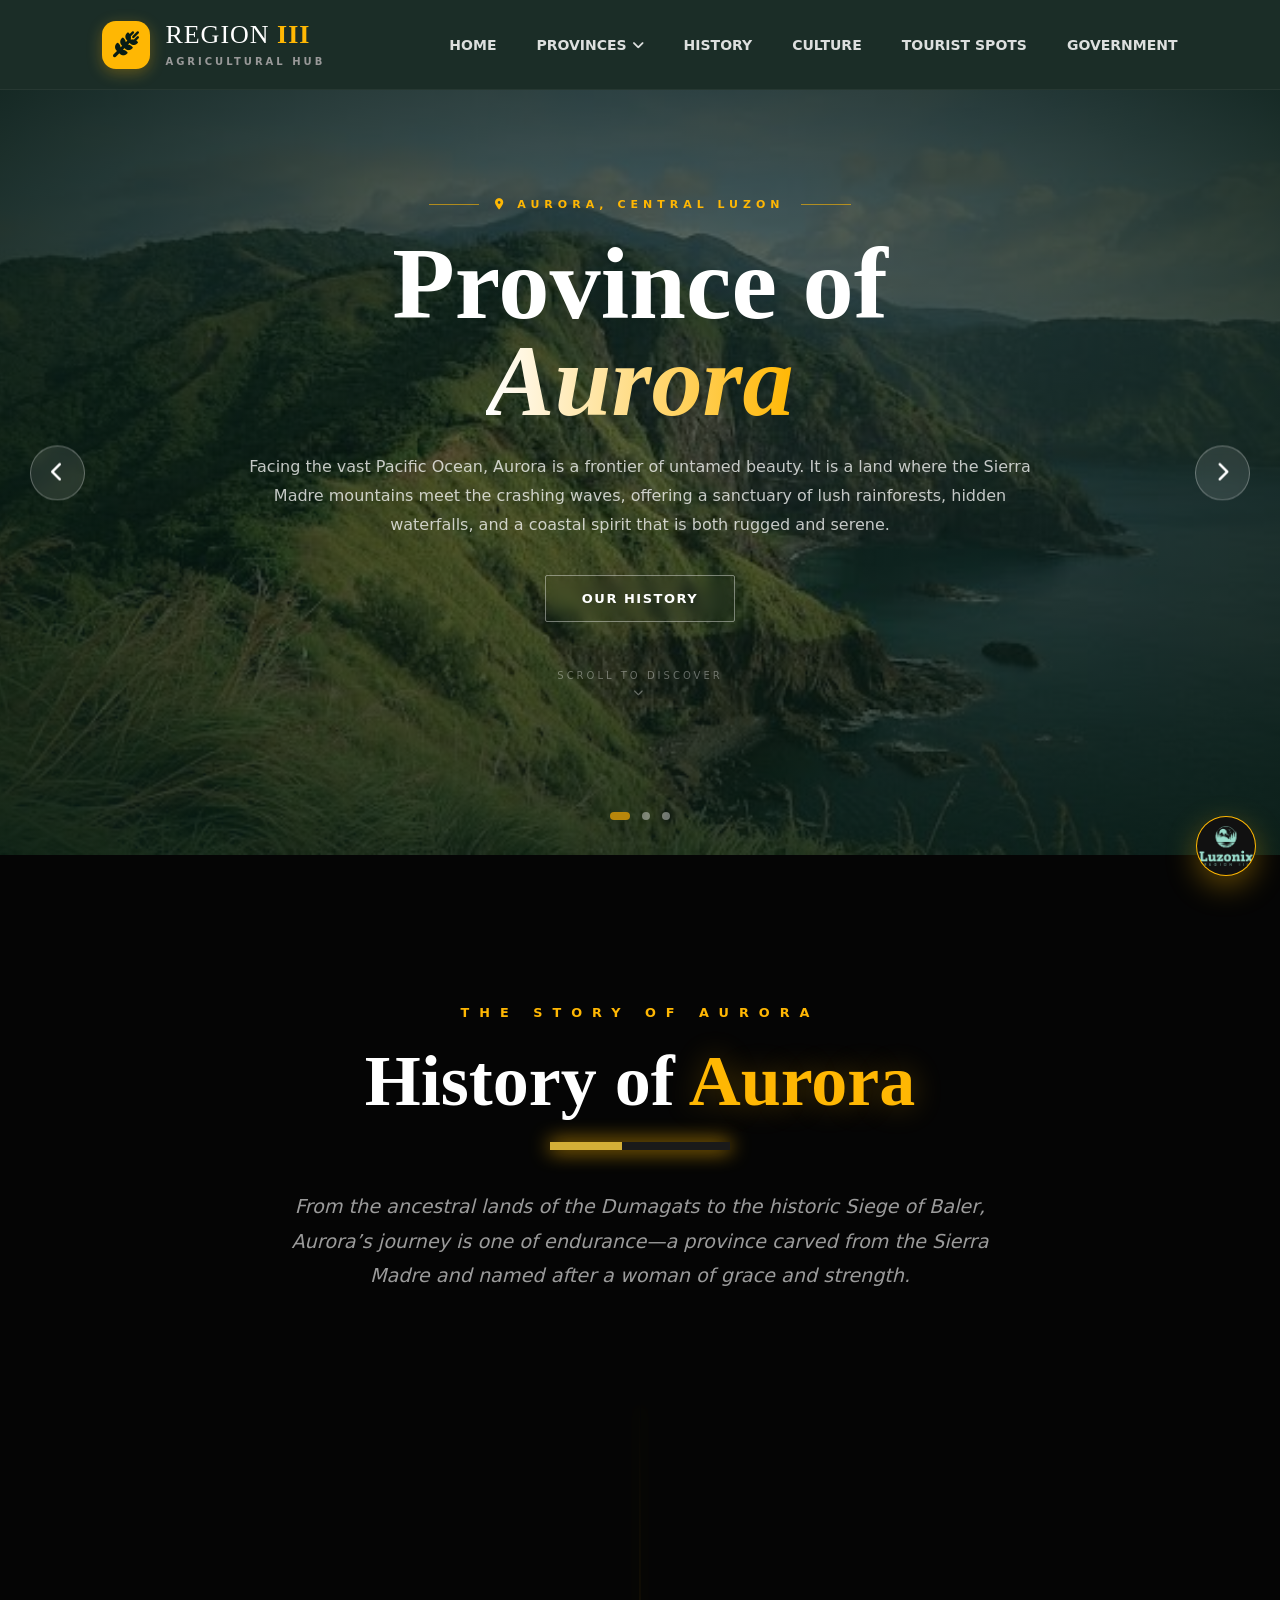
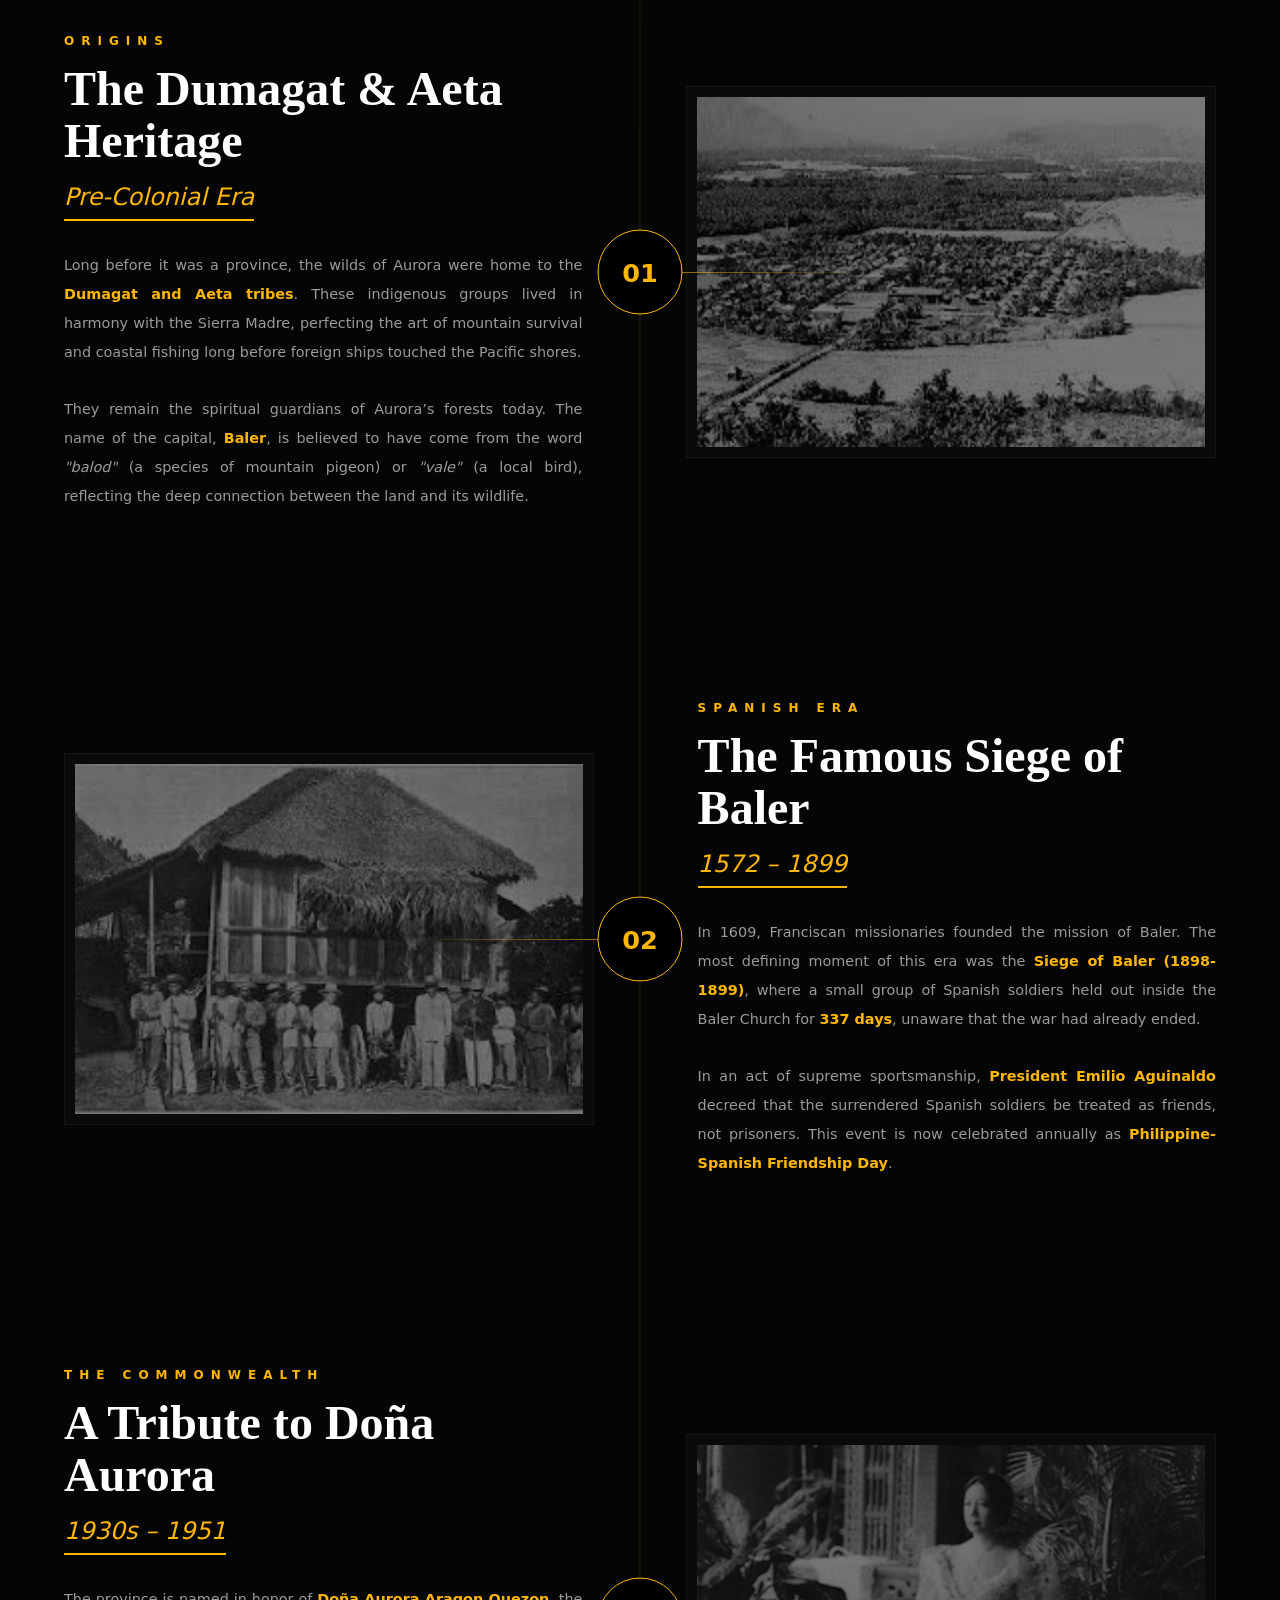
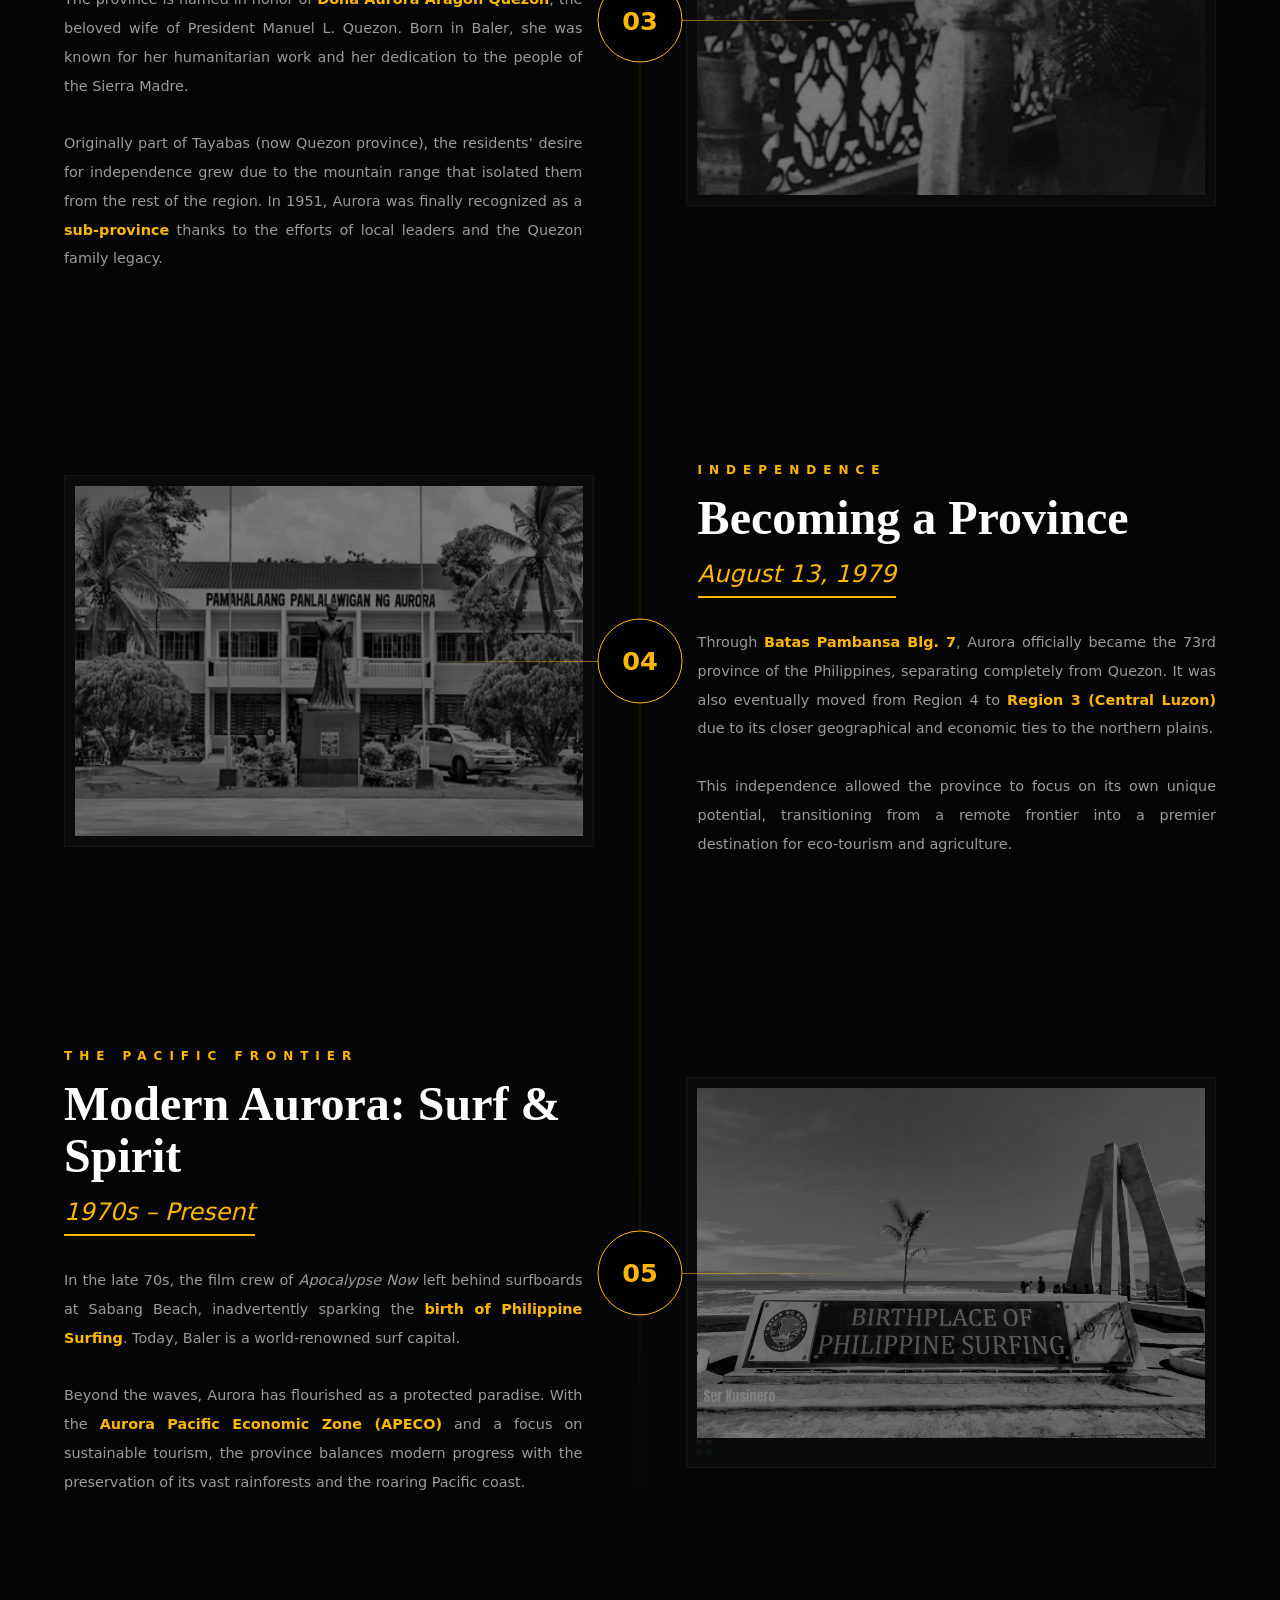
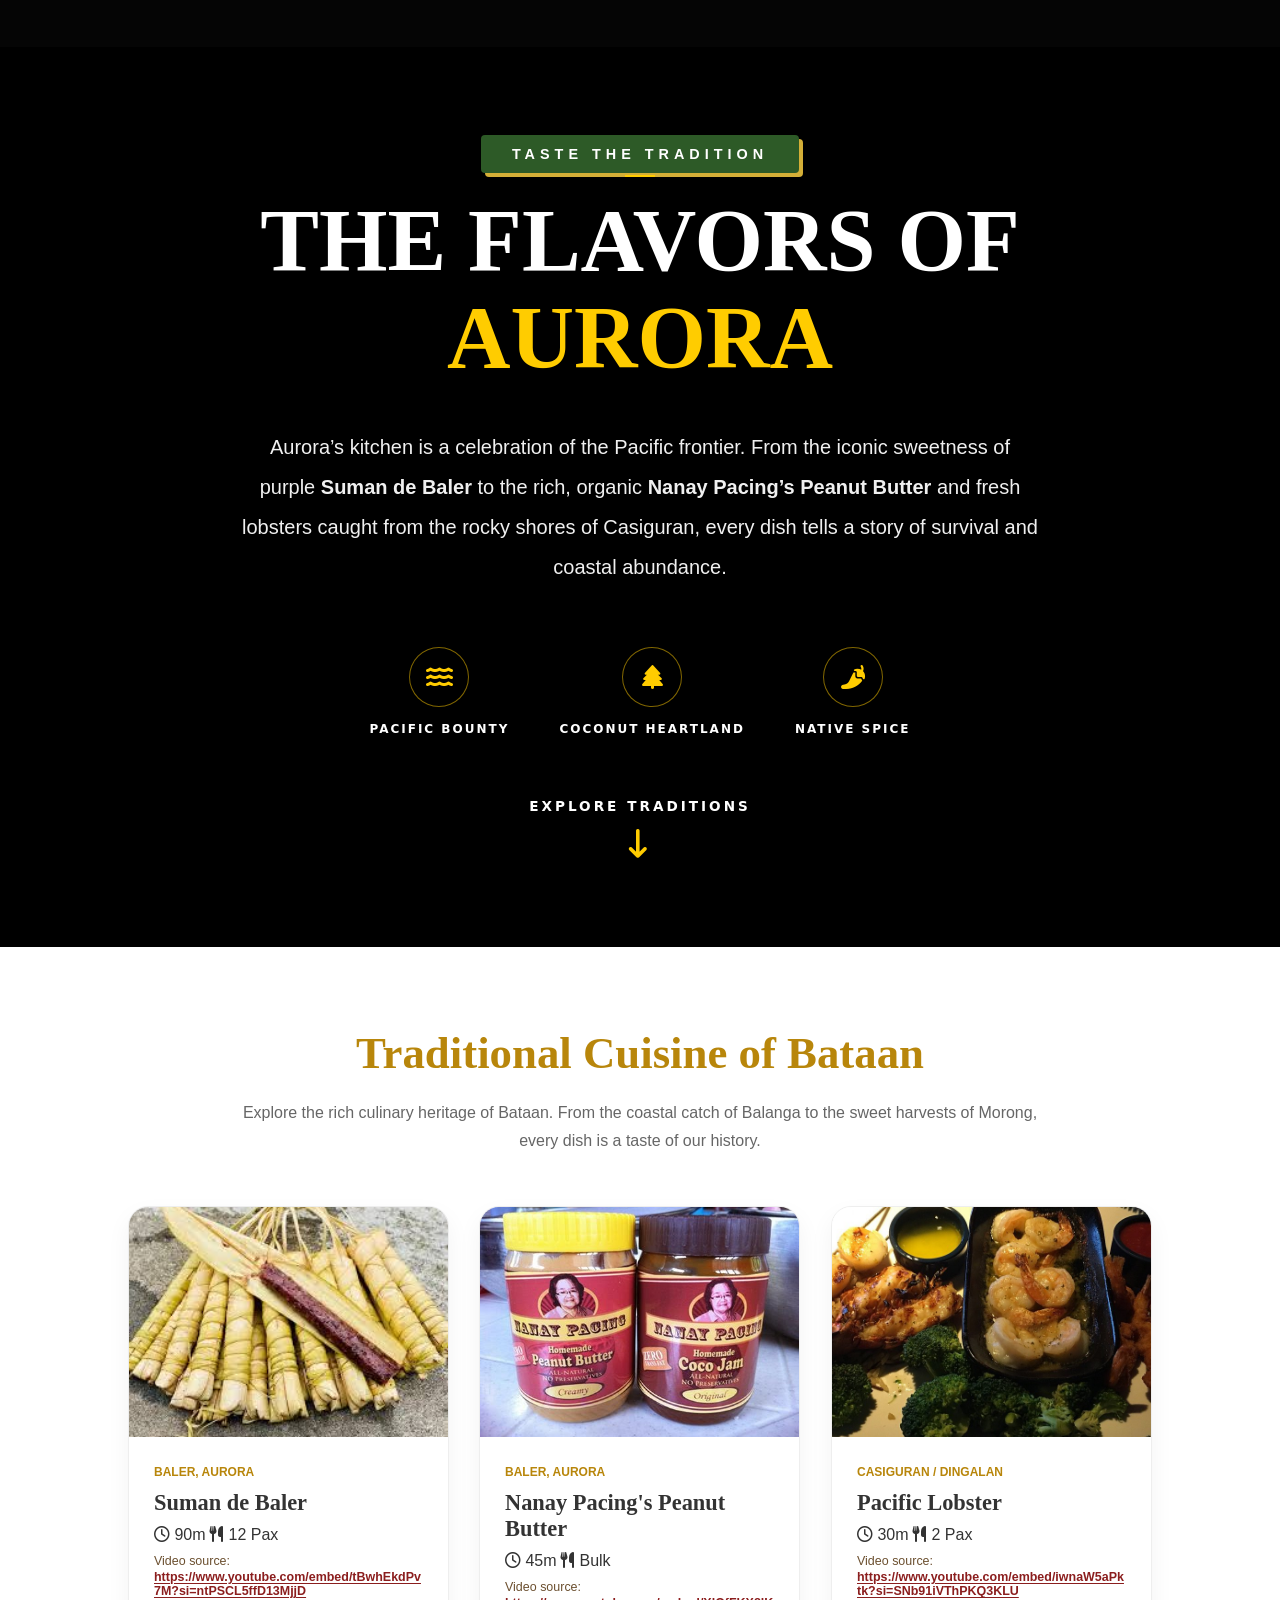
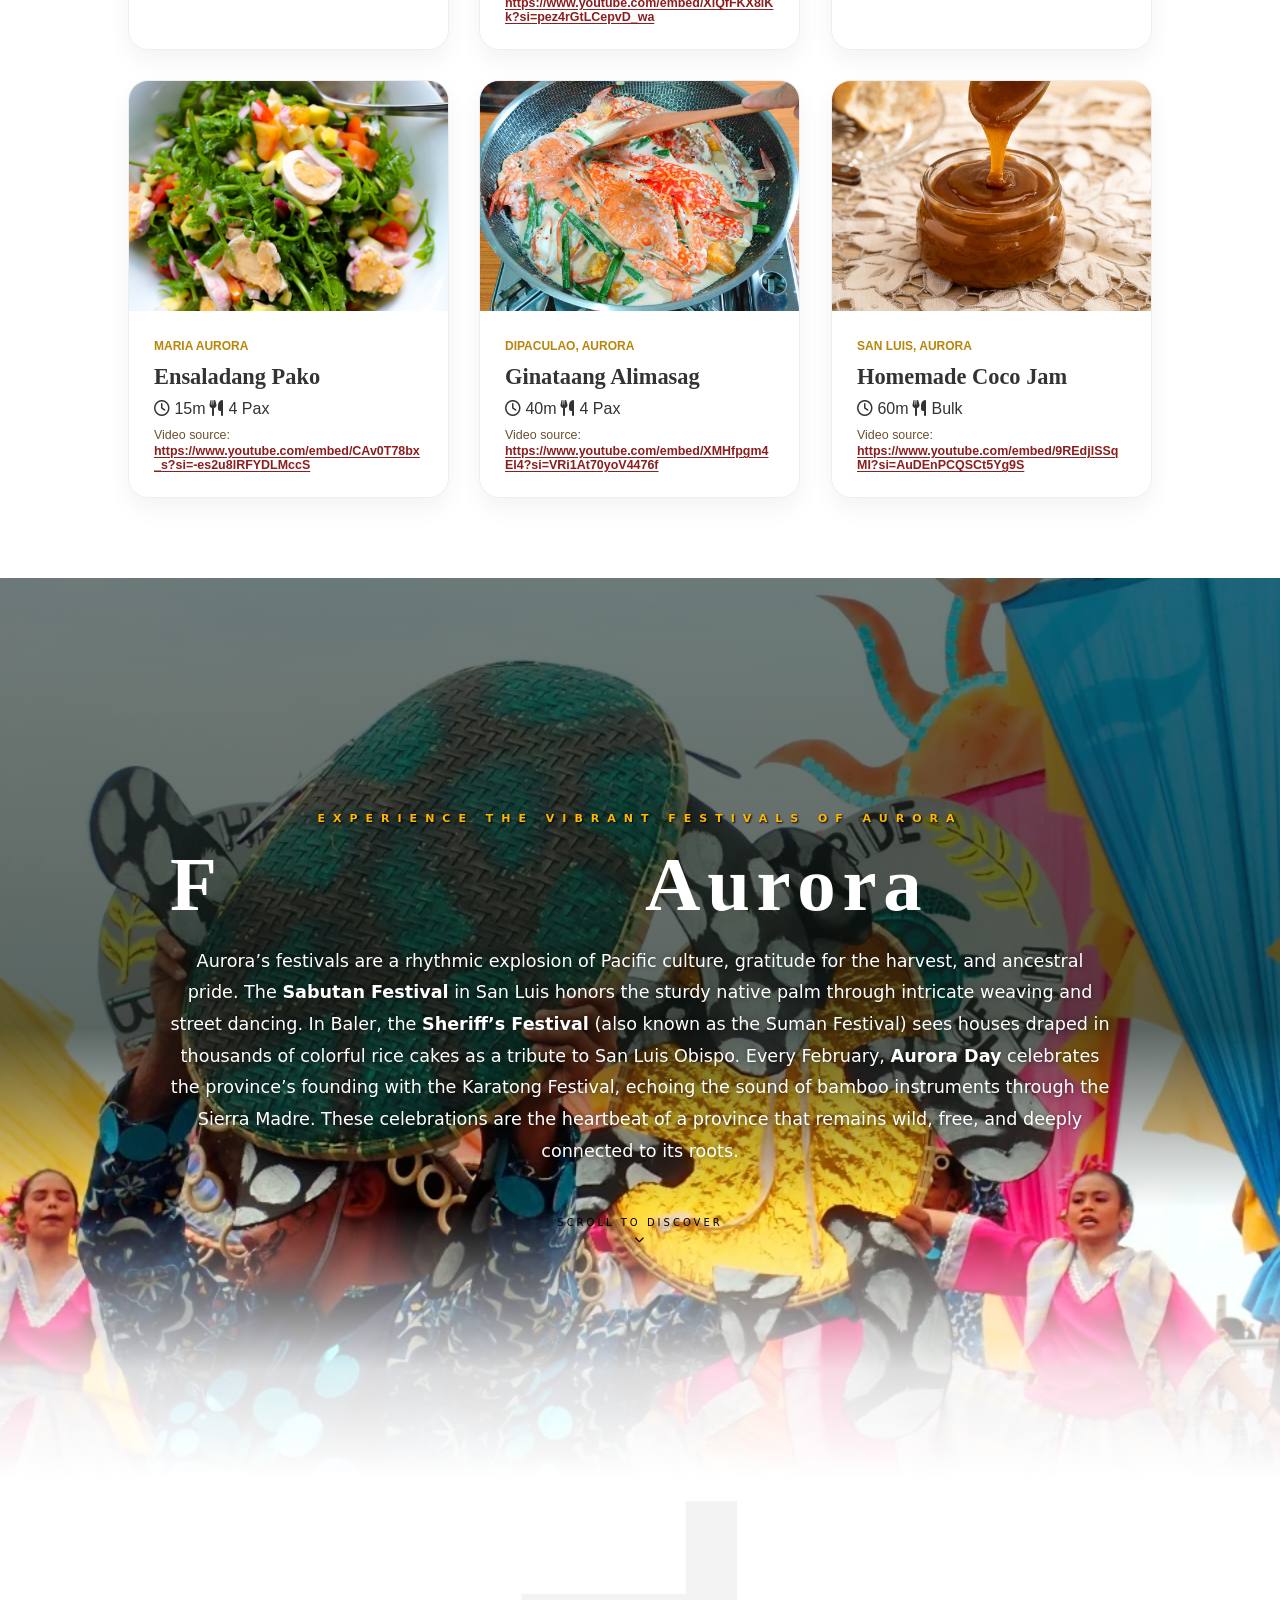
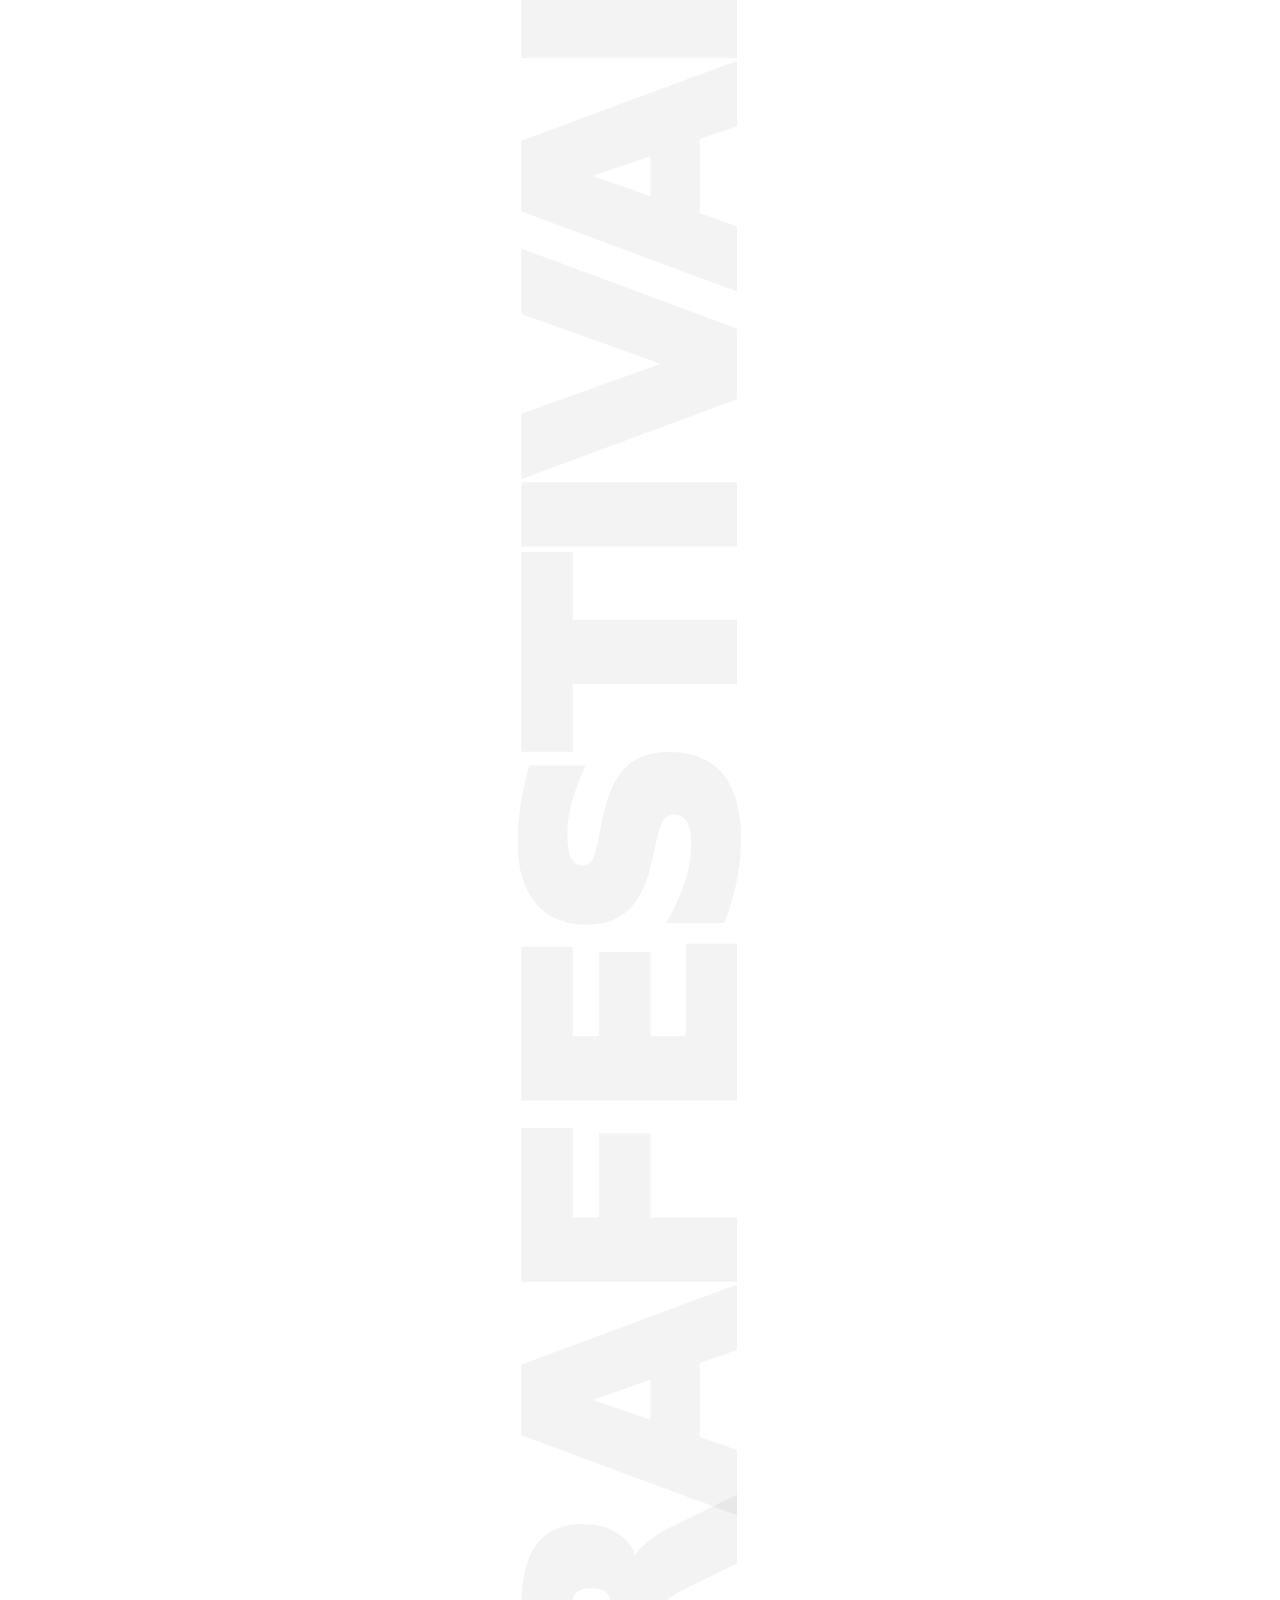
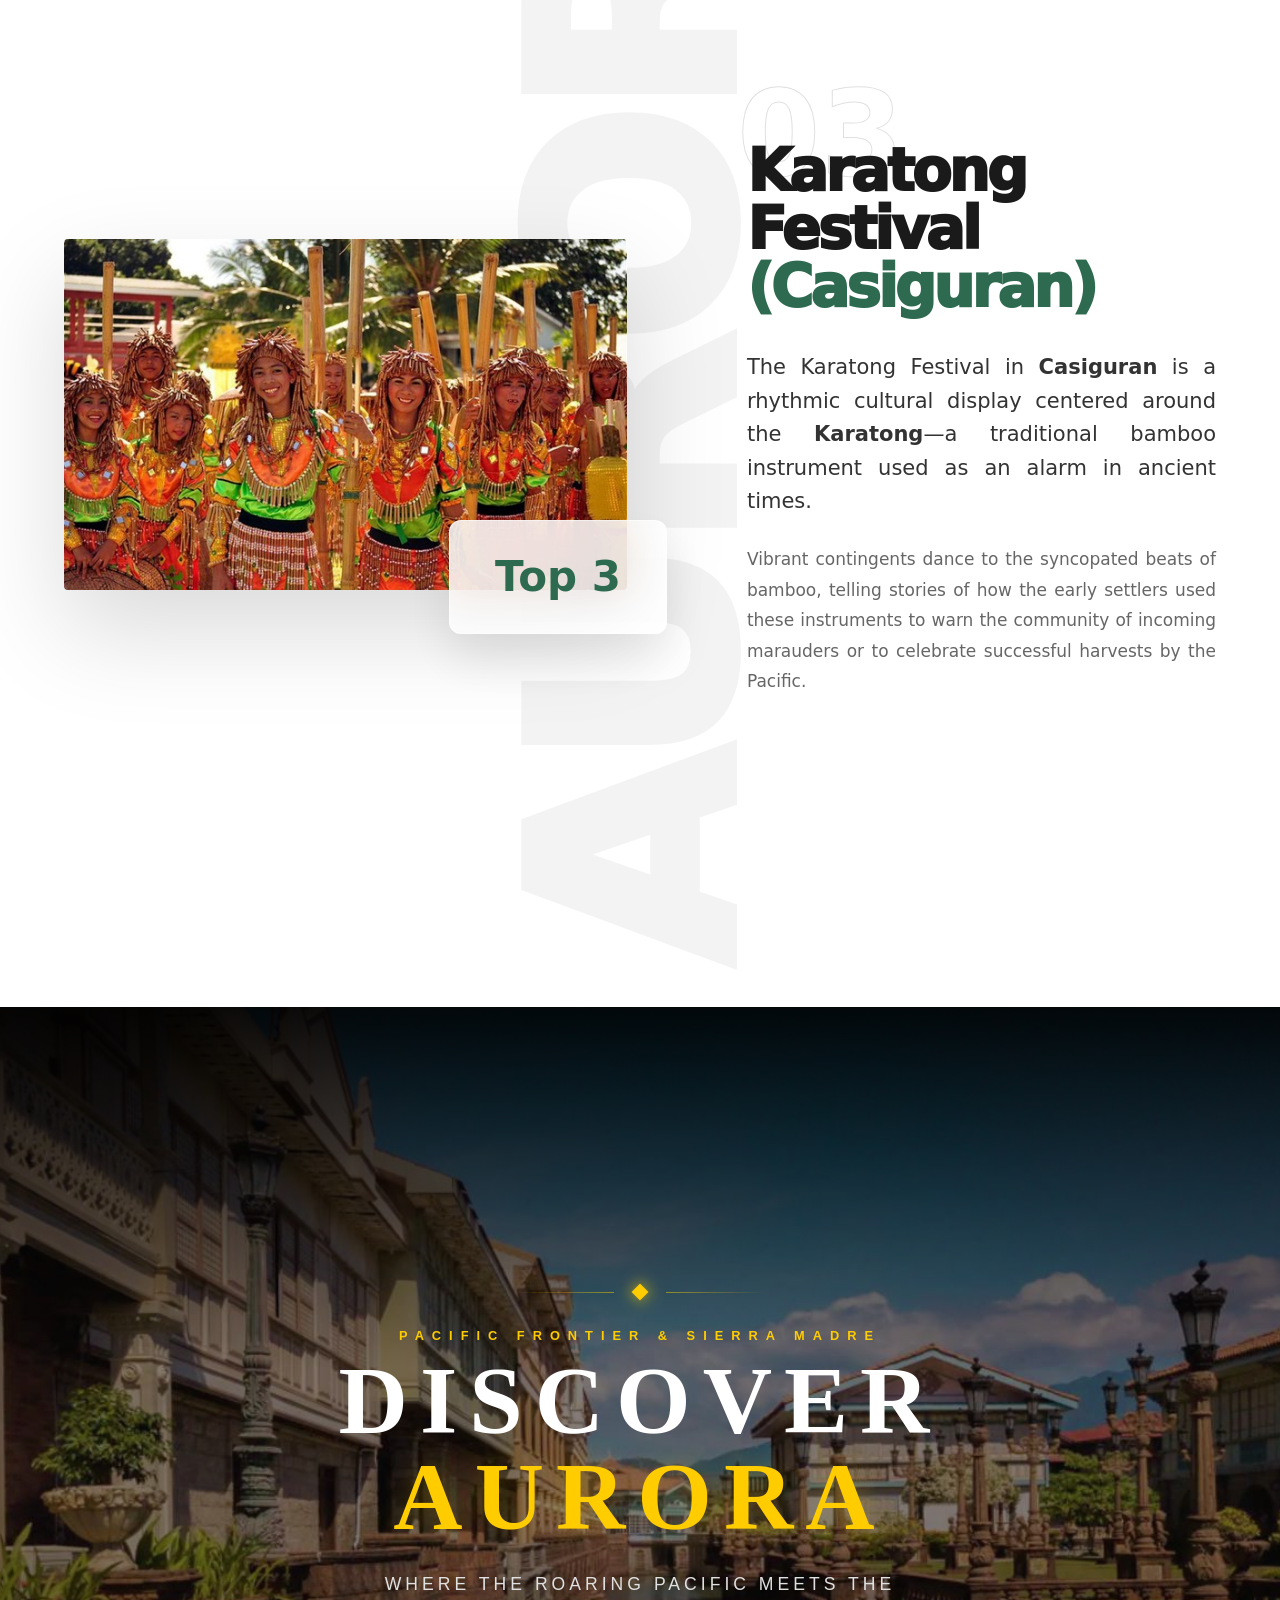
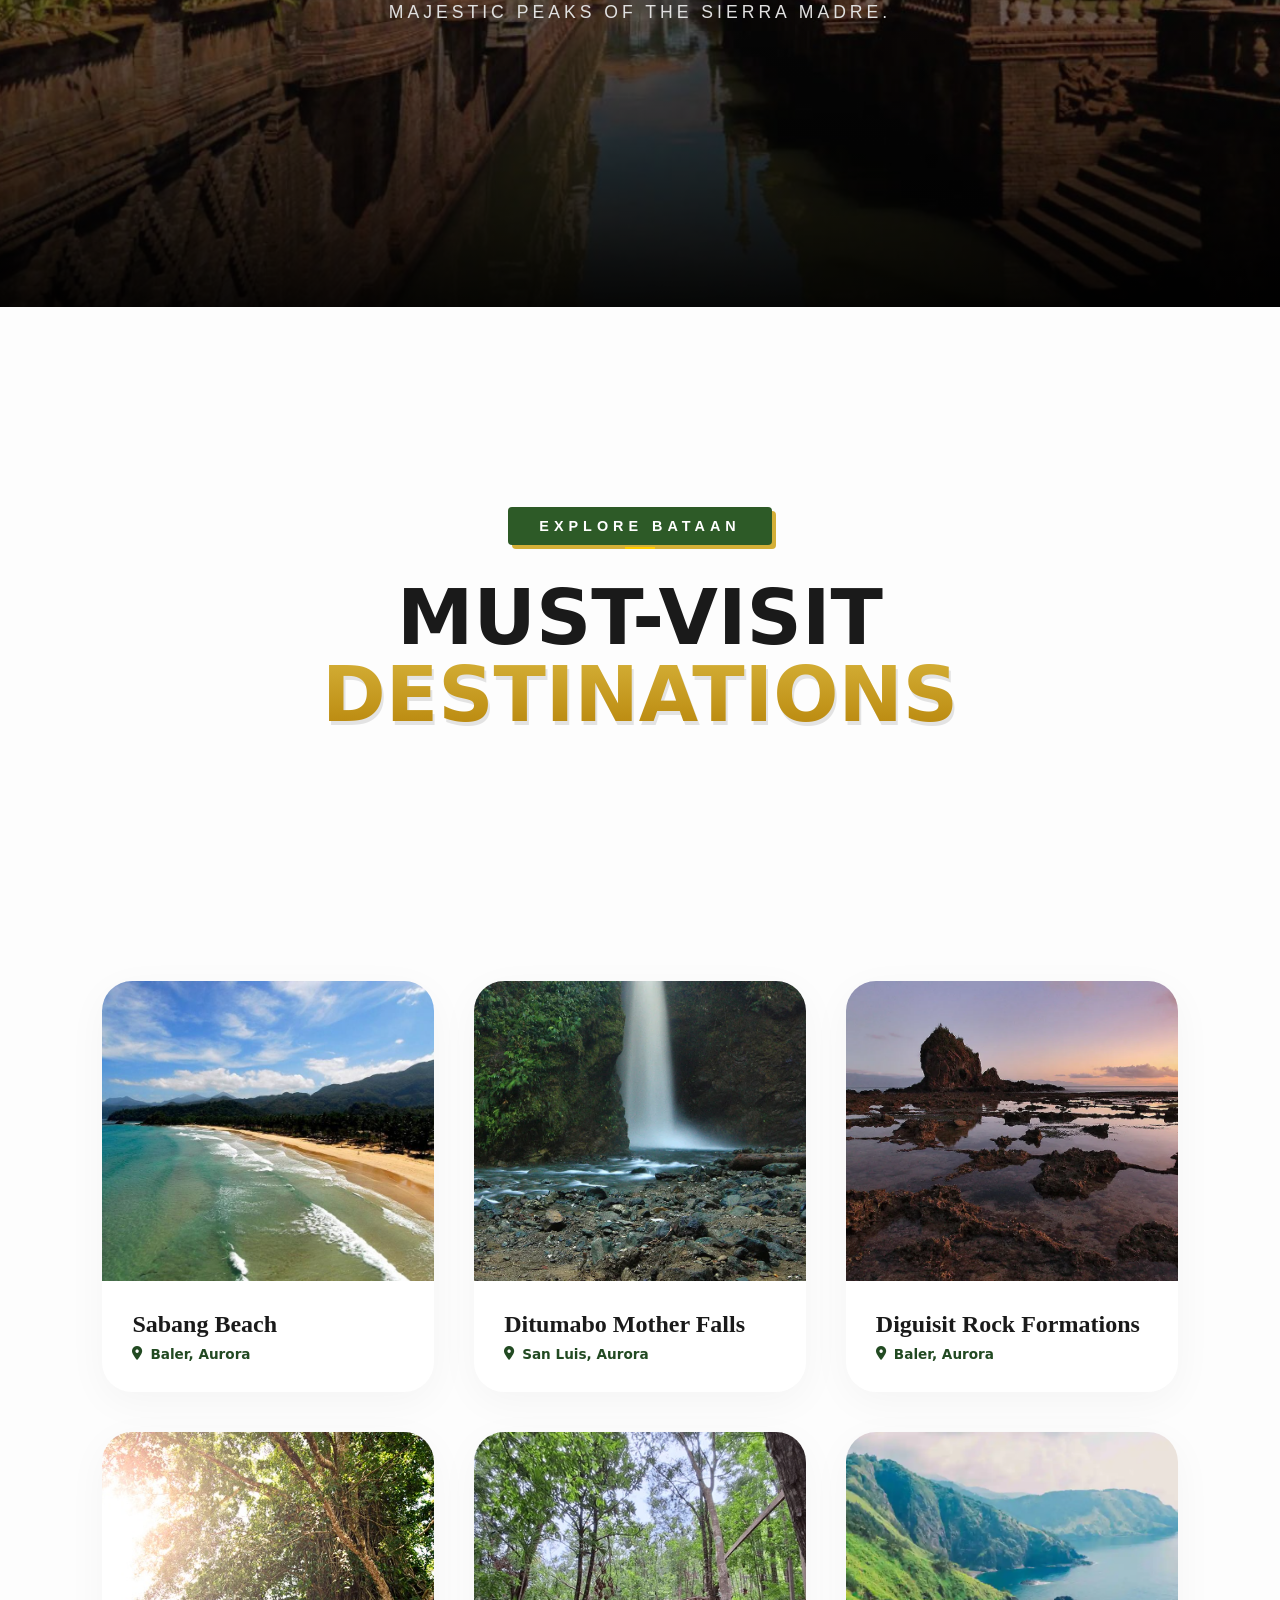
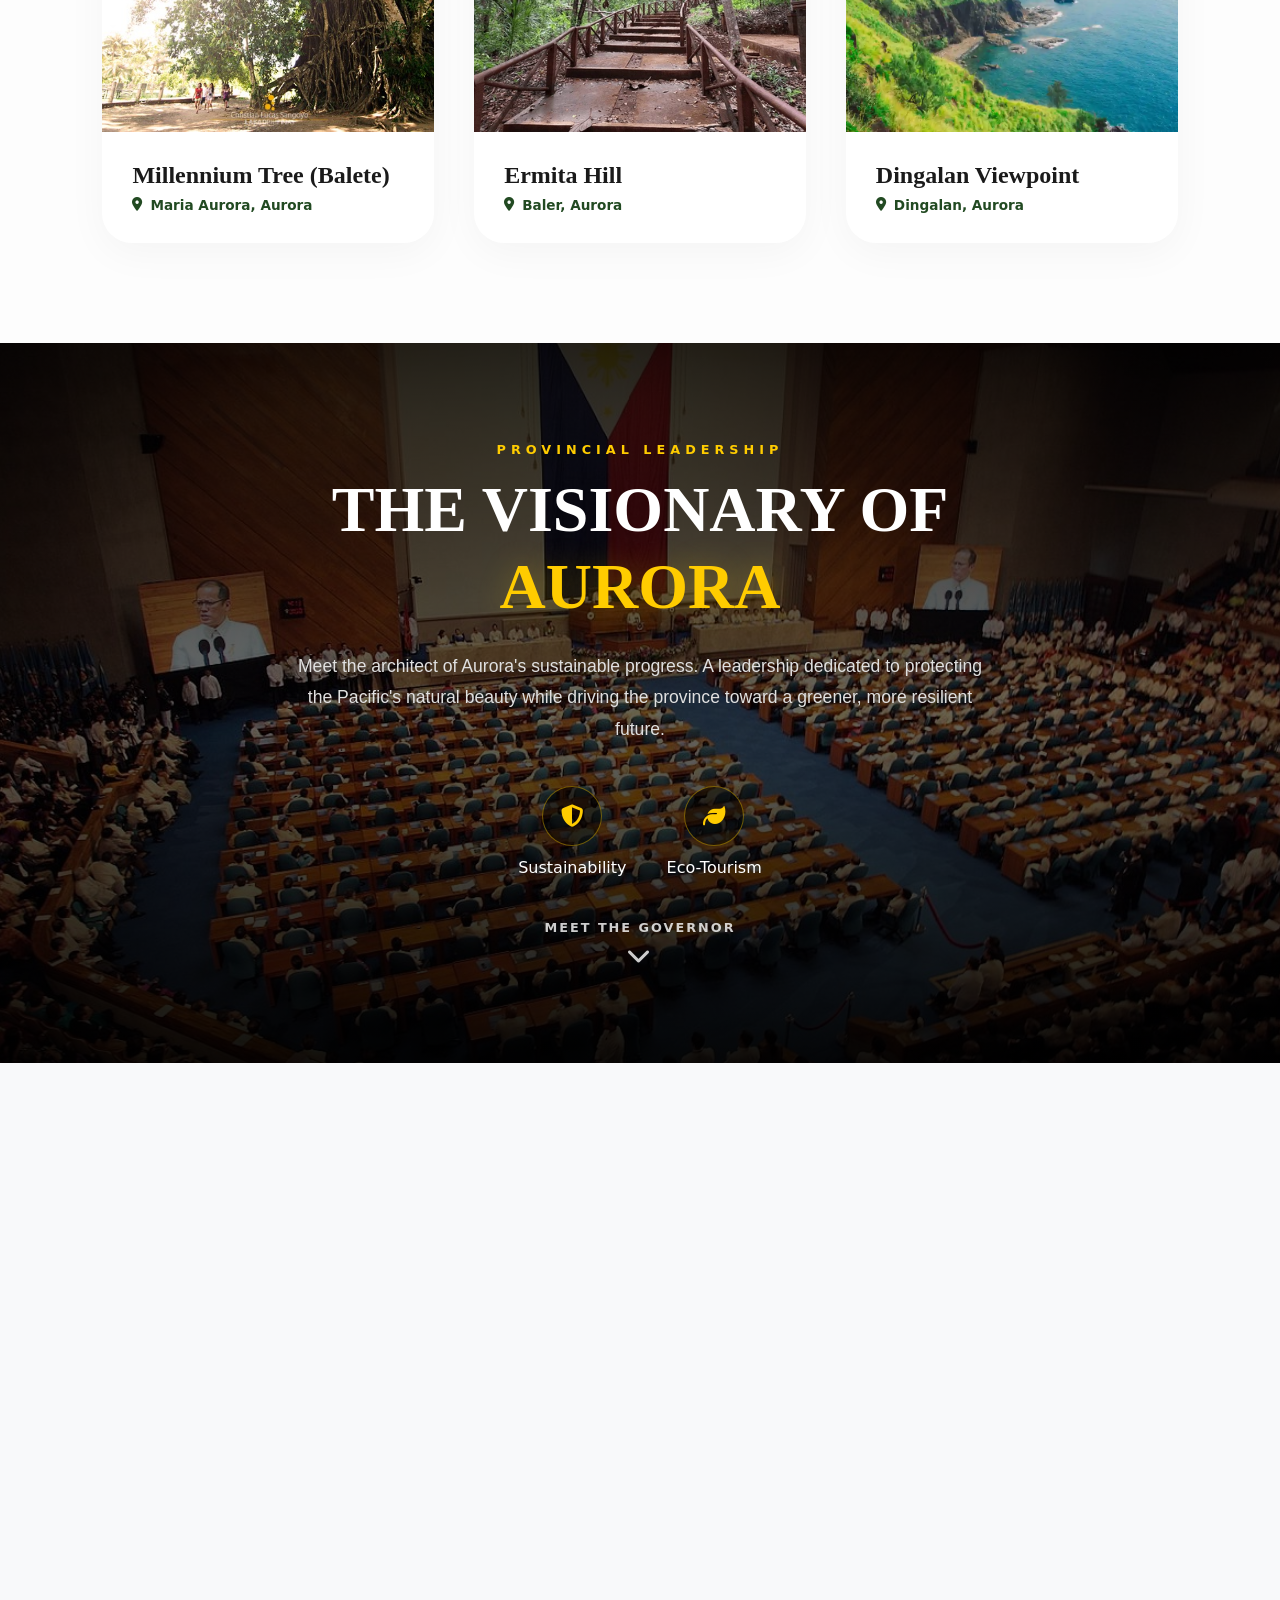
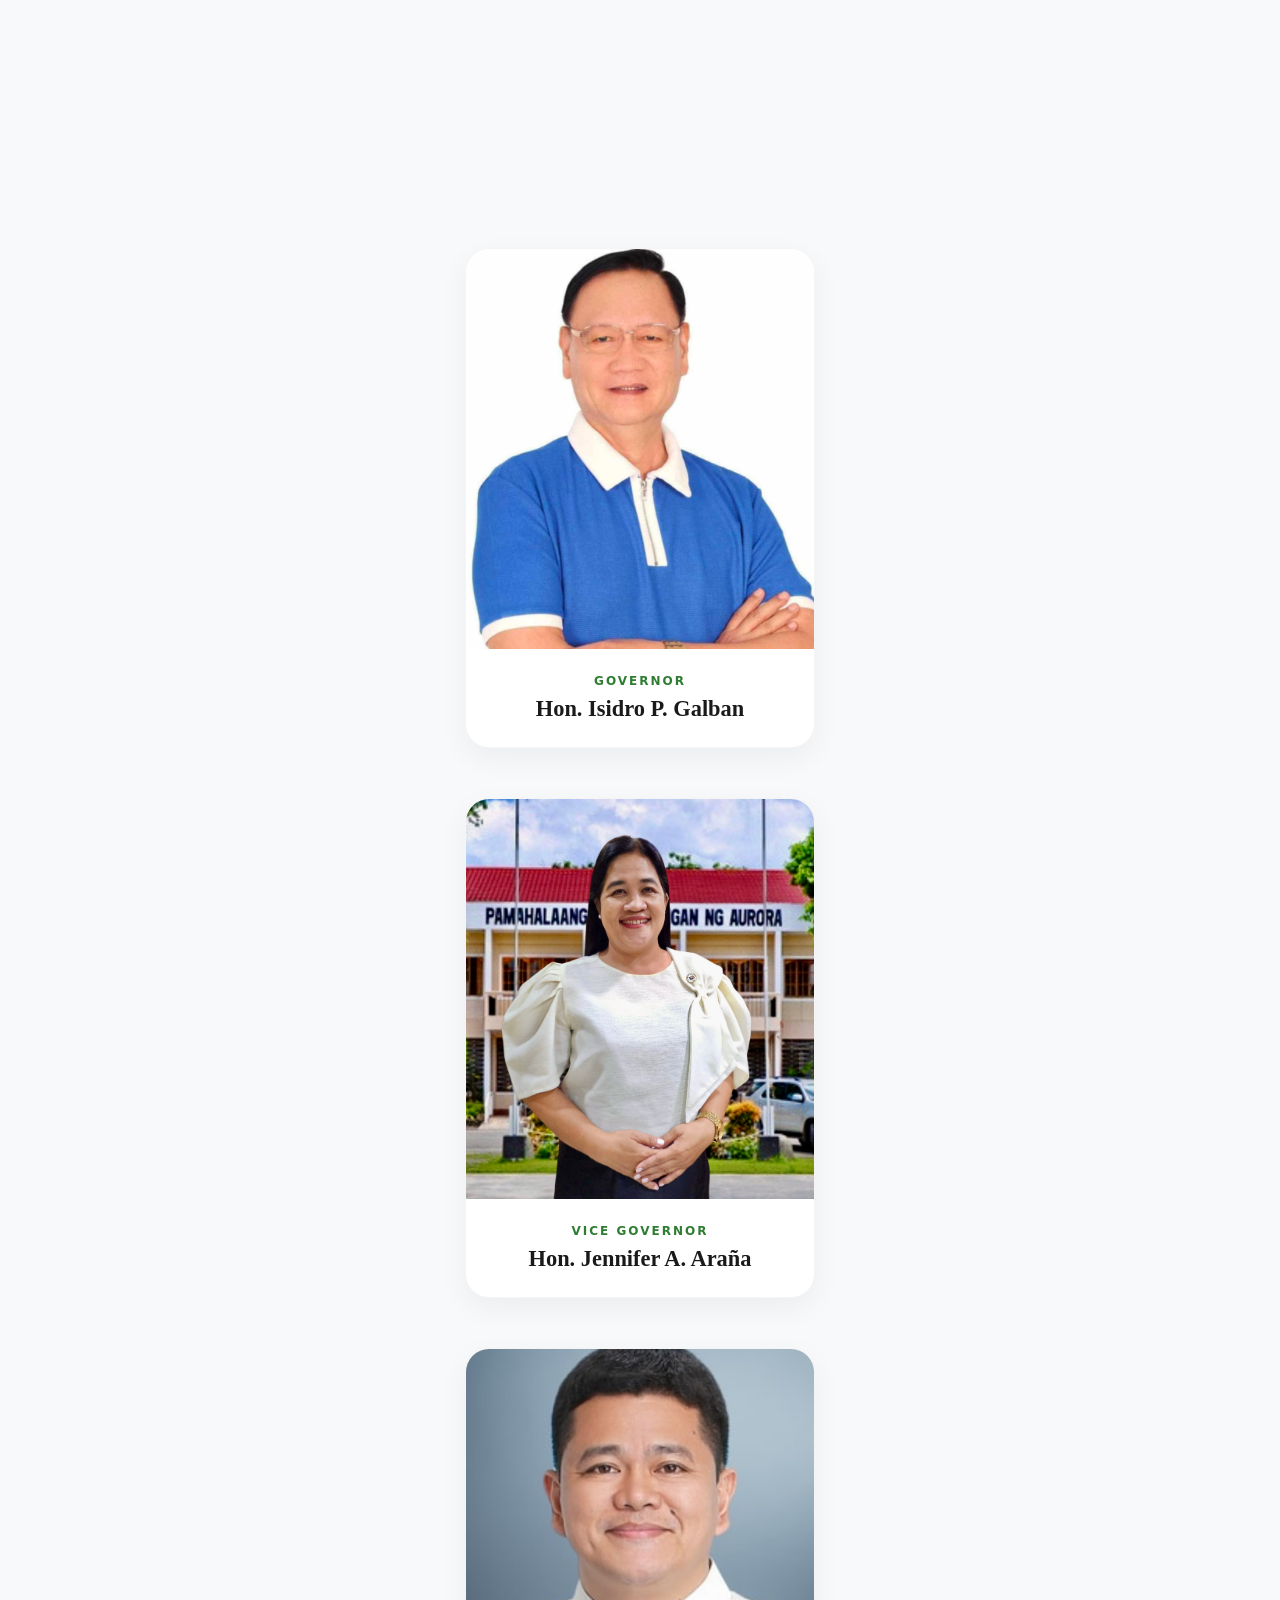
==== HTML/Aurora.html @ 728066f6 "toast" ====
<!doctype html>
<html lang="en">

<head>
  <meta charset="UTF-8" />
  <meta name="viewport" content="width=device-width, initial-scale=1.0" />
  <title>Region 3 Agriculture Portal | Central Luzon</title>

  <link rel="stylesheet" href="https://cdnjs.cloudflare.com/ajax/libs/font-awesome/6.4.0/css/all.min.css" />
  <link rel="stylesheet" href="https://cdnjs.cloudflare.com/ajax/libs/font-awesome/6.5.1/css/all.min.css">
  <link rel="stylesheet" href="../STYLE/Province.css">  
  <link rel="stylesheet" href="../STYLE/PageIntro.css">
  <link rel="stylesheet" href="../STYLE/kikyam.css">
</head>

<body data-groq-key="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">

<div class="page-intro-overlay" role="status" aria-live="polite">
  <div class="page-intro-visual" aria-hidden="true">
    <img src="../Aurura-Image/Place-2.webp" alt="Aurora Gateway">
  </div>
  <div class="page-intro-content">
    <p class="page-intro-eyebrow">Gateway to the Pacific</p>
    <h1 class="page-intro-title">
      <span class="page-intro-word" style="--word-delay: 0.4s">Aurora</span>
      <span class="page-intro-word" style="--word-delay: 0.6s">Province</span>
    </h1>
    <div class="page-intro-loader"></div>
    <p class="page-intro-desc">
      Where the sierra mountains meet the roaring waves of the Pacific, 
      offering a sanctuary of surfing and untouched nature.
    </p>
    <div class="page-intro-actions">
      <span class="page-intro-action" style="--action-delay: 3.2s">Surfing</span>
      <span class="page-intro-action" style="--action-delay: 3.4s">Nature</span>
      <span class="page-intro-action" style="--action-delay: 3.6s">History</span>
    </div>
  </div>
</div>

  <body>

    <header class="main-navigation">
      <nav class="nav-wrapper">
        <div class="site-logo">
          <div class="icon-box">
            <i class="fa-solid fa-wheat-awn"></i>
          </div>
          <div class="text-box">
            <span class="main-title">REGION <strong>III</strong></span>
            <span class="sub-title">Agricultural Hub</span>
          </div>
        </div>

        <button
          class="nav-toggle"
          type="button"
          aria-expanded="false"
          aria-controls="primary-navigation"
          aria-label="Toggle navigation">
          <span class="bar"></span>
          <span class="bar"></span>
          <span class="bar"></span>
        </button>

        <ul class="nav-menu" id="primary-navigation">
          <li class="menu-item">
            <a href="Homepage.html" class="link">Home</a>
          </li>

          <li class="menu-item has-dropdown">
            <a href="#" class="link"
              >Provinces <i class="fa-solid fa-angle-down"></i
            ></a>
            <ul class="dropdown-list">
              <li>
                <a href="Aurora.html"
                  >Aurora <small>Gateway to the Pacific</small></a
                >
              </li>
              <li>
                <a href="Bataan.html"
                  >Bataan <small>History & Harvest</small></a
                >
              </li>
              <li>
                <a href="Bulacan.html"
                  >Bulacan <small>The Cooperative Hub</small></a
                >
              </li>
              <li>
                <a href="NuevaEcija.html"
                  >Nueva Ecija <small>Rice Granary of the PH</small></a
                >
              </li>
              <li>
                <a href="Pampanga.html"
                  >Pampanga <small>Culinary Agriculture</small></a
                >
              </li>
              <li>
                <a href="Tarlac.html">Tarlac <small>Sugar Capital</small></a>
              </li>
              <li>
                <a href="Zambales.html" class="active"
                  >Zambales <small>Mango Paradise</small></a
                >
              </li>
            </ul>
          </li>

          <li class="menu-item">
            <a href="#History" class="link">History</a>
          </li>
          <li class="menu-item">
            <a href="#culture" class="link">Culture</a>
          </li>

          <li class="menu-item">
            <a href="#tourist-spots" class="link">Tourist Spots</a>
          </li>
          <li class="menu-item">
            <a href="#governor-profile" class="link">Government</a>
          </li>
        </ul>
        <div class="nav-backdrop" aria-hidden="true"></div>
      </nav>
    </header>

    <section class="hero-slider">
  <div class="slider-wrapper">
    <div class="slide slide-1 active">
      <div class="slide-bg" style="background-image:url('../Aurura-Image/Into-image.jpg')"></div>
      <div class="slide-1-overlay"></div>

      <div class="slide-1-content">
        <div class="s1-eyebrow">
          <span class="s1-line"></span>
          <span class="s1-label"><i class="fa-solid fa-location-dot"></i> Aurora, Central Luzon</span>
          <span class="s1-line"></span>
        </div>
        <h1 class="s1-title">Province of<br><em>Aurora</em></h1>
        <p class="s1-desc">Facing the vast Pacific Ocean, Aurora is a frontier of untamed beauty. It is a land where the Sierra Madre mountains meet the crashing waves, offering a sanctuary of lush rainforests, hidden waterfalls, and a coastal spirit that is both rugged and serene.</p>
        <div class="s1-actions">
          <a href="#History" class="s1-btn-ghost">Our History</a>
        </div>
        <div class="s1-scroll-hint">
          <span>Scroll to discover</span>
          <i class="fa-solid fa-chevron-down"></i>
        </div>
      </div>
    </div>

    <div class="slide slide-2">
      <div class="slide-bg" style="background-image:url('../Aurura-Image/Intro-1.jpg')"></div>
      <div class="slide-2-overlay"></div>
      <div class="slide-2-content">
        <div class="s2-left">
          <span class="s2-number">02</span>
          <div class="s2-vert-label">Livelihood</div>
        </div>
        <div class="s2-right">
          <h1 class="s2-title">Pacific<br><span>Bounty</span></h1>
          <p class="s2-desc">As a leading producer of coconut and copra, Aurora's landscape is defined by endless groves that sway with the ocean breeze. Along its 332-kilometer coastline, fisherfolk harvest the riches of the Philippine Sea, sustaining a province deeply rooted in the harmony of land and water.</p>
        </div>
      </div>
    </div>

    <div class="slide slide-3">
      <div class="slide-bg" style="background-image:url('../Aurura-Image/Intro-2.jpg')"></div>
      <div class="slide-3-overlay"></div>
      <div class="slide-3-content">
        <div class="s3-card">
          <div class="s3-card-top">
            <div class="intro-visual-elements">
              <div class="line-decorator left"></div>
              <div class="intro-accent-bar"></div>
              <div class="line-decorator right"></div>
            </div>
          </div>

          <h1 class="s3-title">Surfing & Sierra Madre</h1>
          <p class="s3-desc">From the birthplace of Philippine surfing in Baler to the towering Millennium Tree in Maria Aurora, this province is a masterpiece of nature. Experience the wild swells of Sabang Beach, the tranquil coves of Dingalan, and the mist-covered peaks of the Sierra Madre range.</p>
          <a href="#Tourist-spot" class="s3-btn">Explore Aurora <i class="fa-solid fa-arrow-right"></i></a>
        </div>
      </div>
    </div>
  </div>

  <div class="slider-controls">
    <button class="control-prev"><i class="fa-solid fa-chevron-left"></i></button>
    <button class="control-next"><i class="fa-solid fa-chevron-right"></i></button>
  </div>
  <div class="slider-dots">
    <button class="dot active"></button>
    <button class="dot"></button>
    <button class="dot"></button>
  </div>
</section>

   <section id="History" class="about-bataan-history reveal">
  <div class="about-container">

    <div class="history-header">
      <span class="history-tag">The Story of Aurora</span>
      <h2 class="history-section-title">History of <span class="highlight">Aurora</span></h2>
      <div class="title-underline"></div>
      <p class="history-intro">
        From the ancestral lands of the Dumagats to the historic Siege of Baler, 
        Aurora’s journey is one of endurance—a province carved from the Sierra Madre 
        and named after a woman of grace and strength.
      </p>
    </div>

    <div class="history-period">
      <div class="history-index">01</div>
      <div class="history-image-wrapper">
        <img class="history-image" src="../Aurura-Image/History-1.jpg" alt="Dumagat People">
      </div>
      <div class="history-text">
        <span class="history-period-tag">Origins</span>
        <h3>The Dumagat & Aeta Heritage</h3>
        <span class="year">Pre-Colonial Era</span>
        <p>
          Long before it was a province, the wilds of Aurora were home to the <strong>Dumagat and Aeta 
          tribes</strong>. These indigenous groups lived in harmony with the Sierra Madre, 
          perfecting the art of mountain survival and coastal fishing long before foreign 
          ships touched the Pacific shores.
          <br><br>
          They remain the spiritual guardians of Aurora’s forests today. The name of the 
          capital, <strong>Baler</strong>, is believed to have come from the word <em>"balod"</em> 
          (a species of mountain pigeon) or <em>"vale"</em> (a local bird), reflecting the 
          deep connection between the land and its wildlife.
        </p>
      </div>
    </div>

    <div class="history-period">
      <div class="history-index">02</div>
      <div class="history-image-wrapper">
        <img class="history-image" src="../Aurura-Image/History-2.jpg" alt="San Luis Obispo de Tolosa Church">
      </div>
      <div class="history-text">
        <span class="history-period-tag">Spanish Era</span>
        <h3>The Famous Siege of Baler</h3>
        <span class="year">1572 – 1899</span>
        <p>
          In 1609, Franciscan missionaries founded the mission of Baler. The most defining 
          moment of this era was the <strong>Siege of Baler (1898-1899)</strong>, where a 
          small group of Spanish soldiers held out inside the Baler Church for <strong>337 days</strong>, 
          unaware that the war had already ended.
          <br><br>
          In an act of supreme sportsmanship, <strong>President Emilio Aguinaldo</strong> 
          decreed that the surrendered Spanish soldiers be treated as friends, not prisoners. 
          This event is now celebrated annually as <strong>Philippine-Spanish Friendship Day</strong>.
        </p>
      </div>
    </div>

    <div class="history-period">
      <div class="history-index">03</div>
      <div class="history-image-wrapper">
        <img class="history-image" src="../Aurura-Image/History-3.jpg" alt="Doña Aurora Quezon">
      </div>
      <div class="history-text">
        <span class="history-period-tag">The Commonwealth</span>
        <h3>A Tribute to Doña Aurora</h3>
        <span class="year">1930s – 1951</span>
        <p>
          The province is named in honor of <strong>Doña Aurora Aragon Quezon</strong>, the 
          beloved wife of President Manuel L. Quezon. Born in Baler, she was known for her 
          humanitarian work and her dedication to the people of the Sierra Madre.
          <br><br>
          Originally part of Tayabas (now Quezon province), the residents’ desire for 
          independence grew due to the mountain range that isolated them from the rest of 
          the region. In 1951, Aurora was finally recognized as a <strong>sub-province</strong> 
          thanks to the efforts of local leaders and the Quezon family legacy.
        </p>
      </div>
    </div>

    <div class="history-period">
      <div class="history-index">04</div>
      <div class="history-image-wrapper">
        <img class="history-image" src="../Aurura-Image/History-4.jpg" alt="Provincehood">
      </div>
      <div class="history-text">
        <span class="history-period-tag">Independence</span>
        <h3>Becoming a Province</h3>
        <span class="year">August 13, 1979</span>
        <p>
          Through <strong>Batas Pambansa Blg. 7</strong>, Aurora officially became the 
          73rd province of the Philippines, separating completely from Quezon. It was also 
          eventually moved from Region 4 to <strong>Region 3 (Central Luzon)</strong> 
          due to its closer geographical and economic ties to the northern plains.
          <br><br>
          This independence allowed the province to focus on its own unique potential, 
          transitioning from a remote frontier into a premier destination for eco-tourism 
          and agriculture.
        </p>
      </div>
    </div>

    <div class="history-period modern-growth">
      <div class="history-index">05</div>
      <div class="history-image-wrapper">
        <img class="history-image" src="../Aurura-Image/History-5.jpg" alt="Modern Baler">
        <div class="image-hover-overlay">
          <i class="fa-solid fa-expand"></i>
        </div>
      </div>
      <div class="history-text">
        <span class="history-period-tag">The Pacific Frontier</span>
        <h3>Modern Aurora: Surf & Spirit</h3>
        <span class="year">1970s – Present</span>
        <p>
          In the late 70s, the film crew of <em>Apocalypse Now</em> left behind surfboards 
          at Sabang Beach, inadvertently sparking the <strong>birth of Philippine Surfing</strong>. 
          Today, Baler is a world-renowned surf capital.
          <br><br>
          Beyond the waves, Aurora has flourished as a protected paradise. With the 
          <strong>Aurora Pacific Economic Zone (APECO)</strong> and a focus on sustainable 
          tourism, the province balances modern progress with the preservation of its 
          vast rainforests and the roaring Pacific coast.
        </p>
      </div>
    </div>

  </div>
</section>

    <section class="provincial-odyssey" id="culture">
  <div class="food-hero-bg"></div>
  <div class="food-hero-overlay"></div>

  <div class="culture-header">
    <div class="header-reveal-logic">
      <span class="culture-tag">Taste the Tradition</span>

      <h2 class="culture-section-title">
        The Flavors of <br>
        <span class="highlight">Aurora</span>
      </h2>

      <div class="food-intro-text-only">
        <p class="culture-intro">
          Aurora’s kitchen is a celebration of the Pacific frontier. From the iconic 
          sweetness of purple <strong>Suman de Baler</strong> to the rich, organic 
          <strong>Nanay Pacing’s Peanut Butter</strong> and fresh lobsters caught 
          from the rocky shores of Casiguran, every dish tells a story of survival 
          and coastal abundance.
        </p>

        <div class="culinary-badges">
          <div class="badge-item">
            <div class="badge-icon-circle">
              <i class="fa-solid fa-water"></i>
            </div>
            <span>Pacific Bounty</span>
          </div>
          <div class="badge-item">
            <div class="badge-icon-circle">
              <i class="fa-solid fa-tree"></i>
            </div>
            <span>Coconut Heartland</span>
          </div>
          <div class="badge-item">
            <div class="badge-icon-circle">
              <i class="fa-solid fa-pepper-hot"></i>
            </div>
            <span>Native Spice</span>
          </div>
        </div>
      </div>

      <div class="culture-action-area">
        <a href="#cuisine-section" class="explore-btn-premium">
          <span>Explore Traditions</span>
          <i class="fa-solid fa-arrow-down-long"></i>
        </a>
      </div>
    </div>
  </div>
</section>

    <section class="culture-section" id="cuisine-section">

      <div class="Cuisine">
        <h2 class="cuisine-title">Traditional Cuisine of Bataan</h2>
        <p class="culture-desc">
          Explore the rich culinary heritage of Bataan. From the coastal catch of Balanga
          to the sweet harvests of Morong, every dish is a taste of our history.
        </p>
      </div>

    <div class="food-grid" id="foodGrid">
  <article class="food-card" id="card-1">
    <div class="food-card-img">
      <img src="../Aurura-Image/Food-1.jpg" alt="Suman de Baler">
      <div class="card-overlay"><span>View Full Recipe</span></div>
    </div>
    <div class="food-card-info">
      <span class="food-origin">Baler, Aurora</span>
      <h3 class="food-name">Suman de Baler</h3>
      <div class="card-meta-short">
        <span><i class="fa-regular fa-clock"></i> 90m</span>
        <span><i class="fa-solid fa-utensils"></i> 12 Pax</span>
      </div>
    </div>
  </article>

  <article class="food-card" id="card-2">
    <div class="food-card-img">
      <img src="../Aurura-Image/Food-2.jpg" alt="Nanay Pacing's Peanut Butter">
      <div class="card-overlay"><span>View Full Recipe</span></div>
    </div>
    <div class="food-card-info">
      <span class="food-origin">Baler, Aurora</span>
      <h3 class="food-name">Nanay Pacing's Peanut Butter</h3>
      <div class="card-meta-short">
        <span><i class="fa-regular fa-clock"></i> 45m</span>
        <span><i class="fa-solid fa-utensils"></i> Bulk</span>
      </div>
    </div>
  </article>

  <article class="food-card" id="card-3">
    <div class="food-card-img">
      <img src="../Aurura-Image/Food-3.jpg" alt="Pacific Lobster">
      <div class="card-overlay"><span>View Full Recipe</span></div>
    </div>
    <div class="food-card-info">
      <span class="food-origin">Casiguran / Dingalan</span>
      <h3 class="food-name">Pacific Lobster</h3>
      <div class="card-meta-short">
        <span><i class="fa-regular fa-clock"></i> 30m</span>
        <span><i class="fa-solid fa-utensils"></i> 2 Pax</span>
      </div>
    </div>
  </article>

  <article class="food-card" id="card-4">
    <div class="food-card-img">
      <img src="../Aurura-Image/Food-4.avif" alt="Ensaladang Pako">
      <div class="card-overlay"><span>View Full Recipe</span></div>
    </div>
    <div class="food-card-info">
      <span class="food-origin">Maria Aurora</span>
      <h3 class="food-name">Ensaladang Pako</h3>
      <div class="card-meta-short">
        <span><i class="fa-regular fa-clock"></i> 15m</span>
        <span><i class="fa-solid fa-utensils"></i> 4 Pax</span>
      </div>
    </div>
  </article>

  <article class="food-card" id="card-5">
    <div class="food-card-img">
      <img src="../Aurura-Image/Food-5.jpg" alt="Ginataang Alimasag">
      <div class="card-overlay"><span>View Full Recipe</span></div>
    </div>
    <div class="food-card-info">
      <span class="food-origin">Dipaculao, Aurora</span>
      <h3 class="food-name">Ginataang Alimasag</h3>
      <div class="card-meta-short">
        <span><i class="fa-regular fa-clock"></i> 40m</span>
        <span><i class="fa-solid fa-utensils"></i> 4 Pax</span>
      </div>
    </div>
  </article>

  <article class="food-card" id="card-6">
    <div class="food-card-img">
      <img src="../Aurura-Image/Food-6.avif" alt="Aurora Coco Jam">
      <div class="card-overlay"><span>View Full Recipe</span></div>
    </div>
    <div class="food-card-info">
      <span class="food-origin">San Luis, Aurora</span>
      <h3 class="food-name">Homemade Coco Jam</h3>
      <div class="card-meta-short">
        <span><i class="fa-regular fa-clock"></i> 60m</span>
        <span><i class="fa-solid fa-utensils"></i> Bulk</span>
      </div>
    </div>
  </article>
</div>

 <div class="thetraingoesbrrr-overlay" id="modalOverlay">
    <div class="modal">
        <button class="close-btn" aria-label="Close Modal" onclick="closeModal()">
            <i class="fa-solid fa-xmark"></i>
        </button>

        <div class="thetraingoesbrrr-scroll-container">
            <div class="thetraingoesbrrr-media-section">
                <div class="media-viewer">
                    <div class="media-track" id="mediaTrack">
                        <div class="media-slide">
                            <img id="modalImage" src="" alt="Recipe Highlight">
                        </div>
                        
                        <div class="media-slide">
                            <div class="video-lightbox-trigger" onclick="toggleVideoExpansion(event)">
                                <video id="modalVideo" muted loop playsinline preload="metadata">
                                    <source src="" type="video/mp4">
                                    Your browser does not support the video tag.
                                </video>
                                <div class="video-overlay-play">
                                    <i class="fa-solid fa-expand"></i>
                                    <span>Watch Full Video</span>
                                </div>
                            </div>
                        </div>
                    </div>

                    <div class="nav-controls">
                        <button class="nav-btn" onclick="moveMedia(-1)">
                            <i class="fa-solid fa-chevron-left"></i>
                        </button>
                        <button class="nav-btn" onclick="moveMedia(1)">
                            <i class="fa-solid fa-chevron-right"></i>
                        </button>
                    </div>

                    <div class="media-indicator">
                        <span class="dot active"></span>
                        <span class="dot"></span>
                    </div>
                </div>
            </div>

            <div class="thetraingoesbrrr-body">
                <div class="thetraingoesbrrr-header">
                    <span class="thetraingoesbrrr-origin" id="modalOrigin"></span>
                    <h2 class="thetraingoesbrrr-title" id="modalTitle"></h2>
                    <p class="thetraingoesbrrr-description" id="modalDescription"></p>
                </div>

                <div class="thetraingoesbrrr-stats-grid">
                    <div class="stat-box">
                        <i class="fa-regular fa-clock"></i>
                        <span class="stat-label">PREP</span>
                        <span class="stat-value" id="modalPrepTime"></span>
                    </div>
                    <div class="stat-box">
                        <i class="fa-solid fa-fire-burner"></i>
                        <span class="stat-label">COOK</span>
                        <span class="stat-value" id="modalCookTime"></span>
                    </div>
                    <div class="stat-box">
                        <i class="fa-solid fa-users"></i>
                        <span class="stat-label">SERVES</span>
                        <span class="stat-value" id="modalServings"></span>
                    </div>
                </div>

                <div class="info-section">
                    <h4 class="section-subtitle"><i class="fa-solid fa-list-check"></i> Ingredients Needed</h4>
                    <ul class="detailed-ingredients-list" id="modalIngredients"></ul>
                </div>

                <div class="info-section">
                    <h4 class="section-subtitle"><i class="fa-solid fa-utensils"></i> Cooking Process</h4>
                    <div class="step-by-step-container" id="modalRecipe"></div>
                </div>

                <button class="thetraingoesbrrr-footer-btn" onclick="closeModal()">
                    Close Tutorial
                </button>
            </div>
        </div>
    </div>

    <div class="video-fullscreen-overlay" id="videoFullscreen">
        <button class="video-close-btn" onclick="toggleVideoExpansion(event)">
            <i class="fa-solid fa-compress"></i>
        </button>
        <div class="video-wrapper">
            <video id="fullscreenVideoPlayer" controls playsinline>
                <source src="" type="video/mp4">
            </video>
        </div>
    </div>
</div>

    </section>


    <section class="festival-intro-bataan-section" id="festival-section">
  <div class="festival-intro-header">
    <span class="festival-intro-tag">Experience the Vibrant Festivals of Aurora</span>
    <h2 class="festival-intro-section-title">Festivals of <span class="highlight">Aurora</span></h2>
    <p class="fest-introduction">
      Aurora’s festivals are a rhythmic explosion of Pacific culture, gratitude for the harvest, and ancestral pride. 
      The <strong>Sabutan Festival</strong> in San Luis honors the sturdy native palm through intricate weaving and 
      street dancing. In Baler, the <strong>Sheriff’s Festival</strong> (also known as the Suman Festival) sees 
      houses draped in thousands of colorful rice cakes as a tribute to San Luis Obispo. Every February, 
      <strong>Aurora Day</strong> celebrates the province’s founding with the Karatong Festival, echoing the 
      sound of bamboo instruments through the Sierra Madre. These celebrations are the heartbeat of a 
      province that remains wild, free, and deeply connected to its roots.
    </p>
    <div class="festival-intro-scroll-hint">
      <span>Scroll to discover</span>
      <i class="fa-solid fa-chevron-down"></i>
    </div>
  </div>
</section>

<section class="festival-section">
  <div class="festival-watermark" aria-hidden="true">AURORAFESTIVAL</div>

  <div class="festival-main-wrapper">
    <article class="festival-feature-item">
      <div class="festival-visual-container">
        <div class="festival-image-frame">
          <img src="../Aurura-Image/Festival-1.jpg" alt="Suman Festival Baler"
            class="festival-hd-asset" />

          <div class="floating-data-card">
            <div class="data-value">Top 1</div>
          </div>
        </div>
        <div class="pulse-accent-glow"></div>
      </div>

      <div class="pulse-text-content">
        <header class="content-header">
          <span class="index-number">01</span>
          <h3 class="feature-title">
            Suman Festival <span class="text-gradient">(Baler)</span>
          </h3>
        </header>

        <div class="feature-body">
          <p class="feature-lead">
            The Suman Festival is the grandest celebration in <strong>Baler, Aurora</strong>, held every 
            <strong>February 19th</strong>. It honors San Luis Obispo and commemorates the birthday 
            of the province's namesake, Doña Aurora Aragon Quezon.
          </p>
          <p class="feature-detail">
            The town becomes a sea of purple as houses are decorated with thousands of bundles of 
            suman (sticky rice cakes). The "Suman-Draping" is a unique spectacle of gratitude for a 
            bountiful harvest and a celebration of local resilience.
          </p>
        </div>
      </div>
    </article>

    <article class="festival-feature-item row-reversed">
      <div class="festival-visual-container">
        <div class="festival-image-frame">
          <img src="../Aurura-Image/Festival-2.jpg" alt="Sabutan Weaving Festival"
            class="festival-hd-asset" />
          <div class="floating-data-card top-right">
            <div class="data-value">Top 2</div>
          </div>
        </div>
      </div>

      <div class="pulse-text-content">
        <header class="content-header">
          <span class="index-number">02</span>
          <h3 class="feature-title">
            Sabutan Festival <span class="text-gradient">(San Luis - August)</span>
          </h3>
        </header>

        <div class="feature-body">
          <p class="feature-lead">
            Celebrated in <strong>San Luis</strong>, the Sabutan Festival pays tribute to the 
            resilient <strong>Sabutan Palm</strong>, which has been the primary source of 
            livelihood for local weavers for generations.
          </p>
          <p class="feature-detail">
            The festival features street dancers adorned in elaborate costumes made from hand-woven 
            Sabutan mats. It showcases the intricate artistry of creating hats, bags, and traditional 
            crafts that define Aurora's artisanal heritage.
          </p>
        </div>
      </div>
    </article>

    <article class="festival-feature-item">
      <div class="festival-visual-container">
        <div class="festival-image-frame">
          <img src="../Aurura-Image/Festival-3.jpg" alt="Karatong Festival Casiguran"
            class="festival-hd-asset" />

          <div class="floating-data-card">
            <div class="data-value">Top 3</div>
          </div>
        </div>
      </div>

      <div class="pulse-text-content">
        <header class="content-header">
          <span class="index-number">03</span>
          <h3 class="feature-title">
            Karatong Festival <span class="text-gradient">(Casiguran)</span>
          </h3>
        </header>

        <div class="feature-body">
          <p class="feature-lead">
            The Karatong Festival in <strong>Casiguran</strong> is a rhythmic cultural display 
            centered around the <strong>Karatong</strong>—a traditional bamboo instrument used 
            as an alarm in ancient times.
          </p>
          <p class="feature-detail">
            Vibrant contingents dance to the syncopated beats of bamboo, telling stories of 
            how the early settlers used these instruments to warn the community of incoming 
            marauders or to celebrate successful harvests by the Pacific.
          </p>
        </div>
      </div>
    </article>
  </div>
</section>

   <section class="simple-spot-intro">
  <div class="intro-bg-overlay"></div>
  <div class="intro-blend-gradient"></div>

  <div class="intro-content">
    <div class="intro-visual-elements">
      <div class="line-decorator left"></div>
      <div class="intro-accent-bar"></div>
      <div class="line-decorator right"></div>
    </div>

    <div class="intro-text-wrapper">
      <span class="intro-pre-title">Pacific Frontier & Sierra Madre</span>
      <h2 class="intro-title">Discover <span class="gold-highlight">Aurora</span></h2>

      <div class="tagline-container">
        <p class="intro-tagline">
          Where the roaring Pacific meets the majestic peaks of the Sierra Madre.
        </p>
      </div>
    </div>

    <div class="intro-explore-hint">
      <div class="mouse-icon">
        <div class="wheel"></div>
      </div>
      <span class="scroll-text">Scroll to Begin</span>
    </div>
  </div>
</section>

    <section class="tourist-section" id="tourist-spots">
      <div class="tourist-intro-header">
        <div class="header-content-wrapper">
          <span class="culture-tag">Explore Bataan</span>
          <h2 class="section-main-title">
            Must-Visit <span class="highlight">Destinations</span>
          </h2>
          <div class="title-underline"></div>
        </div>
      </div>

      <div class="tourist-grid">
        <article class="spot-card" onclick="openTouristModal(1)">
          <div class="spot-card-img">
            <img src="../Aurura-Image/Place-1.png" alt="Sabang Beach">
            <div class="spot-overlay"><span class="view-btn">View Details</span></div>
          </div>
          <div class="spot-card-info">
            <h3 class="spot-name">Sabang Beach</h3>
            <p class="spot-location-tag"><i class="fa-solid fa-location-dot"></i> Baler, Aurora</p>
          </div>
        </article>

        <article class="spot-card" onclick="openTouristModal(2)">
          <div class="spot-card-img">
            <img src="../Aurura-Image/Place-2.webp" alt="Ditumabo Falls">
            <div class="spot-overlay"><span class="view-btn">View Details</span></div>
          </div>
          <div class="spot-card-info">
            <h3 class="spot-name">Ditumabo Mother Falls</h3>
            <p class="spot-location-tag"><i class="fa-solid fa-location-dot"></i> San Luis, Aurora</p>
          </div>
        </article>

        <article class="spot-card" onclick="openTouristModal(3)">
          <div class="spot-card-img">
            <img src="../Aurura-Image/Place-3.webp" alt="Diguisit Rock Formations">
            <div class="spot-overlay"><span class="view-btn">View Details</span></div>
          </div>
          <div class="spot-card-info">
            <h3 class="spot-name">Diguisit Rock Formations</h3>
            <p class="spot-location-tag"><i class="fa-solid fa-location-dot"></i> Baler, Aurora</p>
          </div>
        </article>

        <article class="spot-card" onclick="openTouristModal(4)">
          <div class="spot-card-img">
            <img src="../Aurura-Image/Place-4.jpg" alt="Millennium Tree">
            <div class="spot-overlay"><span class="view-btn">View Details</span></div>
          </div>
          <div class="spot-card-info">
            <h3 class="spot-name">Millennium Tree (Balete)</h3>
            <p class="spot-location-tag"><i class="fa-solid fa-location-dot"></i> Maria Aurora, Aurora</p>
          </div>
        </article>

        <article class="spot-card" onclick="openTouristModal(5)">
          <div class="spot-card-img">
            <img src="../Aurura-Image/Place-5.webp" alt="Ermita Hill">
            <div class="spot-overlay"><span class="view-btn">View Details</span></div>
          </div>
          <div class="spot-card-info">
            <h3 class="spot-name">Ermita Hill</h3>
            <p class="spot-location-tag"><i class="fa-solid fa-location-dot"></i> Baler, Aurora</p>
          </div>
        </article>

        <article class="spot-card" onclick="openTouristModal(6)">
          <div class="spot-card-img">
            <img src="../Aurura-Image/Place-6.webp" alt="Dingalan Viewpoint">
            <div class="spot-overlay"><span class="view-btn">View Details</span></div>
          </div>
          <div class="spot-card-info">
            <h3 class="spot-name">Dingalan Viewpoint</h3>
            <p class="spot-location-tag"><i class="fa-solid fa-location-dot"></i> Dingalan, Aurora</p>
          </div>
        </article>
      </div>

      <div class="tourist-thetraingoesbrrr-overlay" id="touristModal">
        <div class="tourist-modal">
          <button class="close-tourist-btn" onclick="closeTouristModal()">
            <i class="fa-solid fa-xmark"></i>
          </button>

          <div class="t-thetraingoesbrrr-content-wrapper">
            <div class="t-thetraingoesbrrr-hero">
              <img id="t-thetraingoesbrrr-img" src="" alt="Destination">
              <div class="t-hero-overlay">
                <h2 id="t-thetraingoesbrrr-title"></h2>
                <span id="t-thetraingoesbrrr-location" class="t-location-badge"></span>
              </div>
            </div>

            <div class="t-thetraingoesbrrr-body">
              <div class="t-info-content">
                <h4 class="t-section-label">About the Destination</h4>
                <p id="t-thetraingoesbrrr-desc" class="t-description"></p>

                <div class="t-details-grid">
                  <div class="t-detail-item">
                    <i class="fa-solid fa-clock"></i>
                    <div class="item-text">
                      <strong>Best Time to Visit</strong>
                      <span id="t-thetraingoesbrrr-time"></span>
                    </div>
                  </div>
                  <div class="t-detail-item">
                    <i class="fa-solid fa-wand-magic-sparkles"></i>
                    <div class="item-text">
                      <strong>Key Highlights</strong>
                      <span id="t-thetraingoesbrrr-highlights"></span>
                    </div>
                  </div>
                </div>
              </div>

              <div class="t-map-wrapper">
                <h4 class="t-section-label"><i class="fa-solid fa-map-location-dot"></i> Interactive Location</h4>
                <div class="map-frame-container">
                  <iframe id="t-thetraingoesbrrr-map" src="" allowfullscreen="" loading="lazy"></iframe>
                </div>

                <div class="t-action-footer">
                  <a id="t-thetraingoesbrrr-directions" href="" target="_blank" class="directions-btn">
                    <i class="fa-solid fa-diamond-turn-right"></i> Get Directions & Navigate
                  </a>
                </div>
              </div>
            </div>
          </div>
        </div>
      </div>
    </section>

    <section class="governor-odyssey-intro">
      <div class="gov-hero-bg"></div>
      <div class="gov-hero-overlay"></div>

      <div class="gov-header-content">
        <span class="gov-pre-tag">Provincial Leadership</span>

        <h2 class="gov-main-title">
          The Visionary of <br>
          <span class="gold-highlight">Aurora</span>
        </h2>

        <div class="gov-intro-text-wrapper">
          <p class="gov-description">
            Meet the architect of Aurora's sustainable progress. 
            A leadership dedicated to protecting the Pacific's natural 
            beauty while driving the province toward a greener, 
            more resilient future.
          </p>

          <div class="gov-identity-badges">
            <div class="g-badge">
              <div class="g-icon-circle">
                <i class="fa-solid fa-shield-halved"></i>
              </div>
              <span>Sustainability</span>
            </div>
            <div class="g-badge">
              <div class="g-icon-circle">
                <i class="fa-solid fa-leaf"></i>
              </div>
              <span>Eco-Tourism</span>
            </div>
          </div>
        </div>

        <div class="gov-scroll-action">
          <a href="#governor-profile" class="gov-explore-btn">
            <span>Meet the Governor</span>
            <i class="fa-solid fa-chevron-down"></i>
          </a>
        </div>
      </div>
    </section>

   <section class="officials-pyramid-bataan-section">
  <div class="tourist-intro-header">
    <div class="header-content-wrapper">
      <div class="header-logo-accent">
        <i class="fa-solid fa-crown"></i>
      </div>
      <span class="culture-tag">Provincial Leadership</span>
      <h2 class="section-main-title">Government <span class="highlight">Officials</span></h2>
      <div class="title-underline"></div>
    </div>
  </div>

  <div class="pyramid-container">
    <div class="pyramid-row tier-governor">
      <div class="official-card" onclick="openOfficialModal(1)">
        <div class="card-img-container">
          <img src="../Aurura-Image/Politician-1.jpg" alt="Governor of Aurora">
          <div class="card-hover-overlay">
            <span class="view-details-btn">View Details</span>
          </div>
        </div>
        <div class="card-basic-info">
          <span class="pos-tag">Governor</span>
          <h3>Hon. Isidro P. Galban</h3>
        </div>
      </div>
    </div>

    <div class="pyramid-row tier-vice">
      <div class="official-card" onclick="openOfficialModal(2)">
        <div class="card-img-container">
          <img src="../Aurura-Image/Politician-2.jpg" alt="Vice Governor of Aurora">
          <div class="card-hover-overlay">
            <span class="view-details-btn">View Details</span>
          </div>
        </div>
        <div class="card-basic-info">
          <span class="pos-tag">Vice Governor</span>
          <h3>Hon. Jennifer A. Araña</h3>
        </div>
      </div>
    </div>

    <div class="pyramid-row tier-reps">
      <div class="official-card" onclick="openOfficialModal(6)">
        <div class="card-img-container">
          <img src="../Aurura-Image/Politician-3.jpg" alt="Lone District Representative">
          <div class="card-hover-overlay"><span class="view-details-btn">View Details</span></div>
        </div>
        <div class="card-basic-info">
          <span class="pos-tag">Lone District Representative</span>
          <h3>Hon. Rommel T. Angara</h3>
        </div>
      </div>
    </div>

    <div class="pyramid-row tier-board">
      <div class="official-card" onclick="openOfficialModal(3)">
        <div class="card-img-container">
          <img src="../Aurura-Image/politician-4.jpg" alt="Board Member">
          <div class="card-hover-overlay"><span class="view-details-btn">View Details</span></div>
        </div>
        <div class="card-basic-info">
          <span class="pos-tag">1st District Board Member</span>
          <h3>Hon. San Pedro M. Ong, Jr.</h3>
        </div>
      </div>
      <div class="official-card" onclick="openOfficialModal(4)">
        <div class="card-img-container">
          <img src="../Aurura-Image/Politician-5.jpg" alt="Board Member">
          <div class="card-hover-overlay"><span class="view-details-btn">View Details</span></div>
        </div>
        <div class="card-basic-info">
          <span class="pos-tag">1st District Board Member</span>
          <h3>Hon. Philippe Jacobson A. Galban</h3>
        </div>
      </div>
      <div class="official-card" onclick="openOfficialModal(5)">
        <div class="card-img-container">
          <img src="../Aurura-Image/Politician-6.jpg" alt="Board Member">
          <div class="card-hover-overlay"><span class="view-details-btn">View Details</span></div>
        </div>
        <div class="card-basic-info">
          <span class="pos-tag">1st District Board Member</span>
          <h3>.Hon Mariano C. Tangson</h3>
        </div>
      </div>
    </div>
  </div>

      <div id="officialModal" class="o-thetraingoesbrrr-overlay">
        <div class="o-thetraingoesbrrr-container">
          <button class="o-thetraingoesbrrr-close-btn" onclick="closeOfficialModal()" aria-label="Close Profile">
            <i class="fa-solid fa-xmark"></i>
          </button>
          <div class="o-thetraingoesbrrr-scroll-area">
            <div class="o-thetraingoesbrrr-content-wrapper">
              <div class="o-thetraingoesbrrr-header-img">
                <img id="o-thetraingoesbrrr-img" src="" alt="Official Profile">
                <div class="o-img-gradient"></div>
              </div>
              <div class="o-thetraingoesbrrr-body">
                <div class="o-identity">
                  <span id="o-thetraingoesbrrr-position" class="o-pos-label"></span>
                  <h2 id="o-thetraingoesbrrr-name"></h2>
                  <div class="o-accent-line"></div>
                </div>
                <div class="o-details-section">
                  <h4>Public Service Background</h4>
                  <p id="o-thetraingoesbrrr-bio"></p>
                </div>
                <div class="o-social-branding">
                  <div class="social-label">Connect with the Office</div>
                  <div class="social-links-wrapper">
                    <a href="#" class="social-icon fb" title="Facebook"><i class="fa-brands fa-facebook-f"></i></a>
                    <a href="#" class="social-icon x-twitter" title="X (Twitter)"><i
                        class="fa-brands fa-x-twitter"></i></a>
                    <a href="#" class="social-icon mail" title="Email"><i class="fa-solid fa-envelope"></i></a>
                  </div>
                </div>
              </div>
            </div>
          </div>
        </div>
      </div>
    </section>


    <section id="Tourist-spot" class="section-wrapper overview-section reveal">
  <div class="overview-header">
    <span class="section-eyebrow">Province Profile</span>
    <h2 class="section-heading">PROVINCE <span class="heading-highlight">Overview</span></h2>
    <p class="section-sub">Key facts and geographic information about the Province of Aurora.</p>
  </div>

  <div class="overview-unified">
    <div class="map-boundary-container">
      <iframe class="overview-map"
        src="https://www.google.com/maps/embed?pb=!1m18!1m12!1m3!1d3862.345678901!2d120.3888!3d14.5988!2m3!1f0!2f0!3f0!3m2!1i1024!2i768!4f13.1!3m3!1m2!1s0x3396695555555555%3A0x7777777777777777!2sLas%20Casas%20Filipinas%20de%20Acuzar!5e0!3m2!1sen!2sph!4v16200000000019"
        allowfullscreen="" loading="lazy"></iframe>
      
      <div class="map-border-overlay">
         <svg class="aurora-outline" viewBox="0 0 100 100" preserveAspectRatio="none">
            <path d="M60,10 L70,30 L85,60 L75,90 L50,85 L40,60 L45,30 Z" 
                  fill="none" 
                  stroke="#ff4d4d" 
                  stroke-width="2" 
                  stroke-dasharray="5,5" />
         </svg>
      </div>
    </div>

    <div class="overview-overlay">
      <div class="overlay-top">
        <div class="overlay-badge"><i class="fas fa-map-marked-alt"></i></div>
        <div>
          <div class="overlay-eyebrow">General Information</div>
          <div class="overlay-title">Aurora, Central Luzon</div>
        </div>
      </div>

      <div class="overlay-stats">
        <div class="o-stat">
          <span class="o-stat-val">236K</span>
          <span class="o-stat-lbl">Population</span>
        </div>
        <div class="o-stat-div"></div>
        <div class="o-stat">
          <span class="o-stat-val">3,147</span>
          <span class="o-stat-lbl">km² Area</span>
        </div>
        <div class="o-stat-div"></div>
        <div class="o-stat">
          <span class="o-stat-val">151</span>
          <span class="o-stat-lbl">Barangays</span>
        </div>
        <div class="o-stat-div"></div>
        <div class="o-stat">
          <span class="o-stat-val">8</span>
          <span class="o-stat-lbl">LGUs</span>
        </div>
      </div>

      <div class="overlay-rows">
        <div class="o-row">
          <div class="o-ico"><i class="fas fa-map-marker-alt"></i></div>
          <div class="o-text">
            <span class="o-lbl">Capital</span>
            <span class="o-val">Baler</span>
          </div>
        </div>
        <div class="o-row">
          <div class="o-ico"><i class="fas fa-language"></i></div>
          <div class="o-text">
            <span class="o-lbl">Languages</span>
            <span class="o-val">Tagalog, Ilocano, Kasiguranin</span>
          </div>
        </div>
        <div class="o-row">
          <div class="o-ico"><i class="fas fa-industry"></i></div>
          <div class="o-text">
            <span class="o-lbl">Key Industries</span>
            <span class="o-val">Eco-Tourism, Coconut, Forestry</span>
          </div>
        </div>
      </div>
    </div>
  </div>
</section>
    <footer class="elite-footer" id="main-footer">
      <div class="elite-safety-zone">
        <div class="footer-reveal-line"></div>

        <div class="footer-grid">
          <div class="footer-col brand-col">
            <div class="brand-content">
              <h2 class="footer-logo">REGION<span>III</span></h2>
              <div class="logo-accent-dot"></div>
            </div>
            <p class="footer-tagline">
              The Heart of Luzon. The Granary of the Nation. <br />
              The Cradle of Philippine Liberty.
            </p>
          </div>

          <div class="footer-col">
            <h4 class="footer-label">Navigation</h4>
            <ul class="footer-list">
              <li><a href="Homepage.html" class="footer-link-item">Home Portal</a></li>
              <li><a href="#History" class="footer-link-item">History</a></li>
              <li><a href="#culture" class="footer-link-item">Culture</a></li>
              <li><a href="#tourist-spots" class="footer-link-item">Tourist Spots</a></li>
            </ul>
          </div>

          <div class="footer-col">
            <h4 class="footer-label">Resources</h4>
            <ul class="footer-list">
              <li><a href="Credentials.html" class="footer-link-item">Credits &amp; Sources</a></li>
              <li><a href="#" class="footer-link-item">Press Releases</a></li>
              <li><a href="#" class="footer-link-item">Privacy Policy</a></li>
              <li><a href="#" class="footer-link-item">Terms of Service</a></li>
            </ul>
          </div>

          <div class="footer-col newsletter-col">
            <h4 class="footer-label">Stay Informed</h4>
            <p class="newsletter-text">
              Subscribe for the latest regional development updates.
            </p>
            <form class="footer-form" id="newsletter-form">
              <div class="input-group">
                <input type="email" placeholder="Enter your email" required />
                <button type="submit" class="footer-btn">
                  <span>JOIN</span>
                  <i class="fa-solid fa-paper-plane"></i>
                </button>
              </div>
            </form>
          </div>
        </div>

        <div class="footer-copyright-area">
          <div class="copyright-content">
            <p class="copyright-text">
              &copy; 2026 <span class="white-text">Central Luzon Regional Portal</span>. All Rights Reserved.
            </p>
            <div class="designer-branding">
              <span>Designed for the <span class="gold-text">Region III</span></span>
            </div>
          </div>

          <div class="back-to-top-wrapper">
            <button class="elite-back-to-top" id="scrollToTopBtn">
              <span class="btt-text">SCROLL TO TOP</span>
              <div class="btt-circle-wrap">
                <div class="btt-circle">
                  <i class="fas fa-chevron-up"></i>
                </div>
                <div class="btt-pulse"></div>
              </div>
            </button>
          </div>
        </div>
      </div>
    </footer>

  
   
        <button class="ai-chat-toggle" aria-label="Open Chat">
            <img src="../IMAGE1/Logo-Ai.png" alt="Luzonix" class="ai-chat-toggle-icon" />
        </button>

        <div class="ai-chat-panel" aria-hidden="true">
            <header class="ai-chat-header">
                <div class="ai-chat-profile">
                    <div class="ai-chat-title">
                        Luzonix <span class="ai-chat-badge">AI Assistant</span>
                    </div>
                </div>
                <button class="ai-chat-close">&times;</button>
            </header>

            <div class="ai-chat-messages"></div>

            <div class="ai-chat-input-area">
                <form class="ai-chat-input">
                    <input type="text" name="message" placeholder="Ask about Central Luzon..." autocomplete="off" />
                    <button type="submit" class="ai-chat-send">
                        <svg viewBox="0 0 24 24" width="18" height="18" fill="none" stroke="currentColor"
                            stroke-width="2.5" stroke-linecap="round" stroke-linejoin="round">
                            <line x1="22" y1="2" x2="11" y2="13"></line>
                            <polygon points="22 2 15 22 11 13 2 9 22 2"></polygon>
                        </svg>
                    </button>
                </form>
                <div class="ai-chat-hint">Powered by Groq Llama 3</div>
            </div>
        </div>


    <script src="../SCRIPT/Template.js"></script>
    <script src="../SCRIPT/Aurora.js"></script>
    <script src="../SCRIPT/Luzonix.js"></script>
  </body>

</html>
---- STYLE/Province.css ----
:root {
  --primary-dark: #081c15;
  --accent-green: #2d6a4f;
  --harvest-gold: #ffb703;
  --soft-white: #f8f9fa;
  --gold: #b8860b;
  --dark: #1a1a1a;
  --glass: rgba(255, 255, 255, 0.95);
  --shadow: 0 20px 40px rgba(0, 0, 0, 0.4);
  --bezier: cubic-bezier(0.23, 1, 0.32, 1);
  --nav-glass-bg: rgba(8, 28, 21, 0.92);
  --shadow--primume: 0 15px 35px rgba(0, 0, 0, 0.2);
  --font-ui: 'Inter', system-ui, -apple-system, sans-serif;
  --font-brand: 'Playfair Display', serif;
}

html {
  scroll-behavior: smooth;
}

* {
  margin: 0;
  padding: 0;
  box-sizing: border-box;
}

body {
  font-family: var(--font-ui);
  background-color: var(--soft-white);
  color: var(--primary-dark);
}

body.nav-locked {
  overflow: hidden;
}

.top-utility-bar {
  background: var(--primary-dark);
  color: white;
  padding: 10px 8%;
  font-size: 12px;
  font-weight: 600;
  letter-spacing: 0.5px;
  border-bottom: 1px solid rgba(255, 255, 255, 0.1);
}

.top-utility-bar .container {
  display: flex;
  justify-content: space-between;
  align-items: center;
}

.status-pill {
  background: #d00000;
  color: white;
  padding: 2px 8px;
  border-radius: 4px;
  font-size: 10px;
  margin-right: 12px;
  animation: pulseGlow 2s infinite;
}

.top-socials .fb-icon {
  color: var(--harvest-gold);
  text-decoration: none;
  font-weight: 700;
  transition: 0.3s ease;
}

.top-socials .fb-icon:hover {
  color: white;
  transform: translateX(5px);
}

.main-navigation {
  background: var(--nav-glass-bg);
  backdrop-filter: blur(12px);
  -webkit-backdrop-filter: blur(12px);
  padding: 20px 8%;
  position: sticky;
  top: 0;
  z-index: 999;
  border-bottom: 1px solid rgba(255, 255, 255, 0.05);
}

.main-navigation.nav-scrolled {
  padding: 12px 8%;
  background: #050505;
  box-shadow: 0 10px 30px rgba(0, 0, 0, 0.5);
}

.nav-wrapper {
  display: flex;
  justify-content: space-between;
  align-items: center;
  gap: 24px;
}

.site-logo {
  display: flex;
  align-items: center;
  gap: 15px;
}

.icon-box {
  background: var(--harvest-gold);
  width: 48px;
  height: 48px;
  display: flex;
  justify-content: center;
  align-items: center;
  border-radius: 14px;
  font-size: 26px;
  color: var(--primary-dark);
  box-shadow: 0 4px 15px rgba(255, 183, 3, 0.3);
}

.text-box .main-title {
  display: block;
  font-family: var(--font-brand);
  color: white;
  font-size: 26px;
  letter-spacing: 1px;
}

.text-box .main-title strong {
  color: var(--harvest-gold);
}

.text-box .sub-title {
  font-size: 10px;
  text-transform: uppercase;
  letter-spacing: 3px;
  color: #999;
  font-weight: 700;
}

.nav-menu {
  display: flex;
  list-style: none;
  gap: 40px;
  align-items: center;
}

.nav-menu .menu-item.nav-menu-brand {
  display: none;
}

.nav-backdrop {
  position: fixed;
  inset: 0;
  background: rgba(3, 8, 6, 0.65);
  opacity: 0;
  pointer-events: none;
  transition: opacity 0.3s ease;
  z-index: 998;
}

.main-navigation.nav-open .nav-backdrop {
  opacity: 1;
  pointer-events: auto;
}

.nav-toggle {
  display: none;
  align-items: center;
  justify-content: center;
  --bar-w: 34px;
  --bar-h: 3px;
  width: var(--bar-w);
  height: calc(var(--bar-w) * 0.75);
  border: 0;
  background: transparent;
  box-shadow: none;
  padding: 0;
  cursor: pointer;
  position: relative;
  z-index: 1001;
  transition:
    opacity 0.2s ease,
    transform 0.8s cubic-bezier(0.77, 0, 0.175, 1);
  transform-origin: center;
}

.nav-toggle .bar {
  display: block;
  position: absolute;
  left: 0;
  width: var(--bar-w);
  height: var(--bar-h);
  background: #ffffff;
  transition:
    top 0.2s ease,
    transform 0.8s cubic-bezier(0.77, 0, 0.175, 1);
  transform-origin: center;
}

.nav-toggle .bar:nth-child(1) {
  top: 0;
}

.nav-toggle .bar:nth-child(2) {
  top: 50%;
  transform: translateY(-50%);
}

.nav-toggle .bar:nth-child(3) {
  top: 100%;
  transform: translateY(-100%);
}

.nav-toggle:hover {
  opacity: 0.8;
}

.nav-toggle:active {
  opacity: 0.6;
}

.nav-toggle.is-active {
  transform: rotate(135deg);
  transition-delay: 0s, 0.2s;
}

.nav-toggle.is-active .bar {
  transition-delay: 0s, 0.2s;
}

.nav-toggle.is-active .bar:nth-child(1) {
  top: 50%;
  transform: translateY(-50%);
}

.nav-toggle.is-active .bar:nth-child(2) {
  top: 50%;
  transform: translateY(-50%);
}

.nav-toggle.is-active .bar:nth-child(3) {
  top: 50%;
  transform: translateY(-50%) rotate(90deg);
}

.menu-item .link {
  color: rgba(255, 255, 255, 0.85);
  text-decoration: none;
  font-weight: 600;
  font-size: 14px;
  text-transform: uppercase;
  transition: 0.3s;
  position: relative;
}

.menu-item .link:hover,
.menu-item .link.active {
  color: var(--harvest-gold);
}

.menu-item .link::after {
  content: '';
  position: absolute;
  width: 0%;
  height: 2px;
  bottom: -8px;
  left: 0;
  background: var(--harvest-gold);
  transition: 0.4s cubic-bezier(0.175, 0.885, 0.32, 1.275);
}

.menu-item .link:hover::after,
.menu-item .link.active::after {
  width: 100%;
}

.has-dropdown {
  position: relative;
}

.dropdown-list {
  position: absolute;
  top: 40px;
  left: -20px;
  min-width: 280px;

  background: rgba(8, 28, 21, 0.96);
  backdrop-filter: blur(12px);
  -webkit-backdrop-filter: blur(12px);

  border-radius: 12px;
  border: 1px solid rgba(255, 183, 3, 0.2);
  border-top: 4px solid var(--harvest-gold);

  box-shadow: 0 15px 35px rgba(0, 0, 0, 0.5);
  padding: 15px 0;
  display: none;
  opacity: 0;
  transform: translateY(20px);
  transition: all 0.4s cubic-bezier(0.165, 0.84, 0.44, 1);
  z-index: 1000;
  list-style-type: none;
}

.has-dropdown:hover .dropdown-list {
  display: block;
  opacity: 1;
  transform: translateY(0);
}

.has-dropdown.dropdown-open .dropdown-list {
  display: block;
  opacity: 1;
  transform: translateY(0);
}

.dropdown-list li a {
  padding: 12px 25px;
  display: block;
  text-decoration: none;
  color: #ffffff;
  font-weight: 700;
  transition: 0.3s;
  border-left: 4px solid transparent;
  list-style-type: none;
}

.dropdown-list li a small {
  display: block;
  color: rgba(255, 255, 255, 0.6);
  font-weight: 400;
  font-size: 11px;
  margin-top: 2px;
  transition: 0.3s;
}

.dropdown-list li a:hover {
  background: rgba(255, 183, 3, 0.1);
  padding-left: 35px;
  border-left: 4px solid var(--harvest-gold);
}

.dropdown-list li a:hover small {
  color: rgba(255, 255, 255, 0.9);
}

.cta-button {
  background: var(--accent-green);
  padding: 12px 24px !important;
  border-radius: 50px;
  color: white !important;
  transition: 0.3s !important;
}

.cta-button:hover {
  background: var(--harvest-gold) !important;
  color: var(--primary-dark) !important;
  box-shadow: 0 0 20px rgba(255, 183, 3, 0.4);
}

@keyframes pulseGlow {
  0% {
    transform: scale(1);
    opacity: 1;
  }

  50% {
    transform: scale(1.1);
    opacity: 0.7;
  }

  100% {
    transform: scale(1);
    opacity: 1;
  }
}

/* ========================================= Hero Section 1 ========================================= */
/* ========================================= Hero Slider ========================================= */
.hero-slider {
  position: relative;
  width: 100%;
  height: 85vh;
  overflow: hidden;
  background-color: #05110c;
}

.slider-wrapper {
  width: 100%;
  height: 100%;
  position: relative;
}

.slide {
  position: absolute;
  top: 0;
  left: 0;
  width: 100%;
  height: 100%;
  opacity: 0;
  transition: opacity 0.9s ease-in-out;
}

.slide.active {
  opacity: 1;
  z-index: 2;
}

.slide-bg {
  position: absolute;
  top: 0;
  left: 0;
  width: 100%;
  height: 100%;
  background-size: cover;
  background-position: center;
  z-index: 0;
  transform: scale(1.06);
  transition: transform 8s ease-out;
}

.slide.active .slide-bg {
  transform: scale(1);
}

.slide-1-overlay {
  position: absolute;
  inset: 0;
  z-index: 1;
  background: radial-gradient(
    ellipse at center,
    rgba(8, 28, 21, 0.5) 0%,
    rgba(8, 28, 21, 0.92) 100%
  );
}

.slide-1-content {
  position: absolute;
  inset: 0;
  z-index: 2;
  display: flex;
  flex-direction: column;
  align-items: center;
  justify-content: center;
  text-align: center;
  padding: 0 8%;
  transform: translateY(30px);
  opacity: 0;
  transition: all 0.9s ease 0.3s;
}

.slide-1.active .slide-1-content {
  transform: translateY(0);
  opacity: 1;
}

.s1-eyebrow {
  display: flex;
  align-items: center;
  gap: 16px;
  margin-bottom: 24px;
}

.s1-line {
  width: 50px;
  height: 1px;
  background: var(--harvest-gold);
  opacity: 0.6;
}

.s1-label {
  color: var(--harvest-gold);
  font-size: 11px;
  font-weight: 800;
  letter-spacing: 5px;
  text-transform: uppercase;
}

.s1-title {
  font-family: var(--font-brand);
  font-size: clamp(3.5rem, 8vw, 7rem);
  font-weight: 900;
  color: #fff;
  line-height: 0.95;
  margin-bottom: 24px;
}

.s1-title em {
  background: linear-gradient(90deg, #fff, var(--harvest-gold));
  -webkit-background-clip: text;
  -webkit-text-fill-color: transparent;
  font-style: italic;
}

.s1-desc {
  max-width: 800px;
  color: rgba(255, 255, 255, 0.75);
  font-size: 1rem;
  line-height: 1.8;
  margin-bottom: 36px;
}

.s1-actions {
  display: flex;
  gap: 14px;
  justify-content: center;
  flex-wrap: wrap;
  margin-bottom: 48px;
}

.s1-btn-ghost {
  padding: 15px 36px;
  border: 1px solid rgba(255, 255, 255, 0.4);
  color: #fff;
  font-weight: 700;
  font-size: 13px;
  text-transform: uppercase;
  letter-spacing: 1.5px;
  text-decoration: none;
  border-radius: 2px;
  backdrop-filter: blur(6px);
  transition: 0.3s;
}

.s1-btn-ghost:hover {
  background: rgba(255, 255, 255, 0.1);
  border-color: var(--harvest-gold);
  color: var(--harvest-gold);
}

.s1-scroll-hint {
  display: flex;
  margin-bottom: 50px;
  flex-direction: column;
  align-items: center;
  gap: 6px;
  color: rgba(255, 255, 255, 0.35);
  font-size: 10px;
  letter-spacing: 3px;
  text-transform: uppercase;
  animation: bounce 2.5s infinite;
}

@keyframes bounce {
  0%,
  100% {
    transform: translateY(0);
  }

  50% {
    transform: translateY(8px);
  }
}

.slide-2-overlay {
  position: absolute;
  inset: 0;
  z-index: 1;
  background: linear-gradient(
    105deg,
    rgba(8, 28, 21, 0.97) 0%,
    rgba(8, 28, 21, 0.85) 45%,
    rgba(0, 0, 0, 0.25) 100%
  );
}

.slide-2-content {
  position: absolute;
  inset: 0;
  z-index: 2;
  display: flex;
  align-items: center;
  padding: 0 8%;
  gap: 50px;
  transform: translateX(-30px);
  opacity: 0;
  transition: all 0.9s ease 0.3s;
}

.slide-2.active .slide-2-content {
  transform: translateX(0);
  opacity: 1;
}

.s2-left {
  display: flex;
  flex-direction: column;
  align-items: center;
  gap: 16px;
  flex-shrink: 0;
}

.s2-number {
  font-family: var(--font-brand);
  font-size: 5rem;
  font-weight: 900;
  color: rgba(255, 183, 3, 0.15);
  line-height: 1;
  writing-mode: horizontal-tb;
}

.s2-vert-label {
  writing-mode: vertical-rl;
  text-orientation: mixed;
  transform: rotate(180deg);
  font-size: 10px;
  font-weight: 800;
  letter-spacing: 6px;
  text-transform: uppercase;
  color: rgba(255, 255, 255, 0.25);
}

.s2-right {
  flex: 1;
  max-width: 680px;
}

.s2-title {
  font-family: var(--font-brand);
  font-size: clamp(3rem, 6vw, 5.5rem);
  font-weight: 900;
  color: #fff;
  line-height: 0.9;
  margin-bottom: 22px;
}

.s2-title span {
  background: linear-gradient(90deg, var(--harvest-gold), #fff59d);
  -webkit-background-clip: text;
  -webkit-text-fill-color: transparent;
  font-style: italic;
}

.s2-desc {
  font-size: 0.95rem;
  color: rgba(255, 255, 255, 0.65);
  line-height: 1.8;
  margin-bottom: 26px;
  max-width: 560px;
  border-left: 2px solid rgba(255, 183, 3, 0.4);
  padding-left: 18px;
}

.slide-3-overlay {
  position: absolute;
  inset: 0;
  z-index: 1;
  background: linear-gradient(
    to top,
    rgba(8, 28, 21, 0.98) 0%,
    rgba(8, 28, 21, 0.5) 45%,
    rgba(0, 0, 0, 0.1) 100%
  );
}

.slide-3-content {
  position: absolute;
  inset: 0;
  z-index: 2;
  display: flex;
  align-items: flex-end;
  justify-content: center;
  padding: 0 8% 10%;
  transform: translateY(30px);
  opacity: 0;
  transition: all 0.9s ease 0.3s;
}

.slide-3.active .slide-3-content {
  transform: translateY(0);
  opacity: 1;
}

.s3-card {
  max-width: 620px;
  width: 100%;
  display: flex;
  flex-direction: column;
  align-items: center;
  text-align: center;
}

.s3-card-top {
  display: flex;
  justify-content: center;
  align-items: center;
  margin-bottom: 14px;
  width: 100%;
}

.s3-title {
  font-family: var(--font-brand);
  font-size: 100px;
  font-weight: 900;
  color: #fff;
  margin-bottom: 14px;
  text-align: center;
  display: block;
  white-space: nowrap;
}

.s3-desc {
  font-size: 0.9rem;
  color: rgba(255, 255, 255, 0.6);
  line-height: 1.75;
  margin-bottom: 30px;
  text-align: center;
  display: block;
  max-width: 820px;
}

.s3-highlights {
  display: flex;
  gap: 24px;
}

.s3-hl {
  display: flex;
  align-items: center;
  gap: 8px;
  color: rgba(255, 255, 255, 0.55);
  font-size: 12px;
  font-weight: 600;
}

.s3-hl i {
  color: var(--harvest-gold);
}

.s3-btn {
  display: inline-flex;
  align-items: center;
  gap: 8px;
  padding: 12px 28px;
  background: var(--harvest-gold);
  color: var(--primary-dark);
  font-weight: 800;
  font-size: 12px;
  text-transform: uppercase;
  letter-spacing: 1px;
  text-decoration: none;
  border-radius: 2px;
  transition: 0.3s;
  flex-shrink: 0;
}

.s3-btn:hover {
  background: #fff;
  transform: translateY(-2px);
}

.slider-controls button {
  position: absolute;
  top: 50%;
  transform: translateY(-50%);
  z-index: 10;
  width: 55px;
  height: 55px;
  border-radius: 50%;
  background: rgba(255, 255, 255, 0.1);
  backdrop-filter: blur(5px);
  border: 1px solid rgba(255, 255, 255, 0.3);
  color: white;
  display: flex;
  align-items: center;
  justify-content: center;
  font-size: 20px;
  cursor: pointer;
  transition: all 0.3s ease;
}

.slider-controls button:hover {
  background: var(--harvest-gold);
  color: var(--primary-dark);
  border-color: var(--harvest-gold);
  transform: translateY(-50%) scale(1.1);
}

.control-prev {
  left: 30px;
}

.control-next {
  right: 30px;
}

.slider-dots {
  position: absolute;
  bottom: 35px;
  left: 50%;
  transform: translateX(-50%);
  display: flex;
  gap: 12px;
  z-index: 10;
}

.dot {
  width: 10px;
  height: 10px;
  background: rgba(255, 255, 255, 0.3);
  border-radius: 50%;
  cursor: pointer;
  transition: 0.3s;
  border: none;
}

.dot.active {
  background: var(--harvest-gold);
  width: 35px;
  border-radius: 10px;
}

/* =================================================== SECTION 2: HISTORY OF BATAAN =================================================== */

:root {
  --harvest-gold: #ffb703;
  --deep-black: #050505;
  --glass-bg: rgba(255, 255, 255, 0.02);
  --text-main: #ffffff;
  --text-dim: rgba(255, 255, 255, 0.6);
  --transition-smooth: all 1.2s cubic-bezier(0.22, 1, 0.36, 1);
}

.about-bataan-history {
  background-color: var(--deep-black);
  padding: 150px 0;
  overflow: hidden;
  position: relative;
}

.about-container {
  max-width: 1400px;
  margin: 0 auto;
  padding: 0 5%;
  display: flex;
  flex-direction: column;
  gap: 190px;
  position: relative;
}

.about-container::after {
  content: '';
  position: absolute;
  left: 50%;
  top: 400px;
  bottom: 0;
  width: 1px;
  background: linear-gradient(
    to bottom,
    transparent,
    var(--harvest-gold) 10%,
    var(--harvest-gold) 90%,
    transparent
  );
  box-shadow: 0 0 15px var(--harvest-gold);
  opacity: 0.15;
  transform: translateX(-50%);
  z-index: 1;
}

.history-header {
  text-align: center;
  max-width: 900px;
  margin: 0 auto 150px auto;
  opacity: 0;
  transform: translateY(50px);
  transition: var(--transition-smooth);
}

.history-header.is-revealed {
  opacity: 1;
  transform: translateY(0);
}

.history-tag {
  display: block;
  color: var(--harvest-gold);
  text-transform: uppercase;
  letter-spacing: 10px;
  font-size: 0.8rem;
  font-weight: 800;
  margin-bottom: 25px;
}

.history-section-title {
  font-family: var(--font-brand);
  font-size: clamp(2.8rem, 7vw, 4.5rem);
  color: #ffffff;
  line-height: 1;
  margin-bottom: 25px;
}

.history-section-title .highlight {
  color: var(--harvest-gold);
  text-shadow: 0 0 30px rgba(255, 183, 3, 0.3);
}

.title-underline {
  width: 0;
  height: 2px;
  background: var(--harvest-gold);
  margin: 0 auto 40px auto;
  transition: width 1.5s ease 0.6s;
  box-shadow: 0 0 20px var(--harvest-gold);
}

.history-header.is-revealed .title-underline {
  width: 180px;
}

.history-intro {
  color: var(--text-dim);
  font-size: 1.2rem;
  line-height: 1.8;
  max-width: 750px;
  margin: 0 auto;
  font-style: italic;
}

.history-period {
  display: flex;
  align-items: center;
  justify-content: space-between;
  position: relative;
  width: 100%;
  z-index: 2;
}

.history-period:nth-child(even) {
  flex-direction: row-reverse;
}

.history-index {
  position: absolute;
  left: 50%;
  top: 50%;
  transform: translate(-50%, -50%) scale(0);
  width: 85px;
  height: 85px;
  background: #000;
  border: 1px solid var(--harvest-gold);
  border-radius: 50%;
  display: flex;
  align-items: center;
  justify-content: center;
  color: var(--harvest-gold);
  font-weight: 900;
  font-size: 1.6rem;
  z-index: 10;
  opacity: 0;
  transition: all 0.9s cubic-bezier(0.34, 1.56, 0.64, 1);
}

.history-period::before {
  content: '';
  position: absolute;
  top: 50%;
  left: 30%;
  width: 0%;
  height: 1px;
  background: linear-gradient(to right, transparent, var(--harvest-gold));
  opacity: 0;
  z-index: 1;
  transition:
    width 1s ease 0.7s,
    opacity 1s ease 0.7s;
}

.history-period:nth-child(even)::before {
  left: auto;
  right: 30%;
  background: linear-gradient(to left, transparent, var(--harvest-gold));
}

.history-image-wrapper {
  width: 46%;
  position: relative;
  background: var(--glass-bg);
  padding: 10px;
  border: 1px solid rgba(255, 255, 255, 0.05);
  opacity: 0;
  transform: translateX(-150px);
  transition: var(--transition-smooth);
}

.history-period:nth-child(even) .history-image-wrapper {
  transform: translateX(150px);
}

.history-image {
  width: 100%;
  height: 350px;
  object-fit: cover;
  filter: grayscale(100%) brightness(0.5);
  transition: all 1.2s ease;
  display: block;
}

.history-text {
  width: 45%;
  opacity: 0;
  transform: translateX(150px);
  transition: var(--transition-smooth);
}

.history-period:nth-child(even) .history-text {
  transform: translateX(-150px);
}

.history-period-tag {
  color: var(--harvest-gold);
  letter-spacing: 7px;
  text-transform: uppercase;
  font-size: 0.75rem;
  font-weight: 800;
  margin-bottom: 15px;
  display: block;
}

.history-text h3 {
  font-size: 3rem;
  color: var(--text-main);
  margin-bottom: 15px;
  line-height: 1.1;
  font-family: var(--font-brand);
}

.year {
  color: var(--harvest-gold);
  font-style: italic;
  font-size: 1.5rem;
  border-bottom: 2px solid var(--harvest-gold);
  padding-bottom: 8px;
  margin-bottom: 30px;
  display: inline-block;
}

.history-text p {
  color: var(--text-dim);
  line-height: 2;
  font-size: 0.9rem;
  text-align: justify;
}

.history-text p strong {
  color: var(--harvest-gold);
  font-weight: 700;
}

.history-period.is-revealed .history-image-wrapper,
.history-period.is-revealed .history-text {
  opacity: 1;
  transform: translateX(0);
}

.history-period.is-revealed .history-index {
  opacity: 1;
  transform: translate(-50%, -50%) scale(1);
}

.history-period.is-revealed::before {
  width: 20%;
  opacity: 0.7;
}

.history-period:hover .history-image {
  filter: grayscale(0%) brightness(1);
  transform: scale(1.05);
}

.history-period:hover .history-index {
  background: var(--harvest-gold);
  color: #000;
  box-shadow: 0 0 50px var(--harvest-gold);
  border-color: #fff;
  transform: translate(-50%, -50%) scale(1.1) rotate(360deg);
}

/*ahhhhhh start ytoqst kkkkkkk - responsive breakpoints for province pages */
@media (max-width: 1100px) {
  .about-container::after,
  .history-index,
  .history-period::before,
  .title-underline {
    display: none;
  }

  .history-period,
  .history-period:nth-child(even) {
    flex-direction: column;
    gap: 60px;
    text-align: center;
  }

  .history-image-wrapper,
  .history-text {
    width: 100%;
    opacity: 1 !important;
    transform: none !important;
  }

  .history-header {
    opacity: 1 !important;
    transform: none !important;
    margin-bottom: 80px;
  }

  .history-text p {
    text-align: center;
  }
}

/* ---- Section ???? ----*/

.provincial-odyssey {
  position: relative;
  width: 100%;
  min-height: 100vh;
  display: flex;
  align-items: center;
  justify-content: center;
  padding: 80px 10%;
  overflow: hidden;
  background-color: #000;
}

.food-hero-bg {
  position: absolute;
  top: 0;
  left: 0;
  width: 100%;
  height: 100%;
  background-image: url('../Bataan-Image/Picture-food.jpg');
  background-size: cover;
  background-position: center;
  background-attachment: fixed;
  z-index: 1;
  transition: transform 0.8s ease;
}
.food-hero-bulacan-bg {
  position: absolute;
  top: 0;
  left: 0;
  width: 100%;
  height: 100%;
  background-image: url('../Bulacan-Images/food-bulacan.jpg');
  background-size: cover;
  background-position: center;
  background-attachment: fixed;
  z-index: 1;
  transition: transform 0.8s ease;
}
.food-hero-nueva-bg {
  position: absolute;
  top: 0;
  left: 0;
  width: 100%;
  height: 100%;
  background-image: url('../nueva-ecija-image/cuisine-bg.jpg');
  background-size: cover;
  background-position: center;
  background-attachment: fixed;
  z-index: 1;
  transition: transform 0.8s ease;
}
.food-hero-pampanga-bg {
  position: absolute;
  top: 0;
  left: 0;
  width: 100%;
  height: 100%;
  background-image: url('../nueva-ecija-image/cuisine-bg.jpg');
  background-size: cover;
  background-position: center;
  background-attachment: fixed;
  z-index: 1;
  transition: transform 0.8s ease;
}
.food-hero-tarlac-bg {
  position: absolute;
  top: 0;
  left: 0;
  width: 100%;
  height: 100%;
  background-image: url('../Tarlac-image/Intro-food.webp');
  background-size: cover;
  background-position: center;
  background-attachment: fixed;
  z-index: 1;
  transition: transform 0.8s ease;
}

.food-hero-overlay {
  position: absolute;
  top: 0;
  left: 0;
  width: 100%;
  height: 100%;
  background: radial-gradient(
    circle at center,
    rgba(0, 0, 0, 0.4) 0%,
    rgba(0, 0, 0, 0.8) 100%
  );
  z-index: 2;
}

.culture-header {
  position: relative;
  z-index: 3;
  text-align: center;
  width: 100%;
  max-width: 1000px;
}

.culture-tag {
  display: inline-block;
  color: #ffcc00;
  font-weight: 800;
  text-transform: uppercase;
  letter-spacing: 5px;
  font-size: 0.9rem;
  margin-bottom: 20px;
  position: relative;
}

.culture-tag::after {
  content: '';
  position: absolute;
  bottom: -5px;
  left: 50%;
  transform: translateX(-50%);
  width: 30px;
  height: 2px;
  background: #ffcc00;
}

.culture-section-title {
  font-family: 'Cinzel', serif;
  font-size: clamp(3rem, 8vw, 5.5rem);
  color: #ffffff;
  line-height: 1.1;
  margin-bottom: 40px;
  text-transform: uppercase;
}

.culture-section-title .highlight {
  color: #ffcc00;
  display: block;
  font-weight: 900;
}

.food-intro-text-only {
  margin: 0 auto;
  max-width: 800px;
}

.culture-intro {
  font-family: 'Montserrat', sans-serif;
  font-size: 1.25rem;
  line-height: 2;
  color: #f0f0f0;
  margin-bottom: 60px;
  text-shadow: 2px 2px 15px rgba(0, 0, 0, 0.8);
  font-weight: 400;
}

.culinary-badges {
  display: flex;
  justify-content: center;
  gap: 50px;
  flex-wrap: wrap;
  margin-bottom: 60px;
}

.badge-item {
  display: flex;
  flex-direction: column;
  align-items: center;
  gap: 15px;
  color: #ffffff;
  transition: transform 0.3s ease;
}

.badge-item:hover {
  transform: translateY(-5px);
}

.badge-icon-circle {
  width: 60px;
  height: 60px;
  border: 1px solid rgba(255, 204, 0, 0.5);
  border-radius: 50%;
  display: flex;
  align-items: center;
  justify-content: center;
  background: rgba(0, 0, 0, 0.3);
  transition: 0.3s;
}

.badge-item:hover .badge-icon-circle {
  background: #ffcc00;
  border-color: #ffcc00;
}

.badge-item i {
  font-size: 1.5rem;
  color: #ffcc00;
  transition: 0.3s;
}

.badge-item:hover i {
  color: #000;
}

.badge-item span {
  font-weight: 700;
  text-transform: uppercase;
  font-size: 0.75rem;
  letter-spacing: 2px;
}

.explore-btn-premium {
  display: inline-flex;
  flex-direction: column;
  align-items: center;
  gap: 15px;
  text-decoration: none;
  color: #ffffff;
  font-weight: 800;
  text-transform: uppercase;
  letter-spacing: 3px;
  font-size: 0.85rem;
  transition: 0.4s;
}

.explore-btn-premium i {
  font-size: 1.8rem;
  color: #ffcc00;
  animation: floatDown 2s infinite ease-in-out;
}

.explore-btn-premium:hover {
  color: #ffcc00;
  letter-spacing: 5px;
}

@keyframes floatDown {
  0%,
  100% {
    transform: translateY(0);
    opacity: 1;
  }

  50% {
    transform: translateY(15px);
    opacity: 0.5;
  }
}

.close-tourist-btn {
  position: absolute;
  top: -40px;
  right: 0;
  width: 50px;
  height: 50px;
  background: #ffcc00;
  border: none;
  border-radius: 50%;
  color: #000;
  cursor: pointer;
  transition: all 0.4s cubic-bezier(0.175, 0.885, 0.32, 1.275);
  display: flex;
  align-items: center;
  justify-content: center;
  font-size: 1.3rem;
  box-shadow: 0 10px 20px rgba(0, 0, 0, 0.3);
}

.close-tourist-btn:hover {
  background: #ffffff;
  transform: rotate(180deg) scale(1.1);
}

/* =================================================== SECTION 3: :( =================================================== */

.culture-section {
  padding: 80px 10%;
  background-color: #ffffff;
  color: #333;
  font-family: 'Montserrat', sans-serif;
}

.cuisine-title {
  font-family: 'Cinzel', serif;
  font-size: 2.8rem;
  color: #b8860b;
  text-align: center;
  margin-bottom: 20px;
}

.culture-desc {
  text-align: center;
  color: #666;
  max-width: 800px;
  margin: 0 auto 50px;
  line-height: 1.8;
}

.food-grid {
  display: grid;
  grid-template-columns: repeat(auto-fit, minmax(300px, 1fr));
  gap: 30px;
}

.food-card {
  background: #fff;
  border-radius: 20px;
  overflow: hidden;
  border: 1px solid #eee;
  box-shadow: 0 10px 25px rgba(0, 0, 0, 0.05);
  transition: all 0.4s cubic-bezier(0.165, 0.84, 0.44, 1);
  cursor: pointer;
}

.food-card:hover {
  transform: translateY(-10px);
  box-shadow: 0 20px 40px rgba(184, 134, 11, 0.15);
  border-color: #b8860b;
}

.food-card-img {
  height: 230px;
  overflow: hidden;
}

.food-card-img img {
  width: 100%;
  height: 100%;
  object-fit: cover;
  transition: 0.6s ease;
}

.food-card:hover .food-card-img img {
  transform: scale(1.1);
}

.food-card-info {
  padding: 25px;
}

.food-origin {
  color: #b8860b;
  font-size: 0.75rem;
  font-weight: 700;
  text-transform: uppercase;
}

.food-name {
  font-family: 'Cinzel', serif;
  font-size: 1.4rem;
  margin: 10px 0;
}

.food-video-credit {
  margin: 10px 0 0;
  font-size: 0.78rem;
  color: #6b4f2f;
}

.food-video-credit a {
  color: #8b1e1e;
  font-weight: 700;
  text-decoration: underline;
  text-underline-offset: 2px;
  display: inline-block;
  margin-top: 2px;
  word-break: break-all;
}

.food-video-credit a:hover {
  color: #b8860b;
}

.close-btn {
  position: absolute;
  top: 20px;
  right: 20px;
  z-index: 1001;
  background: #b8860b;
  color: #fff;
  border: none;
  width: 45px;
  height: 45px;
  border-radius: 50%;
  cursor: pointer;
  display: flex;
  justify-content: center;
  align-items: center;
  font-size: 1.2rem;
  box-shadow: 0 4px 12px rgba(0, 0, 0, 0.2);
  transition: all 0.4s cubic-bezier(0.23, 1, 0.32, 1);
}

.close-btn:hover {
  background: #1a1a1a;
  color: #b8860b;
  transform: rotate(90deg) scale(1.1);
  box-shadow: 0 6px 15px rgba(0, 0, 0, 0.3);
}

.close-btn:active {
  transform: rotate(90deg) scale(0.95);
}

.thetraingoesbrrr-overlay {
  position: fixed;
  inset: 0;
  background: rgba(0, 0, 0, 0.95);
  backdrop-filter: blur(15px);
  z-index: 10000;
  display: none;
  justify-content: center;
  align-items: center;
  padding: 20px;
  opacity: 0;
  transition: opacity 0.5s ease;
}

.thetraingoesbrrr-overlay.active {
  display: flex;
  opacity: 1;
}

.modal {
  background: #fff;
  width: 100%;
  max-width: 850px;
  max-height: 90vh;
  border-radius: 30px;
  position: relative;
  overflow: hidden;
  display: flex;
  flex-direction: column;
  box-shadow: 0 25px 50px -12px rgba(0, 0, 0, 0.5);
  transform: translateY(30px);
  transition: transform 0.6s cubic-bezier(0.23, 1, 0.32, 1);
}

.thetraingoesbrrr-overlay.active .modal {
  transform: translateY(0);
}

.thetraingoesbrrr-scroll-container {
  overflow-y: auto;
  height: 100%;
  display: flex;
  flex-direction: column;
}

.thetraingoesbrrr-media-section {
  width: 100%;
  height: 450px;
  background: #000;
  position: relative;
  flex-shrink: 0;
}

.media-viewer {
  width: 100%;
  height: 100%;
  overflow: hidden;
  position: relative;
}

.media-track {
  display: flex;
  width: 200%;
  height: 100%;
  transition: transform 0.6s cubic-bezier(0.4, 0, 0.2, 1);
}

.media-slide {
  width: 50%;
  height: 100%;
  flex-shrink: 0;
  position: relative;
}

.media-slide img,
.media-slide iframe {
  width: 100%;
  height: 100%;
  object-fit: cover;
  display: block;
  border: none;
}

.video-lightbox-trigger {
  position: relative;
  width: 100%;
  height: 100%;
  cursor: pointer;
}

.video-overlay-play {
  position: absolute;
  inset: 0;
  background: rgba(0, 0, 0, 0.6);
  display: flex;
  flex-direction: column;
  justify-content: center;
  align-items: center;
  color: #fff;
  opacity: 0;
  transition: 0.3s ease;
  z-index: 5;
}

.video-lightbox-trigger:hover .video-overlay-play {
  opacity: 1;
}

.nav-controls {
  position: absolute;
  top: 50%;
  left: 0;
  right: 0;
  transform: translateY(-50%);
  display: flex;
  justify-content: space-between;
  padding: 0 15px;
  pointer-events: none;
  z-index: 100;
}

.nav-btn {
  width: 50px;
  height: 50px;
  background: #b8860b;
  color: #fff;
  border: none;
  border-radius: 50%;
  cursor: pointer;
  pointer-events: auto;
  display: flex;
  justify-content: center;
  align-items: center;
  box-shadow: 0 4px 15px rgba(0, 0, 0, 0.4);
  transition: 0.3s;
}

.nav-btn:hover {
  background: #1a1a1a;
  transform: scale(1.1);
}

.media-indicator {
  position: absolute;
  bottom: 20px;
  left: 50%;
  transform: translateX(-50%);
  display: flex;
  gap: 8px;
  z-index: 10;
}

.dot {
  width: 8px;
  height: 8px;
  border-radius: 50%;
  background: rgba(255, 255, 255, 0.4);
  transition: 0.3s;
}

.dot.active {
  background: #b8860b;
  width: 20px;
  border-radius: 4px;
}

.media-slide {
  width: 50%;
  height: 100%;
  flex-shrink: 0;
  position: relative;
  background: #000;
  display: flex;
  justify-content: center;
  align-items: center;
  overflow: hidden;
}

.media-slide img,
.media-slide video {
  width: 100%;
  height: 100%;
  object-fit: cover;
  display: block;
  border: none;
}

.video-lightbox-trigger {
  position: relative;
  width: 100%;
  height: 100%;
  cursor: pointer;
  display: flex;
  justify-content: center;
  align-items: center;
}

.video-overlay-play {
  position: absolute;
  inset: 0;
  background: rgba(0, 0, 0, 0.4);
  display: flex;
  flex-direction: column;
  justify-content: center;
  align-items: center;
  color: #fff;
  opacity: 1;
  transition: background 0.3s ease;
  z-index: 5;
  backdrop-filter: blur(2px);
}

.video-lightbox-trigger:hover .video-overlay-play {
  background: rgba(0, 0, 0, 0.2);
}

.video-overlay-play i {
  font-size: 3rem;
  margin-bottom: 10px;
  text-shadow: 0 4px 10px rgba(0, 0, 0, 0.3);
}

.video-fullscreen-overlay {
  position: fixed;
  inset: 0;
  background: rgba(0, 0, 0, 0.98);
  z-index: 999999;
  display: none;
  justify-content: center;
  align-items: center;
  opacity: 0;
  transition: opacity 0.4s cubic-bezier(0.4, 0, 0.2, 1);
}

.video-fullscreen-overlay.active {
  display: flex;
  opacity: 1;
}

.video-wrapper {
  width: 95%;
  max-width: 1100px;
  height: auto;
  aspect-ratio: 16 / 9;
  position: relative;
  background: #000;
  border-radius: 15px;
  overflow: hidden;
  box-shadow: 0 20px 50px rgba(0, 0, 0, 0.5);
}

#fullscreenVideoPlayer {
  width: 100%;
  height: 100%;
  object-fit: contain;
  background: #000;
}

.video-close-btn {
  position: absolute;
  top: 20px;
  right: 20px;
  width: 50px;
  height: 50px;
  z-index: 1000002;
}

@media (max-width: 768px) {
  .video-wrapper {
    width: 100%;
    border-radius: 0;
    aspect-ratio: 16 / 9;
  }

  .thetraingoesbrrr-media-section {
    height: 250px;
  }
}

.thetraingoesbrrr-origin {
  color: #b8860b;
  font-weight: 700;
  text-transform: uppercase;
  font-size: 0.8rem;
  letter-spacing: 2px;
}
.thetraingoesbrrr-title {
  font-size: 2.2rem;
  margin: 10px 0;
  color: #1a1a1a;
  font-weight: 800;
}
.thetraingoesbrrr-description {
  color: #555;
  line-height: 1.7;
  margin-bottom: 30px;
  font-size: 1.05rem;
}

.thetraingoesbrrr-stats-grid {
  display: grid;
  grid-template-columns: repeat(3, 1fr);
  gap: 20px;
  background: #fdfaf0;
  padding: 25px;
  border-radius: 20px;
  margin-bottom: 35px;
  border: 1px solid #f0e6cc;
}

.stat-box {
  display: flex;
  flex-direction: column;
  align-items: center;
}
.stat-box i {
  color: #b8860b;
  font-size: 1.2rem;
  margin-bottom: 8px;
}
.stat-label {
  font-size: 0.75rem;
  color: #888;
  font-weight: 700;
  letter-spacing: 1px;
}
.stat-value {
  font-weight: 800;
  color: #1a1a1a;
  font-size: 1.1rem;
}

.info-section {
  margin-bottom: 35px;
}
.section-subtitle {
  font-size: 1.2rem;
  color: #1a1a1a;
  margin-bottom: 20px;
  display: flex;
  align-items: center;
  gap: 10px;
}

.detailed-ingredients-list {
  display: grid;
  grid-template-columns: 1fr 1fr;
  gap: 12px;
  list-style: none;
  padding: 0;
}
.detailed-ingredients-list li {
  padding: 15px;
  background: #f9f9f9;
  border-left: 4px solid #b8860b;
  font-weight: 500;
  border-radius: 0 8px 8px 0;
}

.step-item {
  display: flex;
  gap: 20px;
  margin-bottom: 25px;
  padding-bottom: 25px;
  border-bottom: 1px solid #eee;
}
.step-item:last-child {
  border-bottom: none;
}
.step-number {
  width: 35px;
  height: 35px;
  background: #1a1a1a;
  color: #fff;
  border-radius: 50%;
  display: flex;
  justify-content: center;
  align-items: center;
  flex-shrink: 0;
  font-weight: 700;
}
.step-text {
  line-height: 1.6;
  color: #333;
}

.thetraingoesbrrr-footer-btn {
  width: 100%;
  padding: 20px;
  background: #1a1a1a;
  color: #fff;
  border: none;
  border-radius: 15px;
  font-weight: 700;
  cursor: pointer;
  transition: 0.3s;
  font-size: 1.1rem;
}

.thetraingoesbrrr-footer-btn:hover {
  background: #b8860b;
}

@media (max-width: 768px) {
  .thetraingoesbrrr-media-section {
    height: 300px;
  }
  .thetraingoesbrrr-body {
    padding: 25px;
  }
  .detailed-ingredients-list {
    grid-template-columns: 1fr;
  }
  .video-wrapper {
    width: 95vw;
    height: 60vh;
  }
  .thetraingoesbrrr-title {
    font-size: 1.8rem;
  }
}

.video-close-btn {
  position: absolute;
  top: 25px;
  right: 25px;
  width: 50px;
  height: 50px;
  background: rgba(0, 0, 0, 0.6);
  backdrop-filter: blur(8px);
  border: 2px solid #ffb703;
  border-radius: 50%;
  color: #ffb703;
  font-size: 1.4rem;
  cursor: pointer;
  z-index: 1001;
  display: flex;
  align-items: center;
  justify-content: center;
  transition: all 0.4s cubic-bezier(0.68, -0.55, 0.265, 1.55);
  box-shadow: 0 0 20px rgba(0, 0, 0, 0.4);
}

.video-close-btn:hover {
  background: #ffb703;
  color: #000;
  transform: rotate(180deg) scale(1.1);
  box-shadow: 0 0 30px rgba(255, 183, 3, 0.6);
}

.video-close-btn:active {
  transform: scale(0.9);
}

.video-fullscreen-overlay.active .video-close-btn {
  animation: zoomInBounce 0.5s cubic-bezier(0.175, 0.885, 0.32, 1.275) both;
}

@keyframes zoomInBounce {
  0% {
    transform: scale(0) rotate(-180deg);
    opacity: 0;
  }
  100% {
    transform: scale(1) rotate(0);
    opacity: 1;
  }
}

.modal-footer-btn {
  margin-top: 40px;
  width: 100%;
  padding: 18px;
  background: linear-gradient(135deg, #1a1a1a 0%, #0a0a0a 100%);
  border: 1px solid rgba(255, 183, 3, 0.4);
  border-radius: 12px;
  color: #ffb703;
  font-size: 1rem;
  font-weight: 700;
  letter-spacing: 2px;
  text-transform: uppercase;
  cursor: pointer;
  position: relative;
  overflow: hidden;
  transition: all 0.4s ease;
}

.modal-footer-btn::before {
  content: '';
  position: absolute;
  top: 0;
  left: -100%;
  width: 100%;
  height: 100%;
  background: linear-gradient(
    120deg,
    transparent,
    rgba(255, 183, 3, 0.3),
    transparent
  );
  transition: all 0.6s ease;
}

.modal-footer-btn:hover {
  background: #ffb703;
  color: #000;
  border-color: #fff;
  transform: translateY(-5px);
  box-shadow: 0 10px 25px rgba(255, 183, 3, 0.4);
}

.modal-footer-btn:hover::before {
  left: 100%;
}

.modal-footer-btn:active {
  transform: scale(0.98) translateY(-2px);
}

.modal-overlay.active .modal-footer-btn {
  animation: slideUpFade 0.6s ease-out 0.4s both;
}

@keyframes slideUpFade {
  from {
    opacity: 0;
    transform: translateY(20px);
  }
  to {
    opacity: 1;
    transform: translateY(0);
  }
}

/* --- Tourist-section-introduction kapagod ---*/

.simple-spot-intro {
  position: relative;
  height: 80vh;
  width: 100%;
  display: flex;
  align-items: center;
  justify-content: center;
  overflow: hidden;
  background-color: #0a0a0a;
  text-align: center;
}
.intro-bg-bc-overlay {
  position: absolute;
  inset: 0;
  background-image: url('../Bulacan-Images/discover-bg.jpg');
  background-size: cover;
  background-position: center;
  background-attachment: fixed;
  opacity: 0.5;
  z-index: 1;
  transform: scale(1.1);
}
.intro-bg-ne-overlay {
  position: absolute;
  inset: 0;
  background-image: url('../nueva-ecija-image/discover.jpg');
  background-size: cover;
  background-position: center;
  background-attachment: fixed;
  opacity: 0.5;
  z-index: 1;
  transform: scale(1.1);
}
.intro-bg-tc-overlay {
  position: absolute;
  inset: 0;
  background-image: url('../Tarlac-image/Tourist-spot.jpg');
  background-size: cover;
  background-position: center;
  background-attachment: fixed;
  opacity: 0.5;
  z-index: 1;
  transform: scale(1.1);
}
.intro-bg-overlay {
  position: absolute;
  inset: 0;
  background-image: url('../Bataan-Image/Tourist spot.jpg');
  background-size: cover;
  background-position: center;
  background-attachment: fixed;
  opacity: 0.5;
  z-index: 1;
  transform: scale(1.1);
}
.intro-bg-pam-overlay {
  position: absolute;
  inset: 0;
  background-image: url('../Pangpanga-Image/Pampanga-intro.jpg');
  background-size: cover;
  background-position: center;
  background-attachment: fixed;
  opacity: 0.5;
  z-index: 1;
  transform: scale(1.1);
}

.intro-blend-gradient {
  position: absolute;
  inset: 0;
  background: linear-gradient(
    to bottom,
    rgba(0, 0, 0, 0.9) 0%,
    transparent 40%,
    transparent 60%,
    rgba(0, 0, 0, 0.9) 100%
  );
  z-index: 2;
}

.intro-content {
  position: relative;
  z-index: 3;
  padding: 0 20px;
  max-width: 900px;
}

.intro-visual-elements {
  display: flex;
  align-items: center;
  justify-content: center;
  gap: 20px;
  margin-bottom: 30px;
}

.line-decorator {
  width: 100px;
  height: 1px;
  background: linear-gradient(to right, transparent, rgba(255, 204, 0, 0.5));
}

.line-decorator.right {
  background: linear-gradient(to left, transparent, rgba(255, 204, 0, 0.5));
}

.intro-accent-bar {
  width: 12px;
  height: 12px;
  background: #ffcc00;
  transform: rotate(45deg);
  box-shadow: 0 0 15px #ffcc00;
}

.intro-pre-title {
  display: block;
  font-family: 'Montserrat', sans-serif;
  color: #ffcc00;
  text-transform: uppercase;
  letter-spacing: 8px;
  font-size: 0.8rem;
  font-weight: 700;
  margin-bottom: 10px;
}

.intro-title {
  font-family: 'Cinzel', serif;
  font-size: clamp(3rem, 10vw, 6rem);
  color: #ffffff;
  text-transform: uppercase;
  letter-spacing: 12px;
  line-height: 1;
  margin-bottom: 25px;
}

.gold-highlight {
  color: #ffcc00;
  font-weight: 900;
  text-shadow: 0 0 30px rgba(255, 204, 0, 0.3);
}

.intro-tagline {
  font-family: 'Montserrat', sans-serif;
  font-size: 1.1rem;
  color: #e0e0e0;
  letter-spacing: 4px;
  font-weight: 300;
  text-transform: uppercase;
  max-width: 600px;
  margin: 0 auto;
  line-height: 1.6;
}

.intro-explore-hint {
  position: absolute;
  bottom: -60px;
  left: 50%;
  transform: translateX(-50%);
  display: flex;
  flex-direction: column;
  align-items: center;
  gap: 15px;
}

.mouse-icon {
  width: 26px;
  height: 42px;
  border: 2px solid rgba(255, 255, 255, 0.3);
  border-radius: 20px;
  position: relative;
}

.mouse-icon .wheel {
  width: 4px;
  height: 8px;
  background: #ffcc00;
  position: absolute;
  top: 8px;
  left: 50%;
  transform: translateX(-50%);
  border-radius: 2px;
  animation: scrollWheel 2s infinite;
}

.scroll-text {
  font-size: 0.7rem;
  color: rgba(255, 255, 255, 0.5);
  text-transform: uppercase;
  letter-spacing: 3px;
  font-weight: 600;
}

@keyframes scrollWheel {
  0% {
    top: 8px;
    opacity: 1;
  }
  100% {
    top: 25px;
    opacity: 0;
  }
}

/* --- Tourist-section-Skibidi --- */

.tourist-section {
  padding: 100px 8%;
  background-color: #fdfdfd;
}

.tourist-intro-header {
  text-align: center;
  max-width: 800px;
  margin: 0 auto 60px;
}

.tourist-grid {
  display: grid;
  grid-template-columns: repeat(auto-fit, minmax(320px, 1fr));
  gap: 40px;
}

.spot-card {
  background: #fff;
  border-radius: 30px;
  overflow: hidden;
  box-shadow: 0 10px 40px rgba(0, 0, 0, 0.04);
  transition: all 0.5s cubic-bezier(0.165, 0.84, 0.44, 1);
  cursor: pointer;
}

.spot-card:hover {
  transform: translateY(-15px);
  box-shadow: 0 30px 60px rgba(34, 74, 34, 0.12);
}

.spot-card-img {
  position: relative;
  height: 300px;
  overflow: hidden;
}

.spot-card-img img {
  width: 100%;
  height: 100%;
  object-fit: cover;
  transition: transform 1.2s ease;
}

.spot-card:hover .spot-card-img img {
  transform: scale(1.15);
}

.spot-overlay {
  position: absolute;
  top: 0;
  left: 0;
  width: 100%;
  height: 100%;
  background: linear-gradient(to top, rgba(26, 46, 26, 0.7), transparent 70%);
  display: flex;
  align-items: center;
  justify-content: center;
  opacity: 0;
  transition: 0.4s ease;
}

.spot-card:hover .spot-overlay {
  opacity: 1;
}

.view-btn {
  color: #fff;
  border: 1.5px solid rgba(255, 255, 255, 0.8);
  padding: 12px 30px;
  border-radius: 50px;
  font-weight: 700;
  text-transform: uppercase;
  letter-spacing: 2px;
  font-size: 0.75rem;
  backdrop-filter: blur(4px);
}

.spot-card-info {
  padding: 30px;
}

.spot-name {
  font-family: 'Cinzel', serif;
  font-size: 1.5rem;
  color: #1a1a1a;
  margin-bottom: 8px;
}

.spot-location-tag {
  color: #224a22;
  font-weight: 700;
  font-size: 0.85rem;
  display: flex;
  align-items: center;
  gap: 8px;
}

.tourist-thetraingoesbrrr-overlay {
  position: fixed;
  top: 0;
  left: 0;
  width: 100%;
  height: 100%;
  background: rgba(0, 0, 0, 0.85);
  backdrop-filter: blur(10px);
  z-index: 9999;
  display: none;
  align-items: center;
  justify-content: center;
  padding: 20px;
  opacity: 0;
  transition: opacity 0.4s ease;
}

.tourist-thetraingoesbrrr-overlay.active {
  display: flex;
  opacity: 1;
}

.tourist-modal {
  background: #fff;
  width: 100%;
  max-width: 900px;
  max-height: 90vh;
  border-radius: 35px;
  position: relative;
  overflow: hidden;
  display: flex;
  flex-direction: column;
  transform: scale(0.9) translateY(20px);
  transition: all 0.5s cubic-bezier(0.175, 0.885, 0.32, 1.275);
}

.tourist-thetraingoesbrrr-overlay.active .tourist-modal {
  transform: scale(1) translateY(0);
}

.t-thetraingoesbrrr-content-wrapper {
  width: 100%;
  overflow-y: scroll;
  overflow-x: hidden;
  scroll-behavior: smooth;
  -webkit-overflow-scrolling: touch;
}

.t-thetraingoesbrrr-content-wrapper::-webkit-scrollbar {
  width: 12px;
}

.t-thetraingoesbrrr-content-wrapper::-webkit-scrollbar-track {
  background: #f8f9f8;
  border-radius: 0 35px 35px 0;
}

.t-thetraingoesbrrr-content-wrapper::-webkit-scrollbar-thumb {
  background: #bdc3c7;
  border-radius: 10px;
  border: 3px solid #f8f9f8;
}

.t-thetraingoesbrrr-content-wrapper::-webkit-scrollbar-thumb:hover {
  background: #95a5a6;
}

.t-thetraingoesbrrr-hero {
  width: 100%;
  height: 500px;
  position: relative;
}

#t-thetraingoesbrrr-img {
  width: 100%;
  height: 100%;
  object-fit: cover;
}

.t-hero-overlay {
  position: absolute;
  bottom: 0;
  left: 0;
  width: 100%;
  padding: 40px;
  background: linear-gradient(to top, #fff 25%, transparent);
}

#t-thetraingoesbrrr-title {
  font-family: 'Cinzel', serif;
  font-size: 2.8rem;
  color: #1a1a1a;
  margin-bottom: 5px;
}

.t-location-badge {
  color: #b8860b;
  font-weight: 700;
  letter-spacing: 2px;
  font-size: 1rem;
}

.t-thetraingoesbrrr-body {
  padding: 20px 50px 50px;
}

.t-section-label {
  font-family: 'Cinzel', serif;
  color: #224a22;
  font-size: 1.2rem;
  margin-bottom: 25px;
  display: flex;
  align-items: center;
  gap: 15px;
}

.t-section-label::after {
  content: '';
  height: 1px;
  flex: 1;
  background: #eee;
}

.t-description {
  line-height: 1.9;
  color: #444;
  font-size: 1.15rem;
  margin-bottom: 40px;
}

.t-details-grid {
  display: grid;
  grid-template-columns: 1fr 1fr;
  gap: 25px;
  margin-bottom: 50px;
}

.t-detail-item {
  display: flex;
  gap: 20px;
  background: #f9fbf9;
  padding: 25px;
  border-radius: 25px;
  border: 1px solid #f0f2f0;
}

.t-detail-item i {
  color: #b8860b;
  font-size: 1.5rem;
}

.item-text strong {
  display: block;
  font-size: 0.85rem;
  text-transform: uppercase;
  color: #224a22;
  margin-bottom: 4px;
}

.map-frame-container {
  width: 100%;
  height: 450px;
  border-radius: 30px;
  overflow: hidden;
  box-shadow: 0 10px 30px rgba(0, 0, 0, 0.06);
}

#t-thetraingoesbrrr-map {
  width: 100%;
  height: 100%;
  border: none;
}

.t-action-footer {
  text-align: center;
  margin-top: 50px;
}

.directions-btn {
  display: inline-flex;
  align-items: center;
  gap: 15px;
  background: linear-gradient(135deg, #ffcc00, #d4a017);
  color: #000;
  padding: 20px 60px;
  border-radius: 100px;
  text-decoration: none;
  font-weight: 800;
  font-size: 1.1rem;
  position: relative;
  overflow: hidden;
  transition: all 0.4s cubic-bezier(0.175, 0.885, 0.32, 1.275);
  box-shadow: 0 10px 30px rgba(212, 160, 23, 0.3);
  border: 1px solid rgba(255, 255, 255, 0.2);
}

.directions-btn::before {
  content: '';
  position: absolute;
  top: 0;
  left: -100%;
  width: 100%;
  height: 100%;
  background: linear-gradient(
    90deg,
    transparent,
    rgba(255, 255, 255, 0.4),
    transparent
  );
  transition: 0.5s;
}

.directions-btn:hover {
  background: #000;
  color: #ffcc00;
  transform: translateY(-10px) scale(1.05);
  box-shadow: 0 20px 40px rgba(0, 0, 0, 0.4);
}

.directions-btn:hover::before {
  left: 100%;
}

.directions-btn:active {
  transform: translateY(-2px) scale(0.98);
}

.directions-btn i {
  transition: transform 0.4s ease;
}

.directions-btn:hover i {
  transform: translateX(5px) rotate(15deg);
}

.close-tourist-btn {
  position: absolute;
  top: 25px;
  right: 25px;
  background: #ffcc00;
  color: #000;
  border: 2px solid transparent;
  width: 50px;
  height: 50px;
  border-radius: 50%;
  font-size: 1.3rem;
  cursor: pointer;
  z-index: 10005;
  display: flex;
  align-items: center;
  justify-content: center;
  transition: all 0.4s cubic-bezier(0.68, -0.55, 0.265, 1.55);
  box-shadow: 0 10px 25px rgba(0, 0, 0, 0.2);
  backdrop-filter: blur(5px);
}

.close-tourist-btn:hover {
  background: #000;
  color: #ffcc00;
  transform: rotate(180deg) scale(1.1);
  border-color: #ffcc00;
  box-shadow: 0 0 20px rgba(255, 204, 0, 0.4);
}

.close-tourist-btn:active {
  transform: scale(0.9);
}

/* --- Govermence section introduction skibidi ---*/

.governor-odyssey-intro {
  position: relative;
  width: 100%;
  min-height: 80vh;
  display: flex;
  align-items: center;
  justify-content: center;
  padding: 60px 15%;
  overflow: hidden;
  background-color: #000;
}

.gov-hero-bg {
  position: absolute;
  inset: 0;
  background-image: url('../Bataan-Image/Goverment.webp');
  background-size: cover;
  background-position: center 20%;
  background-attachment: fixed;
  z-index: 1;
  opacity: 0.7;
}

.gov-hero-overlay {
  position: absolute;
  inset: 0;
  background: linear-gradient(
    to bottom,
    rgba(0, 0, 0, 0.8) 0%,
    rgba(0, 0, 0, 0.4) 50%,
    rgba(0, 0, 0, 0.9) 100%
  );
  z-index: 2;
}

.gov-header-content {
  position: relative;
  z-index: 3;
  text-align: center;
  max-width: 850px;
}

.gov-pre-tag {
  color: #ffcc00;
  font-weight: 800;
  text-transform: uppercase;
  letter-spacing: 5px;
  font-size: 0.8rem;
  margin-bottom: 15px;
  display: inline-block;
}

.gov-main-title {
  font-family: 'Cinzel', serif;
  font-size: clamp(2.5rem, 6vw, 4rem);
  color: #ffffff;
  line-height: 1.2;
  margin-bottom: 25px;
  text-transform: uppercase;
}

.gold-highlight {
  color: #ffcc00;
  font-weight: 900;
}

.gov-description {
  font-family: 'Montserrat', sans-serif;
  font-size: 1.1rem;
  line-height: 1.8;
  color: #e0e0e0;
  margin-bottom: 40px;
  max-width: 700px;
  margin-left: auto;
  margin-right: auto;
}

.gov-identity-badges {
  display: flex;
  justify-content: center;
  gap: 40px;
  margin-bottom: 40px;
}

.g-badge {
  display: flex;
  flex-direction: column;
  align-items: center;
  gap: 12px;
  color: #ffffff;
}

.g-icon-circle {
  width: 60px;
  height: 60px;
  border: 1px solid rgba(255, 204, 0, 0.4);
  border-radius: 50%;
  display: flex;
  align-items: center;
  justify-content: center;
  background: rgba(0, 0, 0, 0.5);
  font-size: 1.4rem;
  color: #ffcc00;
}

.gov-explore-btn {
  display: inline-flex;
  flex-direction: column;
  align-items: center;
  gap: 8px;
  text-decoration: none;
  color: #ffffff;
  font-weight: 700;
  text-transform: uppercase;
  letter-spacing: 2px;
  font-size: 0.8rem;
  opacity: 0.8;
  transition: 0.3s;
}

.gov-explore-btn:hover {
  opacity: 1;
  color: #ffcc00;
}

.gov-explore-btn i {
  font-size: 1.5rem;
  animation: bounceDown 2s infinite;
}

@keyframes bounceDown {
  0%,
  20%,
  50%,
  80%,
  100% {
    transform: translateY(0);
  }
  40% {
    transform: translateY(8px);
  }
  60% {
    transform: translateY(4px);
  }
}

/* --- Govermence Section ano to pano design */

.officials-pyramid-section {
  padding: 120px 20px;
  background-color: white;
}
.officials-pyramid-bulacan-section {
  padding: 120px 20px;
  background-image: url(../Bulacan-Images/logo-bulacan.png);
  background-size: 60%;
  background-repeat: no-repeat;
  background-position: center;
  background-attachment: fixed;
  z-index: 1;
}
.officials-pyramid-bataan-section {
  padding: 120px 20px;
  background-image: url(../Bulacan-Images/logo-bataan.png);
  background-size: 45%;
  background-repeat: no-repeat;
  background-position: center;
  background-attachment: fixed;
  z-index: 1;
}

.pyramid-container {
  max-width: 1400px;
  margin: 60px auto 0;
  display: flex;
  flex-direction: column;
  gap: 50px;
  align-items: center;
}

.pyramid-row {
  display: flex;
  justify-content: center;
  gap: 30px;
  width: 100%;
  flex-wrap: wrap;
}

.official-card {
  background: #ffffff;
  border-radius: 24px;
  overflow: hidden;
  box-shadow: 0 10px 30px rgba(0, 0, 0, 0.05);
  cursor: pointer;
  transition: all 0.4s ease;
  border: 1px solid rgba(0, 0, 0, 0.04);
  width: 350px;
}

.official-card:hover {
  transform: translateY(-10px);
  box-shadow: 0 20px 40px rgba(46, 125, 50, 0.15);
}

.card-img-container {
  position: relative;
  height: 400px;
  overflow: hidden;
  background: #f4f7f4;
}

.card-img-container img {
  width: 100%;
  height: 100%;
  object-fit: cover;
  transition: transform 0.6s ease;
}

.card-hover-overlay {
  position: absolute;
  inset: 0;
  background: linear-gradient(to top, rgba(46, 125, 50, 0.9), transparent 70%);
  display: flex;
  align-items: center;
  justify-content: center;
  opacity: 0;
  transition: opacity 0.3s ease;
}

.view-details-btn {
  color: #fff;
  border: 2px solid #fff;
  padding: 10px 24px;
  border-radius: 50px;
  font-weight: 700;
  text-transform: uppercase;
  letter-spacing: 1px;
  font-size: 0.8rem;
}

.official-card:hover .card-img-container img {
  transform: scale(1.05);
}

.official-card:hover .card-hover-overlay {
  opacity: 1;
}

.card-basic-info {
  padding: 25px 20px;
  text-align: center;
}

.pos-tag {
  display: block;
  color: #2e7d32;
  font-weight: 800;
  text-transform: uppercase;
  letter-spacing: 2px;
  font-size: 0.75rem;
  margin-bottom: 8px;
}

.card-basic-info h3 {
  font-family: 'Cinzel', serif;
  font-size: 1.4rem;
  margin: 0;
  color: #1a1a1a;
}

.o-thetraingoesbrrr-overlay {
  position: fixed;
  inset: 0;
  background: rgba(0, 0, 0, 0.85);
  backdrop-filter: blur(10px);
  display: none;
  z-index: 9999;
  align-items: center;
  justify-content: center;
  padding: 20px;
  opacity: 0;
  transition: opacity 0.4s ease;
}

.o-thetraingoesbrrr-overlay.active {
  opacity: 1;
}

.o-thetraingoesbrrr-container {
  background: #fff;
  width: 100%;
  max-width: 800px;
  border-radius: 35px;
  position: relative;
  overflow: hidden;
  max-height: 85vh;
  transform: scale(0.95);
  transition: transform 0.4s cubic-bezier(0.165, 0.84, 0.44, 1);
}

.o-thetraingoesbrrr-overlay.active .o-thetraingoesbrrr-container {
  transform: scale(1);
}

.o-thetraingoesbrrr-scroll-area {
  height: 85vh;
  overflow-y: auto;
}

.o-thetraingoesbrrr-scroll-area::-webkit-scrollbar {
  width: 6px;
}

.o-thetraingoesbrrr-scroll-area::-webkit-scrollbar-thumb {
  background: rgba(0, 0, 0, 0.1);
  border-radius: 10px;
}

.o-thetraingoesbrrr-header-img {
  height: 450px;
  width: 100%;
}

.o-thetraingoesbrrr-header-img img {
  width: 100%;
  height: 100%;
  object-fit: cover;
  object-position: top;
}

.o-thetraingoesbrrr-body {
  padding: 50px;
}

.o-pos-label {
  color: #2e7d32;
  font-weight: 800;
  text-transform: uppercase;
  letter-spacing: 2px;
  font-size: 0.9rem;
}

.o-thetraingoesbrrr-body h2 {
  font-family: 'Cinzel', serif;
  font-size: 2.5rem;
  margin: 15px 0;
  color: #1a1a1a;
}

.o-accent-line {
  width: 60px;
  height: 4px;
  background: #2e7d32;
  margin-bottom: 30px;
}

.o-details-section p {
  line-height: 1.8;
  font-size: 1.1rem;
  color: #444;
}

.o-thetraingoesbrrr-close-btn {
  position: absolute;
  top: 25px;
  right: 25px;
  width: 45px;
  height: 45px;
  background: #ffd700;
  border: none;
  border-radius: 50%;
  cursor: pointer;
  z-index: 1000;
  display: flex;
  align-items: center;
  justify-content: center;
  font-size: 1.2rem;
  color: #000;
  transition:
    transform 0.5s ease,
    background 0.3s ease,
    color 0.3s ease;
  box-shadow: 0 5px 15px rgba(0, 0, 0, 0.1);
}

.o-thetraingoesbrrr-close-btn:hover {
  transform: rotate(180deg);
  background: #000;
  color: #ffd700;
}

.social-links-wrapper {
  display: flex;
  gap: 15px;
  margin-top: 30px;
}

.social-icon {
  width: 40px;
  height: 40px;
  background: #f0f0f0;
  display: flex;
  align-items: center;
  justify-content: center;
  border-radius: 50%;
  color: #1a1a1a;
  transition: 0.3s;
}

.social-icon:hover {
  background: #2e7d32;
  color: #fff;
  transform: translateY(-3px);
}
/* --- Festival section introduction  --- */
.festival-intro-section {
  position: relative;
  height: 100vh;
  min-height: 850px;
  background-image:
    linear-gradient(
      to bottom,
      rgba(5, 17, 12, 0.55) 0%,
      rgba(5, 17, 12, 0.65) 50%,
      rgba(255, 255, 255, 0) 70%,
      rgba(255, 255, 255, 0.85) 88%,
      rgba(255, 255, 255, 1) 100%
    ),
    url('../nueva-ecija-image/bg-ne.jpg');
  background-repeat: no-repeat;
  background-size: cover;
  background-position: center;
  color: white;
  overflow: hidden;
  display: flex;
  align-items: center;
  justify-content: center;
}

.festival-intro-bataan-section {
  position: relative;
  height: 100vh;
  min-height: 850px;
  background-image:
    linear-gradient(
      to bottom,
      rgba(5, 17, 12, 0.55) 0%,
      rgba(5, 17, 12, 0.65) 50%,
      rgba(255, 255, 255, 0) 70%,
      rgba(255, 255, 255, 0.85) 88%,
      rgba(255, 255, 255, 1) 100%
    ),
    url('..//IMAGE/bataan-culture.jpg');
  background-repeat: no-repeat;
  background-size: cover;
  color: rgb(0, 0, 0);
  overflow: hidden;
  display: flex;
  align-items: center;
  justify-content: center;
}
.festival-intro-Tarlac-section {
  position: relative;
  height: 100vh;
  min-height: 850px;
  background-image:
    linear-gradient(
      to bottom,
      rgba(5, 17, 12, 0.55) 0%,
      rgba(5, 17, 12, 0.65) 50%,
      rgba(255, 255, 255, 0) 70%,
      rgba(255, 255, 255, 0.85) 88%,
      rgba(255, 255, 255, 1) 100%
    ),
    url('../Tarlac-image/intro-festival.webp');
  background-repeat: no-repeat;
  background-size: cover;
  color: rgb(0, 0, 0);
  overflow: hidden;
  display: flex;
  align-items: center;
  justify-content: center;
}
.festival-intro-bulacan-section {
  position: relative;
  height: 100vh;
  min-height: 850px;
  background-image:
    linear-gradient(
      to bottom,
      rgba(5, 17, 12, 0.55) 0%,
      rgba(5, 17, 12, 0.65) 50%,
      rgba(255, 255, 255, 0) 70%,
      rgba(255, 255, 255, 0.85) 88%,
      rgba(255, 255, 255, 1) 100%
    ),
    url('..//Bulacan-Images/bulacan-fest.jpg');
  background-repeat: no-repeat;
  background-size: cover;
  color: rgb(0, 0, 0);
  overflow: hidden;
  display: flex;
  align-items: center;
  justify-content: center;
}
.festival-intro-pampanga-section {
  position: relative;
  height: 100vh;
  min-height: 850px;
  background-image:
    linear-gradient(
      to bottom,
      rgba(5, 17, 12, 0.55) 0%,
      rgba(5, 17, 12, 0.65) 50%,
      rgba(255, 255, 255, 0) 70%,
      rgba(255, 255, 255, 0.85) 88%,
      rgba(255, 255, 255, 1) 100%
    ),
    url('../Pangpanga-Image/Festival-intro.jpg');
  background-repeat: no-repeat;
  background-size: cover;
  color: rgb(0, 0, 0);
  overflow: hidden;
  display: flex;
  align-items: center;
  justify-content: center;
}

.festival-intro-tag {
  color: var(--harvest-gold);
  text-transform: uppercase;
  text-shadow: #000000 1px 1px 2px;
  letter-spacing: 8px;
  font-size: 11px;
  font-weight: 700;
  display: block;
  margin-bottom: 20px;
}

.festival-intro-header {
  text-align: center;
  justify-content: center;
  max-width: min(1080px, 94vw);
  margin: 0 auto;
}

.festival-intro-section-title {
  font-family: var(--font-brand);
  color: white;
  font-size: clamp(2.3rem, 6.2vw, 4.8rem);
  font-weight: 900;
  line-height: 1.05;
  letter-spacing: -1px;
  margin-bottom: 20px;
  text-wrap: balance;
}

.fest-introduction {
  color: rgb(255, 255, 255);
  font-size: 1.1rem;
  line-height: 1.8;
  max-width: 940px;
  text-align: center;
  justify-content: center;
  margin: 0 auto;
  text-shadow: 0 0 5px rgba(0, 0, 0, 0.5);
}

.culture-icon {
  font-size: 68px;
  color: var(--harvest-gold);
  margin-bottom: -30px;
  text-shadow: var(--harvest-gold) 0px 0px 15px;
}

.festival-intro-section-title .highlight {
  background: linear-gradient(90deg, white, var(--harvest-gold));
  -webkit-background-clip: text;
  -webkit-text-fill-color: transparent;
  font-style: italic;
}

.festival-intro-scroll-hint {
  display: flex;
  margin-top: 50px;
  flex-direction: column;
  align-items: center;
  gap: 6px;
  color: rgb(0, 0, 0);
  font-size: 10px;
  letter-spacing: 3px;
  text-transform: uppercase;
  animation: bounce 2.5s infinite;
}

/* =================================================== festival section =================================================== */
.festival-header {
  text-align: center;
  margin-bottom: 64px;
}

.festival-tag {
  color: var(--harvest-gold);
  text-transform: uppercase;
  letter-spacing: 8px;
  font-size: 11px;
  font-weight: 700;
  display: block;
  margin-bottom: 20px;
}

.festival-section-title {
  font-family: var(--font-brand);
  color: #444444;
  background: #ffffff;
  text-shadow:
    1px 0px 1px #cccccc,
    0px 1px 1px #eeeeee,
    2px 1px 1px #cccccc,
    1px 2px 1px #eeeeee,
    3px 2px 1px #cccccc,
    2px 3px 1px #eeeeee,
    4px 3px 1px #cccccc,
    3px 4px 1px #eeeeee,
    5px 4px 1px #cccccc,
    4px 5px 1px #eeeeee,
    6px 5px 1px #cccccc,
    5px 6px 1px #eeeeee,
    7px 6px 1px #cccccc;
  font-size: clamp(2.5rem, 5vw, 4.5rem);
  font-weight: 900;
  line-height: 1;
  letter-spacing: -2px;
  margin-bottom: 20px;
}

.festival-section-title .highlight {
  background: linear-gradient(90deg, #1a1a1a, var(--harvest-gold));
  -webkit-background-clip: text;
  -webkit-text-fill-color: transparent;
  font-style: italic;
}

.festival-intro {
  color: rgba(26, 26, 26, 0.55);
  font-size: 1rem;
  line-height: 1.8;
  max-width: 1000px;
  margin: 0 auto;
}

.festival-section {
  position: relative;
  padding: 10px 0;
  background: #ffffff;
  overflow: hidden;
}

.festival-watermark {
  position: absolute;
  top: 50%;
  left: 50%;
  transform: translate(-50%, -50%) rotate(-90deg);
  font-size: 280px;
  font-weight: 950;
  color: rgba(0, 0, 0, 0.048);
  white-space: nowrap;
  z-index: 0;
  letter-spacing: -10px;
  pointer-events: none;
}

.festival-main-wrapper {
  position: relative;
  z-index: 2;
  max-width: 1400px;
  margin: 0 auto;
  padding: 0 5%;
}

.festival-feature-item {
  display: flex;
  align-items: center;
  gap: 120px;
  margin-bottom: 250px;
}

.festival-feature-item.row-reversed {
  flex-direction: row-reverse;
}

.festival-visual-container {
  flex: 1.2;
  position: relative;
}

.festival-image-frame {
  position: relative;
  width: 100%;
  aspect-ratio: 16 / 10;
  z-index: 2;
}

.festival-hd-asset {
  width: 100%;
  height: 100%;
  object-fit: cover;
  border-radius: 4px;
  box-shadow: 0 40px 100px rgba(0, 0, 0, 0.15);
  transition: transform 0.8s cubic-bezier(0.2, 1, 0.3, 1);
}

.floating-data-card {
  position: absolute;
  bottom: -40px;
  right: -40px;
  background: rgba(255, 255, 255, 0.85);
  backdrop-filter: blur(20px);
  -webkit-backdrop-filter: blur(20px);
  padding: 35px 45px;
  border-radius: 12px;
  box-shadow: 0 25px 50px rgba(0, 0, 0, 0.1);
  border: 1px solid rgba(255, 255, 255, 0.5);
  z-index: 5;
}

.floating-data-card.top-right {
  bottom: auto;
  top: -40px;
  right: -40px;
}

.data-value {
  font-size: 42px;
  font-weight: 900;
  color: var(--accent-green);
  line-height: 1;
}

.data-value small {
  font-size: 14px;
  font-weight: 600;
  color: #555;
  display: block;
}

.pulse-text-content {
  flex: 1;
}

.index-number {
  font-size: 120px;
  font-weight: 900;
  line-height: 0.8;
  display: flex;
  margin-bottom: -40px;
  margin-left: -10px;
  color: transparent;
  -webkit-text-stroke: 1px #e0e0e0;
}

.feature-title {
  font-size: 58px;
  font-weight: 950;
  color: #1a1a1a;
  letter-spacing: -3px;
  margin-bottom: 35px;
  line-height: 1;
  justify-content: justify;
  text-align: justify;
}

.text-gradient {
  color: var(--accent-green);
  position: relative;
}

.feature-lead {
  font-size: 21px;
  line-height: 1.6;
  color: #333;
  margin-bottom: 25px;
  font-weight: 500;
  justify-content: justify;
  text-align: justify;
}

.feature-detail {
  font-size: 17px;
  line-height: 1.8;
  color: #666;
  margin-bottom: 50px;
  text-align: justify;
}

.feature-footer {
  display: flex;
  flex-direction: column;
  gap: 40px;
  padding-top: 40px;
  border-top: 1px solid #eee;
}

.footer-stats {
  display: flex;
  gap: 60px;
}

.stat-num {
  display: block;
  font-size: 30px;
  font-weight: 900;
  color: var(--accent-green);
}

.stat-txt {
  font-size: 12px;
  font-weight: 700;
  text-transform: uppercase;
  letter-spacing: 1.5px;
  color: #999;
}

.pulse-action-link {
  text-decoration: none;
  color: #1a1a1a;
  font-weight: 800;
  text-transform: uppercase;
  letter-spacing: 2px;
  font-size: 13px;
  display: inline-flex;
  align-items: center;
  gap: 15px;
  transition: 0.3s;
}

.pulse-action-link i {
  color: var(--harvest-gold);
  transition: transform 0.3s ease;
}

.pulse-action-link:hover {
  color: var(--accent-green);
}

.pulse-action-link:hover i {
  transform: translateX(10px);
}

.festival-feature-item:hover .festival-hd-asset {
  transform: scale(1.05) translateY(-5px);
}

.festival-feature-item:hover .index-number {
  -webkit-text-stroke: 1px var(--harvest-gold);
  transition: 0.5s ease;
}

/* =================================================== SECTION 4: OVERVIEW OF BATAAN =================================================== */
.section-wrapper {
  padding: 100px 10%;
}

.overview-header {
  margin-bottom: 3.5rem;
}

.section-eyebrow {
  font-size: 11px;
  font-weight: 800;
  text-align: center;
  text-transform: uppercase;
  color: var(--harvest-gold);
  letter-spacing: 5px;
  margin-bottom: 18px;
  display: block;
}

.section-heading {
  font-family: serif;
  font-weight: 800;
  font-size: 4.8rem;
  text-align: center;
  background: linear-gradient(90deg, white, var(--harvest-gold));
  -webkit-background-clip: text;
  -webkit-text-fill-color: transparent;
}

.heading-highlight {
  font-style: italic;
}

.section-sub {
  font-size: 1rem;
  line-height: 1.75;
  text-align: center;
  color: rgba(255, 255, 255, 0.55);
  margin-bottom: 0;
}

.overview-section {
  background-color: #000;
}

.overview-unified {
  position: relative;
  width: 100%;
  height: 580px;
  border-radius: 20px;
  overflow: hidden;
  border: 1px solid rgba(255, 183, 3, 0.18);
  box-shadow: 0 40px 80px rgba(0, 0, 0, 0.5);
}

.overview-map {
  position: absolute;
  inset: 0;
  width: 100%;
  height: 100%;
  border: 0;
  display: block;
}

.overview-overlay {
  position: absolute;
  top: 0;
  left: 0;
  height: 100%;
  width: 360px;
  backdrop-filter: blur(24px);
  -webkit-backdrop-filter: blur(24px);
  border-right: 1px solid rgba(255, 183, 3, 0.12);
  display: flex;
  flex-direction: column;
  padding: 1.75rem;
  gap: 1.5rem;
  z-index: 2;
}

.overlay-top {
  display: flex;
  align-items: center;
  gap: 14px;
  padding-bottom: 1.25rem;
  border-bottom: 1px solid rgba(255, 255, 255, 0.06);
}

.overlay-badge {
  width: 44px;
  height: 44px;
  border-radius: 12px;
  background: linear-gradient(
    135deg,
    var(--harvest-gold),
    rgba(255, 183, 3, 0.35)
  );
  display: grid;
  place-items: center;
  color: #05110c;
  font-size: 1rem;
  flex-shrink: 0;
}

.overlay-eyebrow {
  font-size: 0.65rem;
  text-transform: uppercase;
  letter-spacing: 0.12em;
  color: var(--harvest-gold);
  font-weight: 700;
  margin-bottom: 2px;
}

.overlay-title {
  font-size: 0.95rem;
  font-weight: 700;
  color: var(--accent-green);
  letter-spacing: 0.01em;
}

.overlay-stats {
  display: flex;
  align-items: center;
  background: rgba(255, 255, 255, 0.03);
  border: 1px solid rgba(255, 255, 255, 0.06);
  border-radius: 12px;
  padding: 1rem 0.5rem;
}

.o-stat {
  flex: 1;
  display: flex;
  flex-direction: column;
  align-items: center;
  gap: 3px;
}

.o-stat-val {
  font-family: var(--font-brand);
  font-size: 1.25rem;
  font-weight: 800;
  color: var(--harvest-gold);
  line-height: 1;
}

.o-stat-lbl {
  font-size: 0.68rem;
  color: rgba(255, 255, 255, 0.66);
  text-transform: uppercase;
  letter-spacing: 0.08em;
  font-weight: 600;
}

.o-stat-div {
  width: 1px;
  height: 28px;
  background: rgba(255, 255, 255, 0.07);
  flex-shrink: 0;
}

.overlay-rows {
  display: flex;
  flex-direction: column;
  gap: 2px;
  flex: 1;
}

.o-row {
  display: flex;
  align-items: center;
  gap: 12px;
  padding: 0.65rem 0.75rem;
  border-radius: 10px;
  transition: background 0.2s ease;
  cursor: default;
}

.o-row:hover {
  background: rgba(255, 183, 3, 0.06);
}

.o-ico {
  width: 32px;
  height: 32px;
  border-radius: 8px;
  background: rgba(255, 183, 3, 0.08);
  border: 1px solid rgba(255, 183, 3, 0.15);
  display: grid;
  place-items: center;
  color: var(--harvest-gold);
  font-size: 0.72rem;
  flex-shrink: 0;
}

.o-text {
  display: flex;
  flex-direction: column;
  gap: 1px;
  min-width: 0;
}

.o-lbl {
  font-size: 0.7rem;
  color: rgba(255, 255, 255, 0.62);
  text-transform: uppercase;
  letter-spacing: 0.1em;
  font-weight: 600;
}

.o-val {
  font-size: 0.82rem;
  font-weight: 600;
  color: rgba(255, 255, 255, 0.88);
  white-space: nowrap;
  overflow: hidden;
  text-overflow: ellipsis;
}

/* =========================================
   Footer
   ========================================= */

.elite-footer {
  --footer-bg: #0a0a0a;
  --footer-text: #888888;
  --footer-gold: #d4af37;
  --footer-transition: all 0.6s cubic-bezier(0.16, 1, 0.3, 1);
  background-color: var(--footer-bg);
  padding: 110px 0 48px;
  position: relative;
  overflow: hidden;
  color: #ffffff;
}

.elite-safety-zone {
  max-width: 1300px;
  margin: 0 auto;
  padding: 0 5%;
}

.footer-reveal-line {
  position: absolute;
  top: 0;
  left: 50%;
  width: 0;
  height: 1px;
  background: linear-gradient(
    90deg,
    transparent,
    var(--footer-gold),
    transparent
  );
  transition:
    width 1.8s ease,
    left 1.8s ease;
}

.elite-footer.is-visible .footer-reveal-line {
  width: 100%;
  left: 0;
}

.footer-grid {
  display: grid;
  grid-template-columns: 1.8fr 1fr 1fr 1.6fr;
  gap: 44px;
  margin-bottom: 78px;
}

.footer-col {
  opacity: 0;
  transform: translateY(30px);
  transition: var(--footer-transition);
}

.elite-footer.is-visible .footer-col {
  opacity: 1;
  transform: translateY(0);
}

.brand-content {
  display: inline-flex;
  align-items: center;
  gap: 10px;
  margin-bottom: 10px;
}

.footer-logo {
  font-size: 34px;
  font-weight: 900;
  letter-spacing: -1.5px;
  margin: 0;
}

.footer-logo span {
  color: var(--footer-gold);
  margin-left: 2px;
}

.logo-accent-dot {
  width: 10px;
  height: 10px;
  border-radius: 50%;
  background: var(--footer-gold);
  box-shadow: 0 0 18px rgba(212, 175, 55, 0.8);
}

.footer-tagline {
  color: var(--footer-text);
  line-height: 1.8;
  font-size: 15px;
  max-width: 340px;
}

.footer-label {
  font-size: 13px;
  text-transform: uppercase;
  letter-spacing: 3px;
  color: var(--footer-gold);
  margin-bottom: 28px;
  font-weight: 700;
}

.footer-list {
  list-style: none;
  padding: 0;
}

.footer-list li {
  margin-bottom: 16px;
}

.footer-link-item {
  color: var(--footer-text);
  text-decoration: none;
  font-size: 15px;
  transition: var(--footer-transition);
}

.footer-link-item:hover {
  color: #fff;
  transform: translateX(8px);
}

.newsletter-text {
  color: var(--footer-text);
  margin-bottom: 20px;
  font-size: 14px;
  line-height: 1.7;
}

.input-group {
  display: flex;
  background: #111;
  border-bottom: 1px solid #222;
  padding: 5px;
  transition: var(--footer-transition);
}

.input-group:focus-within {
  border-bottom-color: var(--footer-gold);
}

.footer-form input {
  background: transparent;
  border: none;
  color: #fff;
  padding: 14px;
  flex: 1;
  outline: none;
}

.footer-btn {
  background: transparent;
  border: none;
  color: var(--footer-gold);
  font-weight: 800;
  padding: 0 18px;
  cursor: pointer;
  display: flex;
  align-items: center;
  gap: 10px;
  transition: var(--footer-transition);
}

.footer-btn:hover {
  color: #fff;
  transform: translateX(5px);
}

.footer-copyright-area {
  border-top: 1px solid #1a1a1a;
  padding-top: 38px;
  display: flex;
  justify-content: space-between;
  align-items: center;
  gap: 20px;
}

.copyright-text {
  color: #8a8a8a;
  font-size: 14px;
  line-height: 1.6;
}

.designer-branding {
  color: #666;
  font-size: 12px;
  letter-spacing: 1px;
  margin-top: 8px;
}

.white-text {
  color: #fff;
}

.gold-text {
  color: var(--footer-gold);
}

.elite-back-to-top {
  background: transparent;
  border: none;
  color: #fff;
  display: inline-flex;
  align-items: center;
  gap: 20px;
  cursor: pointer;
}

.btt-text {
  font-size: 11px;
  letter-spacing: 4px;
  color: #666;
  transition: var(--footer-transition);
}

.btt-circle-wrap {
  position: relative;
  width: 55px;
  height: 55px;
}

.btt-circle {
  width: 100%;
  height: 100%;
  border: 1px solid #222;
  border-radius: 50%;
  display: flex;
  align-items: center;
  justify-content: center;
  transition: var(--footer-transition);
  background: #0a0a0a;
  z-index: 2;
  position: relative;
}

.btt-pulse {
  position: absolute;
  top: 0;
  left: 0;
  width: 100%;
  height: 100%;
  border: 1px solid var(--footer-gold);
  border-radius: 50%;
  opacity: 0;
}

.elite-back-to-top:hover .btt-circle {
  background: var(--footer-gold);
  color: #000;
  border-color: var(--footer-gold);
  transform: translateY(-5px);
}

.elite-back-to-top:hover .btt-text {
  color: #fff;
}

.elite-back-to-top:hover .btt-pulse {
  animation: footerPulse 1.5s infinite;
}

@keyframes footerPulse {
  0% {
    transform: scale(1);
    opacity: 0.6;
  }
  100% {
    transform: scale(1.6);
    opacity: 0;
  }
}

/* =========================================
   Responsive Navigation + Global Mobile
   ========================================= */

body {
  overflow-x: hidden;
}

img {
  max-width: 100%;
  height: auto;
}

@media (max-width: 1200px) {
  .nav-menu {
    gap: 24px;
  }
}

@media (max-width: 980px) {
  :root {
    --utility-bar-height: calc(56px + env(safe-area-inset-top));
    --nav-height: 72px;
  }

  body {
    padding-top: calc(var(--utility-bar-height) + var(--nav-height));
  }

  .top-utility-bar {
    padding: calc(10px + env(safe-area-inset-top)) 6% 10px;
    position: fixed;
    top: 0;
    left: 0;
    right: 0;
    width: 100%;
    z-index: 1000;
  }

  .main-navigation {
    position: fixed;
    top: var(--utility-bar-height);
    left: 0;
    right: 0;
    width: 100%;
    z-index: 1001;
    padding: 16px 6%;
  }

  .top-utility-bar,
  .main-navigation {
    transform: none;
  }

  .top-utility-bar .container {
    flex-direction: column;
    gap: 8px;
    text-align: center;
  }

  .nav-wrapper {
    align-items: center;
    justify-content: space-between;
    gap: 12px;
  }

  .main-navigation.nav-scrolled {
    padding: 10px 6%;
  }

  .nav-toggle {
    display: inline-flex;
    width: var(--bar-w);
    height: calc(var(--bar-w) * 0.75);
    border: 0;
    border-radius: 0;
    background: transparent;
    box-shadow: none;
  }

  .nav-toggle .bar {
    background: #ffffff;
  }

  .nav-menu {
    position: fixed;
    top: 0;
    right: 0;
    height: 100vh;
    width: min(320px, 82vw);
    padding: calc(16px + env(safe-area-inset-top)) 18px 22px;
    background: #081c15;
    flex-direction: column;
    align-items: flex-start;
    gap: 6px;
    transform: translateX(110%);
    transition: transform 0.35s ease;
    z-index: 999;
    box-shadow: -20px 0 40px rgba(0, 0, 0, 0.4);
    border-left: 1px solid rgba(0, 0, 0, 0.45);
    overflow-y: auto;
    -webkit-overflow-scrolling: touch;
  }

  .main-navigation.nav-open .nav-menu {
    transform: translateX(0);
  }

  .nav-menu .menu-item {
    width: 100%;
    border-bottom: 1px solid rgba(0, 0, 0, 0.42);
  }

  .nav-menu .menu-item.nav-menu-brand {
    display: block;
    border-bottom: 1px solid rgba(0, 0, 0, 0.42);
    margin-bottom: 6px;
    padding-bottom: 10px;
  }

  .nav-menu .nav-menu-brand .site-logo {
    gap: 12px;
  }

  .nav-menu .nav-menu-brand .icon-box {
    width: 40px;
    height: 40px;
    font-size: 20px;
  }

  .nav-menu .nav-menu-brand .text-box .main-title {
    font-size: 20px;
  }

  .nav-menu .nav-menu-brand .text-box .sub-title {
    font-size: 9px;
    letter-spacing: 2px;
    color: #b9b9b9;
  }

  .nav-menu .menu-item .link {
    width: 100%;
    padding: 10px 4px;
    border-radius: 0;
    border: 0;
    background: transparent;
    box-shadow: none;
    display: flex;
    align-items: center;
    justify-content: space-between;
    font-size: 12px;
    letter-spacing: 1px;
  }

  .nav-menu .menu-item .link::after {
    display: none;
  }

  .nav-menu .menu-item .link:hover,
  .nav-menu .menu-item .link.active {
    color: var(--harvest-gold);
    background: transparent;
  }

  .nav-menu .menu-item:last-child {
    margin-top: 0;
    border-bottom: 0;
  }

  .dropdown-list {
    position: static;
    min-width: 100%;
    margin-top: 8px;
    box-shadow: 0 15px 35px rgba(0, 0, 0, 0.5);
    border: 1px solid rgba(255, 183, 3, 0.22);
    border-top: 3px solid var(--harvest-gold);
    background: rgba(8, 28, 21, 0.96);
    backdrop-filter: blur(10px);
    -webkit-backdrop-filter: blur(10px);
    border-radius: 10px;
    padding: 6px 0;
    display: none;
    opacity: 1;
    transform: none;
  }

  .has-dropdown:hover .dropdown-list {
    display: none;
  }

  .has-dropdown.dropdown-open .dropdown-list {
    display: block;
  }

  .has-dropdown > .link {
    width: 100%;
    display: flex;
    align-items: center;
    justify-content: space-between;
  }

  .has-dropdown > .link i {
    transition: transform 0.24s ease;
  }

  .has-dropdown.dropdown-open > .link i {
    transform: rotate(180deg);
  }

  .dropdown-list li a {
    padding: 10px 14px;
    border-left: 3px solid transparent;
    border-radius: 0;
    color: #ffffff;
    font-weight: 700;
  }

  .dropdown-list li a small {
    display: block;
    color: rgba(255, 255, 255, 0.62);
    font-weight: 400;
    font-size: 11px;
    margin-top: 2px;
  }

  .dropdown-list li a:hover {
    background: rgba(255, 183, 3, 0.1);
    padding-left: 18px;
    border-left: 3px solid var(--harvest-gold);
    transform: none;
  }

  .hero-slider {
    height: clamp(500px, 82svh, 780px);
  }

  .slide-1-content,
  .slide-2-content,
  .slide-3-content {
    padding: clamp(20px, 5svh, 48px) 6% clamp(34px, 7svh, 62px);
  }

  .s1-scroll-hint {
    display: none;
  }

  .s1-title {
    font-size: clamp(2.6rem, 8vw, 4.8rem);
  }

  .s1-desc {
    max-width: 100%;
    font-size: 1rem;
    color: rgba(255, 255, 255, 0.9);
    text-shadow: 0 2px 12px rgba(0, 0, 0, 0.45);
  }

  .s2-number {
    font-size: 4rem;
  }

  .s2-title {
    font-size: clamp(2.3rem, 7vw, 4rem);
  }

  .s2-desc {
    max-width: 100%;
    font-size: 0.96rem;
    color: rgba(255, 255, 255, 0.86);
    text-shadow: 0 2px 12px rgba(0, 0, 0, 0.42);
  }

  .s3-title {
    font-size: clamp(3rem, 10vw, 5rem);
    white-space: normal;
  }

  .s3-desc {
    color: rgba(255, 255, 255, 0.86);
    text-shadow: 0 2px 12px rgba(0, 0, 0, 0.42);
  }

  .slider-controls button {
    width: 48px;
    height: 48px;
    font-size: 18px;
  }

  .control-prev {
    left: 16px;
  }

  .control-next {
    right: 16px;
  }

  .simple-spot-intro,
  .governor-odyssey-intro {
    height: 72vh;
    min-height: 500px;
  }

  .intro-title {
    letter-spacing: 8px;
  }

  .tourist-section,
  .culture-section,
  .officials-pyramid-section,
  .officials-pyramid-bulacan-section,
  .officials-pyramid-bataan-section,
  .officials-pyramid-Pampanga-section,
  .officials-pyramid-tarlac-section,
  .section-wrapper {
    padding: 90px 6%;
  }

  .tourist-grid,
  .food-grid {
    grid-template-columns: repeat(2, minmax(0, 1fr));
    gap: 24px;
  }

  .footer-grid {
    grid-template-columns: repeat(2, minmax(0, 1fr));
    gap: 34px;
    margin-bottom: 56px;
  }

  .footer-copyright-area {
    flex-direction: column;
    align-items: flex-start;
    gap: 20px;
  }

  .back-to-top-wrapper {
    width: 100%;
  }

  .elite-back-to-top {
    width: 100%;
    justify-content: space-between;
  }

  .spot-card-img {
    height: 250px;
  }

  .festival-feature-item,
  .festival-feature-item.row-reversed {
    flex-direction: column;
    align-items: stretch;
    gap: 36px;
    margin-bottom: 120px;
  }

  .festival-visual-container,
  .pulse-text-content {
    width: 100%;
  }

  .floating-data-card,
  .floating-data-card.top-right {
    position: static;
    margin-top: 18px;
    padding: 20px 24px;
  }

  .gov-header-content {
    max-width: 780px;
    padding: 0 16px;
  }

  .gov-main-title {
    font-size: clamp(2.4rem, 6vw, 4.2rem);
  }

  .pyramid-container {
    margin-top: 44px;
    gap: 30px;
  }

  .official-card {
    width: calc(50% - 16px);
    min-width: 280px;
  }

  .card-img-container {
    height: 320px;
  }

  .t-thetraingoesbrrr-hero {
    height: 380px;
  }

  .t-hero-overlay {
    padding: 30px;
  }

  #t-thetraingoesbrrr-title {
    font-size: 2.2rem;
  }

  .t-thetraingoesbrrr-body {
    padding: 20px 30px 35px;
  }

  .t-details-grid {
    grid-template-columns: 1fr;
  }

  .map-frame-container {
    height: 340px;
  }

  .o-thetraingoesbrrr-header-img {
    height: 320px;
  }

  .o-thetraingoesbrrr-body {
    padding: 36px 28px;
  }

  .overview-unified {
    height: auto;
    min-height: 0;
    display: flex;
    flex-direction: column;
  }

  .overview-overlay {
    position: relative;
    width: 100%;
    border-right: none;
    border-bottom: 1px solid rgba(255, 183, 3, 0.12);
  }

  .overview-map {
    position: relative;
    height: 340px;
  }

  .food-hero-bg,
  .food-hero-bulacan-bg,
  .food-hero-nueva-bg,
  .food-hero-pampanga-bg,
  .food-hero-tarlac-bg,
  .intro-bg-bc-overlay,
  .intro-bg-ne-overlay,
  .intro-bg-tc-overlay,
  .intro-bg-overlay,
  .intro-bg-pam-overlay,
  .gov-hero-bg,
  .officials-pyramid-bulacan-section,
  .officials-pyramid-bataan-section {
    background-attachment: scroll;
  }
}

@media (hover: none), (max-width: 980px) {
  .spot-overlay,
  .card-hover-overlay {
    opacity: 1;
    align-items: flex-end;
    padding-bottom: 18px;
    background: linear-gradient(
      to top,
      rgba(8, 28, 21, 0.8) 0%,
      rgba(8, 28, 21, 0.22) 62%,
      rgba(8, 28, 21, 0.02) 100%
    );
  }

  .view-btn,
  .view-details-btn {
    background: rgba(8, 28, 21, 0.45);
    border-color: rgba(255, 255, 255, 0.95);
  }
}

@media (max-width: 768px) {
  .main-navigation {
    padding: 14px 5%;
  }

  .main-navigation.nav-scrolled {
    padding: 10px 5%;
  }

  .icon-box {
    width: 36px;
    height: 36px;
    font-size: 18px;
  }

  .text-box .main-title {
    font-size: 20px;
  }

  .text-box .sub-title {
    letter-spacing: 2px;
  }

  .hero-slider {
    height: clamp(520px, 88svh, 780px);
  }

  .slide-1-content {
    justify-content: center;
    padding: clamp(16px, 4svh, 34px) 5% clamp(30px, 8svh, 52px);
  }

  .slide-2-content {
    flex-direction: column;
    align-items: flex-start;
    justify-content: center;
    gap: 18px;
    padding: clamp(16px, 4svh, 34px) 5% clamp(30px, 8svh, 52px);
  }

  .slide-3-content {
    align-items: center;
    padding: clamp(16px, 4svh, 34px) 5% clamp(30px, 8svh, 52px);
  }

  .s1-eyebrow {
    gap: 10px;
    margin-bottom: 16px;
  }

  .s1-line {
    width: 30px;
  }

  .s1-label {
    font-size: 9px;
    letter-spacing: 3px;
  }

  .s1-title {
    font-size: clamp(2.2rem, 11vw, 3.6rem);
  }

  .s1-desc {
    font-size: 0.97rem;
    color: rgba(255, 255, 255, 0.92);
    margin-bottom: 24px;
    line-height: 1.7;
  }

  .s2-left {
    flex-direction: row;
    align-items: center;
    gap: 10px;
  }

  .s2-number {
    font-size: 2.6rem;
  }

  .s2-vert-label {
    writing-mode: horizontal-tb;
    text-orientation: mixed;
    transform: none;
    letter-spacing: 3px;
    font-size: 9px;
  }

  .s2-title {
    font-size: clamp(2rem, 10vw, 3.2rem);
    line-height: 1;
    margin-bottom: 14px;
  }

  .s2-desc {
    font-size: 0.94rem;
    color: rgba(255, 255, 255, 0.9);
    line-height: 1.65;
    margin-bottom: 18px;
  }

  .s3-title {
    font-size: clamp(2.1rem, 12vw, 3.2rem);
    margin-bottom: 10px;
  }

  .s3-desc {
    font-size: 0.94rem;
    color: rgba(255, 255, 255, 0.9);
    margin-bottom: 16px;
    line-height: 1.65;
  }

  .s3-highlights {
    flex-wrap: wrap;
    justify-content: center;
    gap: 10px;
  }

  .s3-btn {
    width: 100%;
    justify-content: center;
  }

  .slider-controls {
    display: block;
  }

  .slider-controls button {
    width: 42px;
    height: 42px;
    font-size: 15px;
    background: rgba(8, 28, 21, 0.72);
    border-color: rgba(255, 255, 255, 0.45);
  }

  .control-prev {
    left: 10px;
  }

  .control-next {
    right: 10px;
  }

  .slider-dots {
    bottom: 16px;
    gap: 8px;
  }

  .dot {
    width: 8px;
    height: 8px;
  }

  .dot.active {
    width: 24px;
  }

  .simple-spot-intro,
  .governor-odyssey-intro {
    min-height: 460px;
  }

  .tourist-section,
  .culture-section,
  .officials-pyramid-section,
  .officials-pyramid-bulacan-section,
  .officials-pyramid-bataan-section,
  .officials-pyramid-Pampanga-section,
  .officials-pyramid-tarlac-section,
  .section-wrapper {
    padding: 78px 5%;
  }

  .festival-intro-section,
  .festival-intro-bataan-section,
  .festival-intro-Tarlac-section,
  .festival-intro-bulacan-section,
  .festival-intro-pampanga-section {
    min-height: 700px;
    padding: 0 14px;
  }

  .festival-intro-tag {
    font-size: 10px;
    letter-spacing: 4px;
    margin-bottom: 14px;
  }

  .festival-intro-section-title {
    font-size: clamp(1.95rem, 7.6vw, 3.45rem);
    line-height: 1.08;
    letter-spacing: -0.5px;
    margin-bottom: 14px;
  }

  .fest-introduction {
    font-size: 0.96rem;
    line-height: 1.65;
    max-width: min(760px, 92vw);
    padding: 0 8px;
  }

  .festival-intro-scroll-hint {
    margin-top: 28px;
    font-size: 9px;
    letter-spacing: 2px;
  }

  .culture-section-title {
    font-size: clamp(2rem, 9vw, 3.4rem);
    margin-bottom: 24px;
  }

  .culture-intro {
    font-size: 1rem;
    line-height: 1.8;
    margin-bottom: 36px;
  }

  .tourist-grid,
  .food-grid {
    grid-template-columns: 1fr;
  }

  .footer-grid {
    grid-template-columns: 1fr;
    gap: 28px;
    margin-bottom: 44px;
  }

  .food-card-img,
  .spot-card-img {
    height: 230px;
  }

  .festival-feature-item {
    margin-bottom: 92px;
    gap: 28px;
  }

  .festival-image-frame {
    aspect-ratio: 16 / 11;
  }

  .festival-section-title {
    font-size: clamp(2rem, 9vw, 3rem);
  }

  .feature-title {
    font-size: clamp(2rem, 9vw, 3rem);
  }

  .index-number {
    font-size: 86px;
    margin-bottom: -18px;
  }

  .feature-lead {
    font-size: 1rem;
    line-height: 1.6;
  }

  .feature-detail {
    font-size: 0.95rem;
    line-height: 1.7;
    margin-bottom: 30px;
  }

  .gov-main-title {
    font-size: clamp(2rem, 10vw, 3.4rem);
  }

  .gov-main-title br {
    display: none;
  }

  .gov-description {
    font-size: 0.95rem;
    line-height: 1.7;
  }

  .gov-identity-badges {
    gap: 16px;
    flex-wrap: wrap;
  }

  .official-card {
    width: 100%;
    max-width: 440px;
  }

  .card-img-container {
    height: 300px;
  }

  .thetraingoesbrrr-media-section {
    height: 260px;
  }

  .thetraingoesbrrr-body {
    padding: 22px;
  }

  .thetraingoesbrrr-title {
    font-size: 1.8rem;
  }

  .thetraingoesbrrr-stats-grid,
  .detailed-ingredients-list {
    grid-template-columns: 1fr;
  }

  .t-thetraingoesbrrr-hero {
    height: 300px;
  }

  #t-thetraingoesbrrr-title {
    font-size: 1.8rem;
  }

  .t-thetraingoesbrrr-body {
    padding: 18px 18px 28px;
  }

  .t-description {
    font-size: 1rem;
  }

  .map-frame-container {
    height: 280px;
    border-radius: 18px;
  }

  .directions-btn {
    padding: 14px 28px;
    font-size: 0.95rem;
  }

  .o-thetraingoesbrrr-header-img {
    height: 240px;
  }

  .o-thetraingoesbrrr-body {
    padding: 28px 20px;
  }

  .o-thetraingoesbrrr-body h2 {
    font-size: 1.8rem;
  }

  .social-links-wrapper {
    justify-content: center;
  }

  .section-heading {
    font-size: clamp(2rem, 9vw, 3.6rem);
  }

  .overview-map {
    height: 280px;
  }
}

@media (max-width: 560px) {
  .top-utility-bar {
    font-size: 11px;
  }

  .icon-box {
    width: 32px;
    height: 32px;
    font-size: 16px;
  }

  .text-box .main-title {
    font-size: 18px;
  }

  .nav-menu {
    gap: 14px;
  }

  .hero-slider {
    height: clamp(500px, 90svh, 760px);
  }

  .festival-intro-section,
  .festival-intro-bataan-section,
  .festival-intro-Tarlac-section,
  .festival-intro-bulacan-section,
  .festival-intro-pampanga-section {
    min-height: 620px;
    padding: 0 10px;
  }

  .festival-intro-tag {
    font-size: 9px;
    letter-spacing: 2px;
    margin-bottom: 10px;
  }

  .festival-intro-section-title {
    font-size: clamp(1.45rem, 9.4vw, 2.4rem);
    line-height: 1.12;
    margin-bottom: 10px;
  }

  .fest-introduction {
    font-size: 0.86rem;
    line-height: 1.55;
    max-width: 94vw;
    padding: 0 6px;
  }

  .festival-intro-scroll-hint {
    margin-top: 18px;
    font-size: 8px;
    letter-spacing: 1.8px;
  }

  .s1-title,
  .s2-title,
  .s3-title {
    font-size: clamp(1.9rem, 11vw, 2.8rem);
  }

  .s1-desc,
  .s2-desc,
  .s3-desc {
    font-size: 0.9rem;
    line-height: 1.65;
  }

  .intro-title {
    font-size: clamp(2rem, 11vw, 3.3rem);
    letter-spacing: 4px;
  }

  .intro-tagline {
    font-size: 0.85rem;
    letter-spacing: 2.2px;
  }

  .tourist-intro-header,
  .header-content-wrapper {
    margin-bottom: 40px;
  }

  .spot-card-info {
    padding: 22px;
  }

  .spot-name {
    font-size: 1.25rem;
  }

  .elite-footer {
    padding: 90px 0 42px;
  }

  .footer-logo {
    font-size: 30px;
  }

  .footer-label {
    margin-bottom: 18px;
  }

  .footer-link-item {
    font-size: 14px;
  }

  .btt-text {
    font-size: 10px;
    letter-spacing: 2px;
  }

  .card-img-container {
    height: 240px;
  }

  .card-basic-info h3 {
    font-size: 1.12rem;
  }

  .modal {
    border-radius: 20px;
  }

  .o-thetraingoesbrrr-container {
    border-radius: 20px;
  }

  .o-thetraingoesbrrr-header-img {
    height: 200px;
  }

  .o-thetraingoesbrrr-body {
    padding: 22px 16px;
  }

  .close-tourist-btn {
    top: 12px;
    right: 12px;
  }

  .overview-overlay {
    padding: 1rem;
  }

  .overview-map {
    height: 230px;
  }
}

@media (max-width: 420px) {
  .top-socials .label {
    display: none;
  }
}

@media (max-width: 980px) and (max-height: 760px) {
  .hero-slider {
    height: 100svh;
    min-height: 560px;
  }

  .s1-desc,
  .s2-desc,
  .s3-desc {
    font-size: 0.86rem;
    line-height: 1.55;
  }

  .s1-actions {
    margin-bottom: 18px;
  }
}

/* ================== Animations ================== */

.header-reveal-logic {
  opacity: 0;
  transform: translateY(50px);
  transition:
    opacity 0.8s cubic-bezier(0.4, 0, 0.2, 1),
    transform 1s cubic-bezier(0.16, 1, 0.3, 1);
  will-change: transform, opacity;
}

.header-reveal-logic.is-visible {
  opacity: 1;
  transform: translateY(0);
}

.header-reveal-logic.is-visible .culture-tag {
  transition-delay: 0.2s;
}
.header-reveal-logic.is-visible .culture-section-title {
  transition-delay: 0.4s;
}
.header-reveal-logic.is-visible .culture-intro {
  transition-delay: 0.6s;
}
.header-reveal-logic.is-visible .culinary-badges {
  transition-delay: 0.8s;
}
.header-reveal-logic.is-visible .culture-action-area {
  transition-delay: 1s;
}

/* Animation for card section food */

.food-card {
  opacity: 0;
  transform: translateY(50px) scale(0.9);
  transition:
    opacity 0.8s cubic-bezier(0.34, 1.56, 0.64, 1),
    transform 0.8s cubic-bezier(0.34, 1.56, 0.64, 1);
  will-change: transform, opacity;
}

.food-card .food-origin,
.food-card .food-name,
.food-card .card-meta-short {
  opacity: 0;
  transform: translateY(15px);
  transition: all 0.6s cubic-bezier(0.22, 1, 0.36, 1);
}

.food-card.is-visible {
  opacity: 1;
  transform: translateY(0) scale(1);
}

.food-card.is-visible .food-origin {
  opacity: 1;
  transform: translateY(0);
  transition-delay: 0.4s;
}

.food-card.is-visible .food-name {
  opacity: 1;
  transform: translateY(0);
  transition-delay: 0.5s;
}

.food-card.is-visible .card-meta-short {
  opacity: 1;
  transform: translateY(0);
  transition-delay: 0.6s;
}

.food-card:hover {
  transform: translateY(-12px) scale(1.03) !important;
  transition: all 0.4s cubic-bezier(0.25, 1, 0.5, 1);
}

.food-card:hover .food-card-img img {
  transform: scale(1.1);
  transition: transform 0.6s ease;
}

/* Animation for Festical Intro */

.festival-intro-header .festival-intro-tag,
.festival-intro-header .fest-introduction,
.festival-intro-header .festival-intro-scroll-hint {
  opacity: 0;
  transform: translateY(30px);
  transition: all 0.8s cubic-bezier(0.22, 1, 0.36, 1);
}

.festival-intro-header.is-visible .festival-intro-tag,
.festival-intro-header.is-visible .fest-introduction,
.festival-intro-header.is-visible .festival-intro-scroll-hint {
  opacity: 1;
  transform: translateY(0);
}

.festival-intro-header.is-visible .festival-intro-tag {
  transition-delay: 0.1s;
}
.festival-intro-header.is-visible .fest-introduction {
  transition-delay: 0.5s;
}
.festival-intro-header.is-visible .festival-intro-scroll-hint {
  transition-delay: 0.7s;
}

.festival-intro-section-title {
  display: flex;
  flex-wrap: wrap;
  gap: 0.1em;
}

.letter {
  display: inline-block;
  opacity: 0;
  transform: translateY(20px) rotateX(-90deg);
  transition: all 0.5s cubic-bezier(0.34, 1.56, 0.64, 1);
}

.letter.active {
  opacity: 1;
  transform: translateY(0) rotateX(0);
}

/* Animation for Festival section ayaw ko na pagod na ako */

.festival-feature-item,
.food-card,
.header-reveal-logic {
  opacity: 0;
  transform: translateY(50px);
  transition: all 0.8s cubic-bezier(0.25, 1, 0.5, 1);
  will-change: transform, opacity;
}

.festival-feature-item.is-visible,
.food-card.is-visible,
.header-reveal-logic.is-visible {
  opacity: 1;
  transform: translateY(0);
}

.festival-feature-item .festival-visual-container {
  opacity: 0;
  transform: scale(0.9);
  transition: all 1s cubic-bezier(0.34, 1.56, 0.64, 1) 0.2s;
}

.festival-feature-item.is-visible .festival-visual-container {
  opacity: 1;
  transform: scale(1);
}

.festival-feature-item .pulse-text-content {
  opacity: 0;
  transform: translateX(30px);
  transition: all 0.8s ease-out 0.4s;
}

.festival-feature-item.is-visible .pulse-text-content {
  opacity: 1;
  transform: translateX(0);
}

/* Animation for the Intro Tourist Spot */

.simple-spot-intro {
  position: relative;
  overflow: hidden;
  min-height: 100vh;
}

.intro-visual-elements,
.intro-text-wrapper,
.intro-explore-hint {
  opacity: 0;
  transform: translateY(40px);
  transition:
    opacity 1s ease,
    transform 1s cubic-bezier(0.22, 1, 0.36, 1);
  will-change: transform, opacity;
}

.simple-spot-intro.is-visible .intro-visual-elements,
.simple-spot-intro.is-visible .intro-text-wrapper,
.simple-spot-intro.is-visible .intro-explore-hint {
  opacity: 1;
  transform: translateY(0);
}

.simple-spot-intro.is-visible .intro-visual-elements {
  transition-delay: 0.2s;
}
.simple-spot-intro.is-visible .intro-text-wrapper {
  transition-delay: 0.4s;
}
.simple-spot-intro.is-visible .intro-explore-hint {
  transition-delay: 0.6s;
  transform: translateX(-50%) translateY(0);
}

.intro-explore-hint {
  position: absolute;
  bottom: 40px;
  left: 50%;
  transform: translateX(-50%) translateY(40px);
  display: flex;
  flex-direction: column;
  align-items: center;
}

.mouse-icon .wheel {
  animation: scrollWheel 2s infinite;
}

@keyframes scrollWheel {
  0% {
    opacity: 0;
    transform: translateY(0);
  }
  50% {
    opacity: 1;
    transform: translateY(6px);
  }
  100% {
    opacity: 0;
    transform: translateY(12px);
  }
}

/* Animation for the tourist intro card */

.tourist-intro-header .header-content-wrapper > * {
  opacity: 0;
  transform: translateY(20px);
  transition: all 0.8s cubic-bezier(0.25, 1, 0.5, 1);
}

.tourist-intro-header.is-visible .header-content-wrapper > * {
  opacity: 1;
  transform: translateY(0);
}

.tourist-intro-header.is-visible .culture-tag {
  transition-delay: 0.1s;
}
.tourist-intro-header.is-visible .section-main-title {
  transition-delay: 0.2s;
}
.tourist-intro-header.is-visible .title-underline {
  transition-delay: 0.3s;
  width: 80px;
}

.spot-card {
  opacity: 0;
  transform: scale(0.9) translateY(30px);
  transition:
    opacity 0.7s ease-out,
    transform 0.7s cubic-bezier(0.34, 1.56, 0.64, 1);
}

.spot-card.is-visible {
  opacity: 1;
  transform: scale(1) translateY(0);
}

.spot-card:nth-child(1) {
  transition-delay: 0.1s;
}
.spot-card:nth-child(2) {
  transition-delay: 0.2s;
}
.spot-child:nth-child(3) {
  transition-delay: 0.3s;
}
.spot-card:nth-child(4) {
  transition-delay: 0.4s;
}
.spot-card:nth-child(5) {
  transition-delay: 0.5s;
}
.spot-card:nth-child(6) {
  transition-delay: 0.6s;
}

.spot-card:hover .spot-card-img img {
  transform: scale(1.1);
  transition: transform 0.5s ease;
}

.spot-card:hover .spot-name {
  color: #d4af37;
  transform: translateX(5px);
  transition: all 0.3s ease;
}

/* Animation for the tourist section */

.tourist-thetraingoesbrrr-overlay {
  opacity: 0;
  visibility: hidden;
  transition: all 0.4s ease;
  backdrop-filter: blur(8px);
}

.tourist-thetraingoesbrrr-overlay.active {
  opacity: 1;
  visibility: visible;
}

.tourist-modal {
  transform: scale(0.8) translateY(50px);
  opacity: 0;
  transition: all 0.5s cubic-bezier(0.34, 1.56, 0.64, 1);
}

.tourist-thetraingoesbrrr-overlay.active .tourist-modal {
  transform: scale(1) translateY(0);
  opacity: 1;
}

.t-thetraingoesbrrr-hero img {
  transform: scale(1.2);
  transition: transform 0.8s ease;
}

.tourist-thetraingoesbrrr-overlay.active .t-thetraingoesbrrr-hero img {
  transform: scale(1);
}

.t-thetraingoesbrrr-body > * {
  opacity: 0;
  transform: translateY(20px);
  transition: all 0.5s ease;
}

.tourist-thetraingoesbrrr-overlay.active .t-info-content {
  transition-delay: 0.3s;
  opacity: 1;
  transform: translateY(0);
}
.tourist-thetraingoesbrrr-overlay.active .t-map-wrapper {
  transition-delay: 0.5s;
  opacity: 1;
  transform: translateY(0);
}

.close-tourist-btn {
  transform: rotate(-90deg);
  transition: all 0.3s ease;
}

.tourist-thetraingoesbrrr-overlay.active .close-tourist-btn {
  transform: rotate(0);
}

/* Animation for the Goverment intro section */

.governor-odyssey-intro {
  position: relative;
  overflow: hidden;
}

.gov-hero-bg {
  transform: scale(1.1);
  transition: transform 1.5s cubic-bezier(0.22, 1, 0.36, 1);
}

.governor-odyssey-intro.is-visible .gov-hero-bg {
  transform: scale(1);
}

.gov-header-content > * {
  opacity: 0;
  transform: translateY(40px);
  transition: all 0.9s cubic-bezier(0.25, 1, 0.5, 1);
}

.governor-odyssey-intro.is-visible .gov-pre-tag {
  opacity: 1;
  transform: translateY(0);
  transition-delay: 0.2s;
}

.governor-odyssey-intro.is-visible .gov-main-title {
  opacity: 1;
  transform: translateY(0);
  transition-delay: 0.4s;
}

.governor-odyssey-intro.is-visible .gov-intro-text-wrapper {
  opacity: 1;
  transform: translateY(0);
  transition-delay: 0.6s;
}

.g-badge {
  opacity: 0;
  transform: scale(0.8);
  transition: all 0.6s cubic-bezier(0.34, 1.56, 0.64, 1);
}

.governor-odyssey-intro.is-visible .g-badge:nth-child(1) {
  opacity: 1;
  transform: scale(1);
  transition-delay: 0.8s;
}

.governor-odyssey-intro.is-visible .g-badge:nth-child(2) {
  opacity: 1;
  transform: scale(1);
  transition-delay: 1s;
}

.g-icon-circle i {
  transition: transform 0.4s ease;
}

.g-badge:hover .g-icon-circle i {
  transform: rotate(360deg);
}

/* Animation for the Officials Pyramid section */

.governor-odyssey-intro,
.officials-pyramid-bulacan-section .tourist-intro-header,
.pyramid-row {
  opacity: 0;
  transform: translateY(40px);
  transition: all 0.8s cubic-bezier(0.22, 1, 0.36, 1);
}

.is-visible {
  opacity: 1 !important;
  transform: translateY(0) !important;
}

.gov-header-content > * {
  opacity: 0;
  transform: translateY(20px);
  transition: all 0.6s ease-out;
}

.governor-odyssey-intro.is-visible .gov-header-content > * {
  opacity: 1;
  transform: translateY(0);
}

.governor-odyssey-intro.is-visible .gov-pre-tag {
  transition-delay: 0.2s;
}
.governor-odyssey-intro.is-visible .gov-main-title {
  transition-delay: 0.4s;
}
.governor-odyssey-intro.is-visible .gov-intro-text-wrapper {
  transition-delay: 0.6s;
}
.governor-odyssey-intro.is-visible .gov-scroll-action {
  transition-delay: 0.8s;
}

.tier-governor.is-visible {
  transition-delay: 0.1s;
}
.tier-vice.is-visible {
  transition-delay: 0.2s;
}
.tier-reps.is-visible {
  transition-delay: 0.3s;
}
.tier-board.is-visible {
  transition-delay: 0.4s;
}

.o-thetraingoesbrrr-overlay {
  position: fixed;
  top: 0;
  left: 0;
  width: 100%;
  height: 100%;
  background: rgba(0, 0, 0, 0.85);
  display: flex;
  align-items: center;
  justify-content: center;
  opacity: 0;
  visibility: hidden;
  transition: all 0.4s ease;
  z-index: 1000;
}

.o-thetraingoesbrrr-overlay.active {
  opacity: 1;
  visibility: visible;
}

.o-thetraingoesbrrr-container {
  transform: scale(0.8);
  transition: transform 0.5s cubic-bezier(0.34, 1.56, 0.64, 1);
}

.o-thetraingoesbrrr-overlay.active .o-thetraingoesbrrr-container {
  transform: scale(1);
}

.tourist-intro-header {
  text-align: center;
  padding: 60px 20px;
  position: relative;
  overflow: hidden;
}

.header-content-wrapper {
  display: flex;
  flex-direction: column;
  align-items: center;
  gap: 10px;
}

.header-logo-accent {
  font-size: 2.5rem;
  color: #d4af37;
  margin-bottom: 15px;
  filter: drop-shadow(0 0 15px rgba(212, 175, 55, 0.4));
  animation: crownFloat 3s ease-in-out infinite;
}

.culture-tag {
  font-family: 'Montserrat', sans-serif;
  text-transform: uppercase;
  letter-spacing: 5px;
  font-size: 0.9rem;
  font-weight: 600;
  color: #2d5a27;
  background: rgba(45, 90, 39, 0.1);
  padding: 5px 20px;
  border-radius: 50px;
  border: 1px solid rgba(45, 90, 39, 0.2);
}

.tourist-intro-header {
  padding: 100px 20px;
  text-align: center;
  background: #ffffff;
  position: relative;
  z-index: 10;
}

.tourist-intro-header {
  padding: 100px 20px;
  text-align: center;
  position: relative;
  z-index: 10;
  background: transparent;
}

.header-content-wrapper {
  max-width: 900px;
  margin: 0 auto;
  display: flex;
  flex-direction: column;
  align-items: center;
  gap: 15px;
}

.header-logo-accent {
  font-size: 3.5rem;
  color: #d4af37;
  margin-bottom: 10px;
  filter: drop-shadow(0 10px 15px rgba(212, 175, 55, 0.3));
  opacity: 0;
  transform: translateY(-20px);
  transition: all 0.8s cubic-bezier(0.34, 1.56, 0.64, 1);
}

.tourist-intro-header.is-visible .header-logo-accent {
  opacity: 1;
  transform: translateY(0);
}

.culture-tag {
  font-size: 0.9rem;
  font-weight: 700;
  text-transform: uppercase;
  letter-spacing: 5px;
  color: #ffffff;
  background: #2d5a27;
  padding: 10px 30px;
  border-radius: 4px;
  box-shadow: 4px 4px 0px #d4af37;
  display: inline-block;
  margin-bottom: 20px;
}

.section-main-title {
  font-size: clamp(3rem, 6vw, 5rem);
  font-weight: 900;
  color: #1a1a1a;
  line-height: 1;
  text-transform: uppercase;
  margin: 0;
}

.section-main-title .highlight {
  display: block;
  color: #d4af37;
  background: linear-gradient(to bottom, #d4af37 0%, #b8860b 100%);
  -webkit-background-clip: text;
  -webkit-text-fill-color: transparent;
  filter: drop-shadow(2px 4px 0px rgba(0, 0, 0, 0.1));
}

.title-underline {
  width: 0;
  height: 8px;
  background: #1a1a1a;
  margin-top: 25px;
  position: relative;
  transition: width 1s cubic-bezier(0.77, 0, 0.175, 1) 0.4s;
}

.tourist-intro-header.is-visible .title-underline {
  width: 250px;
}

.title-underline::before {
  content: '';
  position: absolute;
  left: 0;
  top: 0;
  width: 40%;
  height: 100%;
  background: #d4af37;
}

/* Animation for the overview map */

.overview-section,
.governor-odyssey-intro,
.officials-pyramid-bulacan-section,
.tourist-intro-header {
  opacity: 0;
  transform: translateY(40px);
  transition:
    opacity 0.8s ease-out,
    transform 0.8s cubic-bezier(0.22, 1, 0.36, 1);
  will-change: transform, opacity;
}

.overview-section.is-visible,
.governor-odyssey-intro.is-visible,
.officials-pyramid-bulacan-section.is-visible,
.tourist-intro-header.is-visible {
  opacity: 1;
  transform: translateY(0);
}

.overview-overlay {
  opacity: 0;
  transform: translateX(-30px);
  transition: all 0.7s cubic-bezier(0.22, 1, 0.36, 1) 0.5s;
}

.overview-section.is-visible .overview-overlay {
  opacity: 1;
  transform: translateX(0);
}

.o-stat {
  opacity: 0;
  transform: translateY(15px);
  transition: all 0.5s ease-out;
}

.overview-section.is-visible .o-stat:nth-child(1) {
  transition-delay: 0.8s;
  opacity: 1;
  transform: translateY(0);
}
.overview-section.is-visible .o-stat:nth-child(3) {
  transition-delay: 0.9s;
  opacity: 1;
  transform: translateY(0);
}
.overview-section.is-visible .o-stat:nth-child(5) {
  transition-delay: 1s;
  opacity: 1;
  transform: translateY(0);
}
.overview-section.is-visible .o-stat:nth-child(7) {
  transition-delay: 1.1s;
  opacity: 1;
  transform: translateY(0);
}

.o-row {
  opacity: 0;
  transform: translateX(-15px);
  transition: all 0.5s ease-out;
}

.overview-section.is-visible .o-row:nth-child(1) {
  transition-delay: 1.2s;
  opacity: 1;
  transform: translateX(0);
}
.overview-section.is-visible .o-row:nth-child(2) {
  transition-delay: 1.3s;
  opacity: 1;
  transform: translateX(0);
}
.overview-section.is-visible .o-row:nth-child(3) {
  transition-delay: 1.4s;
  opacity: 1;
  transform: translateX(0);
}
.overview-section.is-visible .o-row:nth-child(4) {
  transition-delay: 1.5s;
  opacity: 1;
  transform: translateX(0);
}
.overview-section.is-visible .o-row:nth-child(5) {
  transition-delay: 1.6s;
  opacity: 1;
  transform: translateX(0);
}

.pyramid-row {
  opacity: 0;
  transform: translateY(30px);
  transition: all 0.8s ease-out;
}

.officials-pyramid-bulacan-section.is-visible .pyramid-row:nth-child(1) {
  transition-delay: 0.2s;
  opacity: 1;
  transform: translateY(0);
}
.officials-pyramid-bulacan-section.is-visible .pyramid-row:nth-child(2) {
  transition-delay: 0.4s;
  opacity: 1;
  transform: translateY(0);
}
.officials-pyramid-bulacan-section.is-visible .pyramid-row:nth-child(3) {
  transition-delay: 0.6s;
  opacity: 1;
  transform: translateY(0);
}
.officials-pyramid-bulacan-section.is-visible .pyramid-row:nth-child(4) {
  transition-delay: 0.8s;
  opacity: 1;
  transform: translateY(0);
}
---- STYLE/PageIntro.css ----
@font-face {
  font-family: 'SplashTitle';
  src: url('../FONTS/cinzel/CinzelDecorative-Bold.otf') format('opentype');
  font-display: swap;
}

@font-face {
  font-family: 'SplashBody';
  src: url('../FONTS/exclusive_editorial/DR Exclusive Editorial.ttf')
    format('truetype');
  font-display: swap;
}

.page-intro-overlay {
  position: fixed;
  inset: 0;
  z-index: 30000;
  display: grid;
  place-items: center;
  padding: 40px;
  background: radial-gradient(circle at center, #1a1a1a 0%, #000000 100%);
  overflow: hidden;
  backface-visibility: hidden;
  transform: translate3d(0, 0, 0);
  will-change: transform;
  animation: introSlideUp 0.6s cubic-bezier(0.8, 0, 0.2, 1) 2.4s forwards;
}

.page-intro-overlay::after {
  content: '';
  position: absolute;
  inset: 0;
  background:
    radial-gradient(
      circle at 50% 50%,
      transparent 20%,
      rgba(0, 0, 0, 0.4) 60%,
      rgba(0, 0, 0, 0.8) 100%
    ),
    linear-gradient(
      to bottom,
      rgba(0, 0, 0, 0.2),
      transparent 30%,
      rgba(0, 0, 0, 0.5)
    );
  z-index: 1;
}

.page-intro-visual {
  position: absolute;
  inset: 0;
  z-index: 0;
  pointer-events: none;
}

.page-intro-visual img {
  width: 100%;
  height: 100%;
  object-fit: cover;
  filter: brightness(0.4) contrast(1.1) saturate(1.1);
  transform: scale(1.1) translate3d(0, 0, 0);
  opacity: 0;
  animation:
    introFadeIn 0.5s ease-in forwards,
    introImageDrift 6s ease-in-out infinite alternate;
}

.page-intro-content {
  position: relative;
  z-index: 2;
  text-align: center;
  color: #ffffff;
  width: 100%;
  max-width: 900px;
}

.page-intro-eyebrow {
  margin: 0 0 16px;
  font-family: 'SplashBody', serif;
  font-size: clamp(1.1rem, 2vw, 1.4rem);
  letter-spacing: 0.35em;
  text-transform: uppercase;
  color: #ffb703;
  opacity: 0;
  transform: translate3d(0, 20px, 0);
  animation: introRise 0.4s ease-out 0.1s forwards;
}

.page-intro-title {
  margin: 0;
  line-height: 0.95;
}

.page-intro-word {
  display: block;
  font-family: 'SplashTitle', serif;
  font-size: clamp(3.2rem, 9vw, 7rem);
  font-weight: 700;
  background: linear-gradient(to bottom, #ffffff 40%, #ffb703 100%);
  -webkit-background-clip: text;
  -webkit-text-fill-color: transparent;
  opacity: 0;
  transform: translate3d(0, 30px, 0) rotateX(-15deg);
  transform-origin: top center;
  animation: introRiseTitle 0.6s cubic-bezier(0.2, 0.8, 0.2, 1)
    var(--word-delay) forwards;
}

.page-intro-loader {
  width: 320px;
  height: 3px;
  background: rgba(255, 255, 255, 0.08);
  margin: 40px auto;
  position: relative;
  overflow: hidden;
  border-radius: 4px;
}

.page-intro-loader::after {
  content: '';
  position: absolute;
  top: 0;
  left: 0;
  height: 100%;
  width: 0%;
  background: linear-gradient(90deg, #ffb703, #ffffff, #ffb703);
  background-size: 200% 100%;
  animation:
    loadingFill 2.2s cubic-bezier(0.4, 0, 0.2, 1) 0.1s forwards,
    loadingShimmer 1s linear infinite;
}

.page-intro-desc {
  margin: 25px auto 0;
  max-width: 680px;
  font-family: 'SplashBody', serif;
  font-size: clamp(0.95rem, 1.4vw, 1.15rem);
  line-height: 1.7;
  color: rgba(255, 255, 255, 0.8);
  opacity: 0;
  transform: translate3d(0, 15px, 0);
  animation: introRise 0.5s ease-out 0.8s forwards;
}

.page-intro-actions {
  margin-top: 35px;
  display: flex;
  justify-content: center;
  flex-wrap: wrap;
  gap: 12px;
}

.page-intro-action {
  padding: 8px 24px;
  border-radius: 100px;
  border: 1px solid rgba(255, 183, 3, 0.4);
  background: rgba(0, 0, 0, 0.6);
  backdrop-filter: blur(5px);
  -webkit-backdrop-filter: blur(5px);
  font-family: 'SplashBody', serif;
  font-size: 0.85rem;
  letter-spacing: 0.15em;
  text-transform: uppercase;
  color: #ffb703;
  opacity: 0;
  transform: translate3d(0, 15px, 0);
  /* Use faster --action-delay variables in HTML (e.g., 1.0s, 1.1s, 1.2s) */
  animation: introRise 0.4s ease-out var(--action-delay) forwards;
}

@keyframes loadingFill {
  to {
    width: 100%;
  }
}
@keyframes loadingShimmer {
  to {
    background-position: -200% 0;
  }
}
@keyframes introFadeIn {
  to {
    opacity: 1;
  }
}
@keyframes introImageDrift {
  0% {
    transform: scale(1.1);
  }
  100% {
    transform: scale(1.15);
  }
}
@keyframes introRise {
  to {
    opacity: 1;
    transform: translate3d(0, 0, 0);
  }
}
@keyframes introRiseTitle {
  to {
    opacity: 1;
    transform: translate3d(0, 0, 0) rotateX(0deg);
  }
}
@keyframes introSlideUp {
  0% {
    transform: translate3d(0, 0, 0);
    opacity: 1;
  }
  100% {
    transform: translate3d(0, -100%, 0);
    opacity: 0;
    visibility: hidden;
  }
}

@media (max-width: 768px) {
  .page-intro-overlay {
    padding: 20px;
  }
  .page-intro-word {
    font-size: clamp(2.5rem, 12vw, 4rem);
  }
  .page-intro-loader {
    width: 180px;
  }
}
---- STYLE/kikyam.css ----
:root {
  --lz-bg: rgba(8, 28, 21, 0.96);
  --lz-border: rgba(255, 183, 3, 0.3);
  --lz-shadow: 0 30px 80px rgba(0, 0, 0, 0.6);
  --lz-user-msg: #2d6a4f;
  --lz-ai-msg: #ffffff;
  --lz-text-dark: #0e1b16;
  --lz-muted: rgba(255, 255, 255, 0.6);
  --lz-gold: #ffb703;
  --lz-accent: #00ff88;
}

.ai-chat-toggle {
  position: fixed;
  right: 24px;
  bottom: 24px;
  width: 60px;
  height: 60px;
  border-radius: 50%;
  border: 1px solid var(--lz-border);
  background: var(--lz-gold);
  cursor: pointer;
  z-index: 2000;
  display: flex;
  align-items: center;
  justify-content: center;
  box-shadow: 0 10px 30px rgba(255, 183, 3, 0.35);
  transition: all 0.5s cubic-bezier(0.175, 0.885, 0.32, 1.275);
  padding: 0;
  overflow: hidden;
}

.ai-chat-toggle:hover {
  transform: translateY(-8px) scale(1.05);
  box-shadow: 0 15px 40px rgba(255, 183, 3, 0.5);
}

.ai-chat-toggle-icon {
  width: 100%;
  height: 100%;
  object-fit: cover;
}

.ai-chat-panel {
  position: fixed;
  right: 24px;
  bottom: 100px;
  width: 340px;
  height: 500px;
  max-height: calc(100svh - 140px);
  background: var(--lz-bg);
  backdrop-filter: blur(25px);
  -webkit-backdrop-filter: blur(25px);
  border: 1px solid var(--lz-border);
  border-radius: 28px;
  box-shadow: var(--lz-shadow);
  display: flex;
  flex-direction: column;
  opacity: 0;
  visibility: hidden;
  transform: translateY(30px) scale(0.95);
  transition: all 0.5s cubic-bezier(0.16, 1, 0.3, 1);
  z-index: 2000;
  overflow: hidden;
}

.ai-chat-panel.open {
  opacity: 1;
  visibility: visible;
  transform: translateY(0) scale(1);
}

.ai-chat-header {
  padding: 18px 24px;
  border-bottom: 1px solid rgba(255, 255, 255, 0.08);
  display: flex;
  align-items: center;
  justify-content: space-between;
  background: rgba(255, 255, 255, 0.03);
}

.ai-chat-title {
  display: flex;
  align-items: center;
  gap: 12px;
  font-weight: 800;
  text-transform: uppercase;
  font-size: 11px;
  color: #ffffff;
  letter-spacing: 2px;
}

.ai-chat-title::before {
  content: '';
  width: 8px;
  height: 8px;
  background: var(--lz-accent);
  border-radius: 50%;
  box-shadow: 0 0 12px var(--lz-accent);
}

.ai-chat-close {
  width: 32px;
  height: 32px;
  display: flex;
  align-items: center;
  justify-content: center;
  border-radius: 10px;
  background: rgba(255, 255, 255, 0.05);
  border: 1px solid rgba(255, 255, 255, 0.1);
  color: white;
  cursor: pointer;
  transition: all 0.4s cubic-bezier(0.4, 0, 0.2, 1);
}

.ai-chat-close:hover {
  background: rgba(255, 59, 48, 0.2);
  border-color: rgba(255, 59, 48, 0.4);
  color: #ff453a;
  transform: rotate(90deg) scale(1.1);
}

.ai-chat-messages {
  flex: 1;
  padding: 24px;
  overflow-y: auto;
  display: flex;
  flex-direction: column;
  gap: 16px;
  scrollbar-width: thin;
  scrollbar-color: rgba(255, 255, 255, 0.1) transparent;
}

.ai-chat-messages::-webkit-scrollbar {
  width: 5px;
}
.ai-chat-messages::-webkit-scrollbar-thumb {
  background: rgba(255, 255, 255, 0.1);
  border-radius: 10px;
}

.ai-chat-message {
  display: flex;
  width: 100%;
  animation: lzSlideUp 0.4s cubic-bezier(0.2, 0.8, 0.2, 1) forwards;
}

@keyframes lzSlideUp {
  from {
    opacity: 0;
    transform: translateY(15px);
  }
  to {
    opacity: 1;
    transform: translateY(0);
  }
}

.ai-chat-message.user {
  justify-content: flex-start;
}
.ai-chat-message.assistant {
  justify-content: flex-end;
}

.ai-chat-bubble {
  max-width: 85%;
  padding: 12px 18px;
  font-size: 14px;
  line-height: 1.6;
}

.ai-chat-message.user .ai-chat-bubble {
  background: var(--lz-user-msg);
  color: #ffffff;
  border-radius: 20px 20px 20px 4px;
}

.ai-chat-message.assistant .ai-chat-bubble {
  background: var(--lz-ai-msg);
  color: var(--lz-text-dark);
  border-radius: 20px 20px 4px 20px;
  font-weight: 500;
}

.ai-chat-input-area {
  padding: 12px 20px 20px;
}

.ai-chat-input {
  display: flex;
  align-items: center;
  gap: 10px;
  background: rgba(255, 255, 255, 0.06);
  border: 1px solid rgba(255, 255, 255, 0.12);
  border-radius: 22px;
  padding: 5px 5px 5px 16px;
}

.ai-chat-input input {
  flex: 1;
  background: transparent;
  border: none;
  outline: none;
  color: #ffffff;
  font-size: 14px;
  padding: 8px 0;
}

.ai-chat-input input::placeholder {
  color: var(--lz-muted);
}

.ai-chat-send {
  width: 34px;
  height: 34px;
  border-radius: 50%;
  border: none;
  background: var(--lz-gold);
  cursor: pointer;
  display: grid;
  place-items: center;
  transition: all 0.3s ease;
}

.ai-chat-send:hover {
  background: #ffffff;
  transform: scale(1.1);
}

.ai-chat-hint {
  text-align: center;
  font-size: 9px;
  color: var(--lz-muted);
  margin-top: 10px;
  letter-spacing: 1.5px;
}

@media (max-width: 980px) {
  .ai-chat-toggle {
    right: 16px;
    bottom: 16px;
    width: 52px;
    height: 52px;
    box-shadow: 0 8px 24px rgba(255, 183, 3, 0.28);
  }

  .ai-chat-panel {
    left: 14px;
    right: 14px;
    bottom: 78px;
    width: auto;
    height: min(72vh, 500px);
    border-radius: 22px;
  }

  .ai-chat-header {
    padding: 14px 16px;
  }

  .ai-chat-title {
    font-size: 10px;
    letter-spacing: 1.4px;
    gap: 10px;
  }

  .ai-chat-close {
    width: 28px;
    height: 28px;
  }

  .ai-chat-messages {
    padding: 16px;
    gap: 12px;
  }

  .ai-chat-bubble {
    max-width: 90%;
    padding: 10px 14px;
    font-size: 13px;
    line-height: 1.5;
  }

  .ai-chat-input-area {
    padding: 10px 14px 14px;
  }

  .ai-chat-input {
    border-radius: 18px;
    padding: 4px 4px 4px 12px;
  }

  .ai-chat-input input {
    font-size: 13px;
    padding: 7px 0;
  }
}

@media (max-width: 560px) {
  .ai-chat-toggle {
    width: 46px;
    height: 46px;
    right: 12px;
    bottom: 12px;
  }

  .ai-chat-panel {
    left: 10px;
    right: 10px;
    bottom: 66px;
    height: min(74vh, 1000px);
    border-radius: 18px;
  }

  .ai-chat-send {
    width: 30px;
    height: 30px;
  }
}
/*davdavdvadvavdavdvavd*/
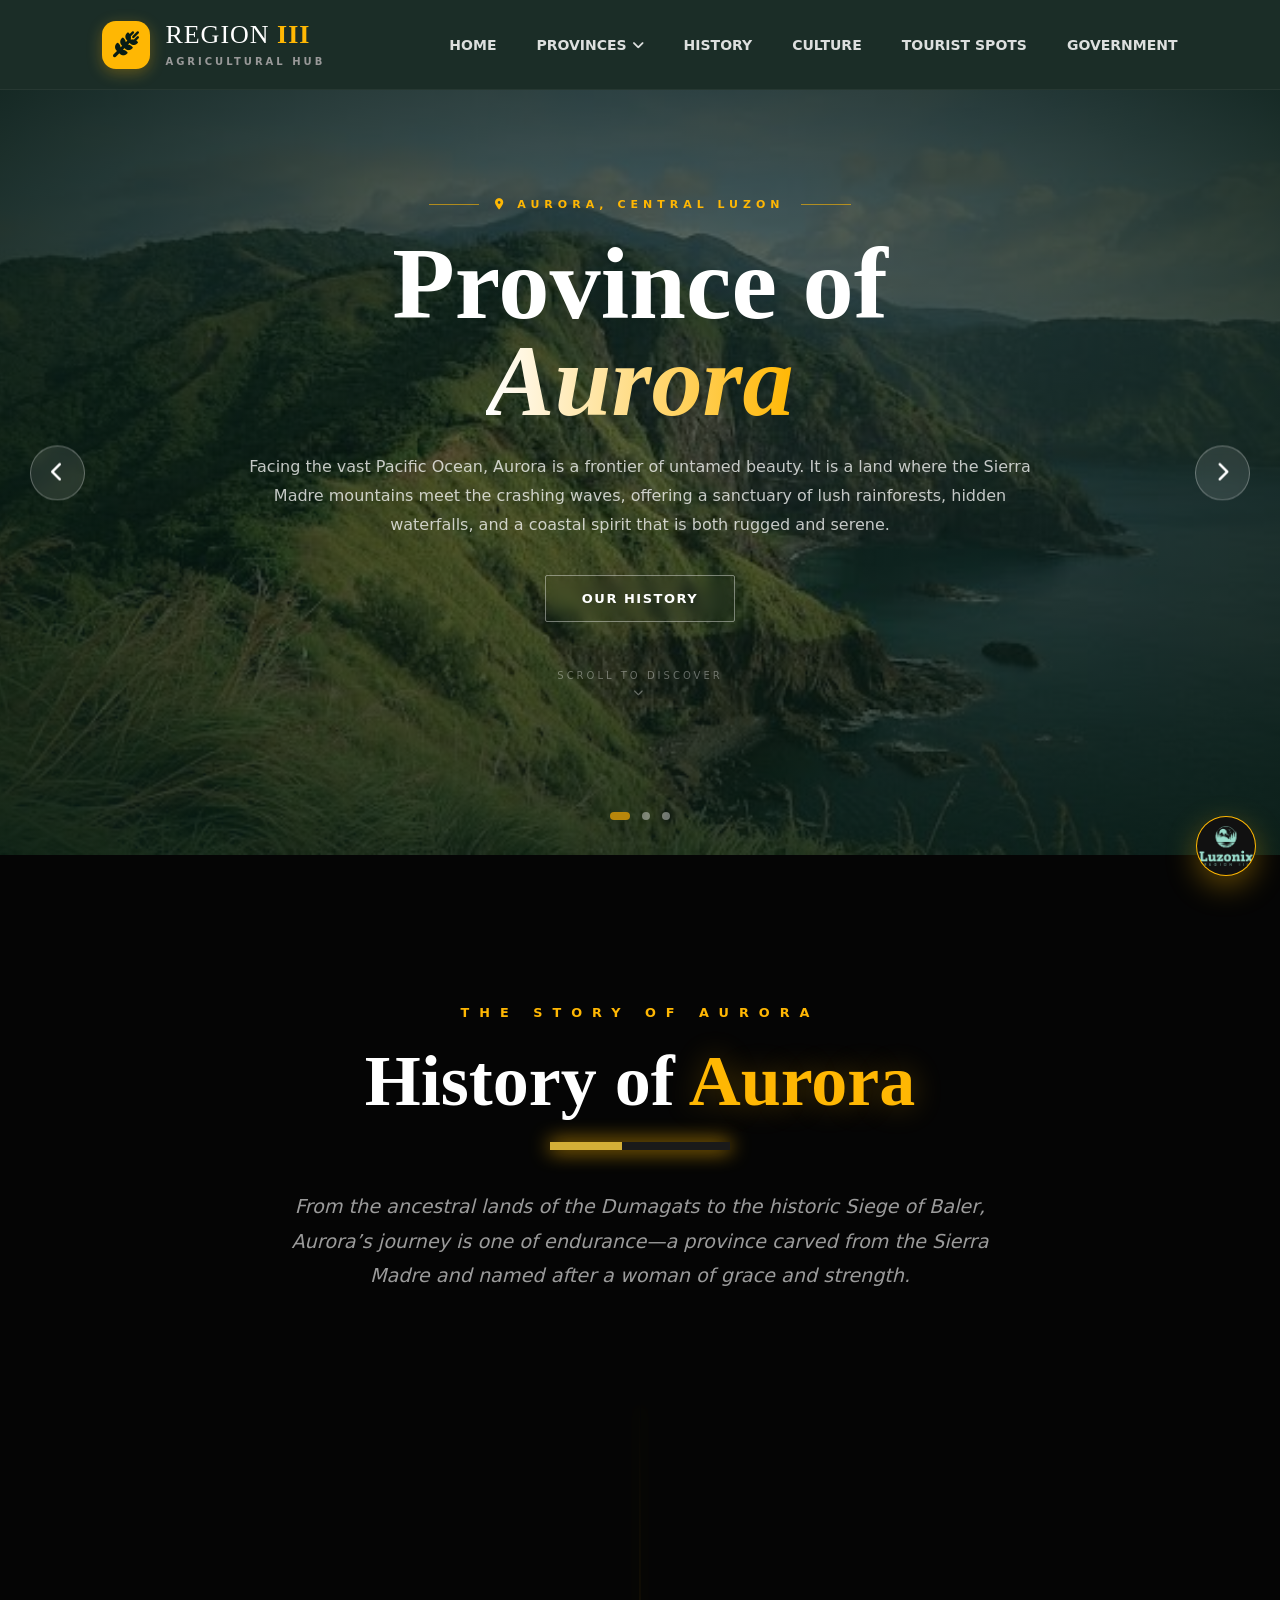
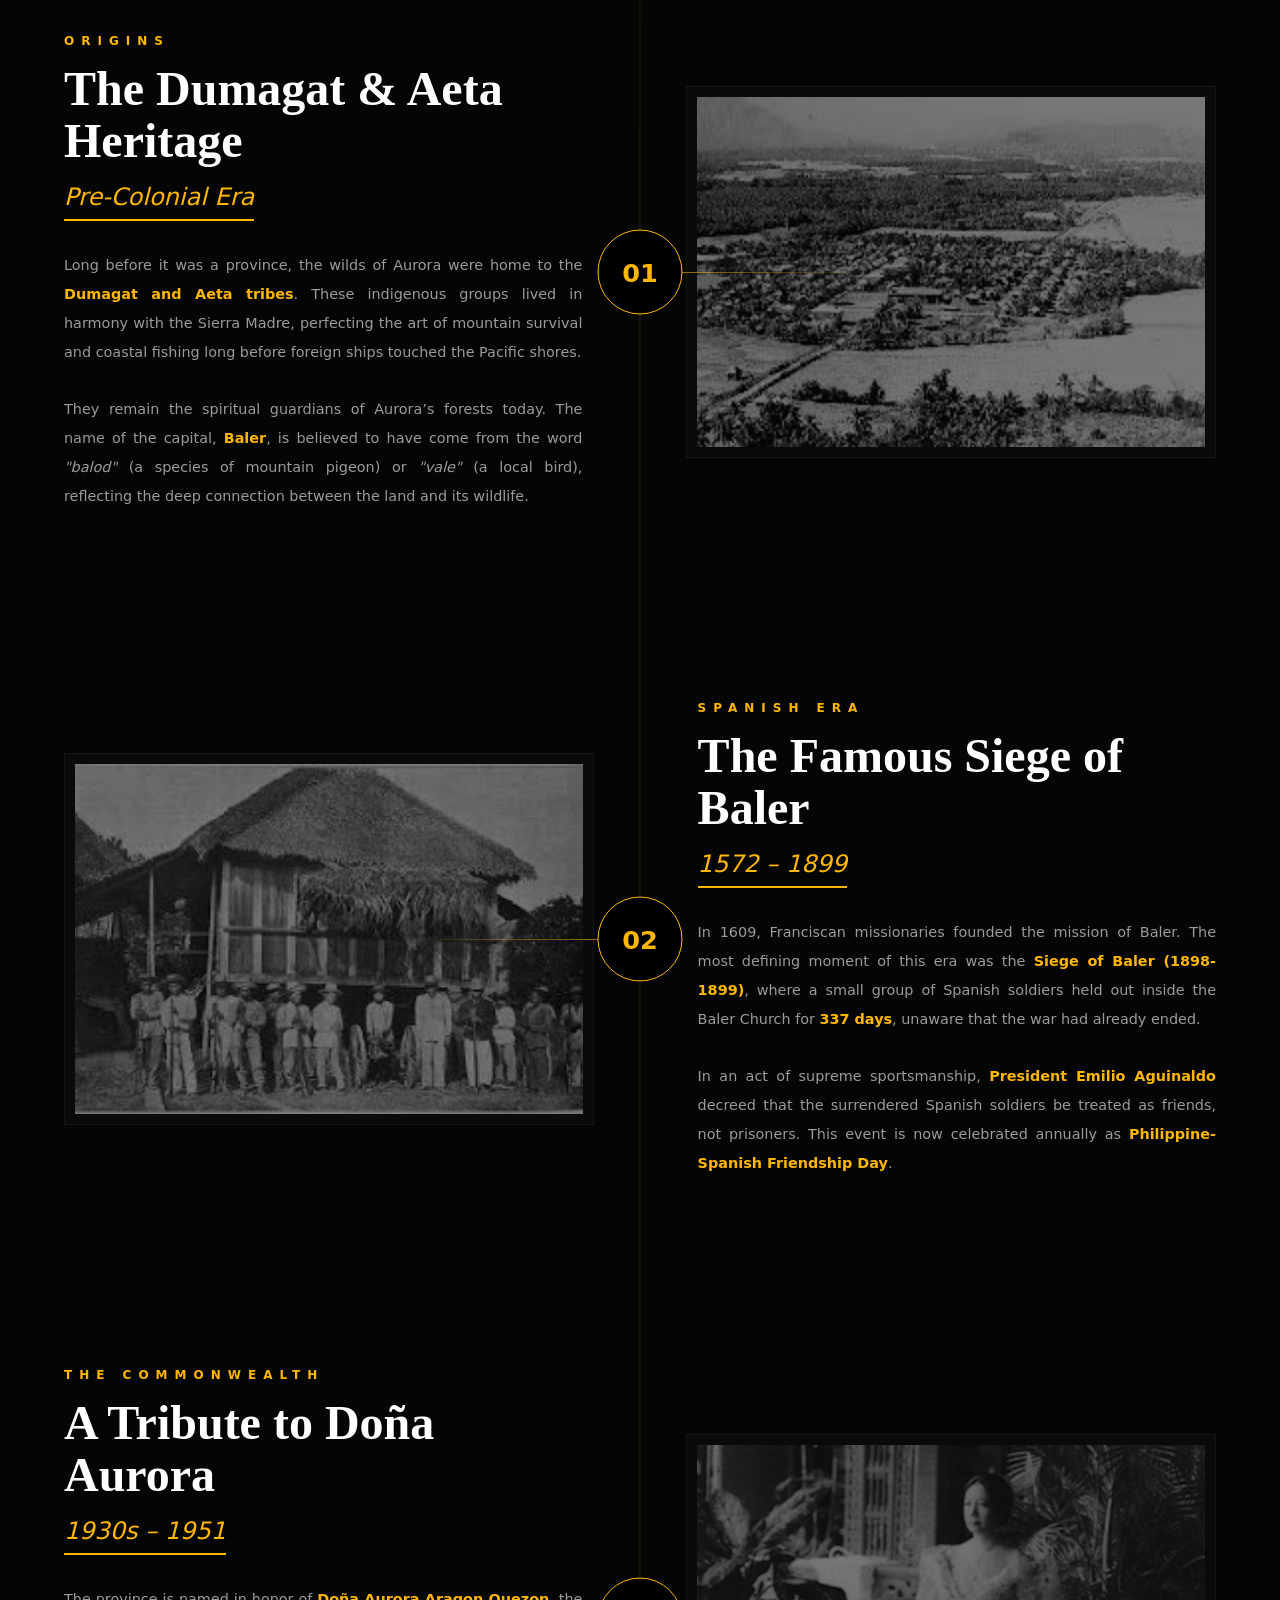
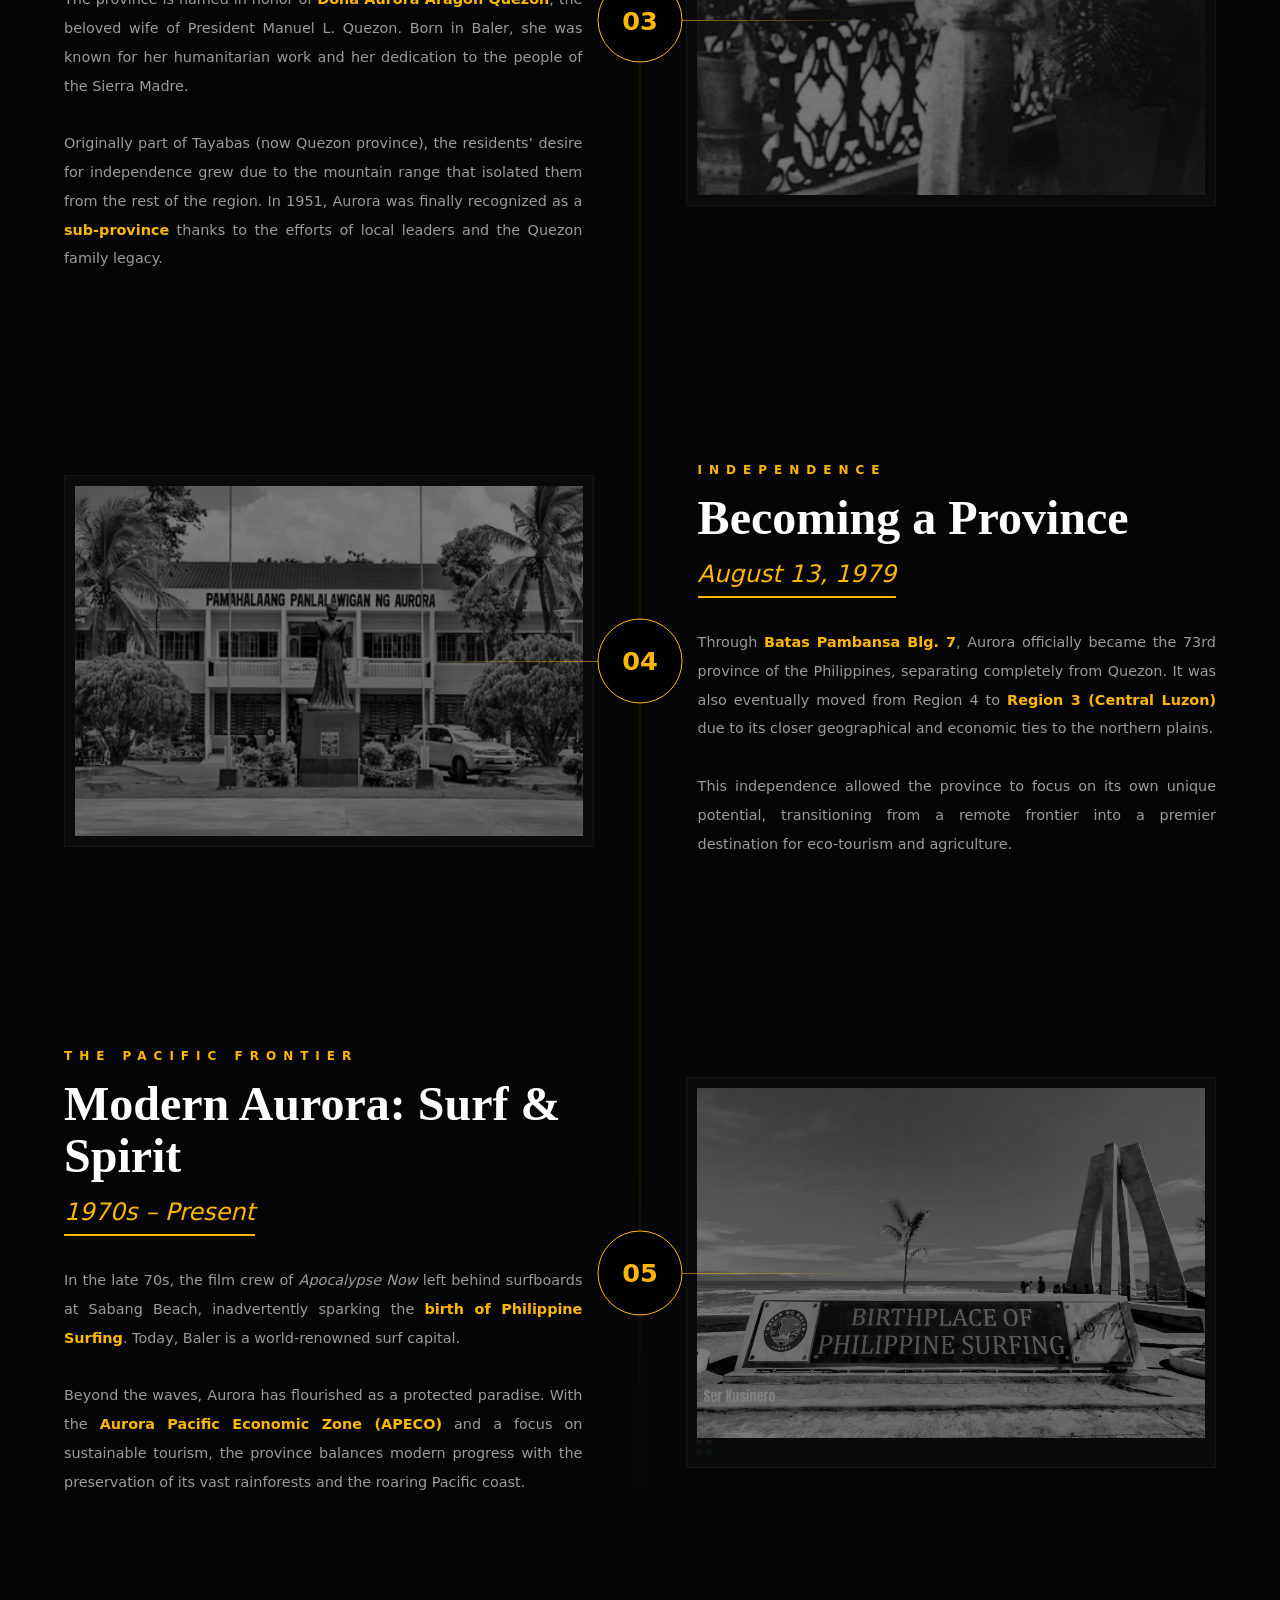
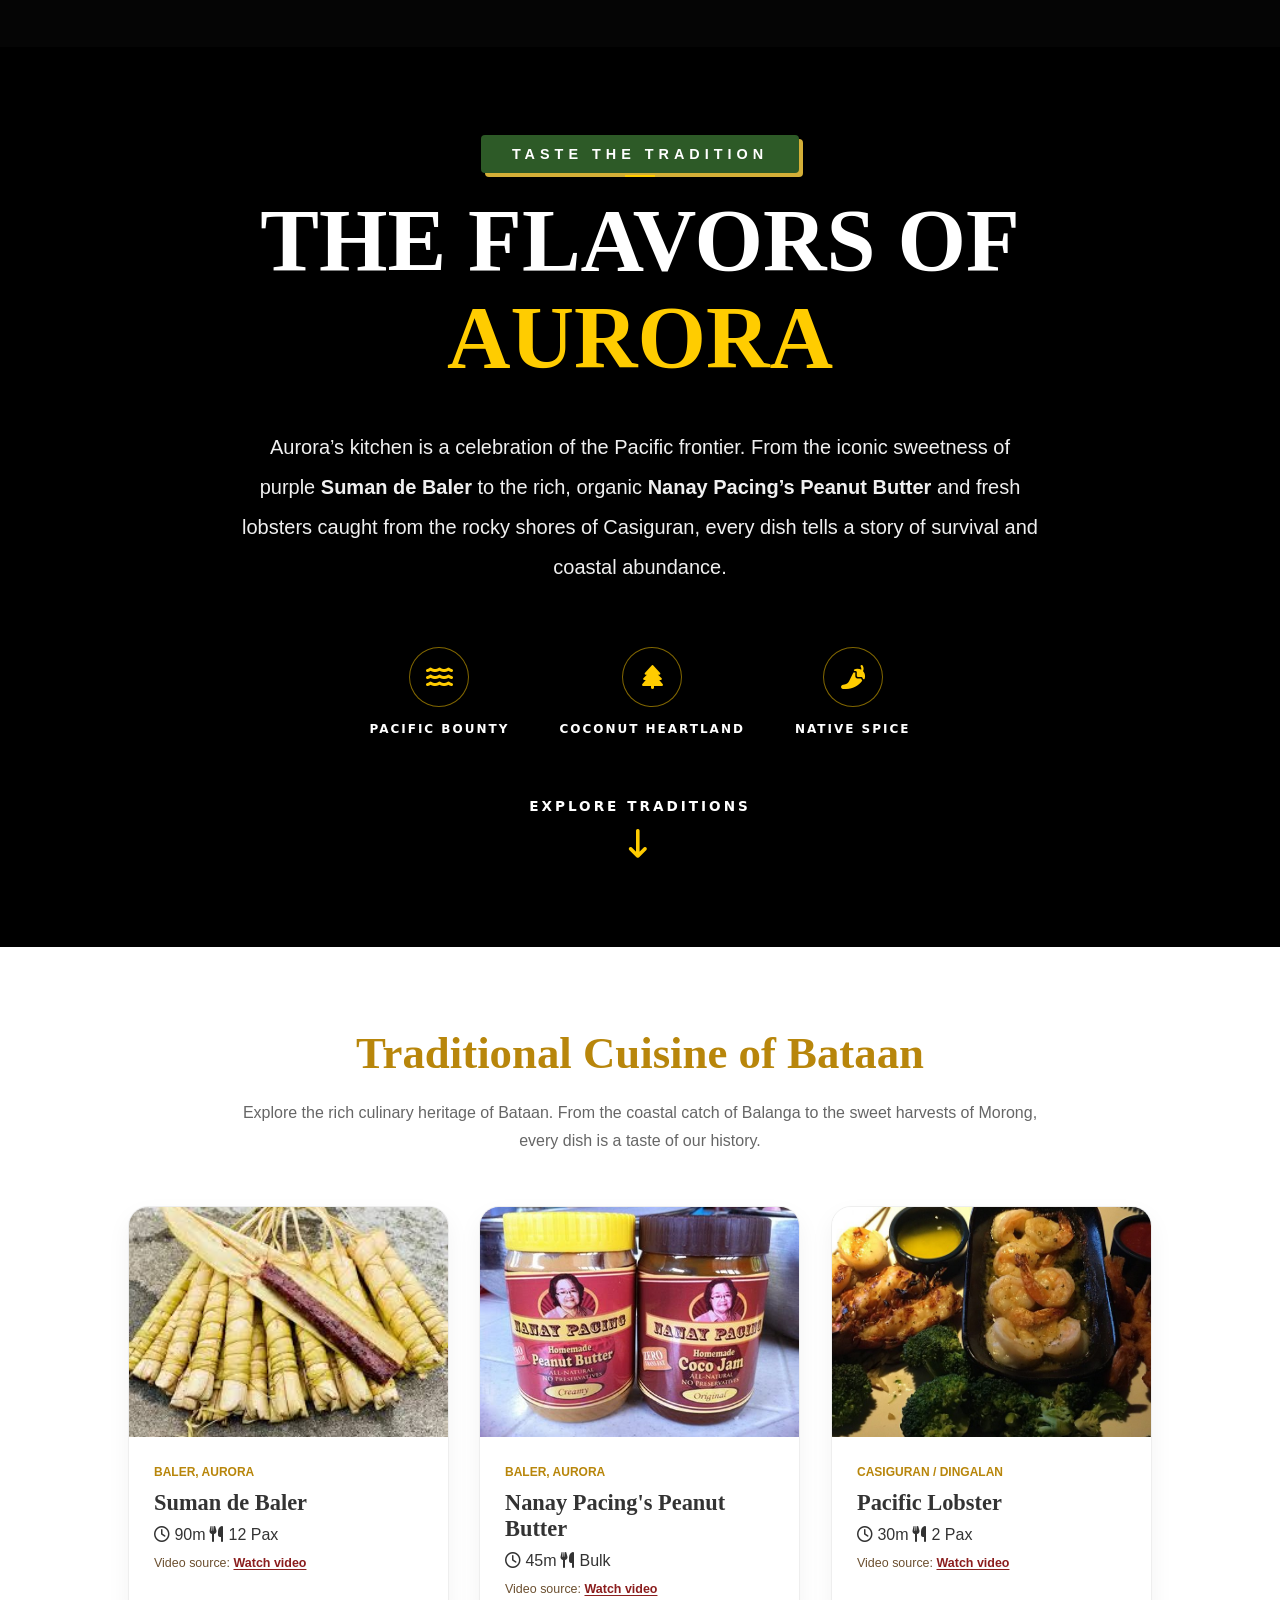
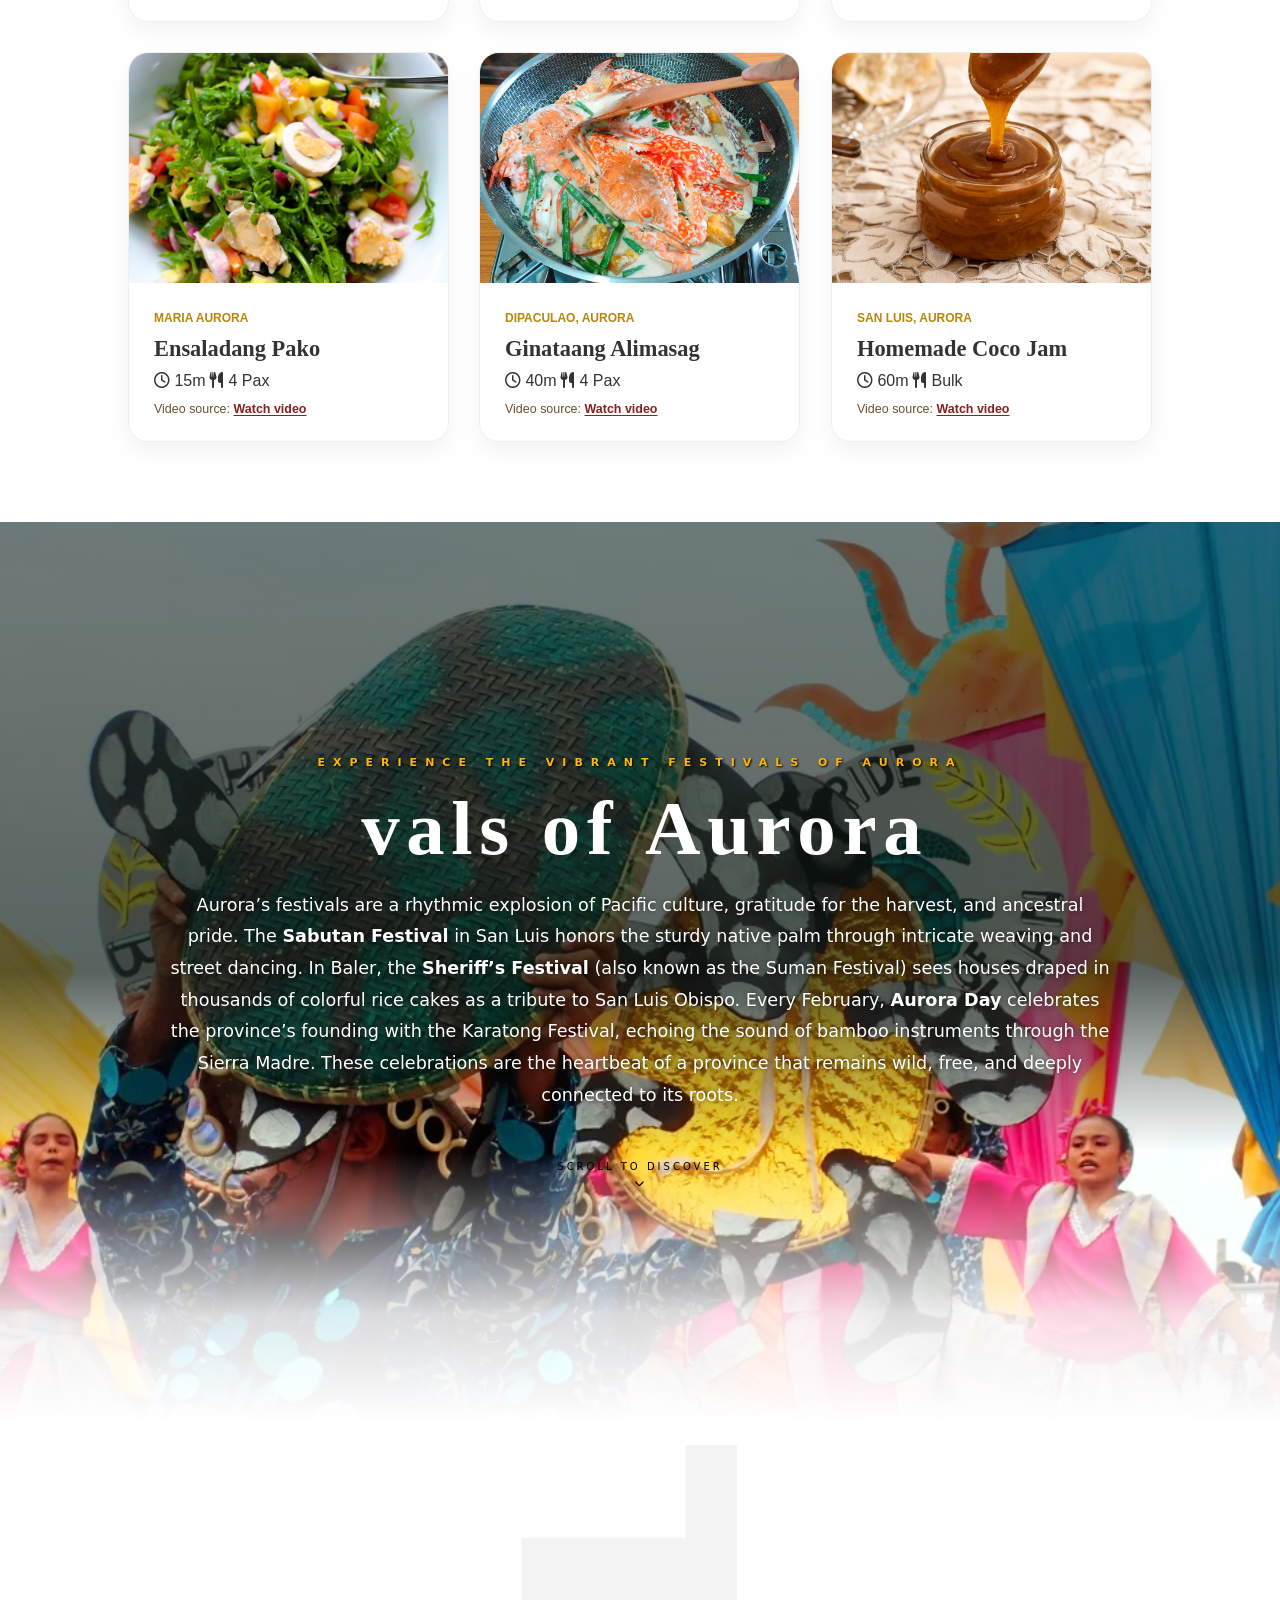
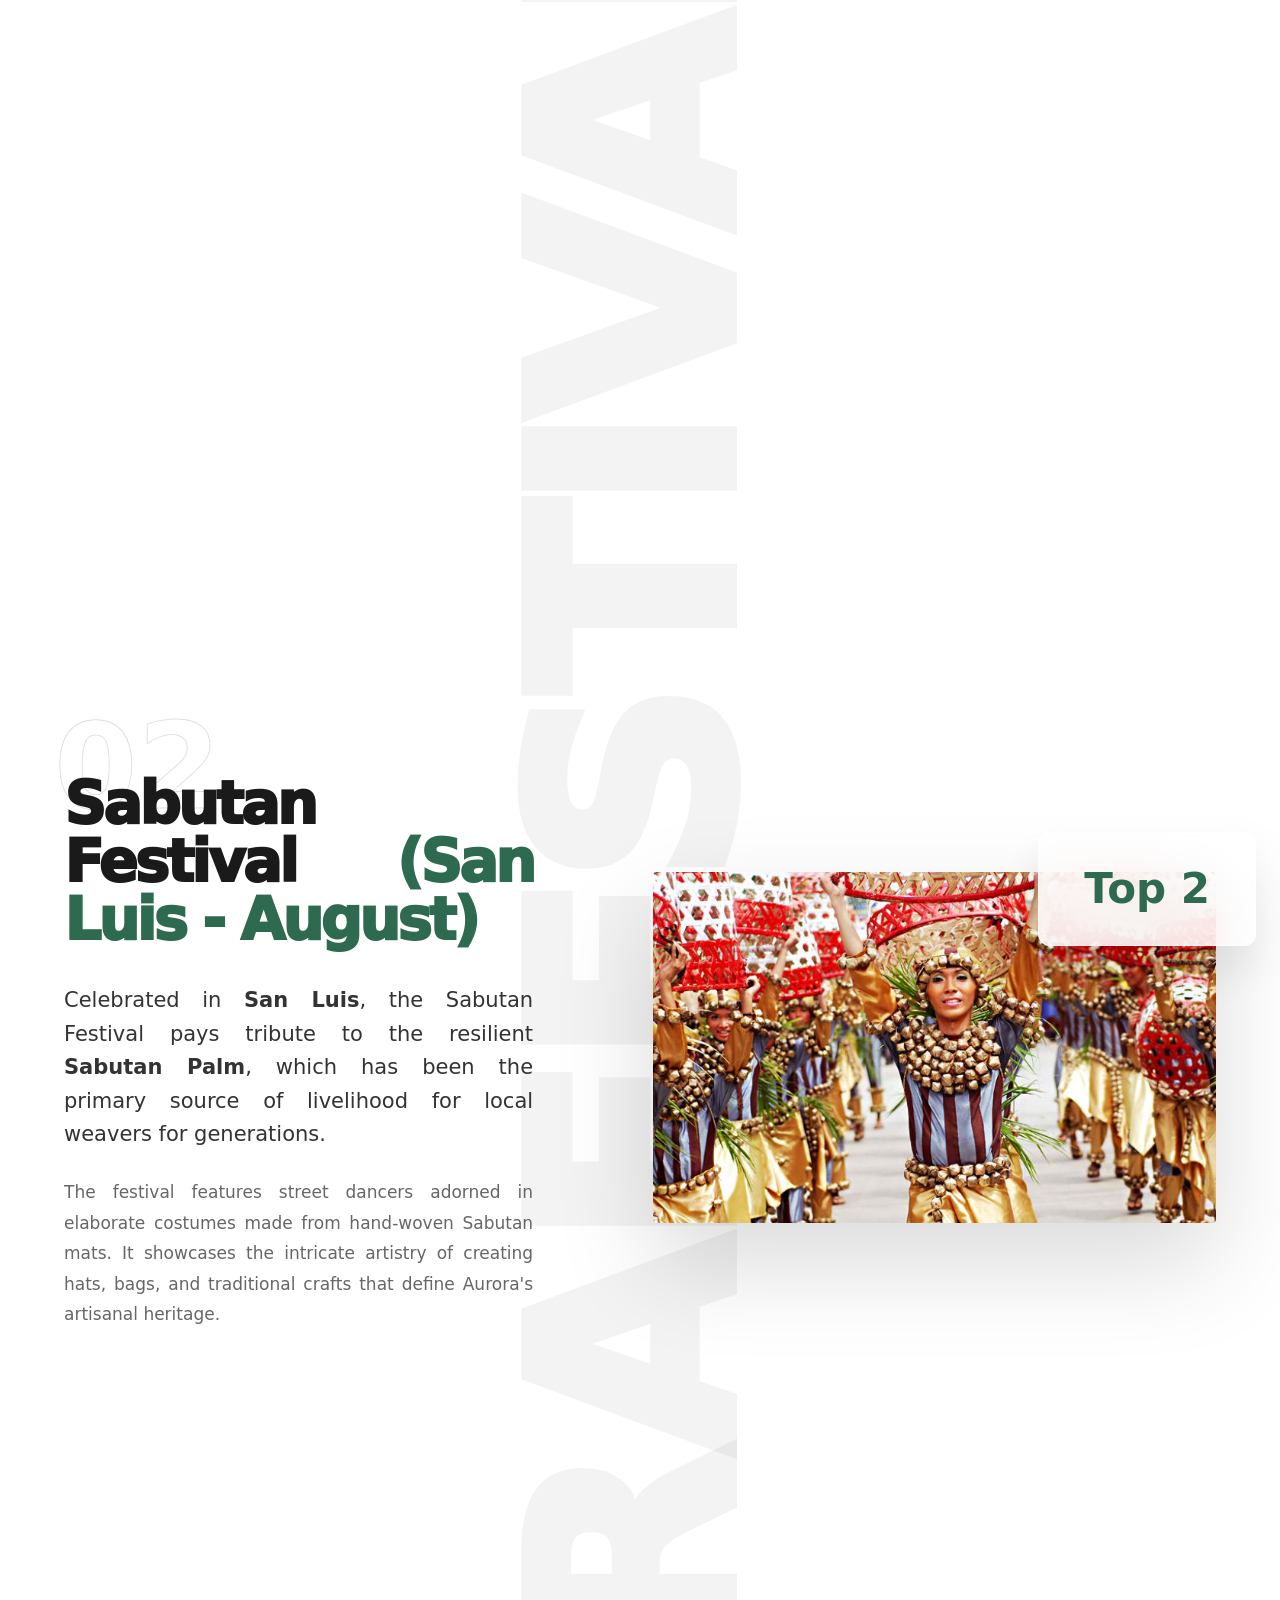
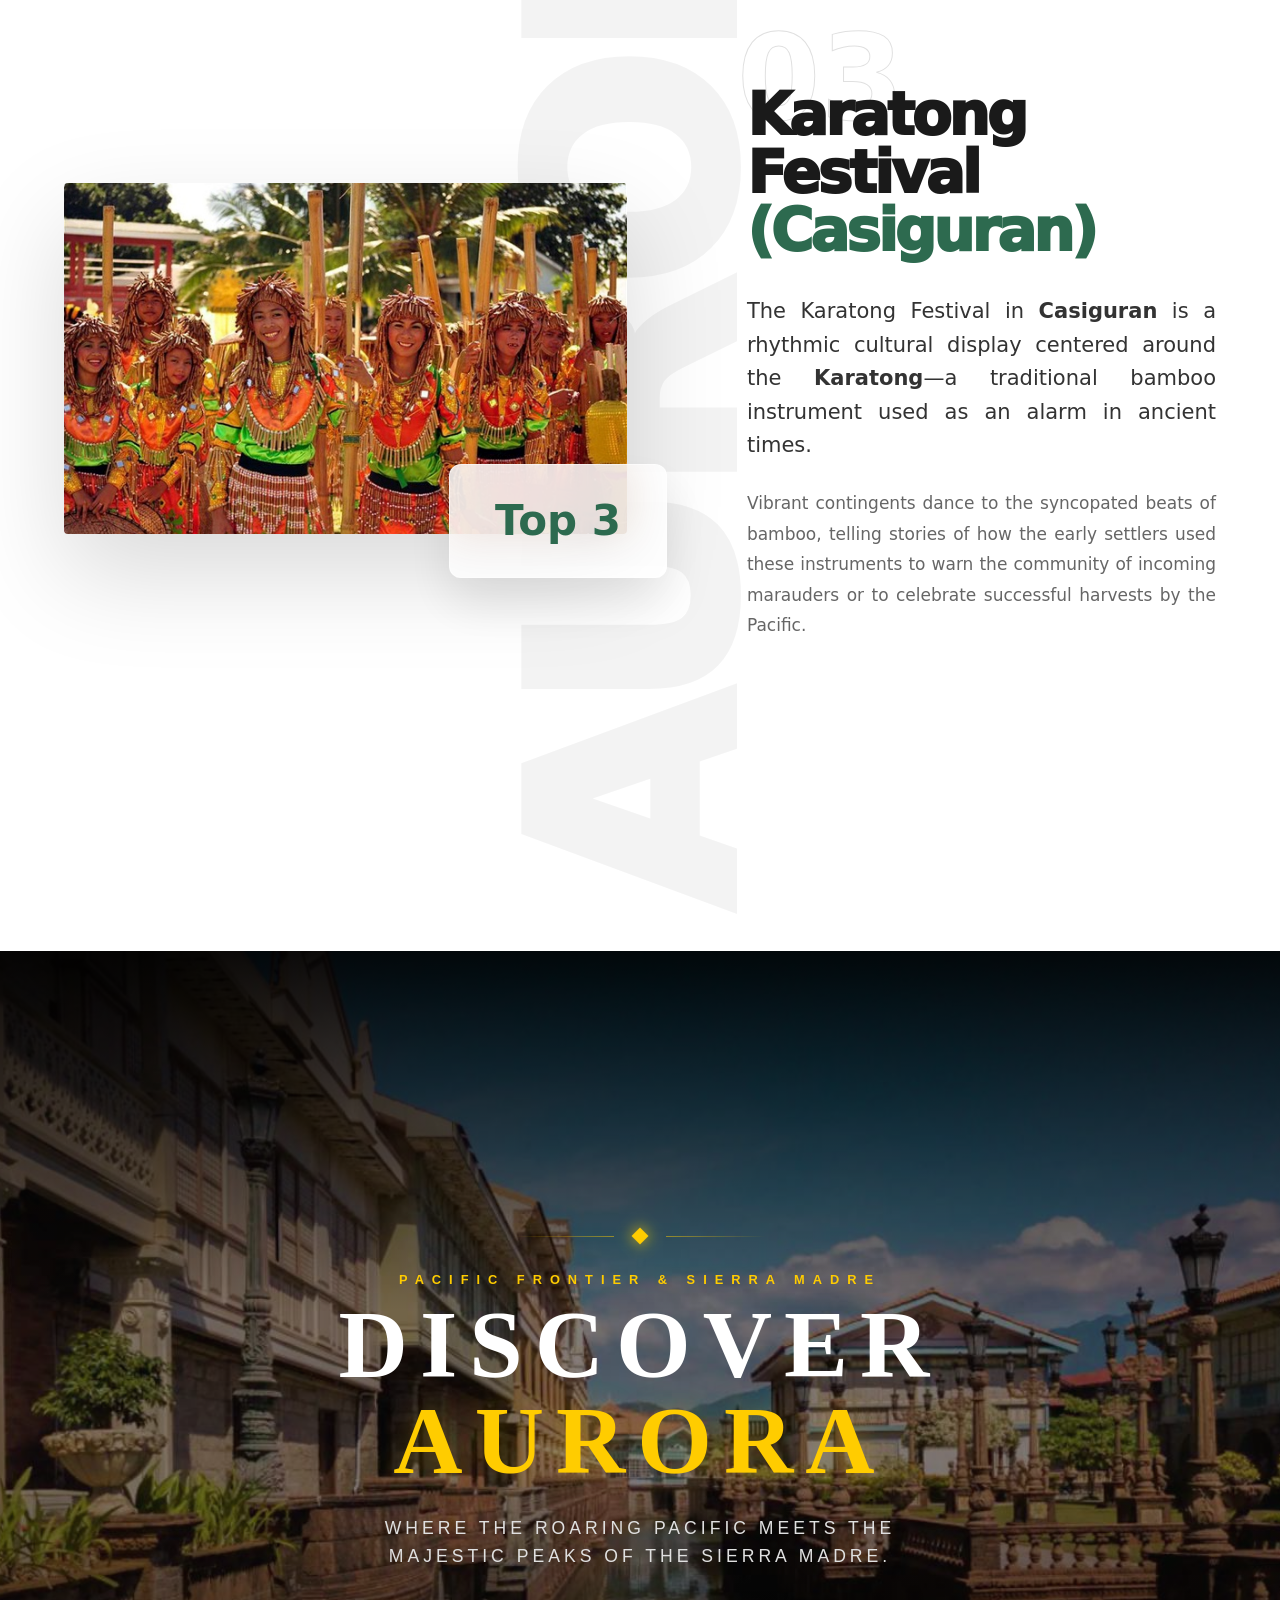
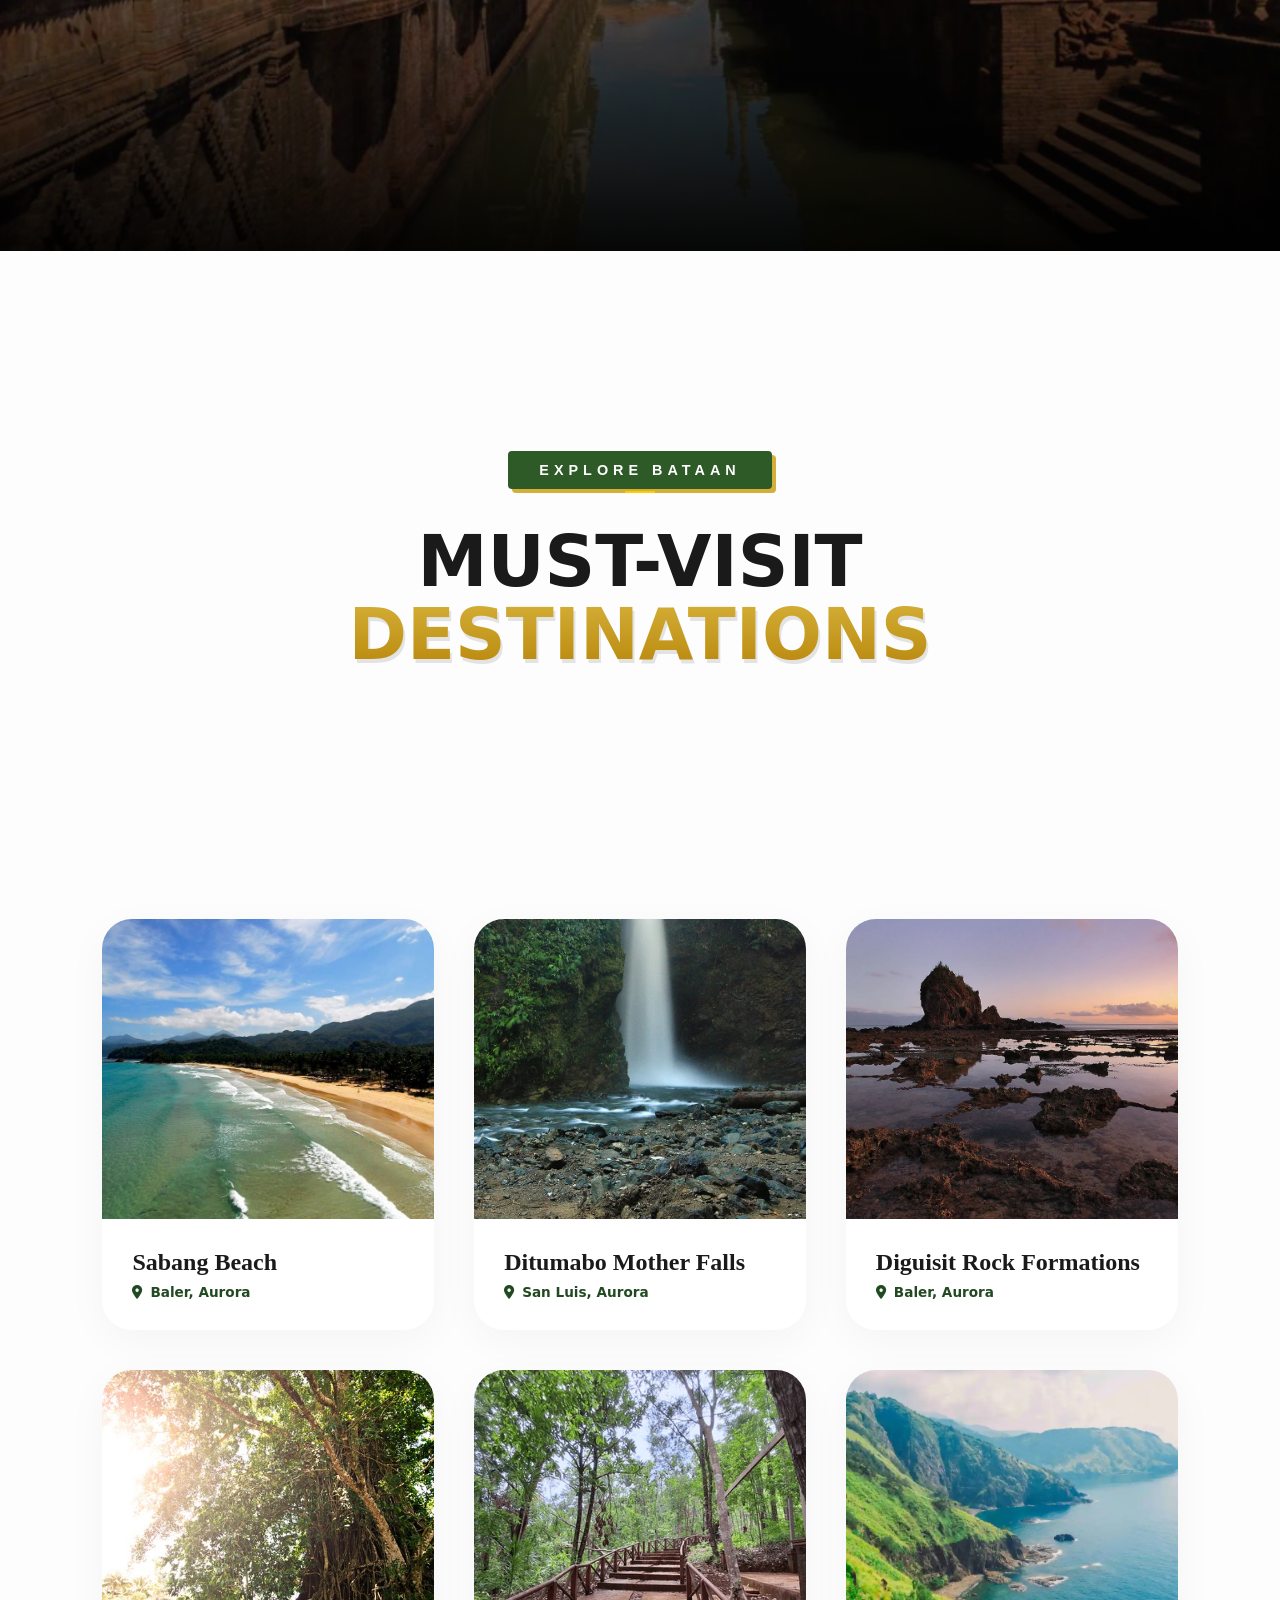
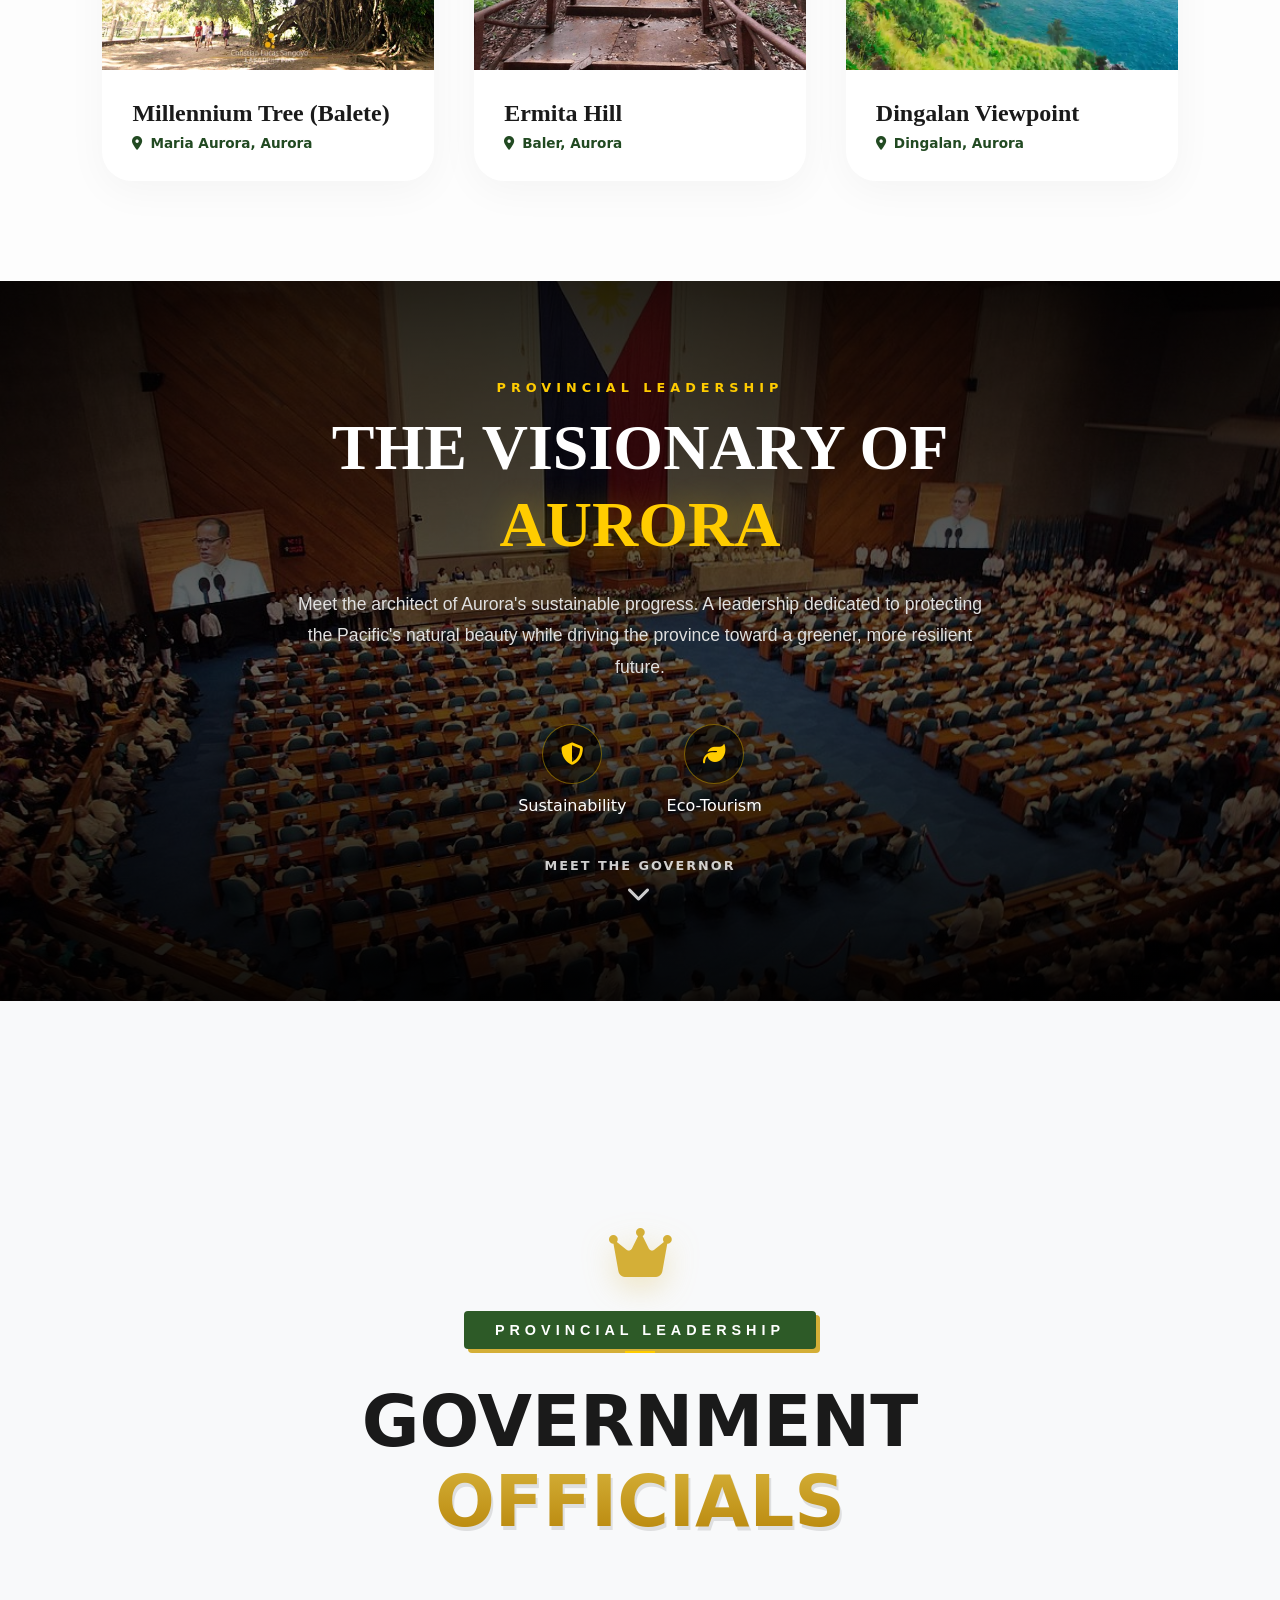
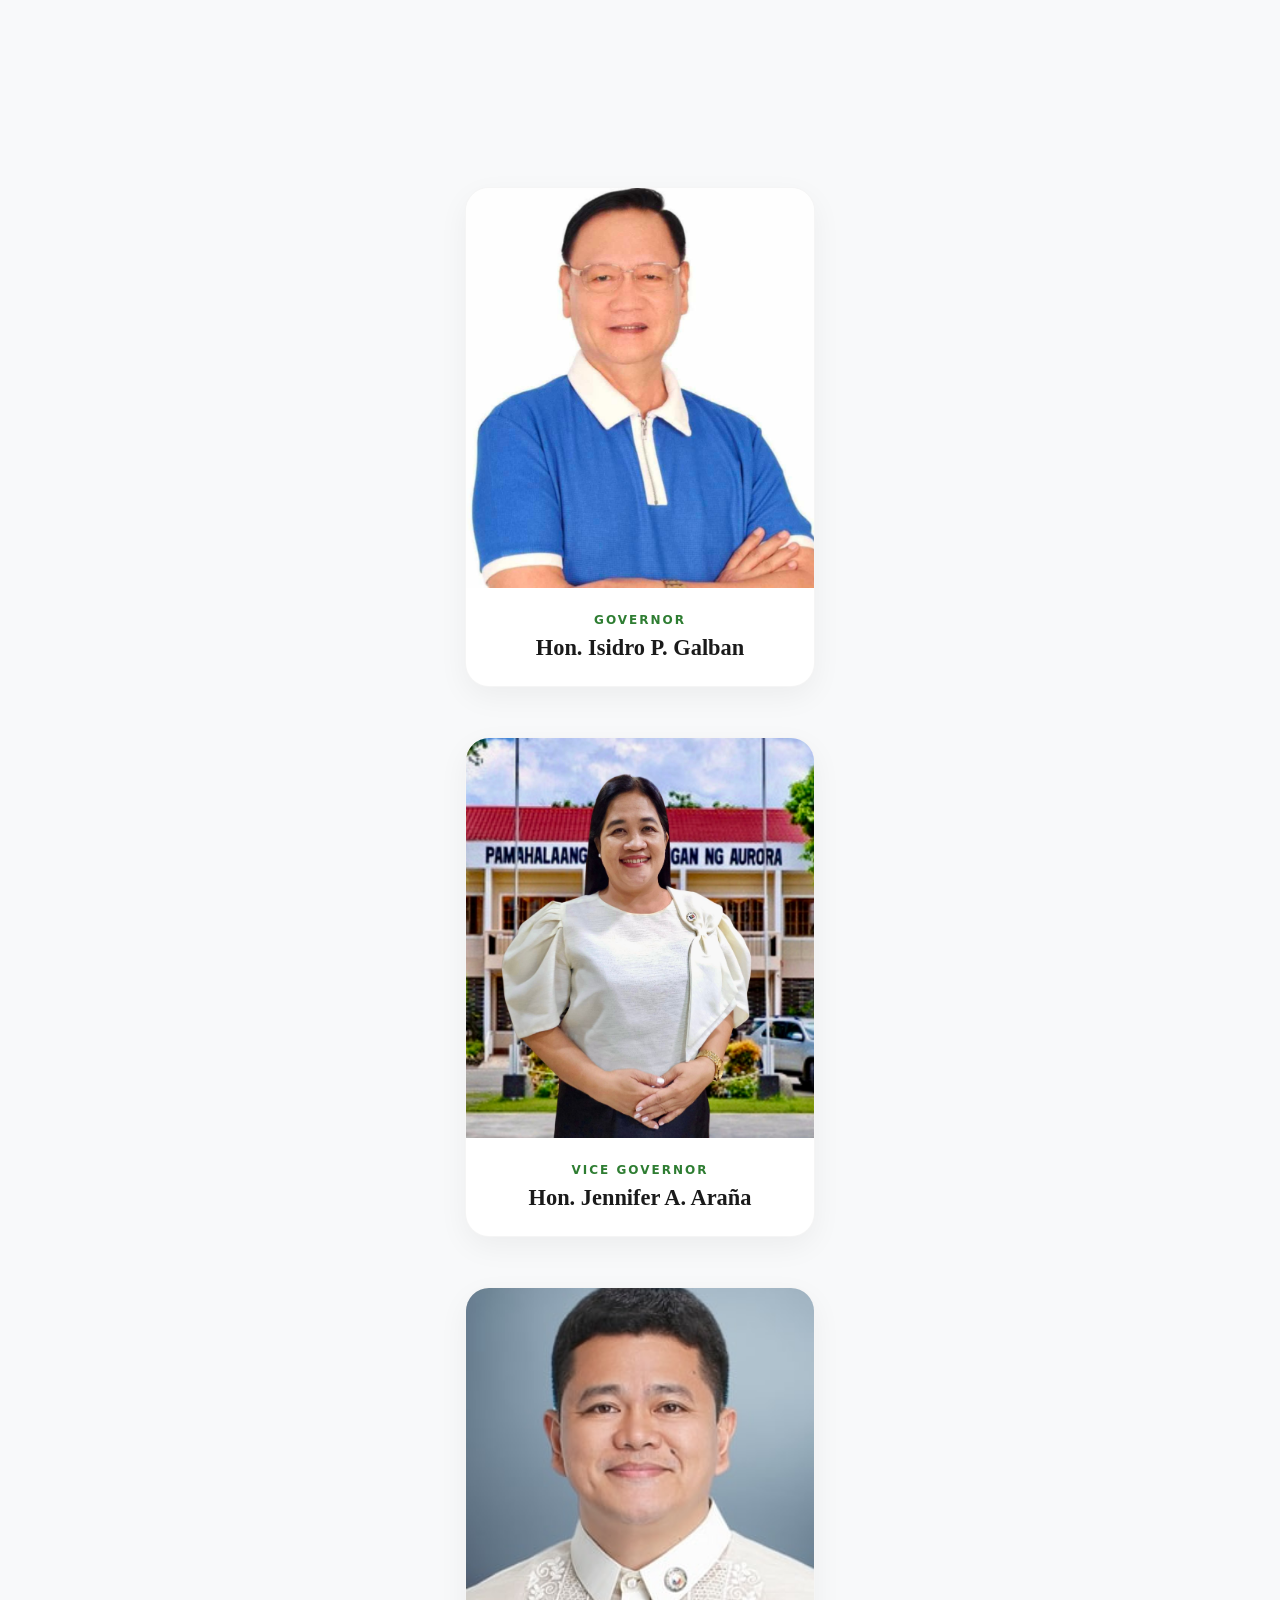
==== commit 5964eba1: "bugunac" ====
--- a/HTML/Aurora.html
+++ b/HTML/Aurora.html
@@ -13,7 +13,7 @@
   <link rel="stylesheet" href="../STYLE/kikyam.css">
 </head>
 
-<body data-groq-key="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">
+<body data-groq-key="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">
 
 <div class="page-intro-overlay" role="status" aria-live="polite">
   <div class="page-intro-visual" aria-hidden="true">
@@ -38,9 +38,7 @@
   </div>
 </div>
 
-  <body>
-
-    <header class="main-navigation">
+    <header class="main-navigation">
       <nav class="nav-wrapper">
         <div class="site-logo">
           <div class="icon-box">
--- a/STYLE/Province.css
+++ b/STYLE/Province.css
@@ -2093,7 +2093,7 @@
 .intro-bg-overlay {
   position: absolute;
   inset: 0;
-  background-image: url('../Bataan-Image/Tourist spot.jpg');
+  background-image: url('../Bataan-Image/Tourist\ spot.jpg');
   background-size: cover;
   background-position: center;
   background-attachment: fixed;
@@ -5471,35 +5471,44 @@
   transition-delay: 0.4s;
 }
 
-.o-thetraingoesbrrr-overlay {
-  position: fixed;
-  top: 0;
-  left: 0;
-  width: 100%;
-  height: 100%;
-  background: rgba(0, 0, 0, 0.85);
-  display: flex;
-  align-items: center;
-  justify-content: center;
-  opacity: 0;
-  visibility: hidden;
-  transition: all 0.4s ease;
-  z-index: 1000;
-}
-
-.o-thetraingoesbrrr-overlay.active {
-  opacity: 1;
-  visibility: visible;
-}
-
-.o-thetraingoesbrrr-container {
-  transform: scale(0.8);
-  transition: transform 0.5s cubic-bezier(0.34, 1.56, 0.64, 1);
-}
-
-.o-thetraingoesbrrr-overlay.active .o-thetraingoesbrrr-container {
-  transform: scale(1);
-}
+.o-thetraingoesbrrr-overlay {
+  position: fixed;
+  top: 0;
+  left: 0;
+  width: 100%;
+  height: 100%;
+  background: rgba(0, 0, 0, 0.85);
+  backdrop-filter: blur(10px);
+  display: none;
+  align-items: center;
+  justify-content: center;
+  padding: 20px;
+  opacity: 0;
+  visibility: hidden;
+  transition: opacity 0.4s ease;
+  z-index: 9999;
+}
+
+.o-thetraingoesbrrr-overlay.active {
+  display: flex;
+  opacity: 1;
+  visibility: visible;
+}
+
+.o-thetraingoesbrrr-container {
+  width: 100%;
+  max-width: 800px;
+  max-height: 85vh;
+  border-radius: 35px;
+  background: #fff;
+  overflow: hidden;
+  transform: scale(0.9) translateY(20px);
+  transition: transform 0.5s cubic-bezier(0.34, 1.56, 0.64, 1);
+}
+
+.o-thetraingoesbrrr-overlay.active .o-thetraingoesbrrr-container {
+  transform: scale(1) translateY(0);
+}
 
 .tourist-intro-header {
   text-align: center;
@@ -5744,8 +5753,257 @@
   opacity: 1;
   transform: translateY(0);
 }
-.officials-pyramid-bulacan-section.is-visible .pyramid-row:nth-child(4) {
-  transition-delay: 0.8s;
-  opacity: 1;
-  transform: translateY(0);
-}
+.officials-pyramid-bulacan-section.is-visible .pyramid-row:nth-child(4) {
+  transition-delay: 0.8s;
+  opacity: 1;
+  transform: translateY(0);
+}
+
+/* ===== Final Official Modal Alignment Override ===== */
+#officialModal.o-thetraingoesbrrr-overlay {
+  position: fixed;
+  inset: 0;
+  background: rgba(0, 0, 0, 0.85);
+  backdrop-filter: blur(10px);
+  display: none;
+  align-items: center;
+  justify-content: center;
+  padding: 20px;
+  opacity: 0;
+  visibility: hidden;
+  z-index: 9999;
+  transition: opacity 0.35s ease, visibility 0.35s ease;
+}
+
+#officialModal.o-thetraingoesbrrr-overlay.active {
+  display: flex;
+  opacity: 1;
+  visibility: visible;
+}
+
+#officialModal .o-thetraingoesbrrr-container {
+  width: 100%;
+  max-width: 900px;
+  max-height: 90vh;
+  background: #fff;
+  border-radius: 35px;
+  overflow: hidden;
+  position: relative;
+  display: flex;
+  flex-direction: column;
+  margin: 0 auto;
+  transform: scale(0.92) translateY(16px);
+  transition: transform 0.45s cubic-bezier(0.175, 0.885, 0.32, 1.275);
+}
+
+#officialModal.o-thetraingoesbrrr-overlay.active .o-thetraingoesbrrr-container {
+  transform: scale(1) translateY(0);
+}
+
+#officialModal .o-thetraingoesbrrr-scroll-area {
+  width: 100%;
+  height: auto;
+  max-height: 90vh;
+  overflow-y: auto;
+  overflow-x: hidden;
+  -webkit-overflow-scrolling: touch;
+}
+
+#officialModal .o-thetraingoesbrrr-content-wrapper {
+  width: 100%;
+}
+
+#officialModal .o-thetraingoesbrrr-header-img {
+  width: 100%;
+  height: 450px;
+}
+
+#officialModal .o-thetraingoesbrrr-header-img img {
+  width: 100%;
+  height: 100%;
+  object-fit: cover;
+  object-position: center;
+  display: block;
+}
+
+#officialModal .o-thetraingoesbrrr-body {
+  padding: 24px 50px 50px;
+  text-align: center;
+}
+
+#officialModal .o-identity {
+  text-align: center;
+}
+
+#officialModal .o-accent-line {
+  margin: 0 auto 26px;
+}
+
+#officialModal .o-details-section {
+  max-width: 700px;
+  margin: 0 auto;
+}
+
+#officialModal .o-details-section h4,
+#officialModal .o-details-section p {
+  text-align: center;
+}
+
+#officialModal .o-social-branding {
+  text-align: center;
+}
+
+#officialModal .social-links-wrapper {
+  justify-content: center;
+}
+
+@media (max-width: 980px) {
+  #officialModal .o-thetraingoesbrrr-header-img {
+    height: 320px;
+  }
+
+  #officialModal .o-thetraingoesbrrr-body {
+    padding: 28px 28px 36px;
+  }
+}
+
+@media (max-width: 560px) {
+  #officialModal .o-thetraingoesbrrr-container {
+    border-radius: 20px;
+  }
+
+  #officialModal .o-thetraingoesbrrr-header-img {
+    height: 220px;
+  }
+
+  #officialModal .o-thetraingoesbrrr-body {
+    padding: 22px 16px 26px;
+  }
+}
+
+/* ===== Final Responsive Heading Override (Tourist Intro) ===== */
+.tourist-intro-header .header-content-wrapper {
+  max-width: min(96vw, 900px);
+  margin: 0 auto;
+}
+
+.tourist-intro-header .section-main-title {
+  font-size: clamp(2.2rem, 6.3vw, 4.4rem);
+  line-height: 1.08;
+  margin: 0 auto;
+  max-width: min(92vw, 14ch);
+  overflow-wrap: anywhere;
+  text-wrap: balance;
+}
+
+.tourist-intro-header .section-main-title .highlight {
+  display: block;
+  line-height: 1.02;
+}
+
+@media (max-width: 980px) {
+  .tourist-intro-header {
+    padding: 72px 16px;
+  }
+
+  .tourist-intro-header .culture-tag {
+    font-size: clamp(0.68rem, 2.2vw, 0.82rem);
+    letter-spacing: 2.5px;
+    padding: 8px 16px;
+    box-shadow: 3px 3px 0px #d4af37;
+  }
+
+  .tourist-intro-header .section-main-title {
+    font-size: clamp(1.9rem, 8.6vw, 3rem);
+    max-width: 13ch;
+  }
+
+  .tourist-intro-header .title-underline {
+    margin-top: 16px;
+    height: 6px;
+  }
+
+  .tourist-intro-header.is-visible .title-underline {
+    width: min(180px, 55vw);
+  }
+}
+
+@media (max-width: 560px) {
+  .tourist-intro-header {
+    padding: 56px 12px;
+  }
+
+  .tourist-intro-header .culture-tag {
+    font-size: 0.62rem;
+    letter-spacing: 1.6px;
+    padding: 6px 12px;
+    box-shadow: 2px 2px 0px #d4af37;
+  }
+
+  .tourist-intro-header .section-main-title {
+    font-size: clamp(1.55rem, 9.5vw, 2.25rem);
+    line-height: 1.12;
+    max-width: 12ch;
+  }
+
+  .tourist-intro-header .section-main-title .highlight {
+    display: inline;
+  }
+
+  .tourist-intro-header .title-underline {
+    height: 4px;
+    margin-top: 12px;
+  }
+
+  .tourist-intro-header.is-visible .title-underline {
+    width: min(140px, 50vw);
+  }
+}
+
+/* ===== Final Government Officials Heading Spacing Fix ===== */
+section[class*='officials-pyramid'] .tourist-intro-header .section-main-title {
+  display: flex;
+  flex-direction: column;
+  align-items: center;
+  gap: 0.08em;
+  line-height: 1.08;
+  max-width: min(92vw, 13ch);
+}
+
+section[class*='officials-pyramid']
+  .tourist-intro-header
+  .section-main-title
+  .highlight {
+  display: block;
+  margin-top: 0;
+  line-height: 1.04;
+}
+
+@media (max-width: 980px) {
+  section[class*='officials-pyramid']
+    .tourist-intro-header
+    .section-main-title {
+    font-size: clamp(1.8rem, 7.8vw, 2.7rem);
+    line-height: 1.1;
+    max-width: 12.5ch;
+  }
+}
+
+@media (max-width: 560px) {
+  section[class*='officials-pyramid']
+    .tourist-intro-header
+    .section-main-title {
+    font-size: clamp(1.45rem, 8.8vw, 2rem);
+    line-height: 1.12;
+    max-width: 12ch;
+  }
+
+  section[class*='officials-pyramid']
+    .tourist-intro-header
+    .section-main-title
+    .highlight {
+    display: block;
+    margin-top: 0;
+    line-height: 1.05;
+  }
+}
--- a/STYLE/PageIntro.css
+++ b/STYLE/PageIntro.css
@@ -6,7 +6,7 @@
 
 @font-face {
   font-family: 'SplashBody';
-  src: url('../FONTS/exclusive_editorial/DR Exclusive Editorial.ttf')
+  src: url('../FONTS/exclusive_editorial/DR%20Exclusive%20Editorial.ttf')
     format('truetype');
   font-display: swap;
 }
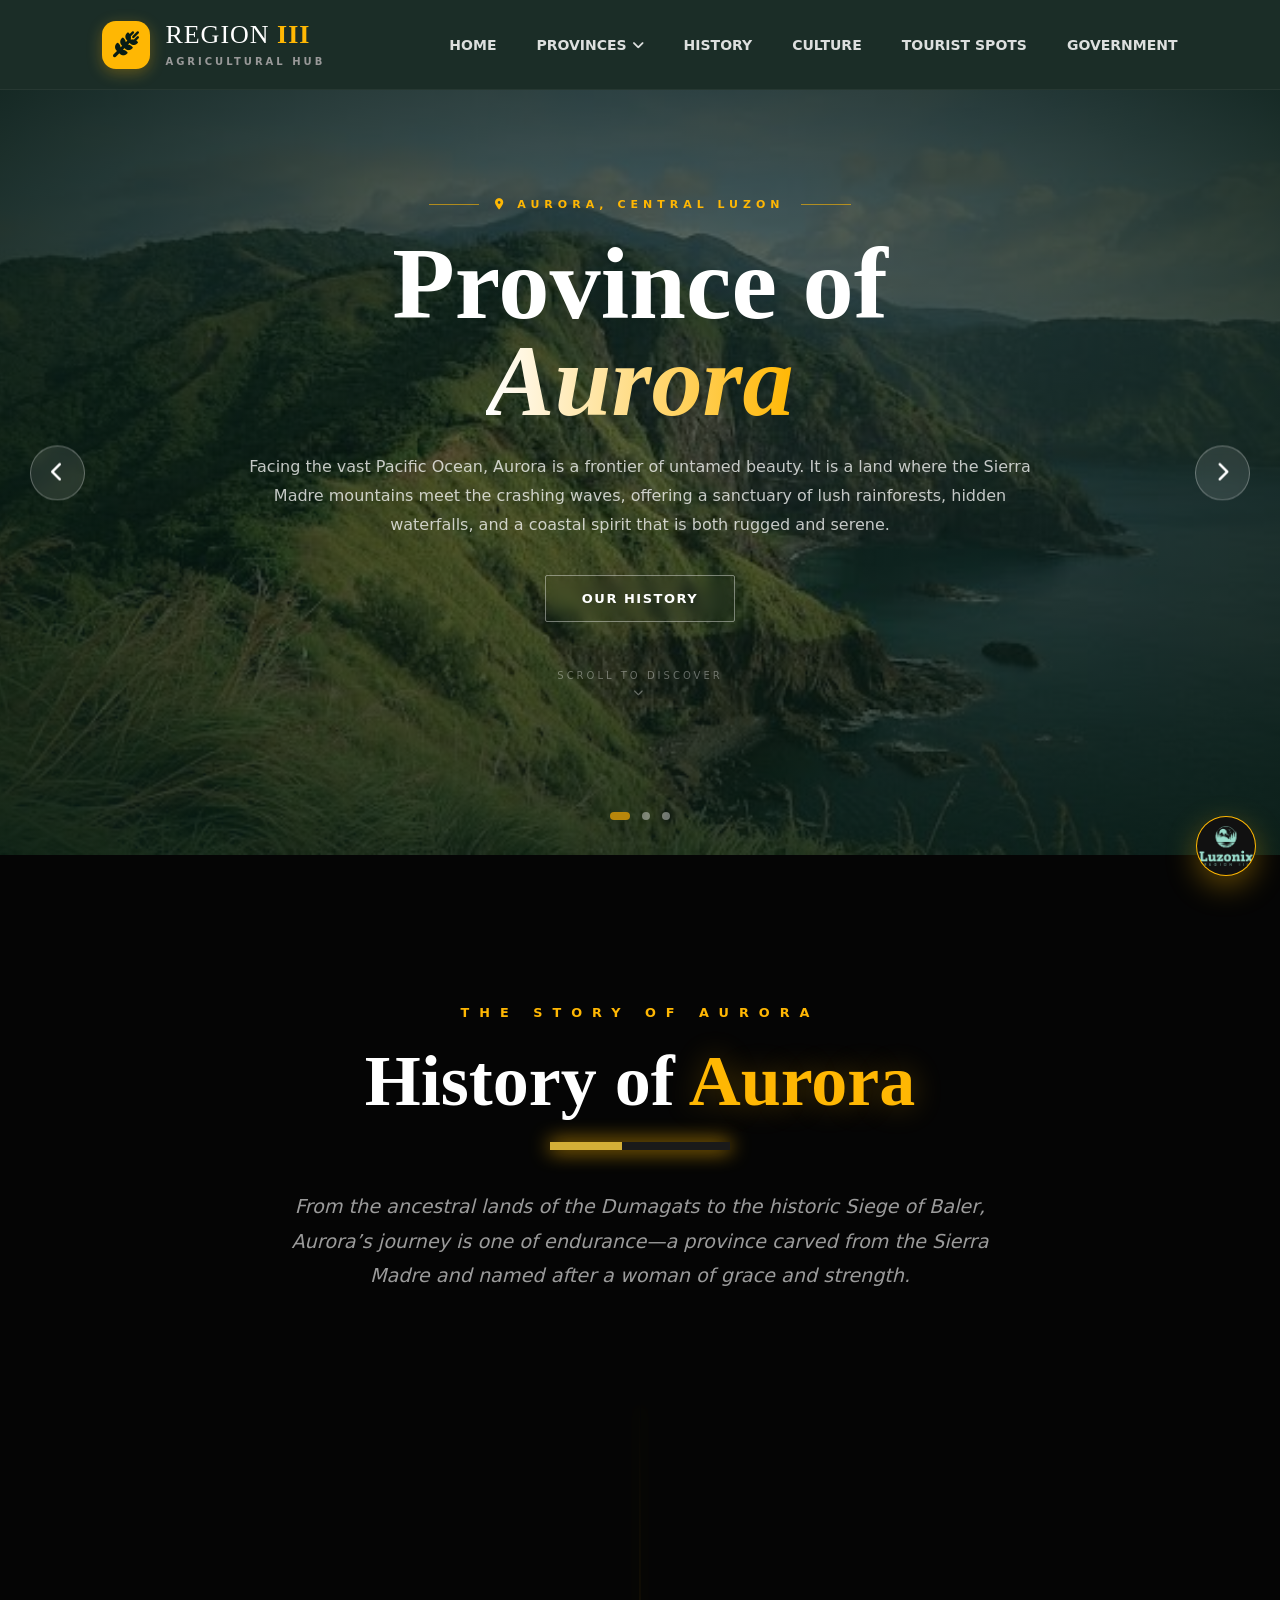
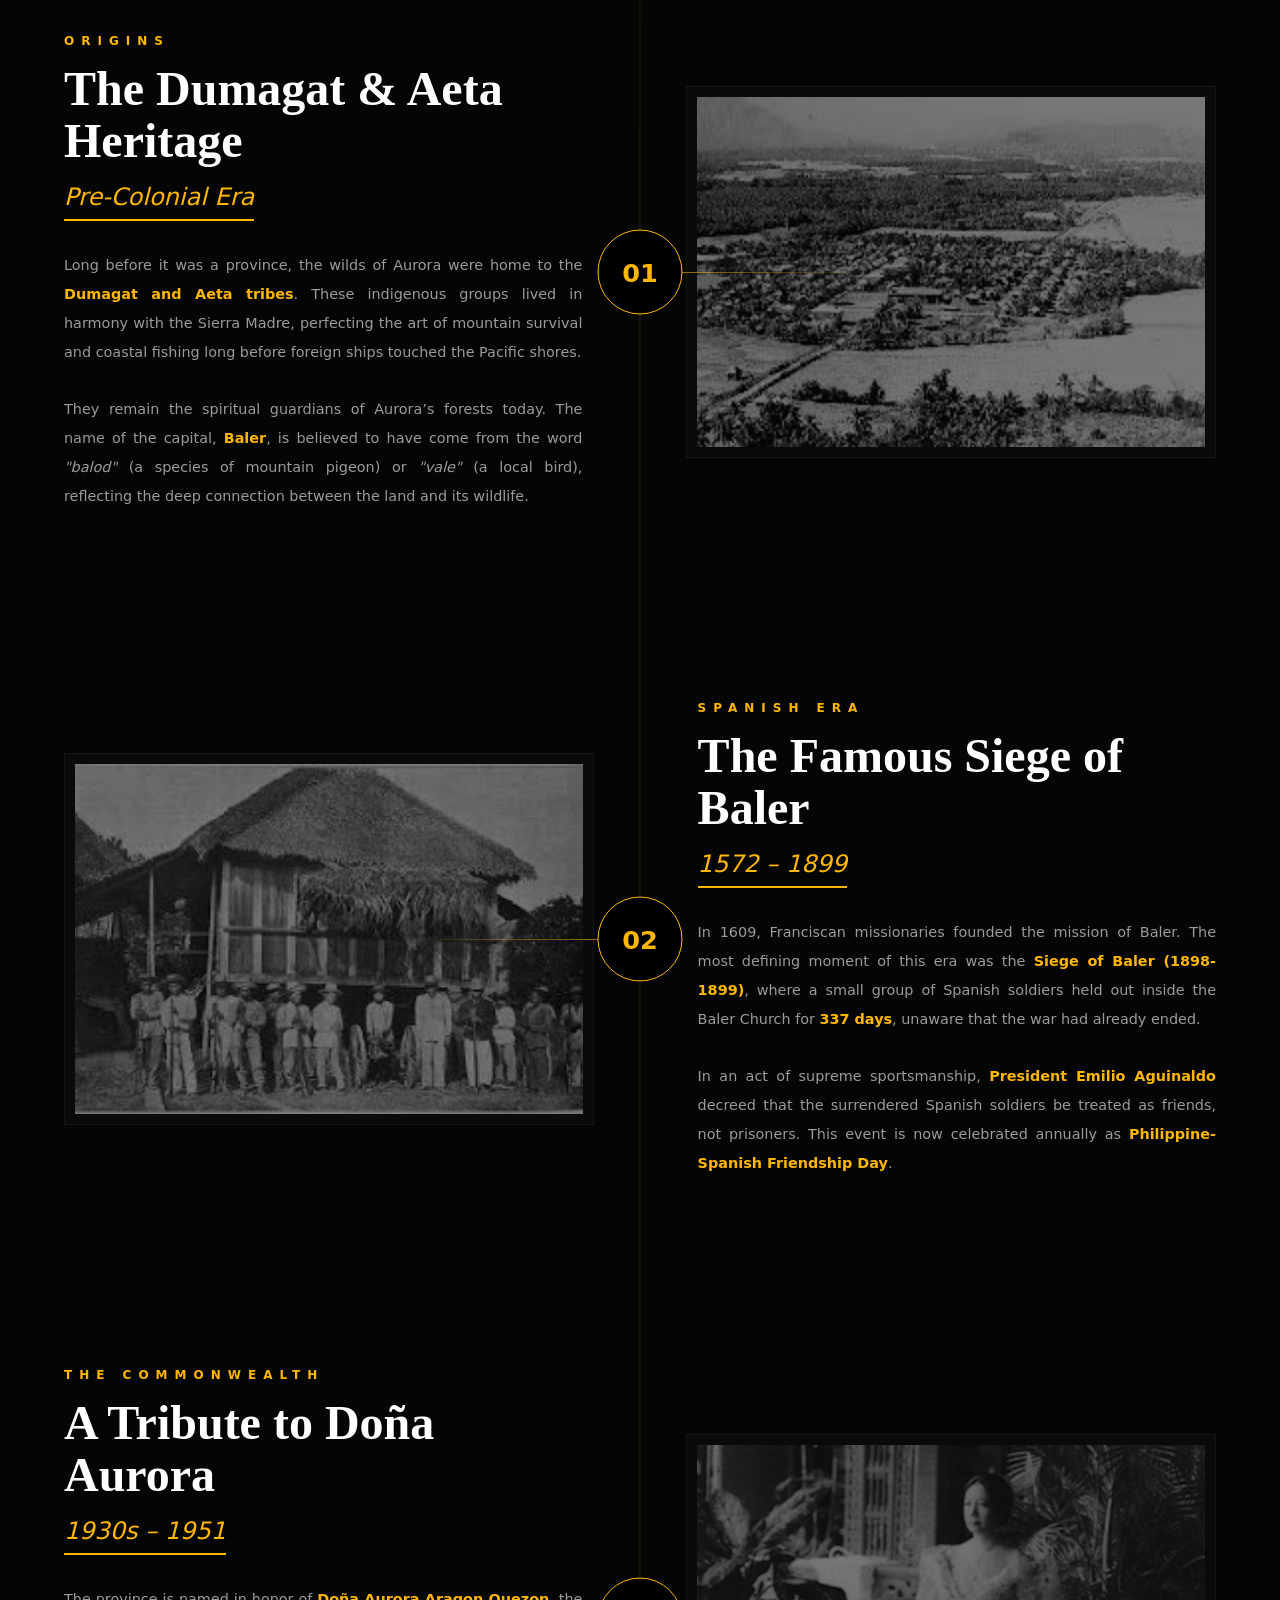
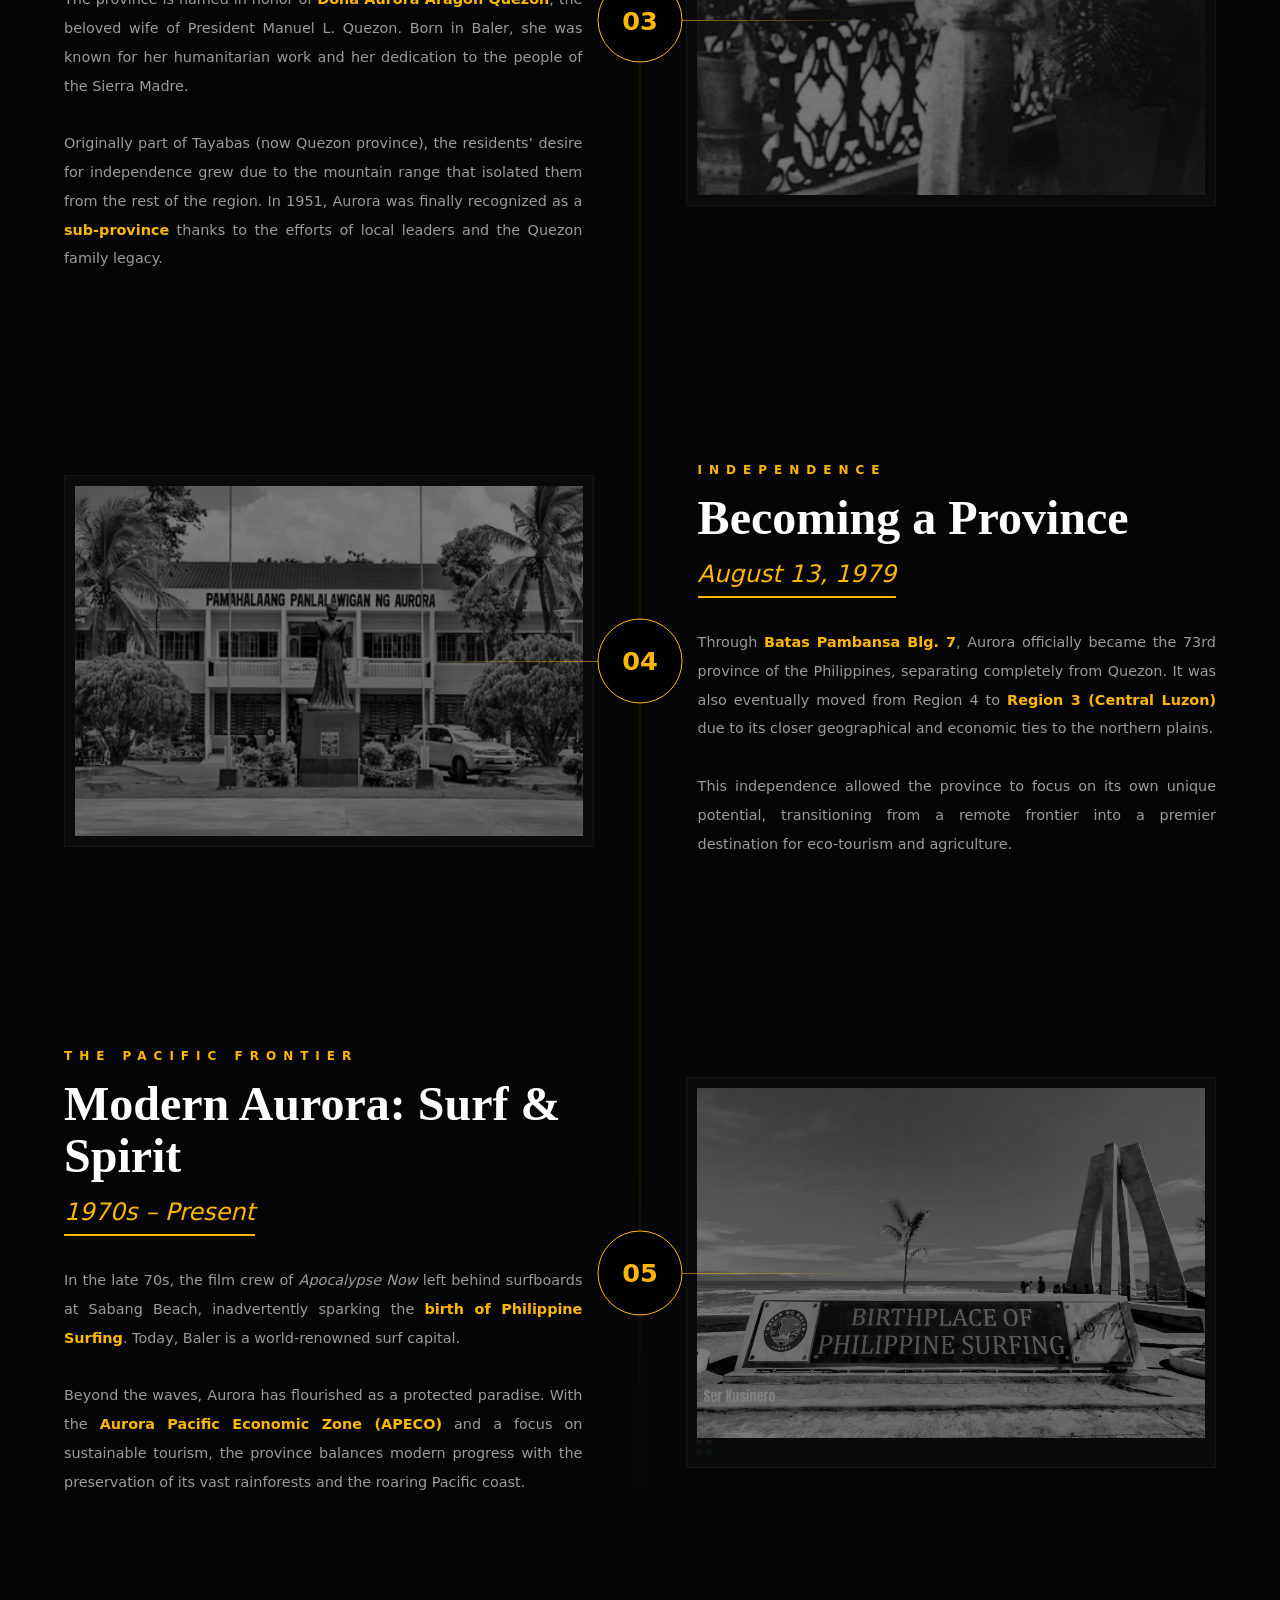
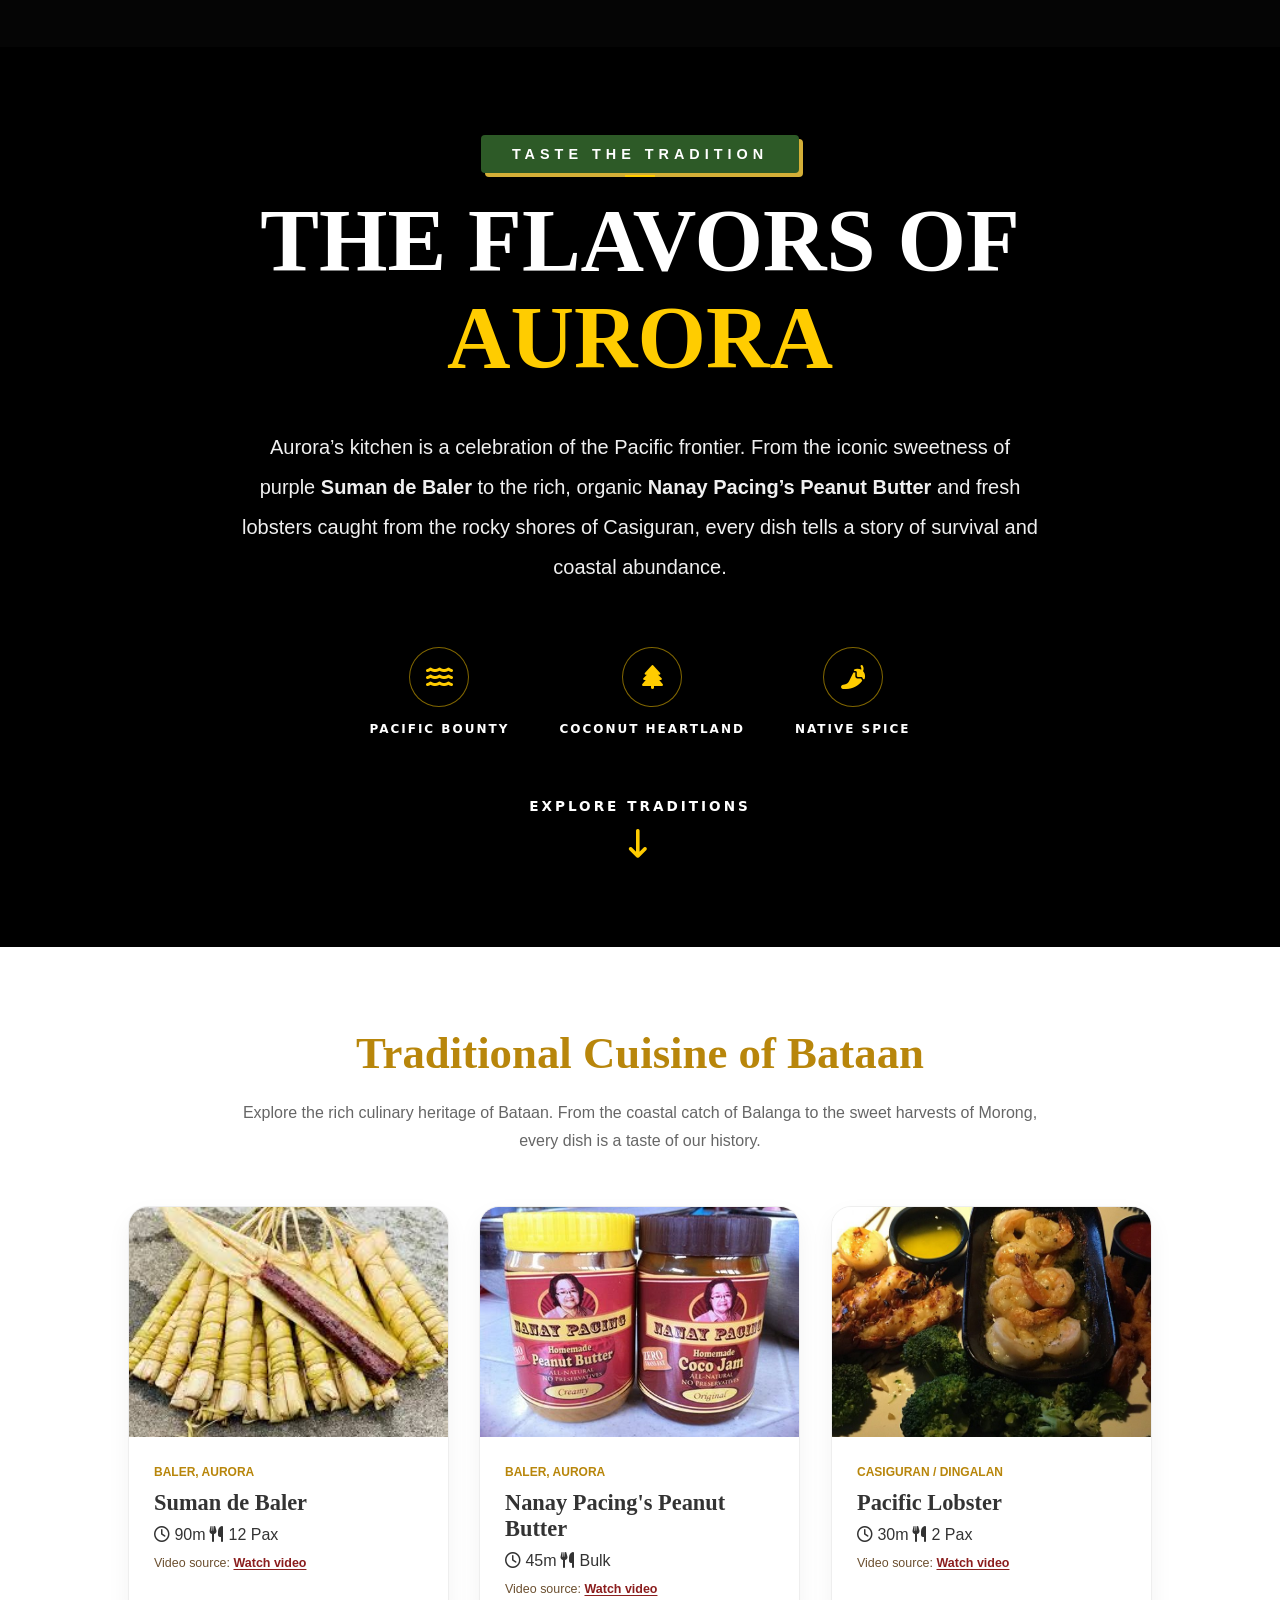
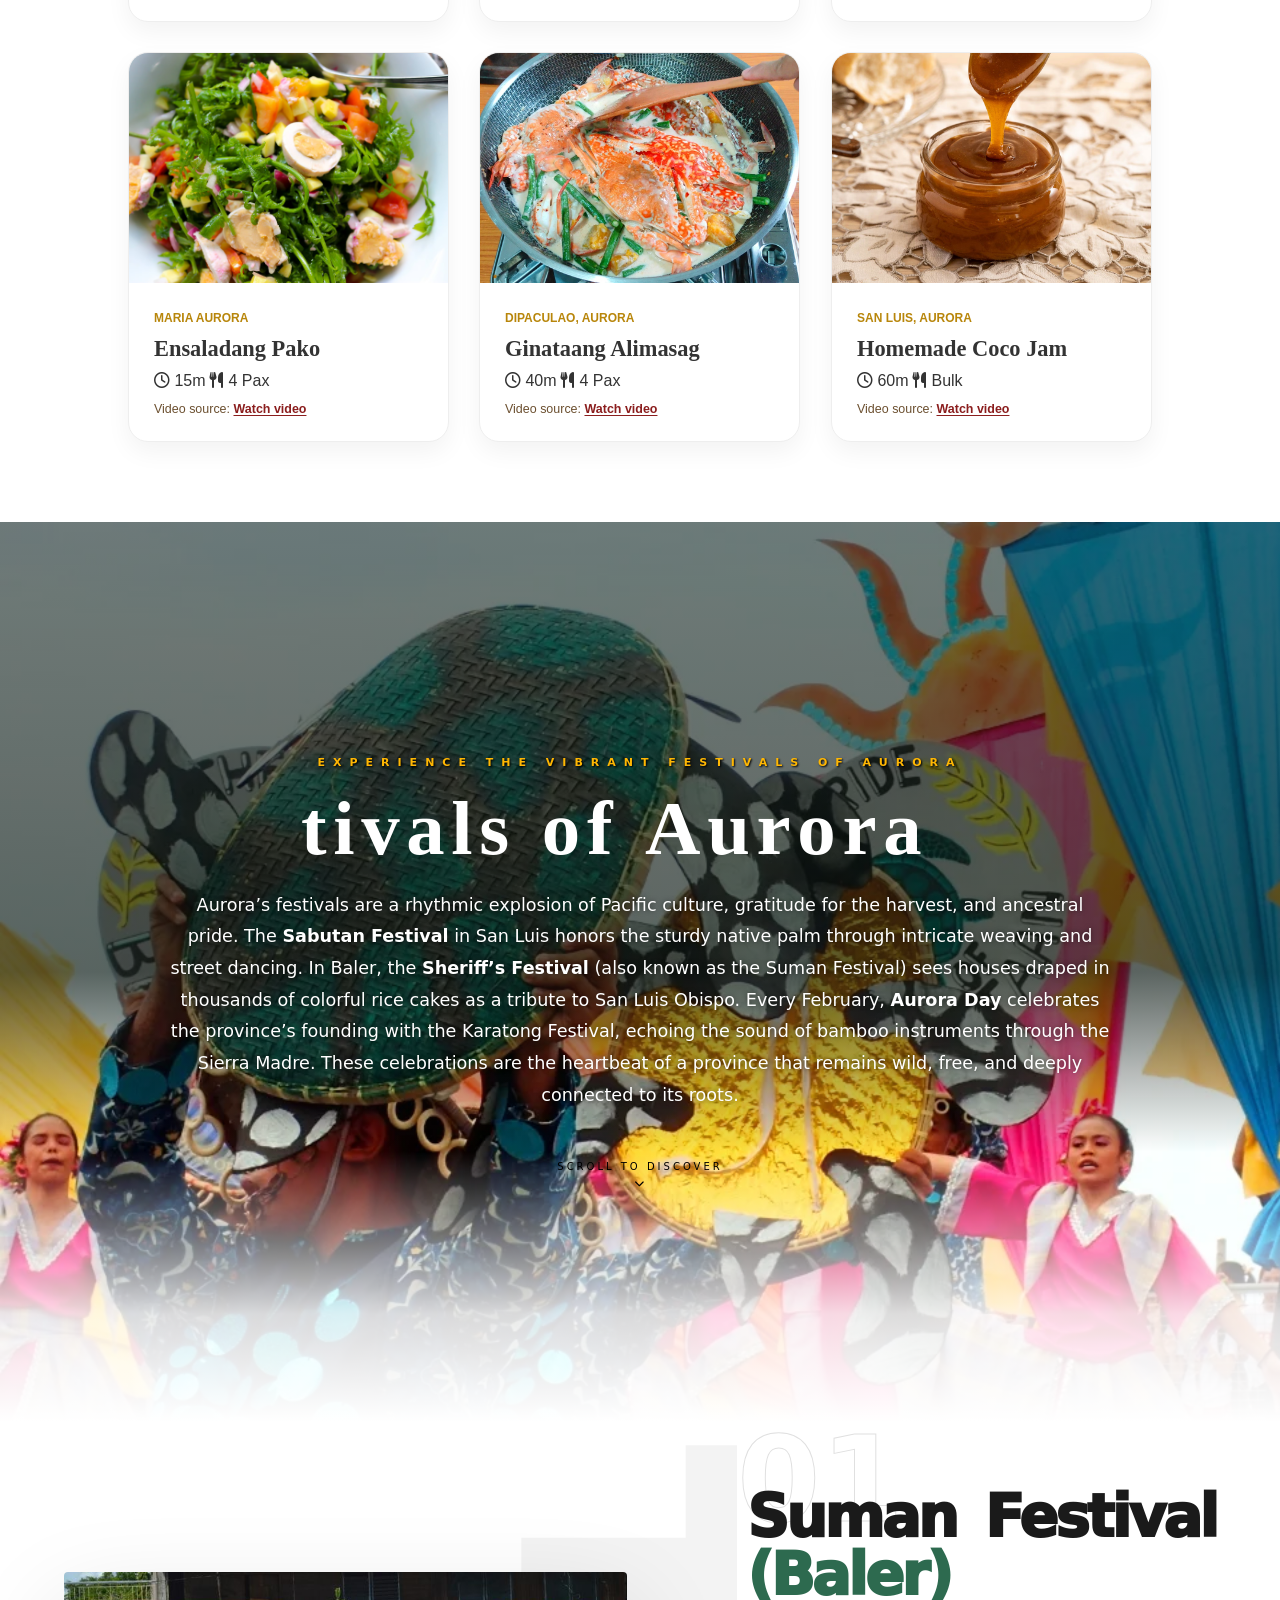
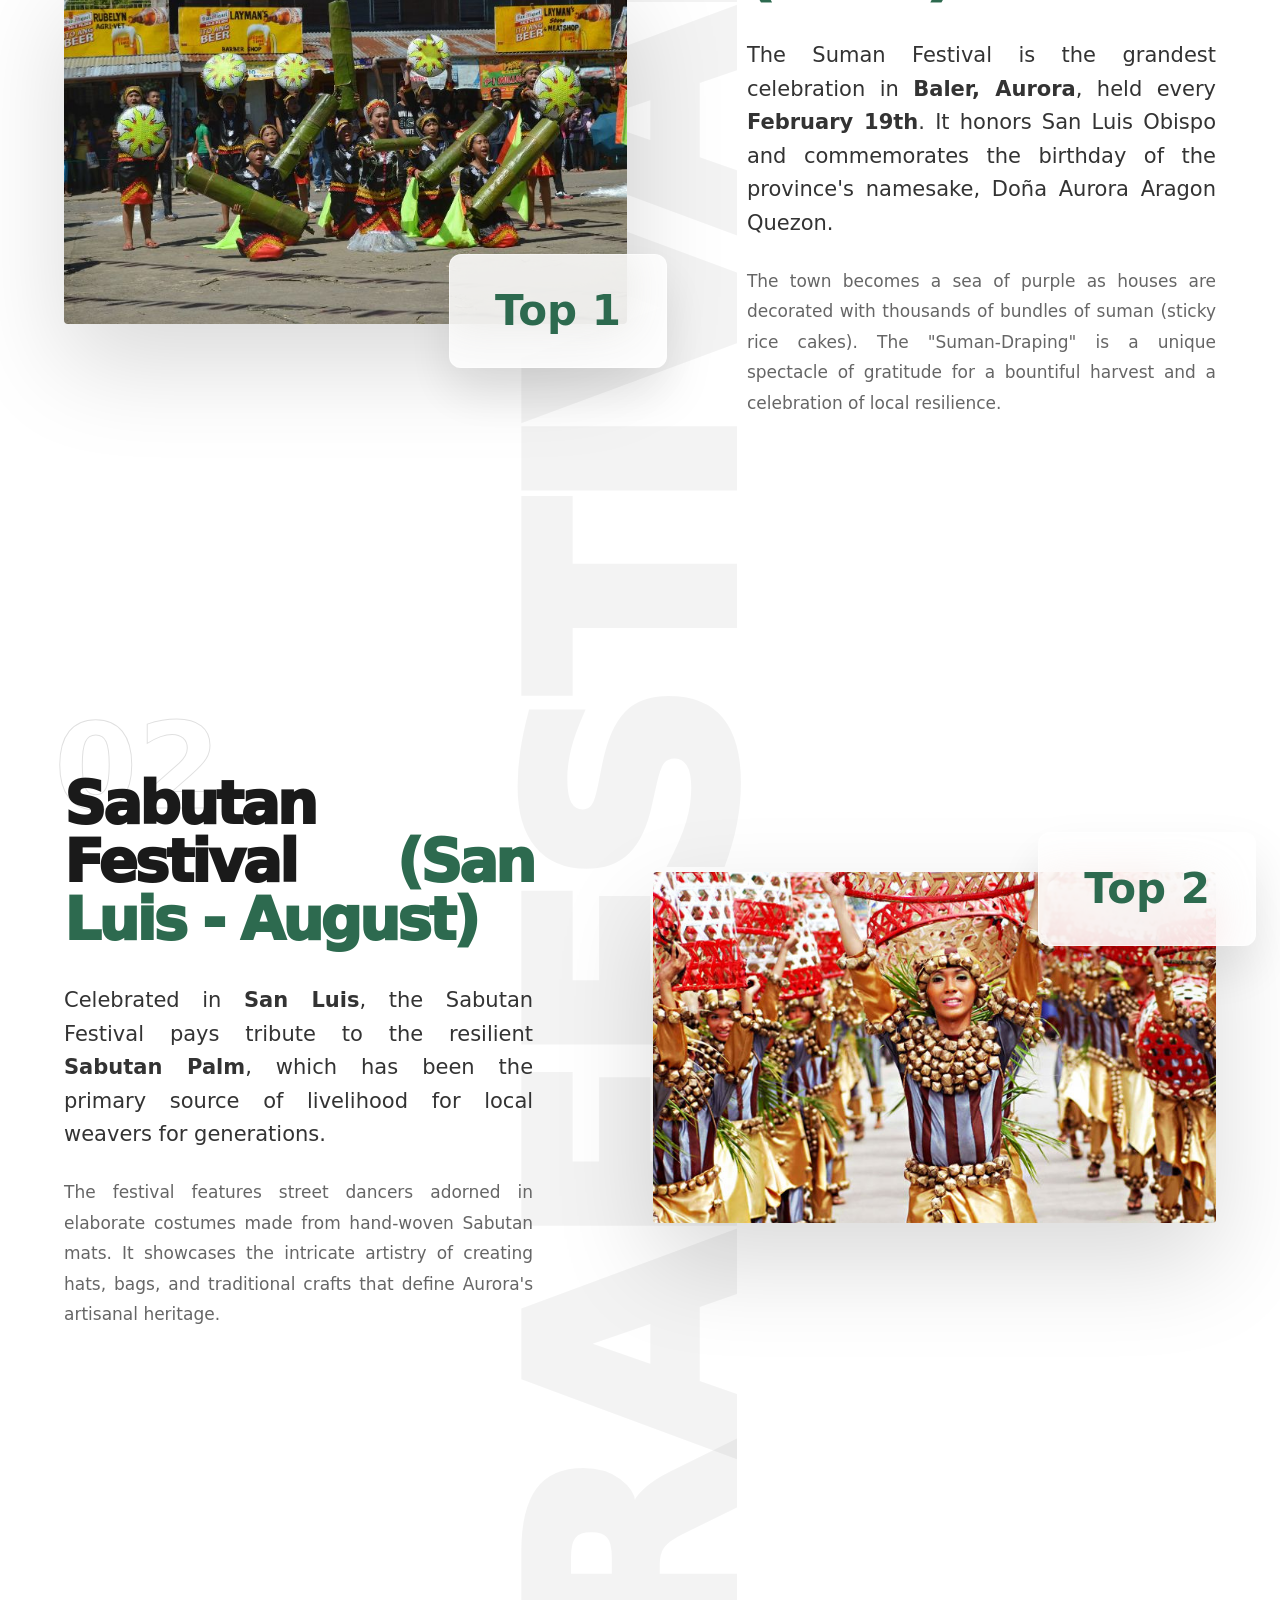
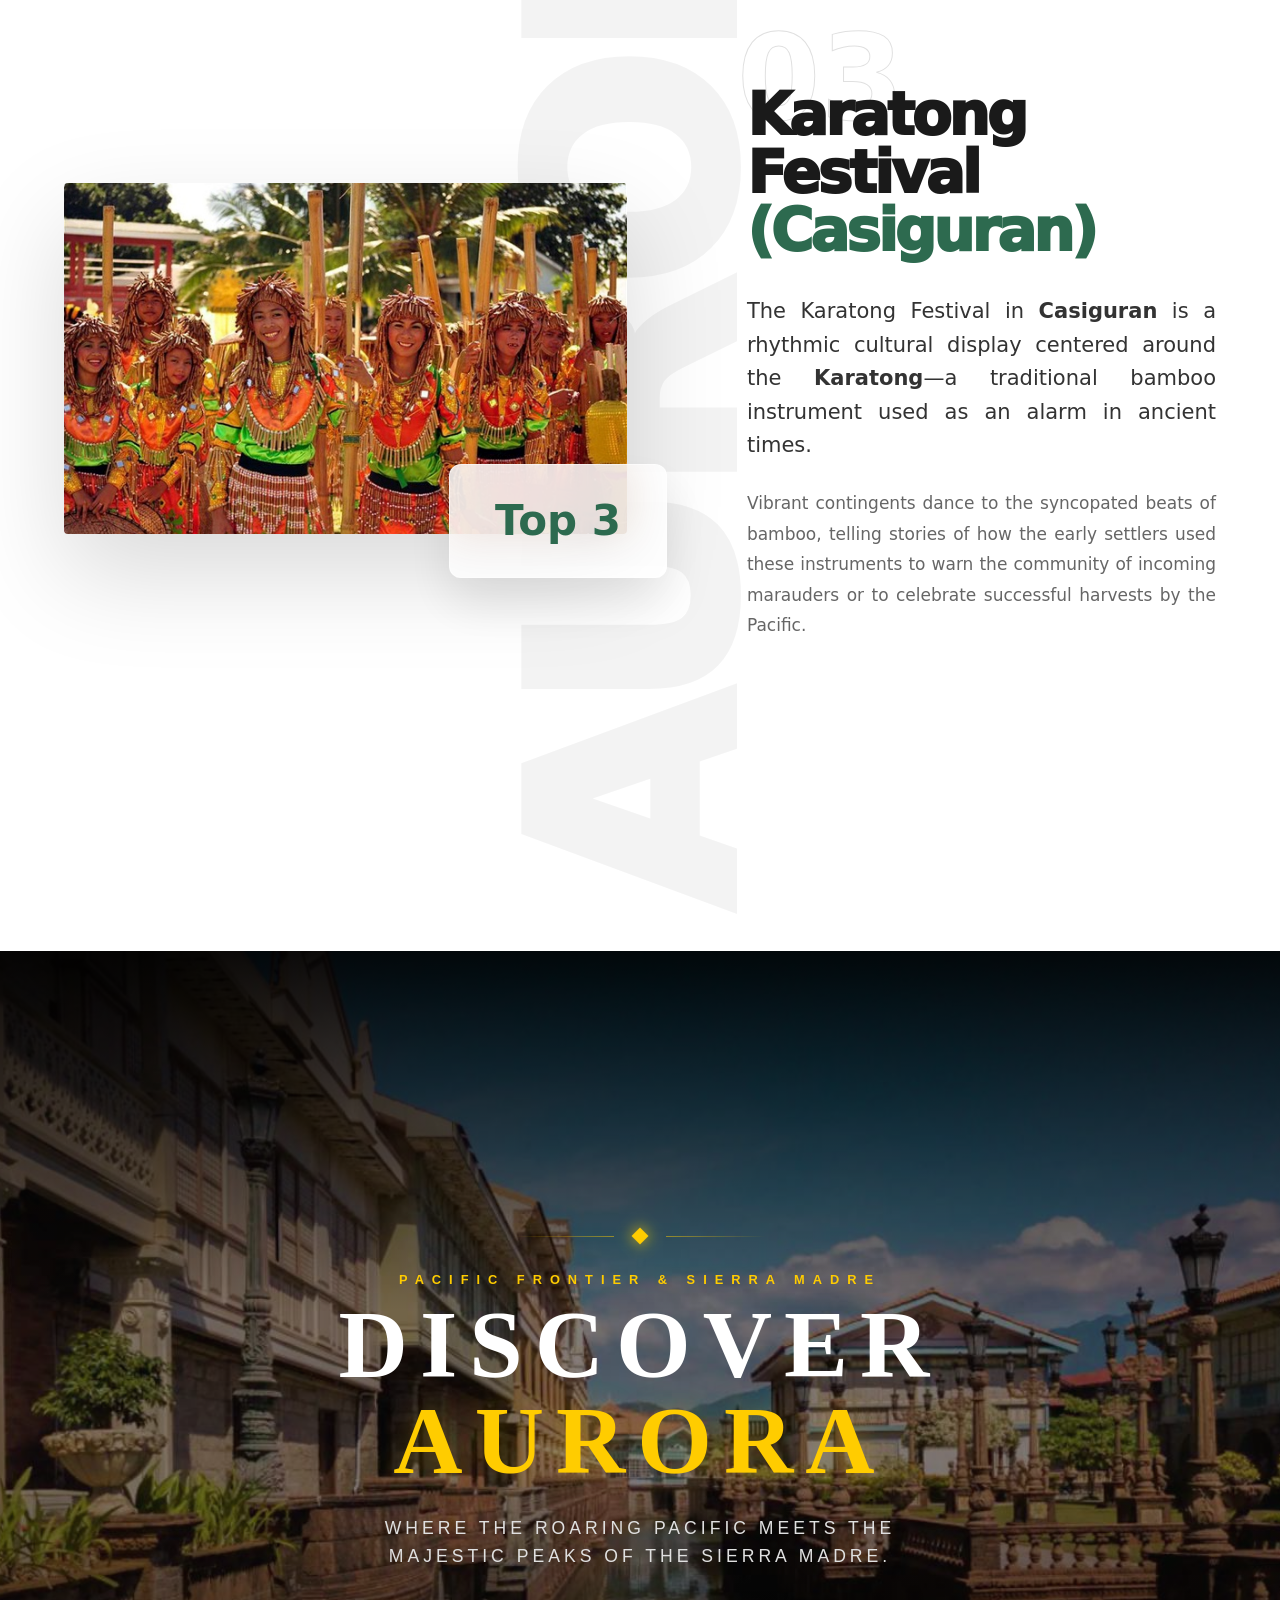
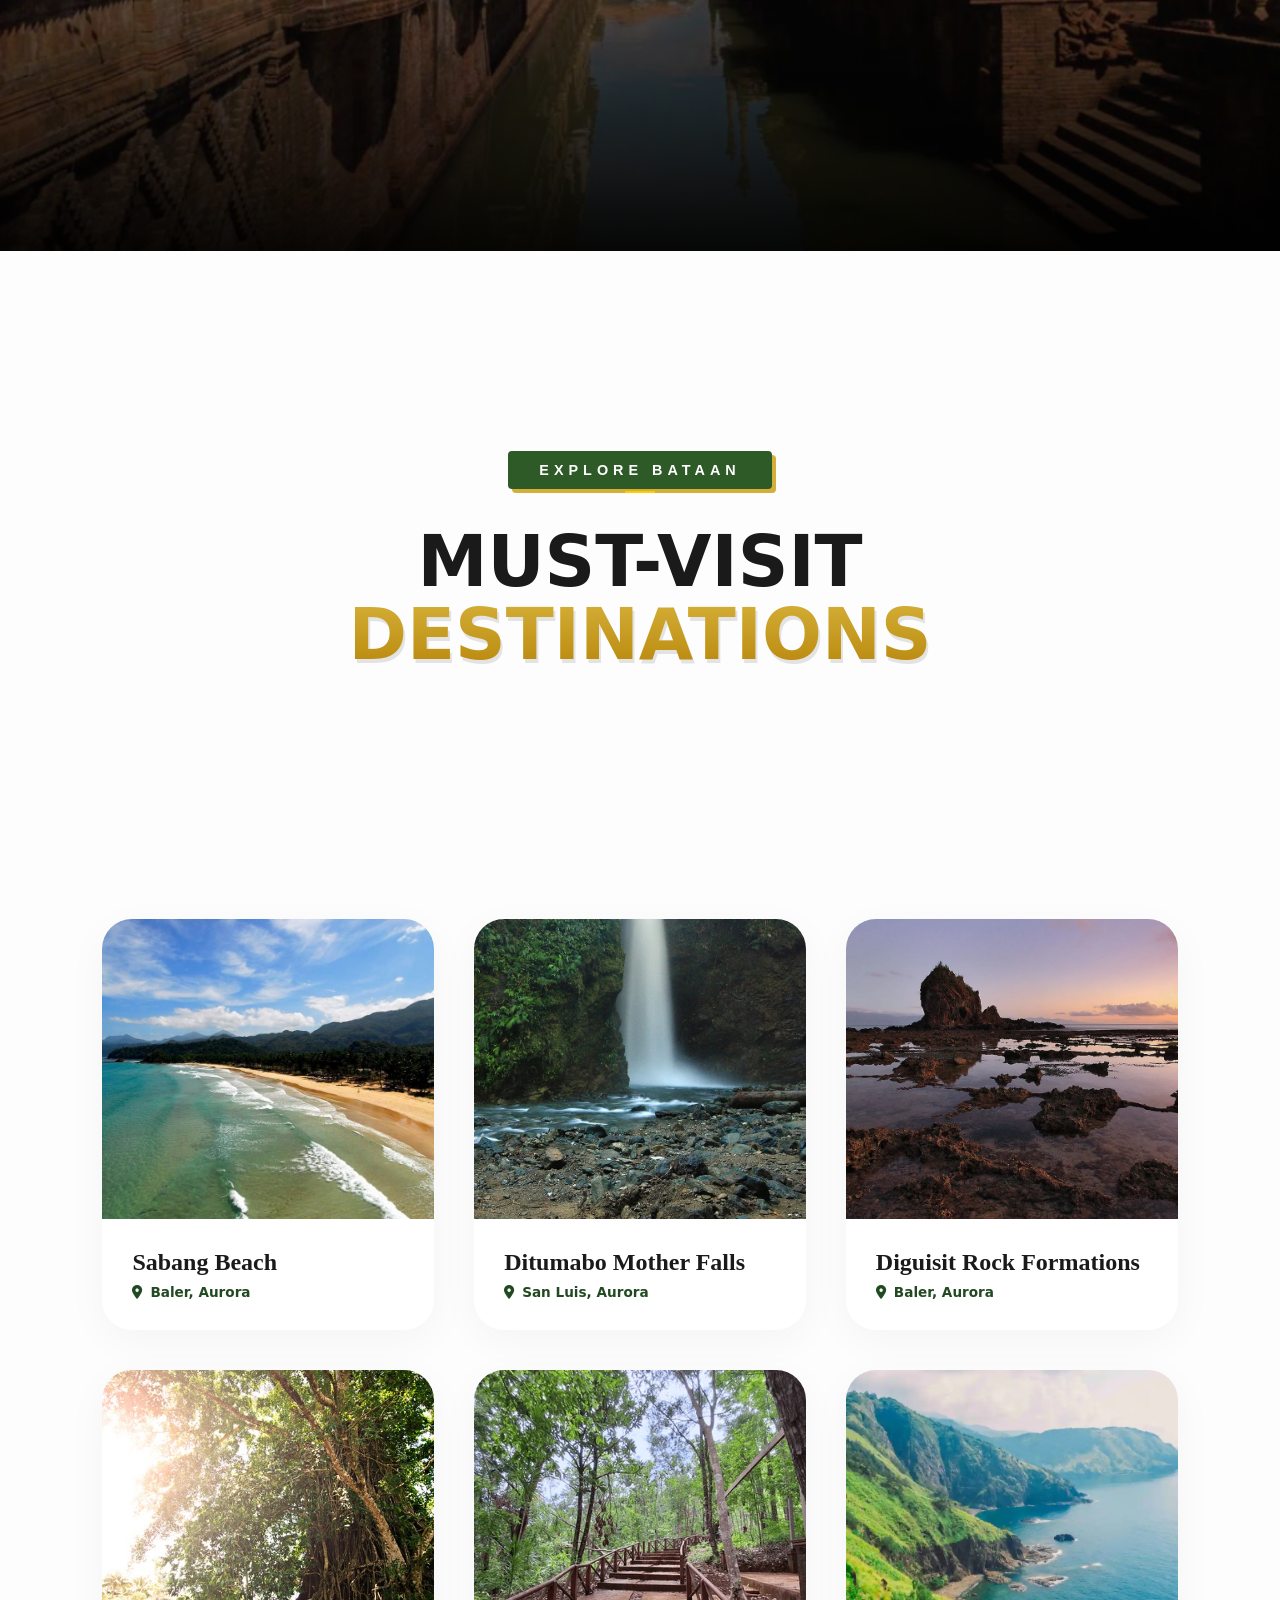
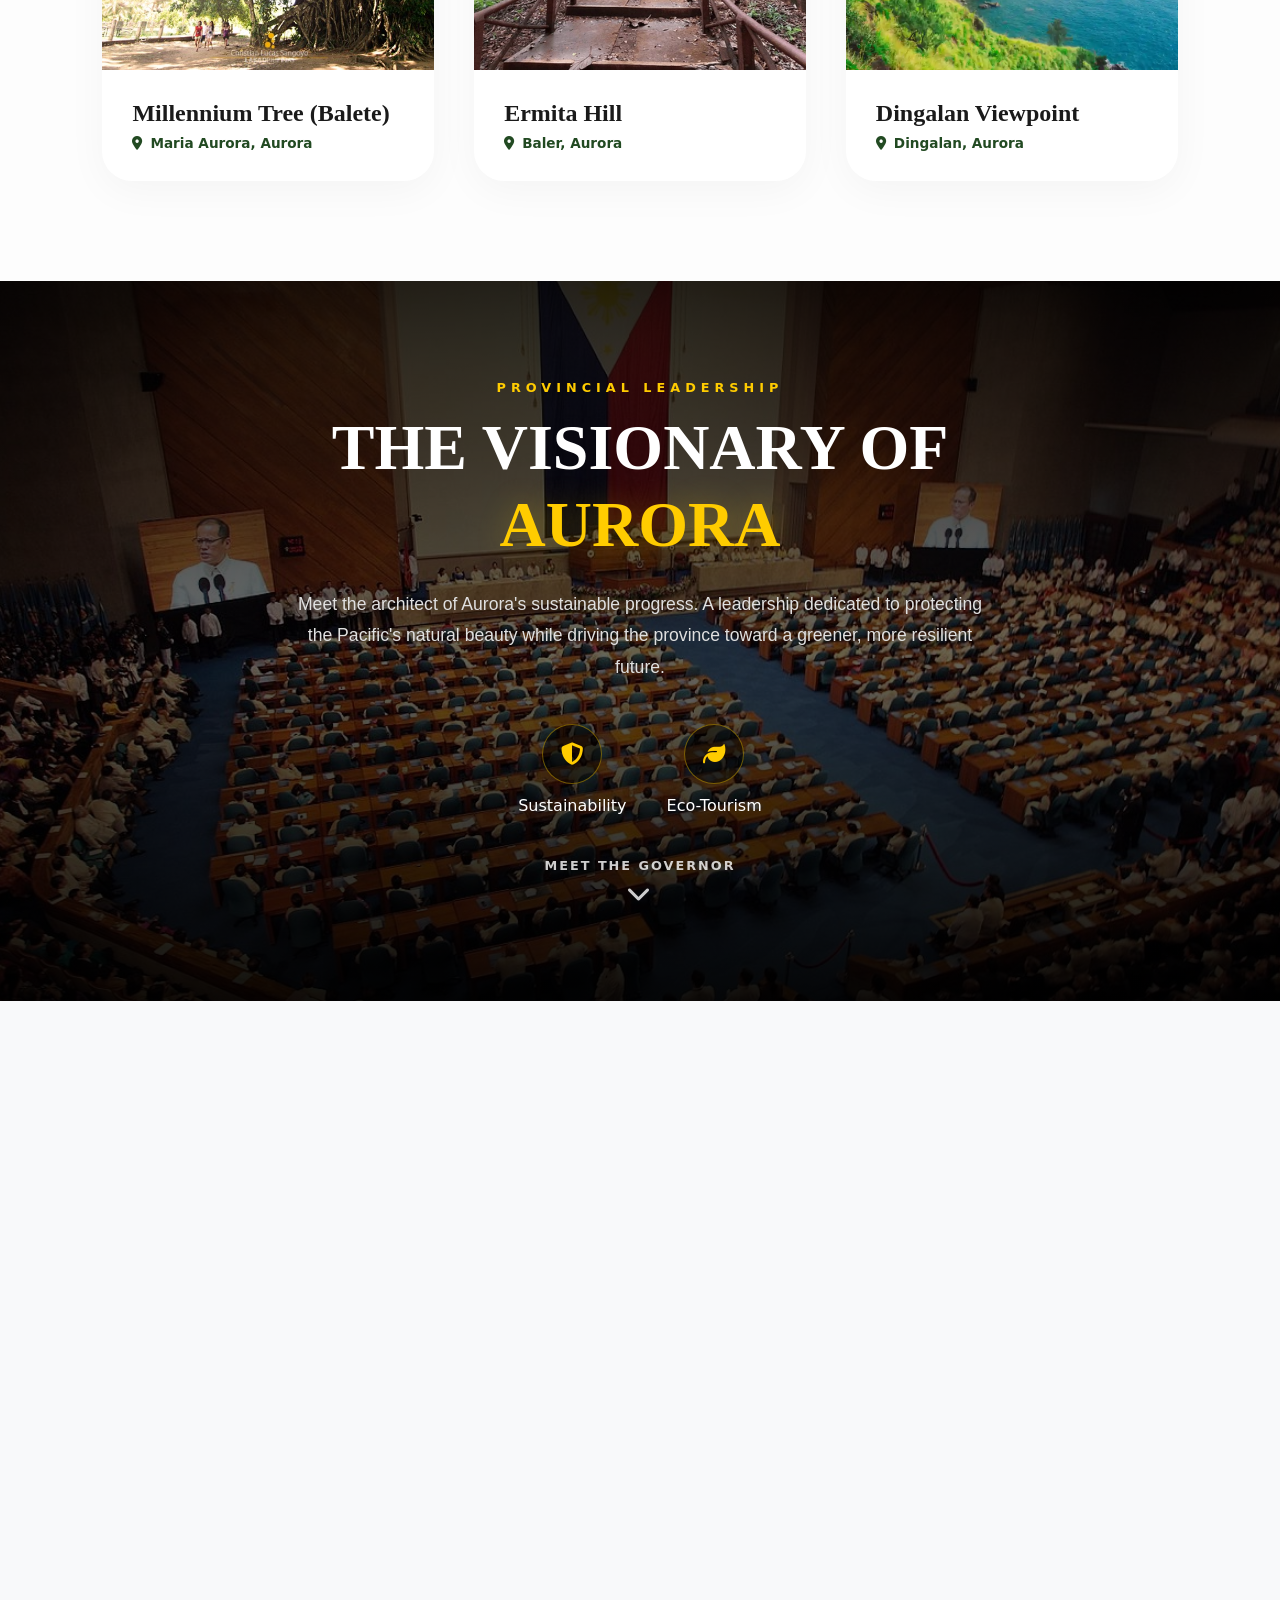
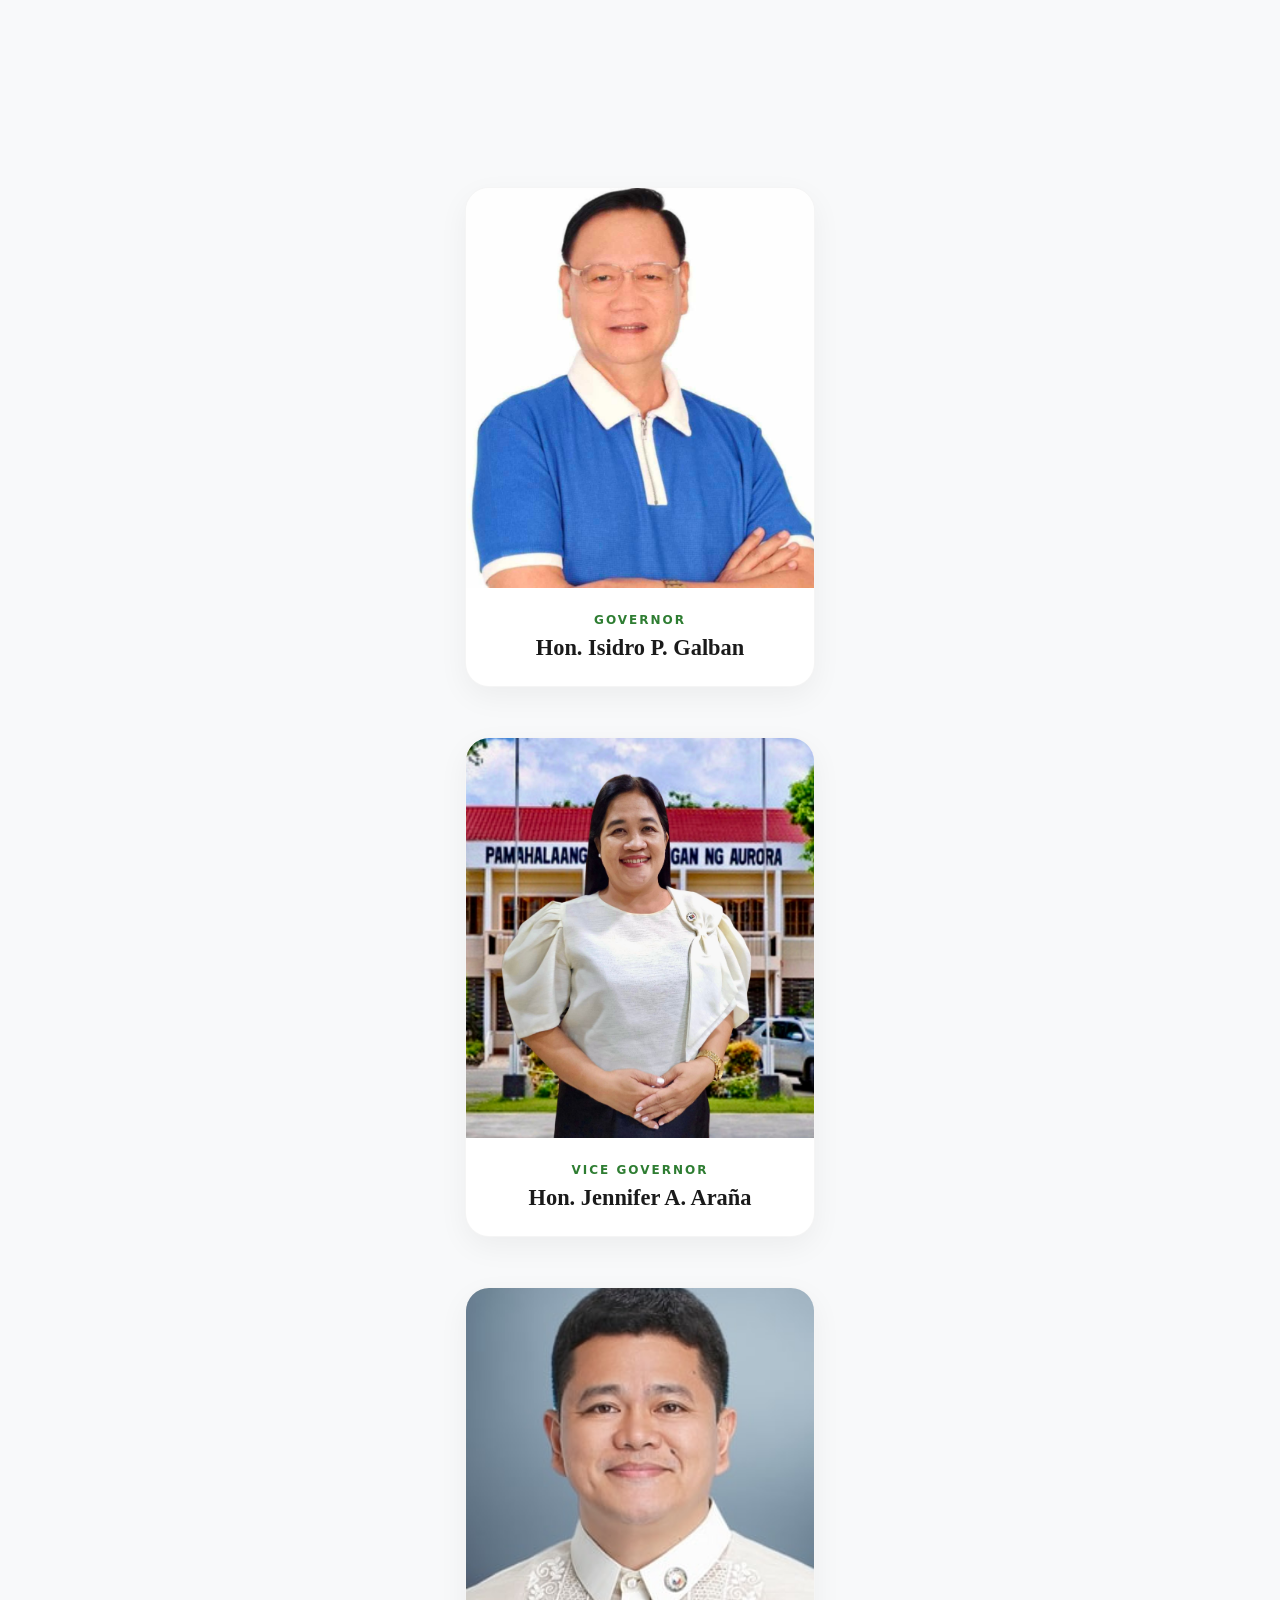
==== commit c62b4373: "api keys update" ====
--- a/HTML/Aurora.html
+++ b/HTML/Aurora.html
@@ -13,7 +13,7 @@
   <link rel="stylesheet" href="../STYLE/kikyam.css">
 </head>
 
-<body data-groq-key="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">
+<body data-groq-key="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">
 
 <div class="page-intro-overlay" role="status" aria-live="polite">
   <div class="page-intro-visual" aria-hidden="true">
@@ -38,7 +38,7 @@
   </div>
 </div>
 
-    <header class="main-navigation">
+    <header class="main-navigation">
       <nav class="nav-wrapper">
         <div class="site-logo">
           <div class="icon-box">
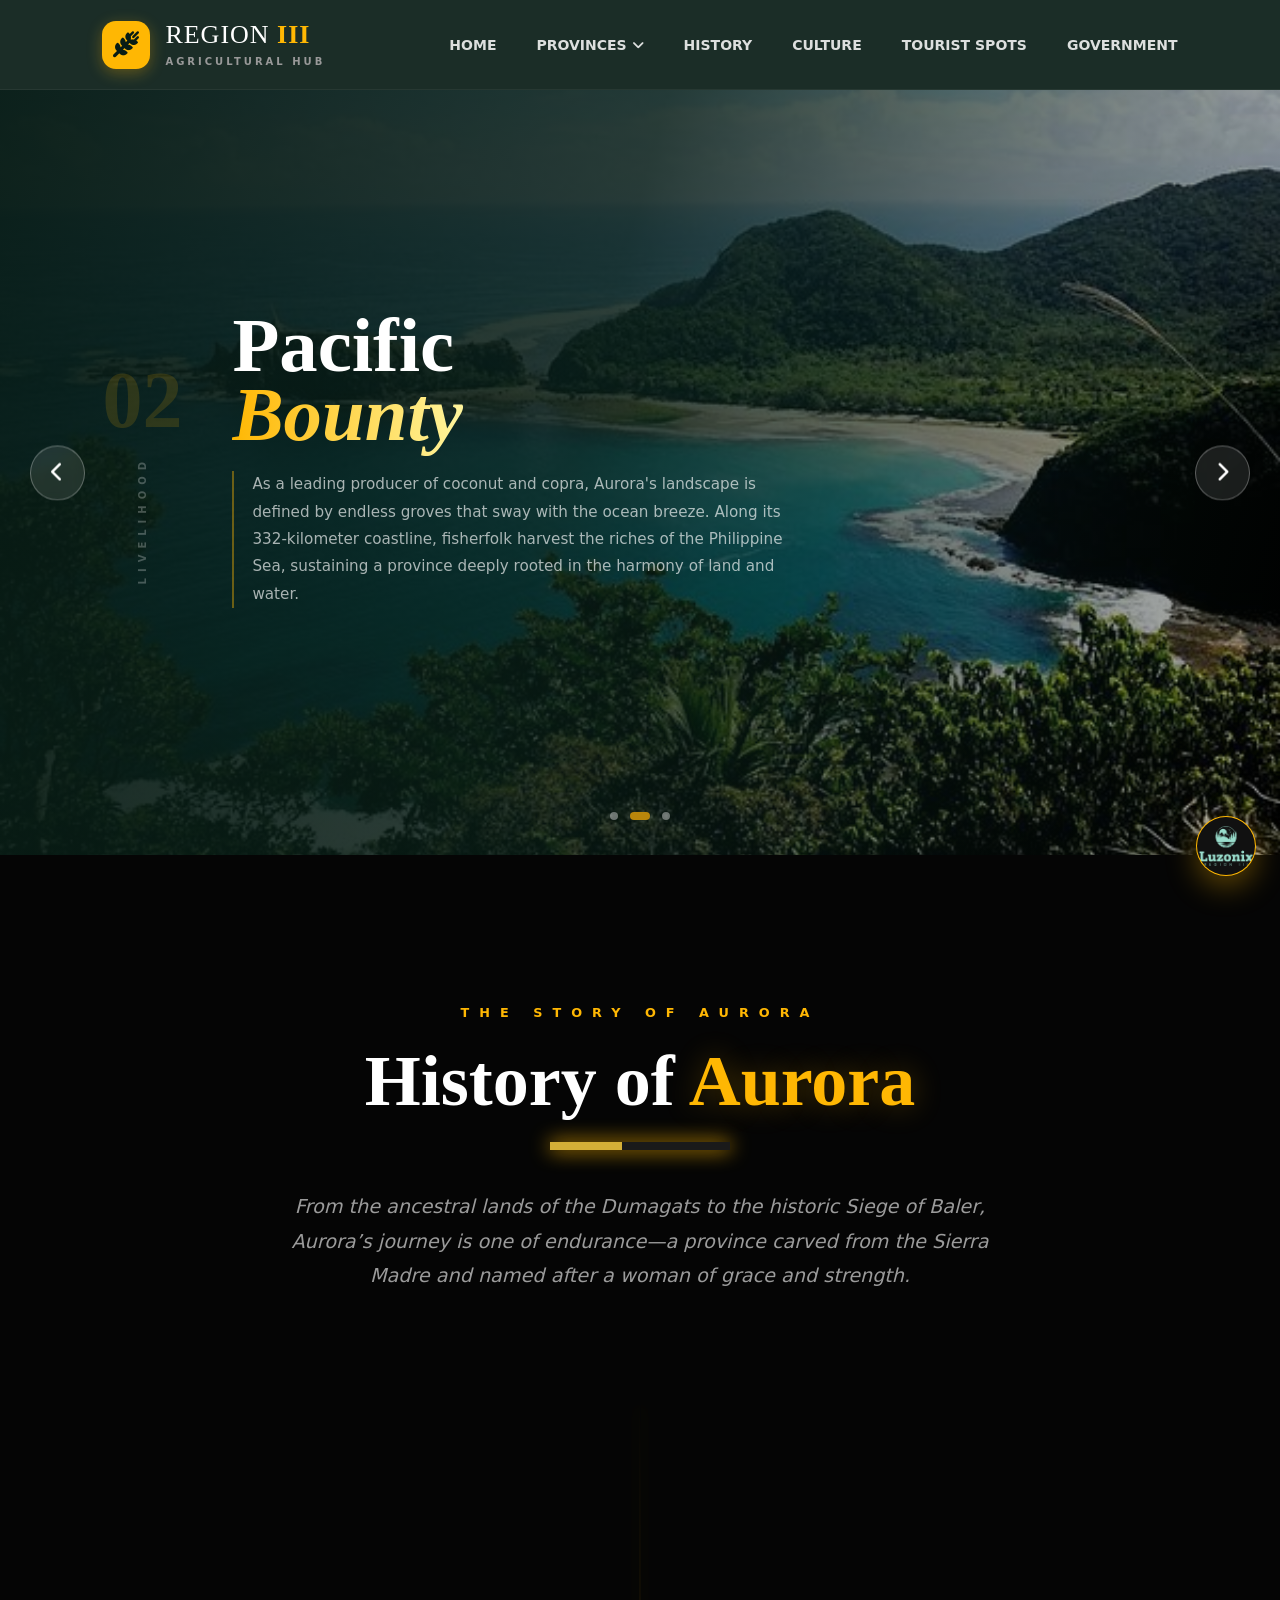
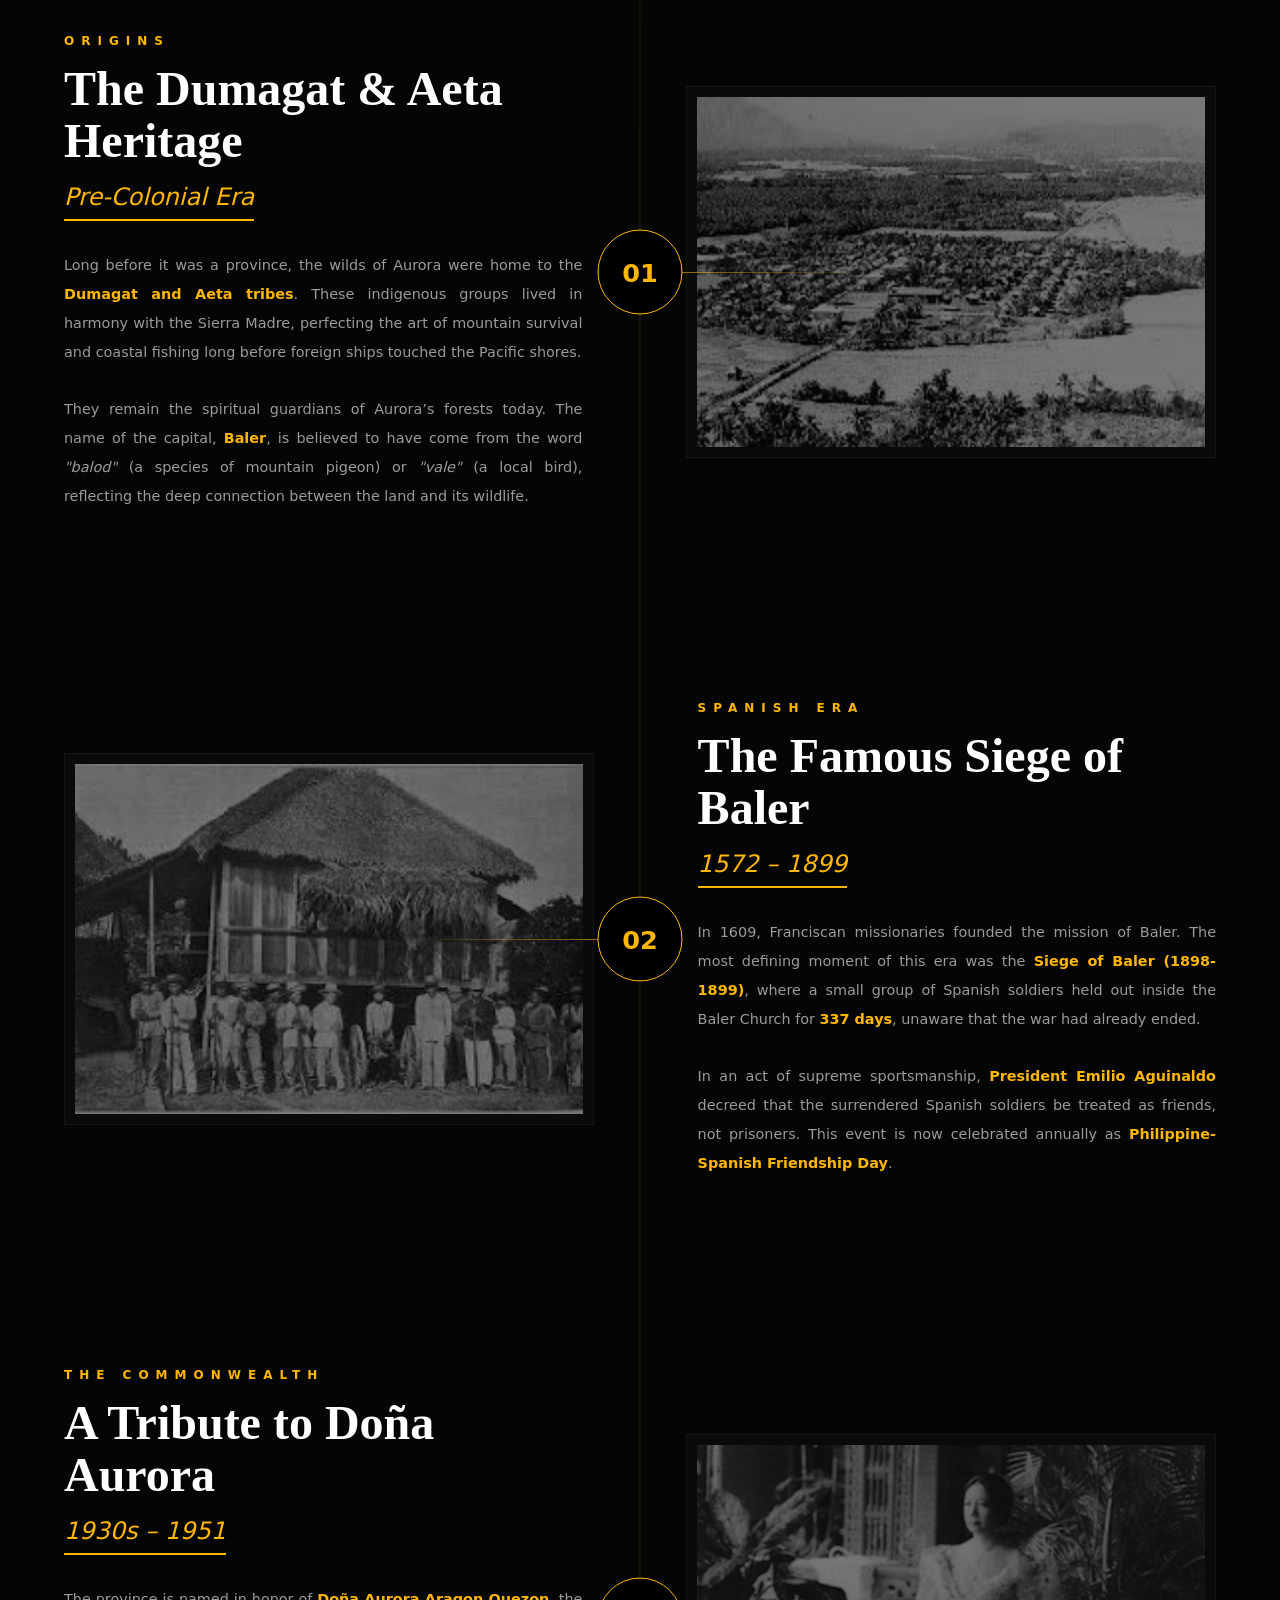
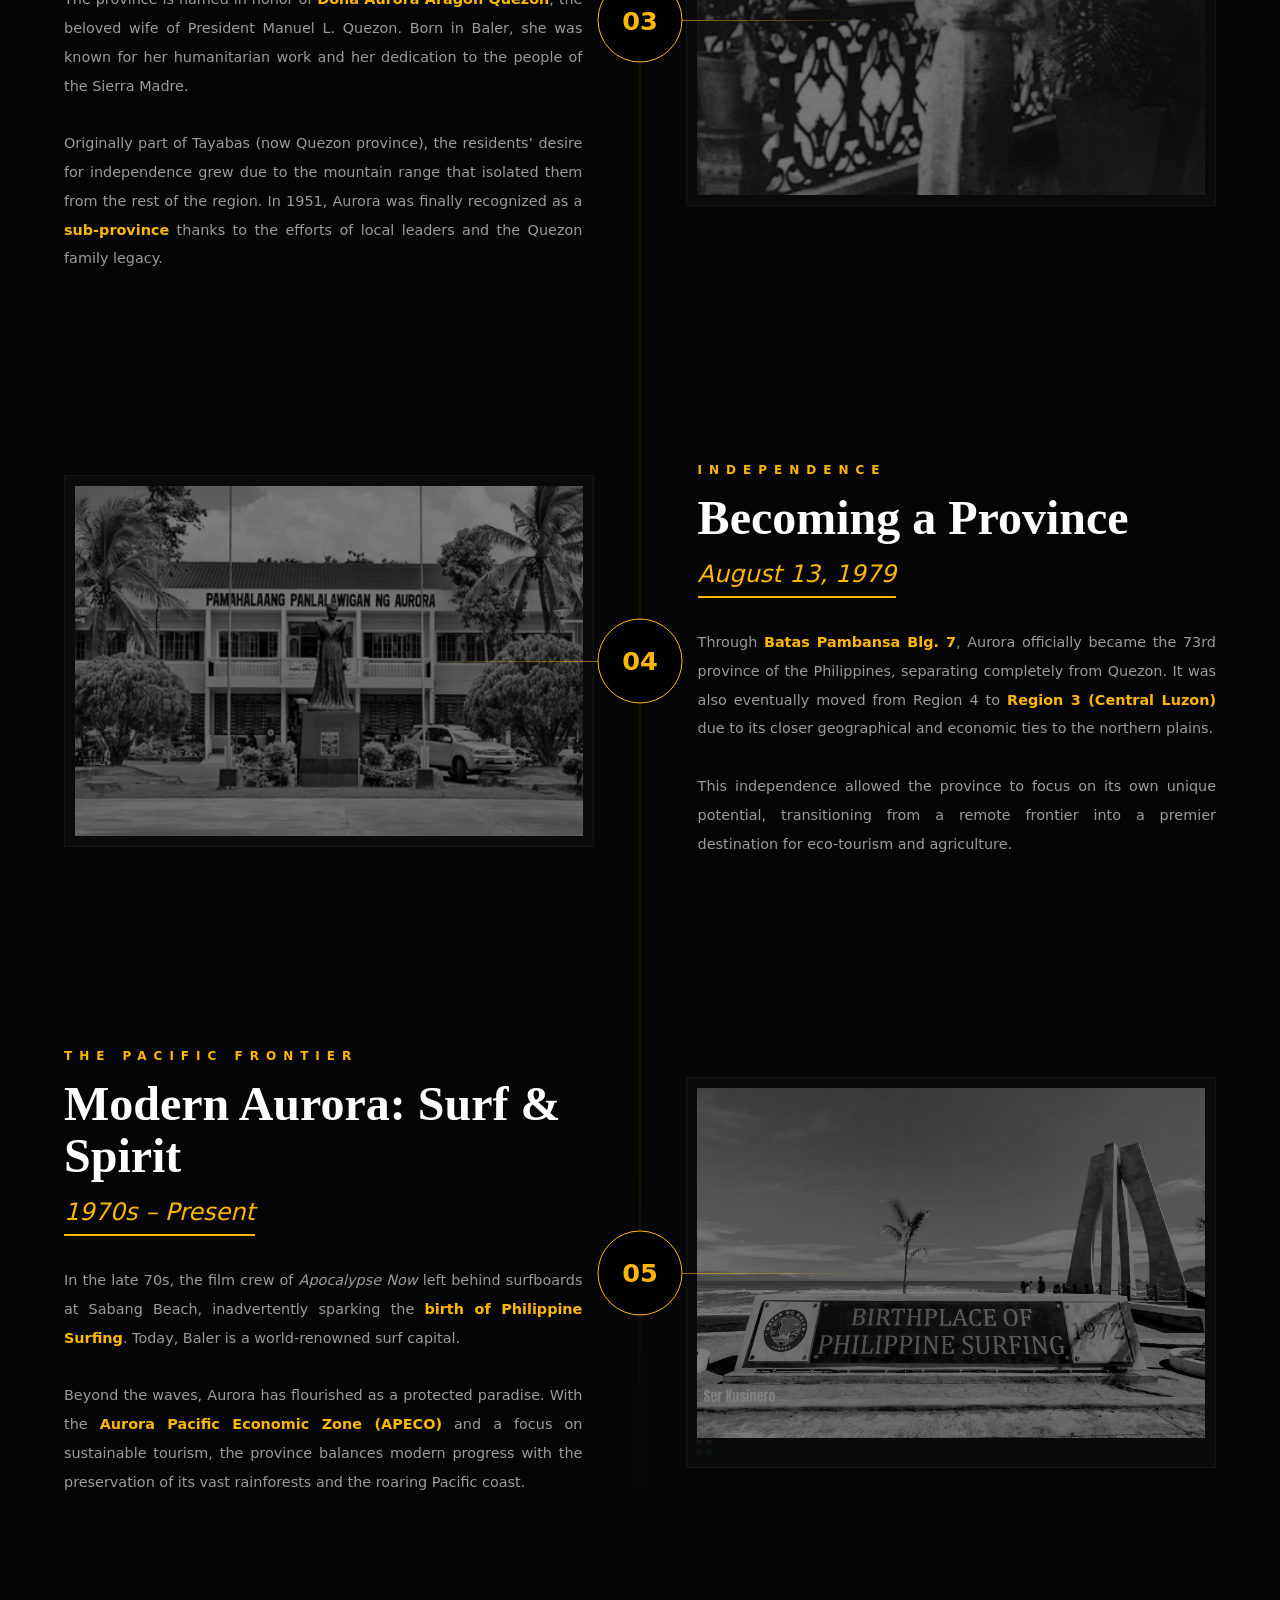
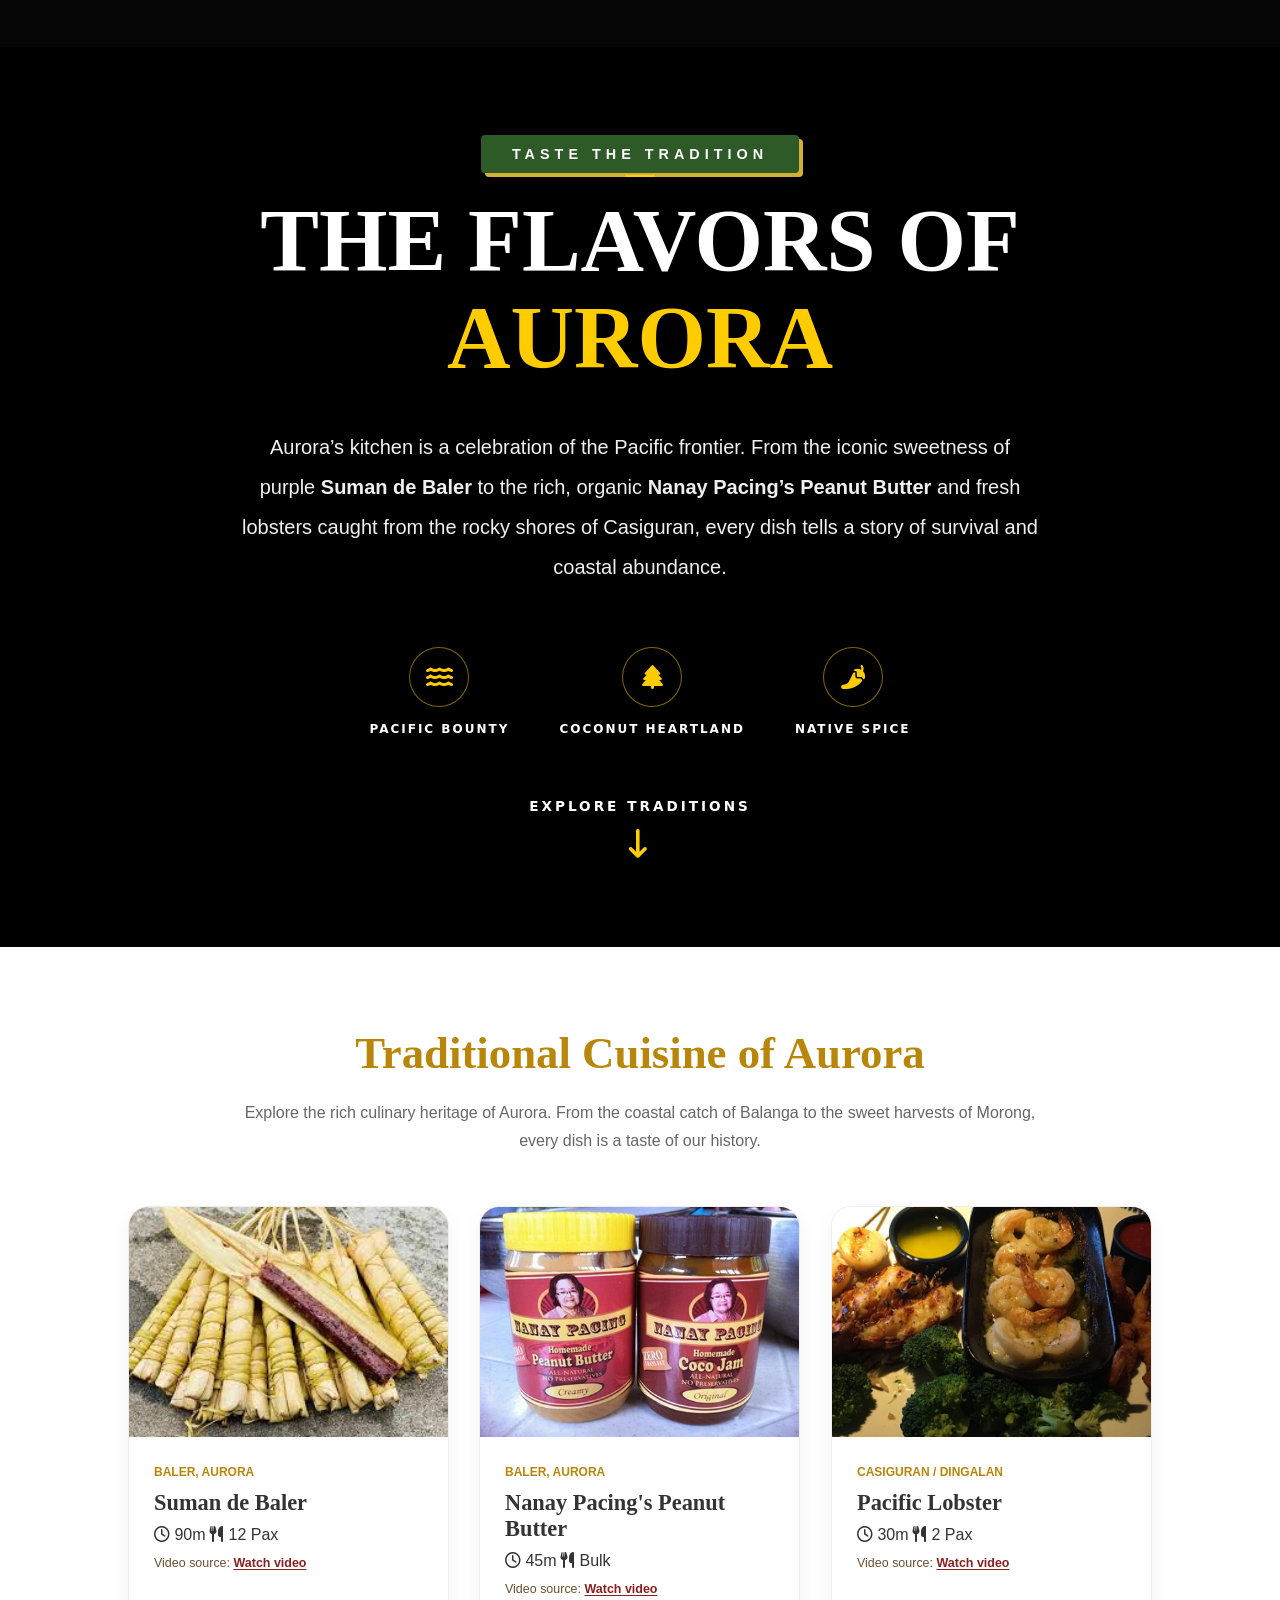
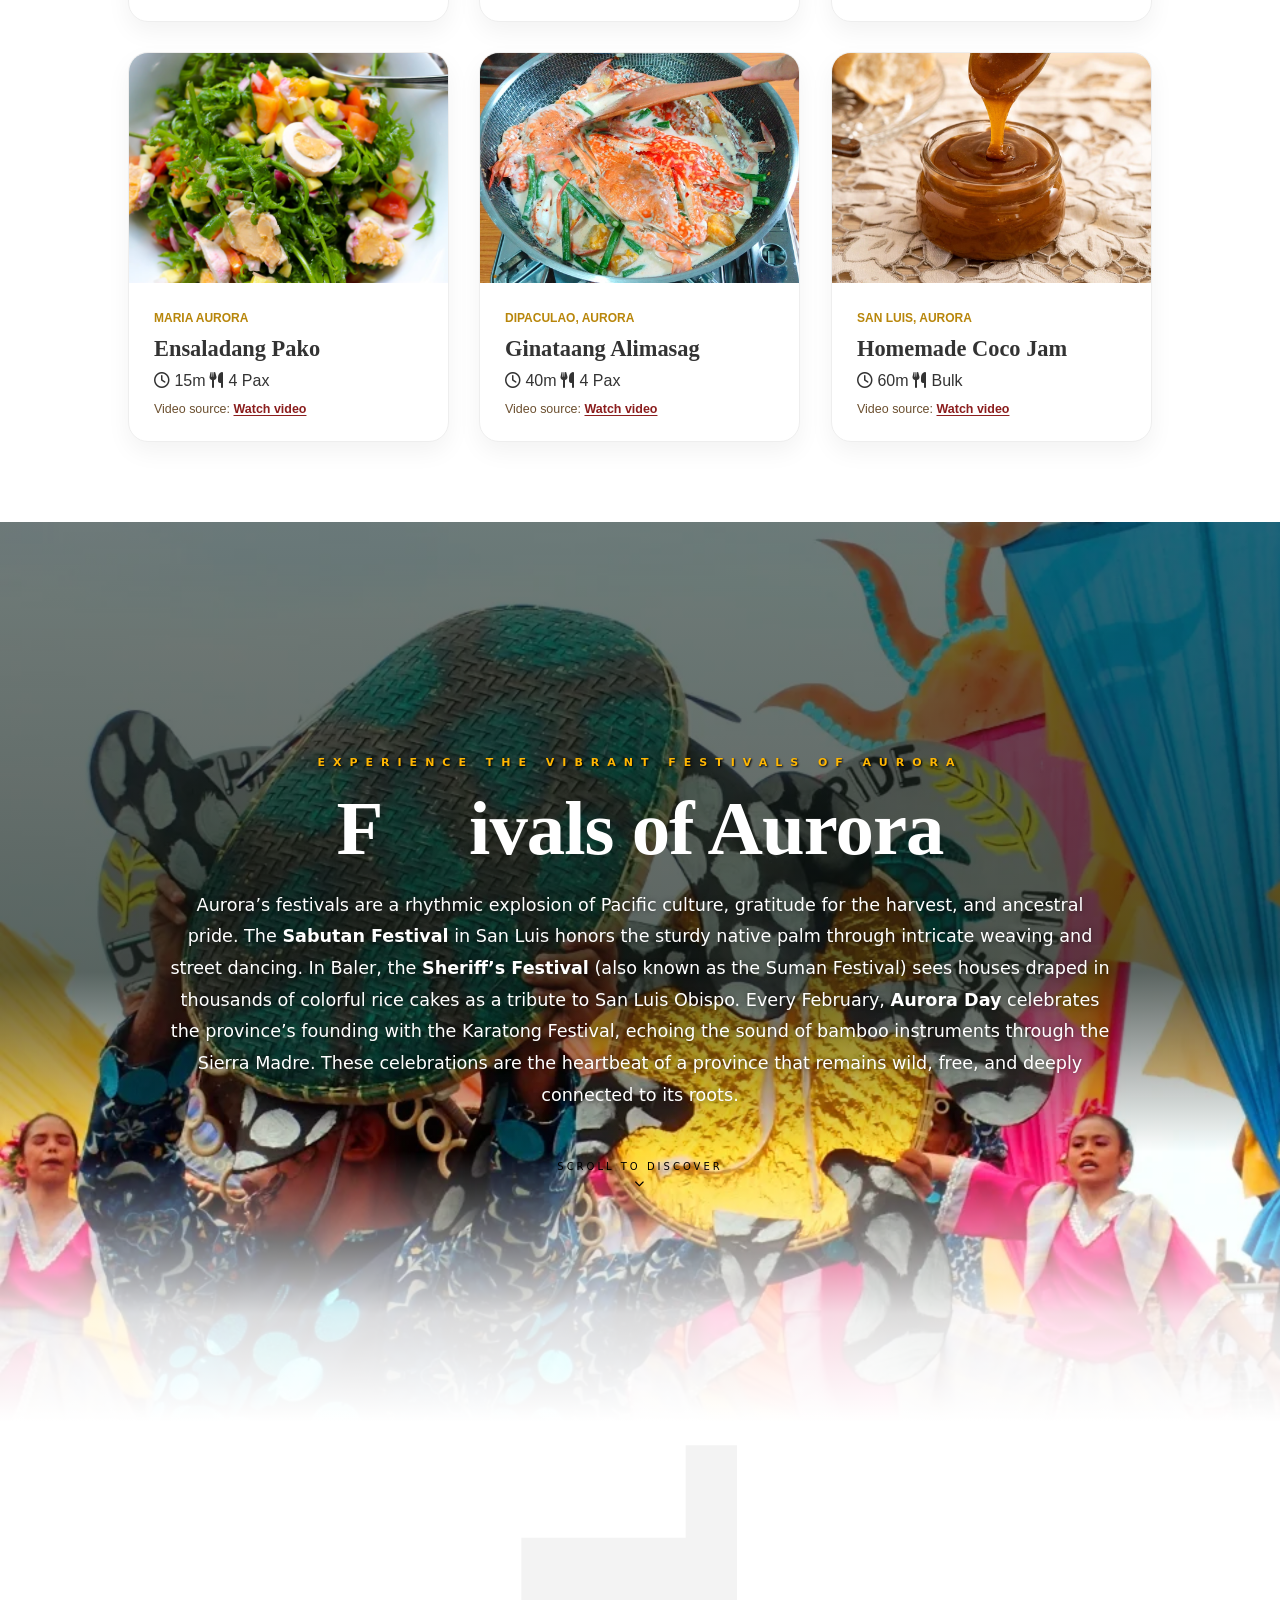
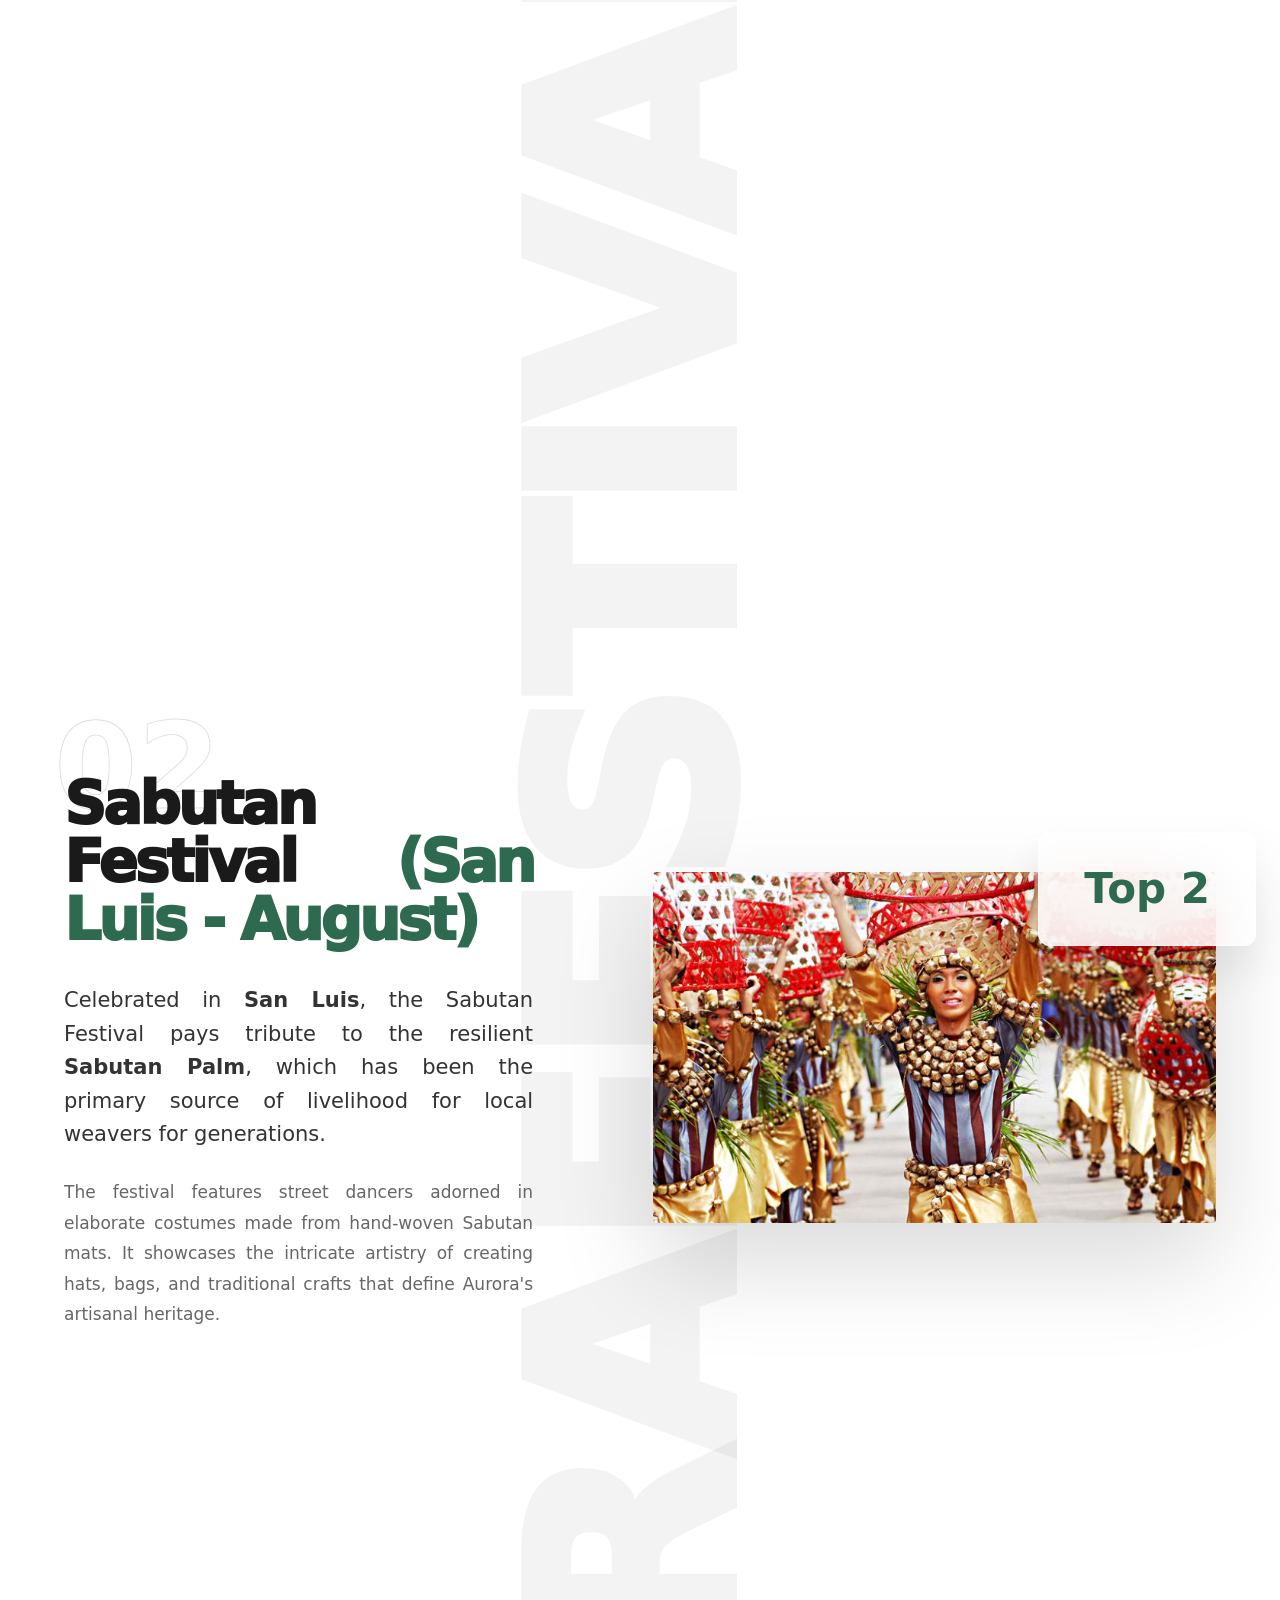
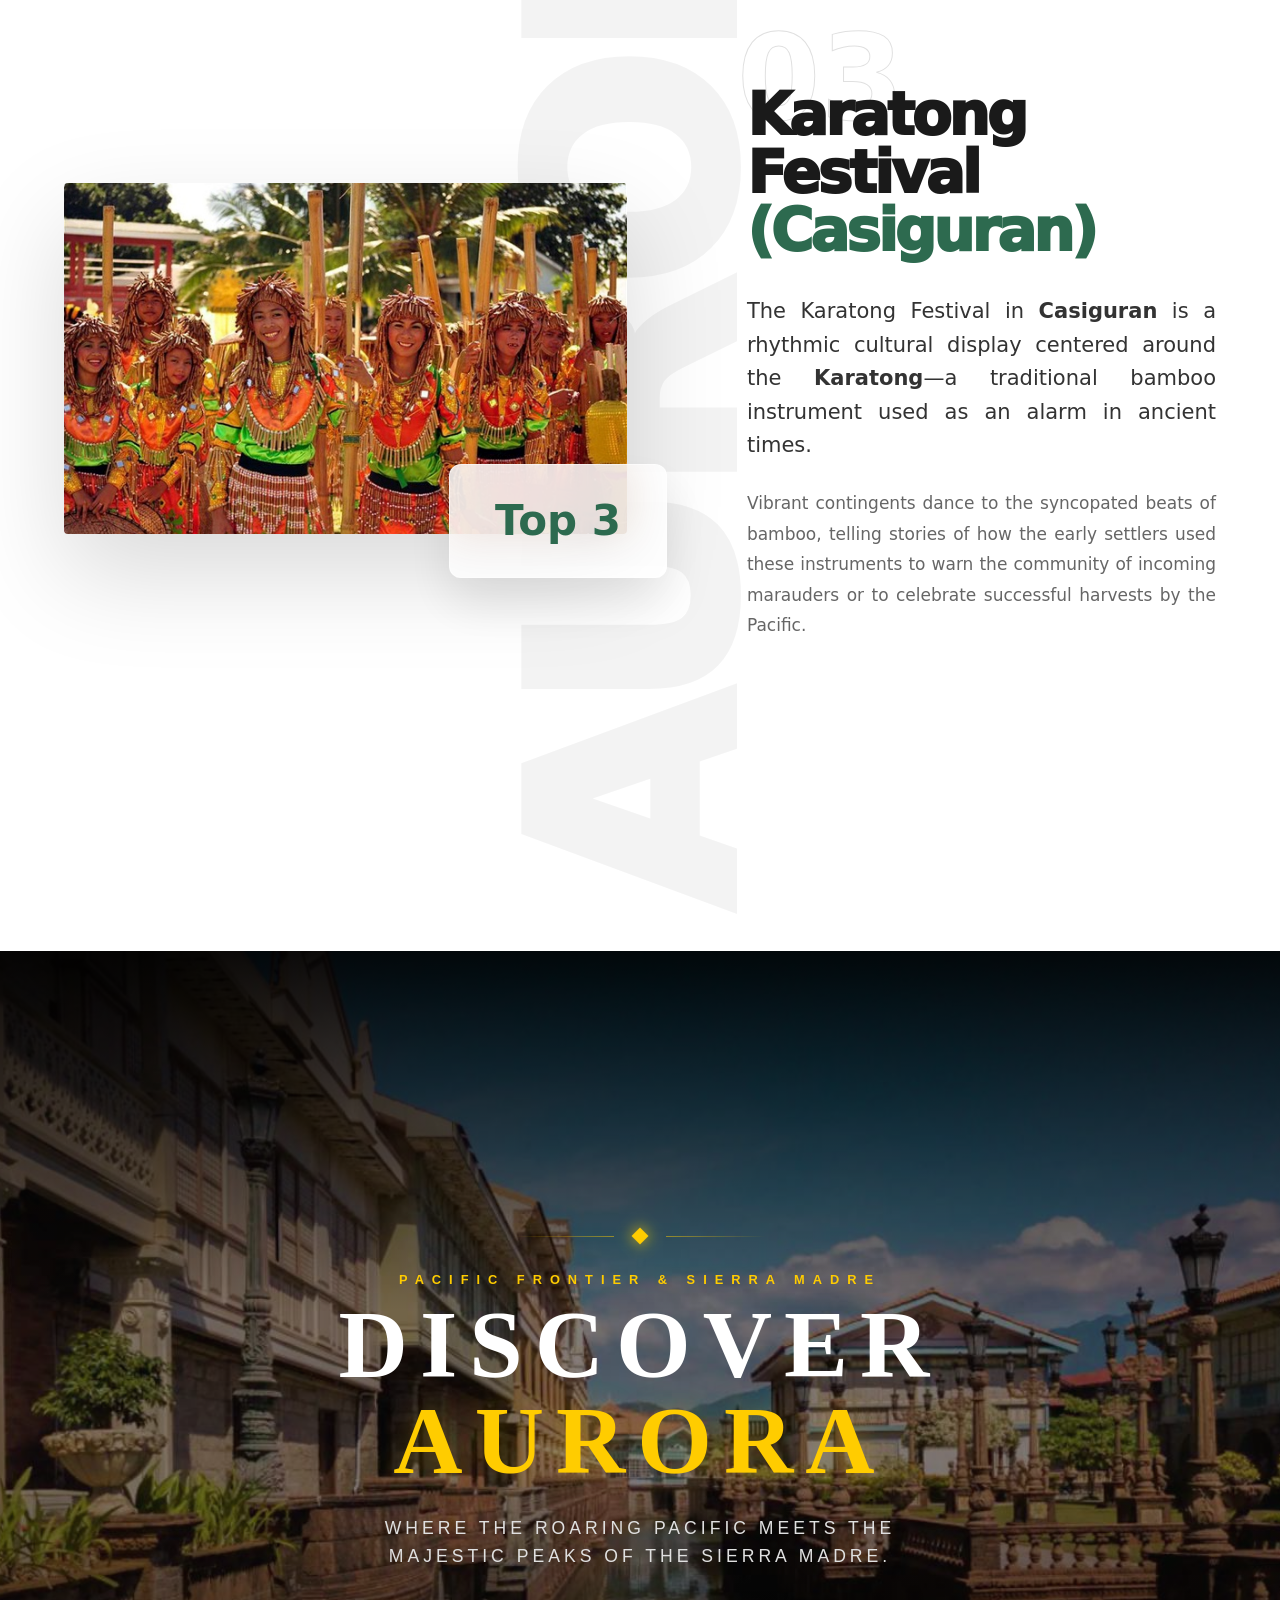
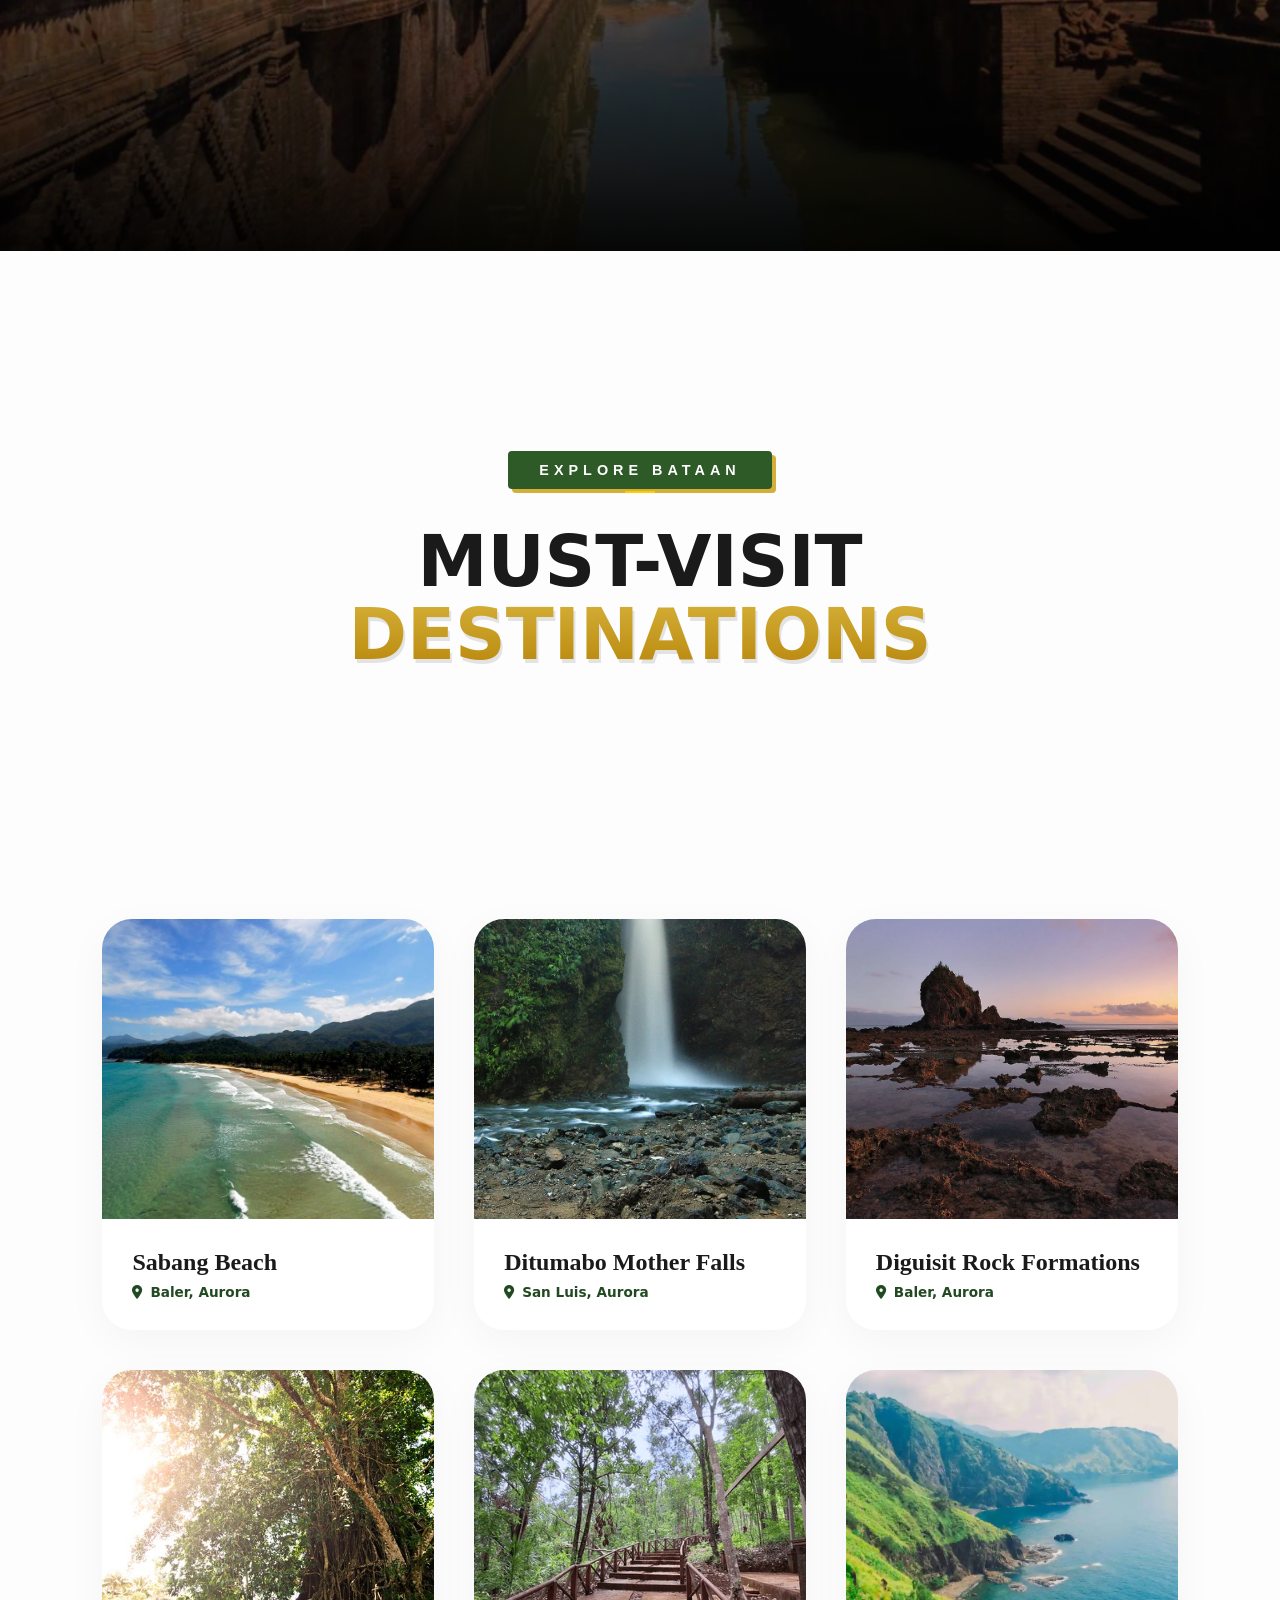
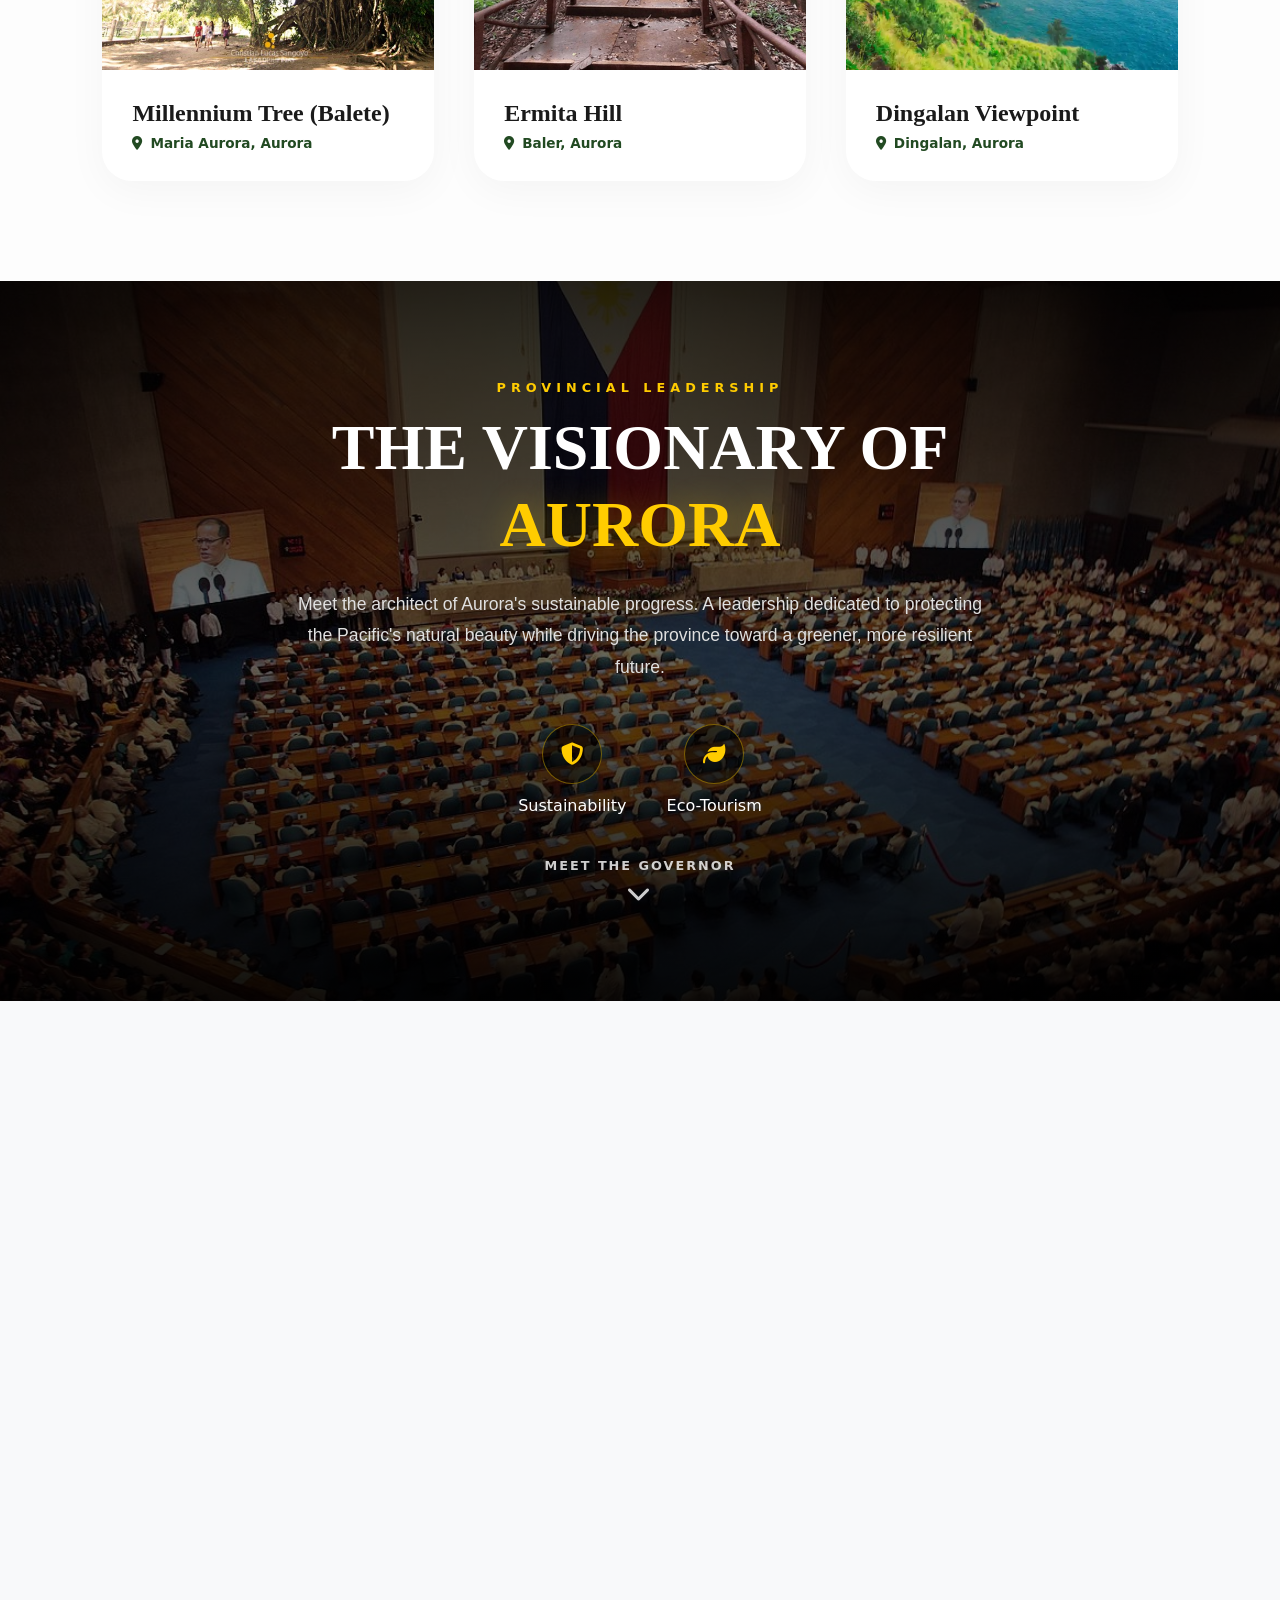
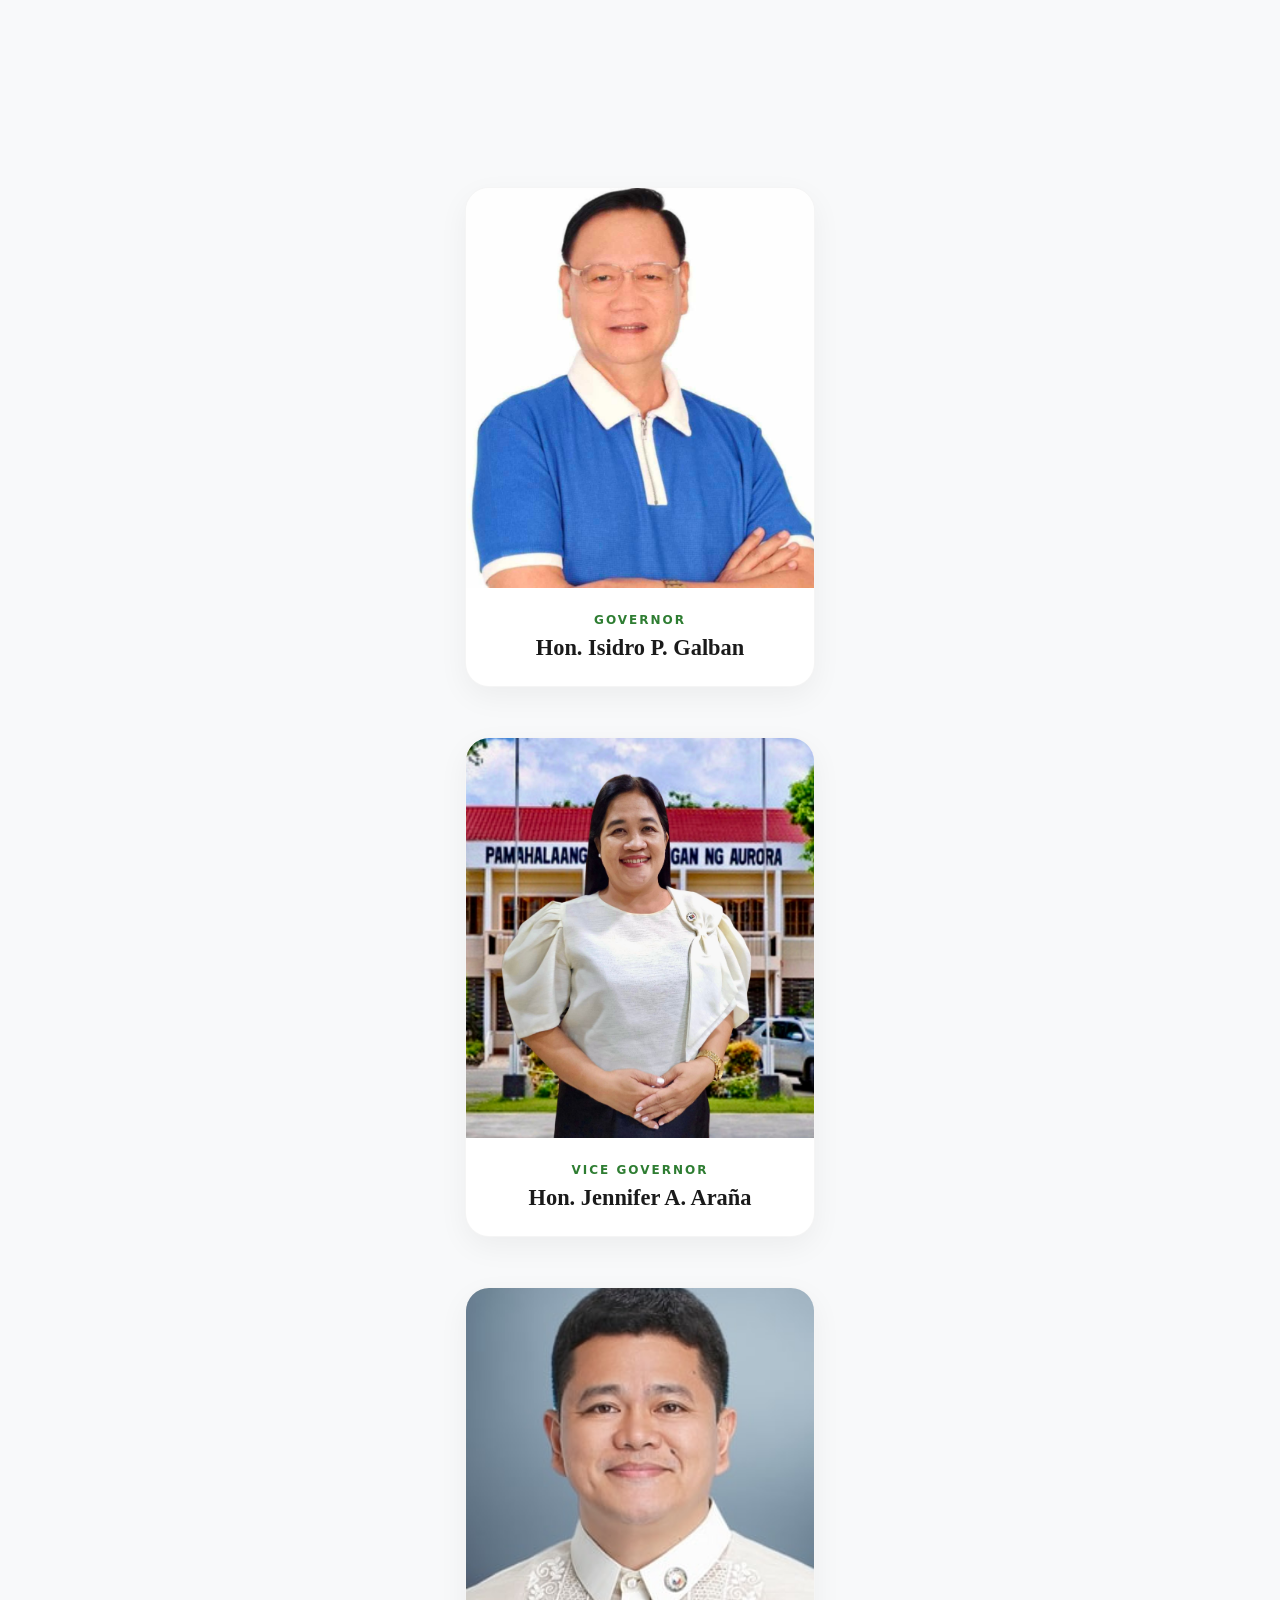
==== commit 729ce5d2: "chicken banana" ====
--- a/HTML/Aurora.html
+++ b/HTML/Aurora.html
@@ -1,42 +1,53 @@
 <!doctype html>
 <html lang="en">
-
-<head>
-  <meta charset="UTF-8" />
-  <meta name="viewport" content="width=device-width, initial-scale=1.0" />
-  <title>Region 3 Agriculture Portal | Central Luzon</title>
-
-  <link rel="stylesheet" href="https://cdnjs.cloudflare.com/ajax/libs/font-awesome/6.4.0/css/all.min.css" />
-  <link rel="stylesheet" href="https://cdnjs.cloudflare.com/ajax/libs/font-awesome/6.5.1/css/all.min.css">
-  <link rel="stylesheet" href="../STYLE/Province.css">  
-  <link rel="stylesheet" href="../STYLE/PageIntro.css">
-  <link rel="stylesheet" href="../STYLE/kikyam.css">
-</head>
-
-<body data-groq-key="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">
-
-<div class="page-intro-overlay" role="status" aria-live="polite">
-  <div class="page-intro-visual" aria-hidden="true">
-    <img src="../Aurura-Image/Place-2.webp" alt="Aurora Gateway">
-  </div>
-  <div class="page-intro-content">
-    <p class="page-intro-eyebrow">Gateway to the Pacific</p>
-    <h1 class="page-intro-title">
-      <span class="page-intro-word" style="--word-delay: 0.4s">Aurora</span>
-      <span class="page-intro-word" style="--word-delay: 0.6s">Province</span>
-    </h1>
-    <div class="page-intro-loader"></div>
-    <p class="page-intro-desc">
-      Where the sierra mountains meet the roaring waves of the Pacific, 
-      offering a sanctuary of surfing and untouched nature.
-    </p>
-    <div class="page-intro-actions">
-      <span class="page-intro-action" style="--action-delay: 3.2s">Surfing</span>
-      <span class="page-intro-action" style="--action-delay: 3.4s">Nature</span>
-      <span class="page-intro-action" style="--action-delay: 3.6s">History</span>
+  <head>
+    <meta charset="UTF-8" />
+    <meta name="viewport" content="width=device-width, initial-scale=1.0" />
+    <title>Region 3 Agriculture Portal | Central Luzon</title>
+
+    <link
+      rel="stylesheet"
+      href="https://cdnjs.cloudflare.com/ajax/libs/font-awesome/6.4.0/css/all.min.css" />
+    <link
+      rel="stylesheet"
+      href="https://cdnjs.cloudflare.com/ajax/libs/font-awesome/6.5.1/css/all.min.css" />
+    <link rel="stylesheet" href="../STYLE/Province.css" />
+    <link rel="stylesheet" href="../STYLE/PageIntro.css" />
+    <link rel="stylesheet" href="../STYLE/kikyam.css" />
+  </head>
+
+  <body
+    data-groq-key="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">
+    <div class="page-intro-overlay" role="status" aria-live="polite">
+      <div class="page-intro-visual" aria-hidden="true">
+        <img src="../Aurura-Image/Place-2.webp" alt="Aurora Gateway" />
+      </div>
+      <div class="page-intro-content">
+        <p class="page-intro-eyebrow">Gateway to the Pacific</p>
+        <h1 class="page-intro-title">
+          <span class="page-intro-word" style="--word-delay: 0.4s">Aurora</span>
+          <span class="page-intro-word" style="--word-delay: 0.6s"
+            >Province</span
+          >
+        </h1>
+        <div class="page-intro-loader"></div>
+        <p class="page-intro-desc">
+          Where the sierra mountains meet the roaring waves of the Pacific,
+          offering a sanctuary of surfing and untouched nature.
+        </p>
+        <div class="page-intro-actions">
+          <span class="page-intro-action" style="--action-delay: 3.2s"
+            >Surfing</span
+          >
+          <span class="page-intro-action" style="--action-delay: 3.4s"
+            >Nature</span
+          >
+          <span class="page-intro-action" style="--action-delay: 3.6s"
+            >History</span
+          >
+        </div>
+      </div>
     </div>
-  </div>
-</div>
 
     <header class="main-navigation">
       <nav class="nav-wrapper">
@@ -118,7 +129,7 @@
             <a href="#tourist-spots" class="link">Tourist Spots</a>
           </li>
           <li class="menu-item">
-            <a href="#governor-profile" class="link">Government</a>
+            <a href="#governor-Card" class="link">Government</a>
           </li>
         </ul>
         <div class="nav-backdrop" aria-hidden="true"></div>
@@ -126,625 +137,731 @@
     </header>
 
     <section class="hero-slider">
-  <div class="slider-wrapper">
-    <div class="slide slide-1 active">
-      <div class="slide-bg" style="background-image:url('../Aurura-Image/Into-image.jpg')"></div>
-      <div class="slide-1-overlay"></div>
-
-      <div class="slide-1-content">
-        <div class="s1-eyebrow">
-          <span class="s1-line"></span>
-          <span class="s1-label"><i class="fa-solid fa-location-dot"></i> Aurora, Central Luzon</span>
-          <span class="s1-line"></span>
-        </div>
-        <h1 class="s1-title">Province of<br><em>Aurora</em></h1>
-        <p class="s1-desc">Facing the vast Pacific Ocean, Aurora is a frontier of untamed beauty. It is a land where the Sierra Madre mountains meet the crashing waves, offering a sanctuary of lush rainforests, hidden waterfalls, and a coastal spirit that is both rugged and serene.</p>
-        <div class="s1-actions">
-          <a href="#History" class="s1-btn-ghost">Our History</a>
-        </div>
-        <div class="s1-scroll-hint">
+      <div class="slider-wrapper">
+        <div class="slide slide-1 active">
+          <div
+            class="slide-bg"
+            style="
+              background-image: url('../Aurura-Image/Into-image.jpg');
+            "></div>
+          <div class="slide-1-overlay"></div>
+
+          <div class="slide-1-content">
+            <div class="s1-eyebrow">
+              <span class="s1-line"></span>
+              <span class="s1-label"
+                ><i class="fa-solid fa-location-dot"></i> Aurora, Central
+                Luzon</span
+              >
+              <span class="s1-line"></span>
+            </div>
+            <h1 class="s1-title">Province of<br /><em>Aurora</em></h1>
+            <p class="s1-desc">
+              Facing the vast Pacific Ocean, Aurora is a frontier of untamed
+              beauty. It is a land where the Sierra Madre mountains meet the
+              crashing waves, offering a sanctuary of lush rainforests, hidden
+              waterfalls, and a coastal spirit that is both rugged and serene.
+            </p>
+            <div class="s1-actions">
+              <a href="#History" class="s1-btn-ghost">Our History</a>
+            </div>
+            <div class="s1-scroll-hint">
+              <span>Scroll to discover</span>
+              <i class="fa-solid fa-chevron-down"></i>
+            </div>
+          </div>
+        </div>
+
+        <div class="slide slide-2">
+          <div
+            class="slide-bg"
+            style="background-image: url('../Aurura-Image/Intro-1.jpg')"></div>
+          <div class="slide-2-overlay"></div>
+          <div class="slide-2-content">
+            <div class="s2-left">
+              <span class="s2-number">02</span>
+              <div class="s2-vert-label">Livelihood</div>
+            </div>
+            <div class="s2-right">
+              <h1 class="s2-title">Pacific<br /><span>Bounty</span></h1>
+              <p class="s2-desc">
+                As a leading producer of coconut and copra, Aurora's landscape
+                is defined by endless groves that sway with the ocean breeze.
+                Along its 332-kilometer coastline, fisherfolk harvest the riches
+                of the Philippine Sea, sustaining a province deeply rooted in
+                the harmony of land and water.
+              </p>
+            </div>
+          </div>
+        </div>
+
+        <div class="slide slide-3">
+          <div
+            class="slide-bg"
+            style="background-image: url('../Aurura-Image/Intro-2.jpg')"></div>
+          <div class="slide-3-overlay"></div>
+          <div class="slide-3-content">
+            <div class="s3-card">
+              <div class="s3-card-top">
+                <div class="intro-visual-elements">
+                  <div class="line-decorator left"></div>
+                  <div class="intro-accent-bar"></div>
+                  <div class="line-decorator right"></div>
+                </div>
+              </div>
+
+              <h1 class="s3-title">Surfing & Sierra Madre</h1>
+              <p class="s3-desc">
+                From the birthplace of Philippine surfing in Baler to the
+                towering Millennium Tree in Maria Aurora, this province is a
+                masterpiece of nature. Experience the wild swells of Sabang
+                Beach, the tranquil coves of Dingalan, and the mist-covered
+                peaks of the Sierra Madre range.
+              </p>
+              <a href="#Tourist-spot" class="s3-btn"
+                >Explore Aurora <i class="fa-solid fa-arrow-right"></i
+              ></a>
+            </div>
+          </div>
+        </div>
+      </div>
+
+      <div class="slider-controls">
+        <button class="control-prev">
+          <i class="fa-solid fa-chevron-left"></i>
+        </button>
+        <button class="control-next">
+          <i class="fa-solid fa-chevron-right"></i>
+        </button>
+      </div>
+      <div class="slider-dots">
+        <button class="dot active"></button>
+        <button class="dot"></button>
+        <button class="dot"></button>
+      </div>
+    </section>
+
+    <section id="History" class="about-bataan-history reveal">
+      <div class="about-container">
+        <div class="history-header">
+          <span class="history-tag">The Story of Aurora</span>
+          <h2 class="history-section-title">
+            History of <span class="highlight">Aurora</span>
+          </h2>
+          <div class="title-underline"></div>
+          <p class="history-intro">
+            From the ancestral lands of the Dumagats to the historic Siege of
+            Baler, Aurora’s journey is one of endurance—a province carved from
+            the Sierra Madre and named after a woman of grace and strength.
+          </p>
+        </div>
+
+        <div class="history-period">
+          <div class="history-index">01</div>
+          <div class="history-image-wrapper">
+            <img
+              class="history-image"
+              src="../Aurura-Image/History-1.jpg"
+              alt="Dumagat People" />
+          </div>
+          <div class="history-text">
+            <span class="history-period-tag">Origins</span>
+            <h3>The Dumagat & Aeta Heritage</h3>
+            <span class="year">Pre-Colonial Era</span>
+            <p>
+              Long before it was a province, the wilds of Aurora were home to
+              the <strong>Dumagat and Aeta tribes</strong>. These indigenous
+              groups lived in harmony with the Sierra Madre, perfecting the art
+              of mountain survival and coastal fishing long before foreign ships
+              touched the Pacific shores. <br /><br />
+              They remain the spiritual guardians of Aurora’s forests today. The
+              name of the capital, <strong>Baler</strong>, is believed to have
+              come from the word <em>"balod"</em> (a species of mountain pigeon)
+              or <em>"vale"</em> (a local bird), reflecting the deep connection
+              between the land and its wildlife.
+            </p>
+          </div>
+        </div>
+
+        <div class="history-period">
+          <div class="history-index">02</div>
+          <div class="history-image-wrapper">
+            <img
+              class="history-image"
+              src="../Aurura-Image/History-2.jpg"
+              alt="San Luis Obispo de Tolosa Church" />
+          </div>
+          <div class="history-text">
+            <span class="history-period-tag">Spanish Era</span>
+            <h3>The Famous Siege of Baler</h3>
+            <span class="year">1572 – 1899</span>
+            <p>
+              In 1609, Franciscan missionaries founded the mission of Baler. The
+              most defining moment of this era was the
+              <strong>Siege of Baler (1898-1899)</strong>, where a small group
+              of Spanish soldiers held out inside the Baler Church for
+              <strong>337 days</strong>, unaware that the war had already ended.
+              <br /><br />
+              In an act of supreme sportsmanship,
+              <strong>President Emilio Aguinaldo</strong> decreed that the
+              surrendered Spanish soldiers be treated as friends, not prisoners.
+              This event is now celebrated annually as
+              <strong>Philippine-Spanish Friendship Day</strong>.
+            </p>
+          </div>
+        </div>
+
+        <div class="history-period">
+          <div class="history-index">03</div>
+          <div class="history-image-wrapper">
+            <img
+              class="history-image"
+              src="../Aurura-Image/History-3.jpg"
+              alt="Doña Aurora Quezon" />
+          </div>
+          <div class="history-text">
+            <span class="history-period-tag">The Commonwealth</span>
+            <h3>A Tribute to Doña Aurora</h3>
+            <span class="year">1930s – 1951</span>
+            <p>
+              The province is named in honor of
+              <strong>Doña Aurora Aragon Quezon</strong>, the beloved wife of
+              President Manuel L. Quezon. Born in Baler, she was known for her
+              humanitarian work and her dedication to the people of the Sierra
+              Madre. <br /><br />
+              Originally part of Tayabas (now Quezon province), the residents’
+              desire for independence grew due to the mountain range that
+              isolated them from the rest of the region. In 1951, Aurora was
+              finally recognized as a <strong>sub-province</strong>
+              thanks to the efforts of local leaders and the Quezon family
+              legacy.
+            </p>
+          </div>
+        </div>
+
+        <div class="history-period">
+          <div class="history-index">04</div>
+          <div class="history-image-wrapper">
+            <img
+              class="history-image"
+              src="../Aurura-Image/History-4.jpg"
+              alt="Provincehood" />
+          </div>
+          <div class="history-text">
+            <span class="history-period-tag">Independence</span>
+            <h3>Becoming a Province</h3>
+            <span class="year">August 13, 1979</span>
+            <p>
+              Through <strong>Batas Pambansa Blg. 7</strong>, Aurora officially
+              became the 73rd province of the Philippines, separating completely
+              from Quezon. It was also eventually moved from Region 4 to
+              <strong>Region 3 (Central Luzon)</strong>
+              due to its closer geographical and economic ties to the northern
+              plains.
+              <br /><br />
+              This independence allowed the province to focus on its own unique
+              potential, transitioning from a remote frontier into a premier
+              destination for eco-tourism and agriculture.
+            </p>
+          </div>
+        </div>
+
+        <div class="history-period modern-growth">
+          <div class="history-index">05</div>
+          <div class="history-image-wrapper">
+            <img
+              class="history-image"
+              src="../Aurura-Image/History-5.jpg"
+              alt="Modern Baler" />
+            <div class="image-hover-overlay">
+              <i class="fa-solid fa-expand"></i>
+            </div>
+          </div>
+          <div class="history-text">
+            <span class="history-period-tag">The Pacific Frontier</span>
+            <h3>Modern Aurora: Surf & Spirit</h3>
+            <span class="year">1970s – Present</span>
+            <p>
+              In the late 70s, the film crew of <em>Apocalypse Now</em> left
+              behind surfboards at Sabang Beach, inadvertently sparking the
+              <strong>birth of Philippine Surfing</strong>. Today, Baler is a
+              world-renowned surf capital. <br /><br />
+              Beyond the waves, Aurora has flourished as a protected paradise.
+              With the
+              <strong>Aurora Pacific Economic Zone (APECO)</strong> and a focus
+              on sustainable tourism, the province balances modern progress with
+              the preservation of its vast rainforests and the roaring Pacific
+              coast.
+            </p>
+          </div>
+        </div>
+      </div>
+    </section>
+
+    <section class="provincial-odyssey" id="culture">
+      <div class="food-hero-bg"></div>
+      <div class="food-hero-overlay"></div>
+
+      <div class="culture-header">
+        <div class="header-reveal-logic">
+          <span class="culture-tag">Taste the Tradition</span>
+
+          <h2 class="culture-section-title">
+            The Flavors of <br />
+            <span class="highlight">Aurora</span>
+          </h2>
+
+          <div class="food-intro-text-only">
+            <p class="culture-intro">
+              Aurora’s kitchen is a celebration of the Pacific frontier. From
+              the iconic sweetness of purple <strong>Suman de Baler</strong> to
+              the rich, organic
+              <strong>Nanay Pacing’s Peanut Butter</strong> and fresh lobsters
+              caught from the rocky shores of Casiguran, every dish tells a
+              story of survival and coastal abundance.
+            </p>
+
+            <div class="culinary-badges">
+              <div class="badge-item">
+                <div class="badge-icon-circle">
+                  <i class="fa-solid fa-water"></i>
+                </div>
+                <span>Pacific Bounty</span>
+              </div>
+              <div class="badge-item">
+                <div class="badge-icon-circle">
+                  <i class="fa-solid fa-tree"></i>
+                </div>
+                <span>Coconut Heartland</span>
+              </div>
+              <div class="badge-item">
+                <div class="badge-icon-circle">
+                  <i class="fa-solid fa-pepper-hot"></i>
+                </div>
+                <span>Native Spice</span>
+              </div>
+            </div>
+          </div>
+
+          <div class="culture-action-area">
+            <a href="#cuisine-section" class="explore-btn-premium">
+              <span>Explore Traditions</span>
+              <i class="fa-solid fa-arrow-down-long"></i>
+            </a>
+          </div>
+        </div>
+      </div>
+    </section>
+
+    <section class="culture-section" id="cuisine-section">
+      <div class="Cuisine">
+        <h2 class="cuisine-title">Traditional Cuisine of Aurora</h2>
+        <p class="culture-desc">
+          Explore the rich culinary heritage of Aurora. From the coastal catch
+          of Balanga to the sweet harvests of Morong, every dish is a taste of
+          our history.
+        </p>
+      </div>
+
+      <div class="food-grid" id="foodGrid">
+        <article class="food-card" id="card-1">
+          <div class="food-card-img">
+            <img src="../Aurura-Image/Food-1.jpg" alt="Suman de Baler" />
+            <div class="card-overlay"><span>View Full Recipe</span></div>
+          </div>
+          <div class="food-card-info">
+            <span class="food-origin">Baler, Aurora</span>
+            <h3 class="food-name">Suman de Baler</h3>
+            <div class="card-meta-short">
+              <span><i class="fa-regular fa-clock"></i> 90m</span>
+              <span><i class="fa-solid fa-utensils"></i> 12 Pax</span>
+            </div>
+          </div>
+        </article>
+
+        <article class="food-card" id="card-2">
+          <div class="food-card-img">
+            <img
+              src="../Aurura-Image/Food-2.jpg"
+              alt="Nanay Pacing's Peanut Butter" />
+            <div class="card-overlay"><span>View Full Recipe</span></div>
+          </div>
+          <div class="food-card-info">
+            <span class="food-origin">Baler, Aurora</span>
+            <h3 class="food-name">Nanay Pacing's Peanut Butter</h3>
+            <div class="card-meta-short">
+              <span><i class="fa-regular fa-clock"></i> 45m</span>
+              <span><i class="fa-solid fa-utensils"></i> Bulk</span>
+            </div>
+          </div>
+        </article>
+
+        <article class="food-card" id="card-3">
+          <div class="food-card-img">
+            <img src="../Aurura-Image/Food-3.jpg" alt="Pacific Lobster" />
+            <div class="card-overlay"><span>View Full Recipe</span></div>
+          </div>
+          <div class="food-card-info">
+            <span class="food-origin">Casiguran / Dingalan</span>
+            <h3 class="food-name">Pacific Lobster</h3>
+            <div class="card-meta-short">
+              <span><i class="fa-regular fa-clock"></i> 30m</span>
+              <span><i class="fa-solid fa-utensils"></i> 2 Pax</span>
+            </div>
+          </div>
+        </article>
+
+        <article class="food-card" id="card-4">
+          <div class="food-card-img">
+            <img src="../Aurura-Image/Food-4.avif" alt="Ensaladang Pako" />
+            <div class="card-overlay"><span>View Full Recipe</span></div>
+          </div>
+          <div class="food-card-info">
+            <span class="food-origin">Maria Aurora</span>
+            <h3 class="food-name">Ensaladang Pako</h3>
+            <div class="card-meta-short">
+              <span><i class="fa-regular fa-clock"></i> 15m</span>
+              <span><i class="fa-solid fa-utensils"></i> 4 Pax</span>
+            </div>
+          </div>
+        </article>
+
+        <article class="food-card" id="card-5">
+          <div class="food-card-img">
+            <img src="../Aurura-Image/Food-5.jpg" alt="Ginataang Alimasag" />
+            <div class="card-overlay"><span>View Full Recipe</span></div>
+          </div>
+          <div class="food-card-info">
+            <span class="food-origin">Dipaculao, Aurora</span>
+            <h3 class="food-name">Ginataang Alimasag</h3>
+            <div class="card-meta-short">
+              <span><i class="fa-regular fa-clock"></i> 40m</span>
+              <span><i class="fa-solid fa-utensils"></i> 4 Pax</span>
+            </div>
+          </div>
+        </article>
+
+        <article class="food-card" id="card-6">
+          <div class="food-card-img">
+            <img src="../Aurura-Image/Food-6.avif" alt="Aurora Coco Jam" />
+            <div class="card-overlay"><span>View Full Recipe</span></div>
+          </div>
+          <div class="food-card-info">
+            <span class="food-origin">San Luis, Aurora</span>
+            <h3 class="food-name">Homemade Coco Jam</h3>
+            <div class="card-meta-short">
+              <span><i class="fa-regular fa-clock"></i> 60m</span>
+              <span><i class="fa-solid fa-utensils"></i> Bulk</span>
+            </div>
+          </div>
+        </article>
+      </div>
+
+      <div class="thetraingoesbrrr-overlay" id="modalOverlay">
+        <div class="modal">
+          <button
+            class="close-btn"
+            aria-label="Close Modal"
+            onclick="closeModal()">
+            <i class="fa-solid fa-xmark"></i>
+          </button>
+
+          <div class="thetraingoesbrrr-scroll-container">
+            <div class="thetraingoesbrrr-media-section">
+              <div class="media-viewer">
+                <div class="media-track" id="mediaTrack">
+                  <div class="media-slide">
+                    <img id="modalImage" src="" alt="Recipe Highlight" />
+                  </div>
+
+                  <div class="media-slide">
+                    <div
+                      class="video-lightbox-trigger"
+                      onclick="toggleVideoExpansion(event)">
+                      <video
+                        id="modalVideo"
+                        muted
+                        loop
+                        playsinline
+                        preload="metadata">
+                        <source src="" type="video/mp4" />
+                        Your browser does not support the video tag.
+                      </video>
+                      <div class="video-overlay-play">
+                        <i class="fa-solid fa-expand"></i>
+                        <span>Watch Full Video</span>
+                      </div>
+                    </div>
+                  </div>
+                </div>
+
+                <div class="nav-controls">
+                  <button class="nav-btn" onclick="moveMedia(-1)">
+                    <i class="fa-solid fa-chevron-left"></i>
+                  </button>
+                  <button class="nav-btn" onclick="moveMedia(1)">
+                    <i class="fa-solid fa-chevron-right"></i>
+                  </button>
+                </div>
+
+                <div class="media-indicator">
+                  <span class="dot active"></span>
+                  <span class="dot"></span>
+                </div>
+              </div>
+            </div>
+
+            <div class="thetraingoesbrrr-body">
+              <div class="thetraingoesbrrr-header">
+                <span class="thetraingoesbrrr-origin" id="modalOrigin"></span>
+                <h2 class="thetraingoesbrrr-title" id="modalTitle"></h2>
+                <p
+                  class="thetraingoesbrrr-description"
+                  id="modalDescription"></p>
+              </div>
+
+              <div class="thetraingoesbrrr-stats-grid">
+                <div class="stat-box">
+                  <i class="fa-regular fa-clock"></i>
+                  <span class="stat-label">PREP</span>
+                  <span class="stat-value" id="modalPrepTime"></span>
+                </div>
+                <div class="stat-box">
+                  <i class="fa-solid fa-fire-burner"></i>
+                  <span class="stat-label">COOK</span>
+                  <span class="stat-value" id="modalCookTime"></span>
+                </div>
+                <div class="stat-box">
+                  <i class="fa-solid fa-users"></i>
+                  <span class="stat-label">SERVES</span>
+                  <span class="stat-value" id="modalServings"></span>
+                </div>
+              </div>
+
+              <div class="info-section">
+                <h4 class="section-subtitle">
+                  <i class="fa-solid fa-list-check"></i> Ingredients Needed
+                </h4>
+                <ul
+                  class="detailed-ingredients-list"
+                  id="modalIngredients"></ul>
+              </div>
+
+              <div class="info-section">
+                <h4 class="section-subtitle">
+                  <i class="fa-solid fa-utensils"></i> Cooking Process
+                </h4>
+                <div class="step-by-step-container" id="modalRecipe"></div>
+              </div>
+
+              <button
+                class="thetraingoesbrrr-footer-btn"
+                onclick="closeModal()">
+                Close Tutorial
+              </button>
+            </div>
+          </div>
+        </div>
+
+        <div class="video-fullscreen-overlay" id="videoFullscreen">
+          <button class="video-close-btn" onclick="toggleVideoExpansion(event)">
+            <i class="fa-solid fa-compress"></i>
+          </button>
+          <div class="video-wrapper">
+            <video id="fullscreenVideoPlayer" controls playsinline>
+              <source src="" type="video/mp4" />
+            </video>
+          </div>
+        </div>
+      </div>
+    </section>
+
+    <section class="festival-intro-bataan-section" id="festival-section">
+      <div class="festival-intro-header">
+        <span class="festival-intro-tag"
+          >Experience the Vibrant Festivals of Aurora</span
+        >
+        <h2 class="festival-intro-section-title">
+          Festivals of <span class="highlight">Aurora</span>
+        </h2>
+        <p class="fest-introduction">
+          Aurora’s festivals are a rhythmic explosion of Pacific culture,
+          gratitude for the harvest, and ancestral pride. The
+          <strong>Sabutan Festival</strong> in San Luis honors the sturdy native
+          palm through intricate weaving and street dancing. In Baler, the
+          <strong>Sheriff’s Festival</strong> (also known as the Suman Festival)
+          sees houses draped in thousands of colorful rice cakes as a tribute to
+          San Luis Obispo. Every February,
+          <strong>Aurora Day</strong> celebrates the province’s founding with
+          the Karatong Festival, echoing the sound of bamboo instruments through
+          the Sierra Madre. These celebrations are the heartbeat of a province
+          that remains wild, free, and deeply connected to its roots.
+        </p>
+        <div class="festival-intro-scroll-hint">
           <span>Scroll to discover</span>
           <i class="fa-solid fa-chevron-down"></i>
         </div>
       </div>
-    </div>
-
-    <div class="slide slide-2">
-      <div class="slide-bg" style="background-image:url('../Aurura-Image/Intro-1.jpg')"></div>
-      <div class="slide-2-overlay"></div>
-      <div class="slide-2-content">
-        <div class="s2-left">
-          <span class="s2-number">02</span>
-          <div class="s2-vert-label">Livelihood</div>
-        </div>
-        <div class="s2-right">
-          <h1 class="s2-title">Pacific<br><span>Bounty</span></h1>
-          <p class="s2-desc">As a leading producer of coconut and copra, Aurora's landscape is defined by endless groves that sway with the ocean breeze. Along its 332-kilometer coastline, fisherfolk harvest the riches of the Philippine Sea, sustaining a province deeply rooted in the harmony of land and water.</p>
-        </div>
-      </div>
-    </div>
-
-    <div class="slide slide-3">
-      <div class="slide-bg" style="background-image:url('../Aurura-Image/Intro-2.jpg')"></div>
-      <div class="slide-3-overlay"></div>
-      <div class="slide-3-content">
-        <div class="s3-card">
-          <div class="s3-card-top">
-            <div class="intro-visual-elements">
-              <div class="line-decorator left"></div>
-              <div class="intro-accent-bar"></div>
-              <div class="line-decorator right"></div>
-            </div>
-          </div>
-
-          <h1 class="s3-title">Surfing & Sierra Madre</h1>
-          <p class="s3-desc">From the birthplace of Philippine surfing in Baler to the towering Millennium Tree in Maria Aurora, this province is a masterpiece of nature. Experience the wild swells of Sabang Beach, the tranquil coves of Dingalan, and the mist-covered peaks of the Sierra Madre range.</p>
-          <a href="#Tourist-spot" class="s3-btn">Explore Aurora <i class="fa-solid fa-arrow-right"></i></a>
-        </div>
-      </div>
-    </div>
-  </div>
-
-  <div class="slider-controls">
-    <button class="control-prev"><i class="fa-solid fa-chevron-left"></i></button>
-    <button class="control-next"><i class="fa-solid fa-chevron-right"></i></button>
-  </div>
-  <div class="slider-dots">
-    <button class="dot active"></button>
-    <button class="dot"></button>
-    <button class="dot"></button>
-  </div>
-</section>
-
-   <section id="History" class="about-bataan-history reveal">
-  <div class="about-container">
-
-    <div class="history-header">
-      <span class="history-tag">The Story of Aurora</span>
-      <h2 class="history-section-title">History of <span class="highlight">Aurora</span></h2>
-      <div class="title-underline"></div>
-      <p class="history-intro">
-        From the ancestral lands of the Dumagats to the historic Siege of Baler, 
-        Aurora’s journey is one of endurance—a province carved from the Sierra Madre 
-        and named after a woman of grace and strength.
-      </p>
-    </div>
-
-    <div class="history-period">
-      <div class="history-index">01</div>
-      <div class="history-image-wrapper">
-        <img class="history-image" src="../Aurura-Image/History-1.jpg" alt="Dumagat People">
-      </div>
-      <div class="history-text">
-        <span class="history-period-tag">Origins</span>
-        <h3>The Dumagat & Aeta Heritage</h3>
-        <span class="year">Pre-Colonial Era</span>
-        <p>
-          Long before it was a province, the wilds of Aurora were home to the <strong>Dumagat and Aeta 
-          tribes</strong>. These indigenous groups lived in harmony with the Sierra Madre, 
-          perfecting the art of mountain survival and coastal fishing long before foreign 
-          ships touched the Pacific shores.
-          <br><br>
-          They remain the spiritual guardians of Aurora’s forests today. The name of the 
-          capital, <strong>Baler</strong>, is believed to have come from the word <em>"balod"</em> 
-          (a species of mountain pigeon) or <em>"vale"</em> (a local bird), reflecting the 
-          deep connection between the land and its wildlife.
-        </p>
-      </div>
-    </div>
-
-    <div class="history-period">
-      <div class="history-index">02</div>
-      <div class="history-image-wrapper">
-        <img class="history-image" src="../Aurura-Image/History-2.jpg" alt="San Luis Obispo de Tolosa Church">
-      </div>
-      <div class="history-text">
-        <span class="history-period-tag">Spanish Era</span>
-        <h3>The Famous Siege of Baler</h3>
-        <span class="year">1572 – 1899</span>
-        <p>
-          In 1609, Franciscan missionaries founded the mission of Baler. The most defining 
-          moment of this era was the <strong>Siege of Baler (1898-1899)</strong>, where a 
-          small group of Spanish soldiers held out inside the Baler Church for <strong>337 days</strong>, 
-          unaware that the war had already ended.
-          <br><br>
-          In an act of supreme sportsmanship, <strong>President Emilio Aguinaldo</strong> 
-          decreed that the surrendered Spanish soldiers be treated as friends, not prisoners. 
-          This event is now celebrated annually as <strong>Philippine-Spanish Friendship Day</strong>.
-        </p>
-      </div>
-    </div>
-
-    <div class="history-period">
-      <div class="history-index">03</div>
-      <div class="history-image-wrapper">
-        <img class="history-image" src="../Aurura-Image/History-3.jpg" alt="Doña Aurora Quezon">
-      </div>
-      <div class="history-text">
-        <span class="history-period-tag">The Commonwealth</span>
-        <h3>A Tribute to Doña Aurora</h3>
-        <span class="year">1930s – 1951</span>
-        <p>
-          The province is named in honor of <strong>Doña Aurora Aragon Quezon</strong>, the 
-          beloved wife of President Manuel L. Quezon. Born in Baler, she was known for her 
-          humanitarian work and her dedication to the people of the Sierra Madre.
-          <br><br>
-          Originally part of Tayabas (now Quezon province), the residents’ desire for 
-          independence grew due to the mountain range that isolated them from the rest of 
-          the region. In 1951, Aurora was finally recognized as a <strong>sub-province</strong> 
-          thanks to the efforts of local leaders and the Quezon family legacy.
-        </p>
-      </div>
-    </div>
-
-    <div class="history-period">
-      <div class="history-index">04</div>
-      <div class="history-image-wrapper">
-        <img class="history-image" src="../Aurura-Image/History-4.jpg" alt="Provincehood">
-      </div>
-      <div class="history-text">
-        <span class="history-period-tag">Independence</span>
-        <h3>Becoming a Province</h3>
-        <span class="year">August 13, 1979</span>
-        <p>
-          Through <strong>Batas Pambansa Blg. 7</strong>, Aurora officially became the 
-          73rd province of the Philippines, separating completely from Quezon. It was also 
-          eventually moved from Region 4 to <strong>Region 3 (Central Luzon)</strong> 
-          due to its closer geographical and economic ties to the northern plains.
-          <br><br>
-          This independence allowed the province to focus on its own unique potential, 
-          transitioning from a remote frontier into a premier destination for eco-tourism 
-          and agriculture.
-        </p>
-      </div>
-    </div>
-
-    <div class="history-period modern-growth">
-      <div class="history-index">05</div>
-      <div class="history-image-wrapper">
-        <img class="history-image" src="../Aurura-Image/History-5.jpg" alt="Modern Baler">
-        <div class="image-hover-overlay">
-          <i class="fa-solid fa-expand"></i>
-        </div>
-      </div>
-      <div class="history-text">
-        <span class="history-period-tag">The Pacific Frontier</span>
-        <h3>Modern Aurora: Surf & Spirit</h3>
-        <span class="year">1970s – Present</span>
-        <p>
-          In the late 70s, the film crew of <em>Apocalypse Now</em> left behind surfboards 
-          at Sabang Beach, inadvertently sparking the <strong>birth of Philippine Surfing</strong>. 
-          Today, Baler is a world-renowned surf capital.
-          <br><br>
-          Beyond the waves, Aurora has flourished as a protected paradise. With the 
-          <strong>Aurora Pacific Economic Zone (APECO)</strong> and a focus on sustainable 
-          tourism, the province balances modern progress with the preservation of its 
-          vast rainforests and the roaring Pacific coast.
-        </p>
-      </div>
-    </div>
-
-  </div>
-</section>
-
-    <section class="provincial-odyssey" id="culture">
-  <div class="food-hero-bg"></div>
-  <div class="food-hero-overlay"></div>
-
-  <div class="culture-header">
-    <div class="header-reveal-logic">
-      <span class="culture-tag">Taste the Tradition</span>
-
-      <h2 class="culture-section-title">
-        The Flavors of <br>
-        <span class="highlight">Aurora</span>
-      </h2>
-
-      <div class="food-intro-text-only">
-        <p class="culture-intro">
-          Aurora’s kitchen is a celebration of the Pacific frontier. From the iconic 
-          sweetness of purple <strong>Suman de Baler</strong> to the rich, organic 
-          <strong>Nanay Pacing’s Peanut Butter</strong> and fresh lobsters caught 
-          from the rocky shores of Casiguran, every dish tells a story of survival 
-          and coastal abundance.
-        </p>
-
-        <div class="culinary-badges">
-          <div class="badge-item">
-            <div class="badge-icon-circle">
-              <i class="fa-solid fa-water"></i>
-            </div>
-            <span>Pacific Bounty</span>
-          </div>
-          <div class="badge-item">
-            <div class="badge-icon-circle">
-              <i class="fa-solid fa-tree"></i>
-            </div>
-            <span>Coconut Heartland</span>
-          </div>
-          <div class="badge-item">
-            <div class="badge-icon-circle">
-              <i class="fa-solid fa-pepper-hot"></i>
-            </div>
-            <span>Native Spice</span>
-          </div>
-        </div>
-      </div>
-
-      <div class="culture-action-area">
-        <a href="#cuisine-section" class="explore-btn-premium">
-          <span>Explore Traditions</span>
-          <i class="fa-solid fa-arrow-down-long"></i>
-        </a>
-      </div>
-    </div>
-  </div>
-</section>
-
-    <section class="culture-section" id="cuisine-section">
-
-      <div class="Cuisine">
-        <h2 class="cuisine-title">Traditional Cuisine of Bataan</h2>
-        <p class="culture-desc">
-          Explore the rich culinary heritage of Bataan. From the coastal catch of Balanga
-          to the sweet harvests of Morong, every dish is a taste of our history.
-        </p>
-      </div>
-
-    <div class="food-grid" id="foodGrid">
-  <article class="food-card" id="card-1">
-    <div class="food-card-img">
-      <img src="../Aurura-Image/Food-1.jpg" alt="Suman de Baler">
-      <div class="card-overlay"><span>View Full Recipe</span></div>
-    </div>
-    <div class="food-card-info">
-      <span class="food-origin">Baler, Aurora</span>
-      <h3 class="food-name">Suman de Baler</h3>
-      <div class="card-meta-short">
-        <span><i class="fa-regular fa-clock"></i> 90m</span>
-        <span><i class="fa-solid fa-utensils"></i> 12 Pax</span>
-      </div>
-    </div>
-  </article>
-
-  <article class="food-card" id="card-2">
-    <div class="food-card-img">
-      <img src="../Aurura-Image/Food-2.jpg" alt="Nanay Pacing's Peanut Butter">
-      <div class="card-overlay"><span>View Full Recipe</span></div>
-    </div>
-    <div class="food-card-info">
-      <span class="food-origin">Baler, Aurora</span>
-      <h3 class="food-name">Nanay Pacing's Peanut Butter</h3>
-      <div class="card-meta-short">
-        <span><i class="fa-regular fa-clock"></i> 45m</span>
-        <span><i class="fa-solid fa-utensils"></i> Bulk</span>
-      </div>
-    </div>
-  </article>
-
-  <article class="food-card" id="card-3">
-    <div class="food-card-img">
-      <img src="../Aurura-Image/Food-3.jpg" alt="Pacific Lobster">
-      <div class="card-overlay"><span>View Full Recipe</span></div>
-    </div>
-    <div class="food-card-info">
-      <span class="food-origin">Casiguran / Dingalan</span>
-      <h3 class="food-name">Pacific Lobster</h3>
-      <div class="card-meta-short">
-        <span><i class="fa-regular fa-clock"></i> 30m</span>
-        <span><i class="fa-solid fa-utensils"></i> 2 Pax</span>
-      </div>
-    </div>
-  </article>
-
-  <article class="food-card" id="card-4">
-    <div class="food-card-img">
-      <img src="../Aurura-Image/Food-4.avif" alt="Ensaladang Pako">
-      <div class="card-overlay"><span>View Full Recipe</span></div>
-    </div>
-    <div class="food-card-info">
-      <span class="food-origin">Maria Aurora</span>
-      <h3 class="food-name">Ensaladang Pako</h3>
-      <div class="card-meta-short">
-        <span><i class="fa-regular fa-clock"></i> 15m</span>
-        <span><i class="fa-solid fa-utensils"></i> 4 Pax</span>
-      </div>
-    </div>
-  </article>
-
-  <article class="food-card" id="card-5">
-    <div class="food-card-img">
-      <img src="../Aurura-Image/Food-5.jpg" alt="Ginataang Alimasag">
-      <div class="card-overlay"><span>View Full Recipe</span></div>
-    </div>
-    <div class="food-card-info">
-      <span class="food-origin">Dipaculao, Aurora</span>
-      <h3 class="food-name">Ginataang Alimasag</h3>
-      <div class="card-meta-short">
-        <span><i class="fa-regular fa-clock"></i> 40m</span>
-        <span><i class="fa-solid fa-utensils"></i> 4 Pax</span>
-      </div>
-    </div>
-  </article>
-
-  <article class="food-card" id="card-6">
-    <div class="food-card-img">
-      <img src="../Aurura-Image/Food-6.avif" alt="Aurora Coco Jam">
-      <div class="card-overlay"><span>View Full Recipe</span></div>
-    </div>
-    <div class="food-card-info">
-      <span class="food-origin">San Luis, Aurora</span>
-      <h3 class="food-name">Homemade Coco Jam</h3>
-      <div class="card-meta-short">
-        <span><i class="fa-regular fa-clock"></i> 60m</span>
-        <span><i class="fa-solid fa-utensils"></i> Bulk</span>
-      </div>
-    </div>
-  </article>
-</div>
-
- <div class="thetraingoesbrrr-overlay" id="modalOverlay">
-    <div class="modal">
-        <button class="close-btn" aria-label="Close Modal" onclick="closeModal()">
-            <i class="fa-solid fa-xmark"></i>
-        </button>
-
-        <div class="thetraingoesbrrr-scroll-container">
-            <div class="thetraingoesbrrr-media-section">
-                <div class="media-viewer">
-                    <div class="media-track" id="mediaTrack">
-                        <div class="media-slide">
-                            <img id="modalImage" src="" alt="Recipe Highlight">
-                        </div>
-                        
-                        <div class="media-slide">
-                            <div class="video-lightbox-trigger" onclick="toggleVideoExpansion(event)">
-                                <video id="modalVideo" muted loop playsinline preload="metadata">
-                                    <source src="" type="video/mp4">
-                                    Your browser does not support the video tag.
-                                </video>
-                                <div class="video-overlay-play">
-                                    <i class="fa-solid fa-expand"></i>
-                                    <span>Watch Full Video</span>
-                                </div>
-                            </div>
-                        </div>
-                    </div>
-
-                    <div class="nav-controls">
-                        <button class="nav-btn" onclick="moveMedia(-1)">
-                            <i class="fa-solid fa-chevron-left"></i>
-                        </button>
-                        <button class="nav-btn" onclick="moveMedia(1)">
-                            <i class="fa-solid fa-chevron-right"></i>
-                        </button>
-                    </div>
-
-                    <div class="media-indicator">
-                        <span class="dot active"></span>
-                        <span class="dot"></span>
-                    </div>
-                </div>
-            </div>
-
-            <div class="thetraingoesbrrr-body">
-                <div class="thetraingoesbrrr-header">
-                    <span class="thetraingoesbrrr-origin" id="modalOrigin"></span>
-                    <h2 class="thetraingoesbrrr-title" id="modalTitle"></h2>
-                    <p class="thetraingoesbrrr-description" id="modalDescription"></p>
-                </div>
-
-                <div class="thetraingoesbrrr-stats-grid">
-                    <div class="stat-box">
-                        <i class="fa-regular fa-clock"></i>
-                        <span class="stat-label">PREP</span>
-                        <span class="stat-value" id="modalPrepTime"></span>
-                    </div>
-                    <div class="stat-box">
-                        <i class="fa-solid fa-fire-burner"></i>
-                        <span class="stat-label">COOK</span>
-                        <span class="stat-value" id="modalCookTime"></span>
-                    </div>
-                    <div class="stat-box">
-                        <i class="fa-solid fa-users"></i>
-                        <span class="stat-label">SERVES</span>
-                        <span class="stat-value" id="modalServings"></span>
-                    </div>
-                </div>
-
-                <div class="info-section">
-                    <h4 class="section-subtitle"><i class="fa-solid fa-list-check"></i> Ingredients Needed</h4>
-                    <ul class="detailed-ingredients-list" id="modalIngredients"></ul>
-                </div>
-
-                <div class="info-section">
-                    <h4 class="section-subtitle"><i class="fa-solid fa-utensils"></i> Cooking Process</h4>
-                    <div class="step-by-step-container" id="modalRecipe"></div>
-                </div>
-
-                <button class="thetraingoesbrrr-footer-btn" onclick="closeModal()">
-                    Close Tutorial
-                </button>
-            </div>
-        </div>
-    </div>
-
-    <div class="video-fullscreen-overlay" id="videoFullscreen">
-        <button class="video-close-btn" onclick="toggleVideoExpansion(event)">
-            <i class="fa-solid fa-compress"></i>
-        </button>
-        <div class="video-wrapper">
-            <video id="fullscreenVideoPlayer" controls playsinline>
-                <source src="" type="video/mp4">
-            </video>
-        </div>
-    </div>
-</div>
-
     </section>
 
-
-    <section class="festival-intro-bataan-section" id="festival-section">
-  <div class="festival-intro-header">
-    <span class="festival-intro-tag">Experience the Vibrant Festivals of Aurora</span>
-    <h2 class="festival-intro-section-title">Festivals of <span class="highlight">Aurora</span></h2>
-    <p class="fest-introduction">
-      Aurora’s festivals are a rhythmic explosion of Pacific culture, gratitude for the harvest, and ancestral pride. 
-      The <strong>Sabutan Festival</strong> in San Luis honors the sturdy native palm through intricate weaving and 
-      street dancing. In Baler, the <strong>Sheriff’s Festival</strong> (also known as the Suman Festival) sees 
-      houses draped in thousands of colorful rice cakes as a tribute to San Luis Obispo. Every February, 
-      <strong>Aurora Day</strong> celebrates the province’s founding with the Karatong Festival, echoing the 
-      sound of bamboo instruments through the Sierra Madre. These celebrations are the heartbeat of a 
-      province that remains wild, free, and deeply connected to its roots.
-    </p>
-    <div class="festival-intro-scroll-hint">
-      <span>Scroll to discover</span>
-      <i class="fa-solid fa-chevron-down"></i>
-    </div>
-  </div>
-</section>
-
-<section class="festival-section">
-  <div class="festival-watermark" aria-hidden="true">AURORAFESTIVAL</div>
-
-  <div class="festival-main-wrapper">
-    <article class="festival-feature-item">
-      <div class="festival-visual-container">
-        <div class="festival-image-frame">
-          <img src="../Aurura-Image/Festival-1.jpg" alt="Suman Festival Baler"
-            class="festival-hd-asset" />
-
-          <div class="floating-data-card">
-            <div class="data-value">Top 1</div>
-          </div>
-        </div>
-        <div class="pulse-accent-glow"></div>
-      </div>
-
-      <div class="pulse-text-content">
-        <header class="content-header">
-          <span class="index-number">01</span>
-          <h3 class="feature-title">
-            Suman Festival <span class="text-gradient">(Baler)</span>
-          </h3>
-        </header>
-
-        <div class="feature-body">
-          <p class="feature-lead">
-            The Suman Festival is the grandest celebration in <strong>Baler, Aurora</strong>, held every 
-            <strong>February 19th</strong>. It honors San Luis Obispo and commemorates the birthday 
-            of the province's namesake, Doña Aurora Aragon Quezon.
-          </p>
-          <p class="feature-detail">
-            The town becomes a sea of purple as houses are decorated with thousands of bundles of 
-            suman (sticky rice cakes). The "Suman-Draping" is a unique spectacle of gratitude for a 
-            bountiful harvest and a celebration of local resilience.
-          </p>
-        </div>
-      </div>
-    </article>
-
-    <article class="festival-feature-item row-reversed">
-      <div class="festival-visual-container">
-        <div class="festival-image-frame">
-          <img src="../Aurura-Image/Festival-2.jpg" alt="Sabutan Weaving Festival"
-            class="festival-hd-asset" />
-          <div class="floating-data-card top-right">
-            <div class="data-value">Top 2</div>
-          </div>
-        </div>
-      </div>
-
-      <div class="pulse-text-content">
-        <header class="content-header">
-          <span class="index-number">02</span>
-          <h3 class="feature-title">
-            Sabutan Festival <span class="text-gradient">(San Luis - August)</span>
-          </h3>
-        </header>
-
-        <div class="feature-body">
-          <p class="feature-lead">
-            Celebrated in <strong>San Luis</strong>, the Sabutan Festival pays tribute to the 
-            resilient <strong>Sabutan Palm</strong>, which has been the primary source of 
-            livelihood for local weavers for generations.
-          </p>
-          <p class="feature-detail">
-            The festival features street dancers adorned in elaborate costumes made from hand-woven 
-            Sabutan mats. It showcases the intricate artistry of creating hats, bags, and traditional 
-            crafts that define Aurora's artisanal heritage.
-          </p>
-        </div>
-      </div>
-    </article>
-
-    <article class="festival-feature-item">
-      <div class="festival-visual-container">
-        <div class="festival-image-frame">
-          <img src="../Aurura-Image/Festival-3.jpg" alt="Karatong Festival Casiguran"
-            class="festival-hd-asset" />
-
-          <div class="floating-data-card">
-            <div class="data-value">Top 3</div>
-          </div>
-        </div>
-      </div>
-
-      <div class="pulse-text-content">
-        <header class="content-header">
-          <span class="index-number">03</span>
-          <h3 class="feature-title">
-            Karatong Festival <span class="text-gradient">(Casiguran)</span>
-          </h3>
-        </header>
-
-        <div class="feature-body">
-          <p class="feature-lead">
-            The Karatong Festival in <strong>Casiguran</strong> is a rhythmic cultural display 
-            centered around the <strong>Karatong</strong>—a traditional bamboo instrument used 
-            as an alarm in ancient times.
-          </p>
-          <p class="feature-detail">
-            Vibrant contingents dance to the syncopated beats of bamboo, telling stories of 
-            how the early settlers used these instruments to warn the community of incoming 
-            marauders or to celebrate successful harvests by the Pacific.
-          </p>
-        </div>
-      </div>
-    </article>
-  </div>
-</section>
-
-   <section class="simple-spot-intro">
-  <div class="intro-bg-overlay"></div>
-  <div class="intro-blend-gradient"></div>
-
-  <div class="intro-content">
-    <div class="intro-visual-elements">
-      <div class="line-decorator left"></div>
-      <div class="intro-accent-bar"></div>
-      <div class="line-decorator right"></div>
-    </div>
-
-    <div class="intro-text-wrapper">
-      <span class="intro-pre-title">Pacific Frontier & Sierra Madre</span>
-      <h2 class="intro-title">Discover <span class="gold-highlight">Aurora</span></h2>
-
-      <div class="tagline-container">
-        <p class="intro-tagline">
-          Where the roaring Pacific meets the majestic peaks of the Sierra Madre.
-        </p>
-      </div>
-    </div>
-
-    <div class="intro-explore-hint">
-      <div class="mouse-icon">
-        <div class="wheel"></div>
-      </div>
-      <span class="scroll-text">Scroll to Begin</span>
-    </div>
-  </div>
-</section>
+    <section class="festival-section">
+      <div class="festival-watermark" aria-hidden="true">AURORAFESTIVAL</div>
+
+      <div class="festival-main-wrapper">
+        <article class="festival-feature-item">
+          <div class="festival-visual-container">
+            <div class="festival-image-frame">
+              <img
+                src="../Aurura-Image/Festival-1.jpg"
+                alt="Suman Festival Baler"
+                class="festival-hd-asset" />
+
+              <div class="floating-data-card">
+                <div class="data-value">Top 1</div>
+              </div>
+            </div>
+            <div class="pulse-accent-glow"></div>
+          </div>
+
+          <div class="pulse-text-content">
+            <header class="content-header">
+              <span class="index-number">01</span>
+              <h3 class="feature-title">
+                Suman Festival <span class="text-gradient">(Baler)</span>
+              </h3>
+            </header>
+
+            <div class="feature-body">
+              <p class="feature-lead">
+                The Suman Festival is the grandest celebration in
+                <strong>Baler, Aurora</strong>, held every
+                <strong>February 19th</strong>. It honors San Luis Obispo and
+                commemorates the birthday of the province's namesake, Doña
+                Aurora Aragon Quezon.
+              </p>
+              <p class="feature-detail">
+                The town becomes a sea of purple as houses are decorated with
+                thousands of bundles of suman (sticky rice cakes). The
+                "Suman-Draping" is a unique spectacle of gratitude for a
+                bountiful harvest and a celebration of local resilience.
+              </p>
+            </div>
+          </div>
+        </article>
+
+        <article class="festival-feature-item row-reversed">
+          <div class="festival-visual-container">
+            <div class="festival-image-frame">
+              <img
+                src="../Aurura-Image/Festival-2.jpg"
+                alt="Sabutan Weaving Festival"
+                class="festival-hd-asset" />
+              <div class="floating-data-card top-right">
+                <div class="data-value">Top 2</div>
+              </div>
+            </div>
+          </div>
+
+          <div class="pulse-text-content">
+            <header class="content-header">
+              <span class="index-number">02</span>
+              <h3 class="feature-title">
+                Sabutan Festival
+                <span class="text-gradient">(San Luis - August)</span>
+              </h3>
+            </header>
+
+            <div class="feature-body">
+              <p class="feature-lead">
+                Celebrated in <strong>San Luis</strong>, the Sabutan Festival
+                pays tribute to the resilient <strong>Sabutan Palm</strong>,
+                which has been the primary source of livelihood for local
+                weavers for generations.
+              </p>
+              <p class="feature-detail">
+                The festival features street dancers adorned in elaborate
+                costumes made from hand-woven Sabutan mats. It showcases the
+                intricate artistry of creating hats, bags, and traditional
+                crafts that define Aurora's artisanal heritage.
+              </p>
+            </div>
+          </div>
+        </article>
+
+        <article class="festival-feature-item">
+          <div class="festival-visual-container">
+            <div class="festival-image-frame">
+              <img
+                src="../Aurura-Image/Festival-3.jpg"
+                alt="Karatong Festival Casiguran"
+                class="festival-hd-asset" />
+
+              <div class="floating-data-card">
+                <div class="data-value">Top 3</div>
+              </div>
+            </div>
+          </div>
+
+          <div class="pulse-text-content">
+            <header class="content-header">
+              <span class="index-number">03</span>
+              <h3 class="feature-title">
+                Karatong Festival <span class="text-gradient">(Casiguran)</span>
+              </h3>
+            </header>
+
+            <div class="feature-body">
+              <p class="feature-lead">
+                The Karatong Festival in <strong>Casiguran</strong> is a
+                rhythmic cultural display centered around the
+                <strong>Karatong</strong>—a traditional bamboo instrument used
+                as an alarm in ancient times.
+              </p>
+              <p class="feature-detail">
+                Vibrant contingents dance to the syncopated beats of bamboo,
+                telling stories of how the early settlers used these instruments
+                to warn the community of incoming marauders or to celebrate
+                successful harvests by the Pacific.
+              </p>
+            </div>
+          </div>
+        </article>
+      </div>
+    </section>
+
+    <section class="simple-spot-intro">
+      <div class="intro-bg-overlay"></div>
+      <div class="intro-blend-gradient"></div>
+
+      <div class="intro-content">
+        <div class="intro-visual-elements">
+          <div class="line-decorator left"></div>
+          <div class="intro-accent-bar"></div>
+          <div class="line-decorator right"></div>
+        </div>
+
+        <div class="intro-text-wrapper">
+          <span class="intro-pre-title">Pacific Frontier & Sierra Madre</span>
+          <h2 class="intro-title">
+            Discover <span class="gold-highlight">Aurora</span>
+          </h2>
+
+          <div class="tagline-container">
+            <p class="intro-tagline">
+              Where the roaring Pacific meets the majestic peaks of the Sierra
+              Madre.
+            </p>
+          </div>
+        </div>
+
+        <div class="intro-explore-hint">
+          <div class="mouse-icon">
+            <div class="wheel"></div>
+          </div>
+          <span class="scroll-text">Scroll to Begin</span>
+        </div>
+      </div>
+    </section>
 
     <section class="tourist-section" id="tourist-spots">
       <div class="tourist-intro-header">
@@ -760,67 +877,93 @@
       <div class="tourist-grid">
         <article class="spot-card" onclick="openTouristModal(1)">
           <div class="spot-card-img">
-            <img src="../Aurura-Image/Place-1.png" alt="Sabang Beach">
-            <div class="spot-overlay"><span class="view-btn">View Details</span></div>
+            <img src="../Aurura-Image/Place-1.png" alt="Sabang Beach" />
+            <div class="spot-overlay">
+              <span class="view-btn">View Details</span>
+            </div>
           </div>
           <div class="spot-card-info">
             <h3 class="spot-name">Sabang Beach</h3>
-            <p class="spot-location-tag"><i class="fa-solid fa-location-dot"></i> Baler, Aurora</p>
+            <p class="spot-location-tag">
+              <i class="fa-solid fa-location-dot"></i> Baler, Aurora
+            </p>
           </div>
         </article>
 
         <article class="spot-card" onclick="openTouristModal(2)">
           <div class="spot-card-img">
-            <img src="../Aurura-Image/Place-2.webp" alt="Ditumabo Falls">
-            <div class="spot-overlay"><span class="view-btn">View Details</span></div>
+            <img src="../Aurura-Image/Place-2.webp" alt="Ditumabo Falls" />
+            <div class="spot-overlay">
+              <span class="view-btn">View Details</span>
+            </div>
           </div>
           <div class="spot-card-info">
             <h3 class="spot-name">Ditumabo Mother Falls</h3>
-            <p class="spot-location-tag"><i class="fa-solid fa-location-dot"></i> San Luis, Aurora</p>
+            <p class="spot-location-tag">
+              <i class="fa-solid fa-location-dot"></i> San Luis, Aurora
+            </p>
           </div>
         </article>
 
         <article class="spot-card" onclick="openTouristModal(3)">
           <div class="spot-card-img">
-            <img src="../Aurura-Image/Place-3.webp" alt="Diguisit Rock Formations">
-            <div class="spot-overlay"><span class="view-btn">View Details</span></div>
+            <img
+              src="../Aurura-Image/Place-3.webp"
+              alt="Diguisit Rock Formations" />
+            <div class="spot-overlay">
+              <span class="view-btn">View Details</span>
+            </div>
           </div>
           <div class="spot-card-info">
             <h3 class="spot-name">Diguisit Rock Formations</h3>
-            <p class="spot-location-tag"><i class="fa-solid fa-location-dot"></i> Baler, Aurora</p>
+            <p class="spot-location-tag">
+              <i class="fa-solid fa-location-dot"></i> Baler, Aurora
+            </p>
           </div>
         </article>
 
         <article class="spot-card" onclick="openTouristModal(4)">
           <div class="spot-card-img">
-            <img src="../Aurura-Image/Place-4.jpg" alt="Millennium Tree">
-            <div class="spot-overlay"><span class="view-btn">View Details</span></div>
+            <img src="../Aurura-Image/Place-4.jpg" alt="Millennium Tree" />
+            <div class="spot-overlay">
+              <span class="view-btn">View Details</span>
+            </div>
           </div>
           <div class="spot-card-info">
             <h3 class="spot-name">Millennium Tree (Balete)</h3>
-            <p class="spot-location-tag"><i class="fa-solid fa-location-dot"></i> Maria Aurora, Aurora</p>
+            <p class="spot-location-tag">
+              <i class="fa-solid fa-location-dot"></i> Maria Aurora, Aurora
+            </p>
           </div>
         </article>
 
         <article class="spot-card" onclick="openTouristModal(5)">
           <div class="spot-card-img">
-            <img src="../Aurura-Image/Place-5.webp" alt="Ermita Hill">
-            <div class="spot-overlay"><span class="view-btn">View Details</span></div>
+            <img src="../Aurura-Image/Place-5.webp" alt="Ermita Hill" />
+            <div class="spot-overlay">
+              <span class="view-btn">View Details</span>
+            </div>
           </div>
           <div class="spot-card-info">
             <h3 class="spot-name">Ermita Hill</h3>
-            <p class="spot-location-tag"><i class="fa-solid fa-location-dot"></i> Baler, Aurora</p>
+            <p class="spot-location-tag">
+              <i class="fa-solid fa-location-dot"></i> Baler, Aurora
+            </p>
           </div>
         </article>
 
         <article class="spot-card" onclick="openTouristModal(6)">
           <div class="spot-card-img">
-            <img src="../Aurura-Image/Place-6.webp" alt="Dingalan Viewpoint">
-            <div class="spot-overlay"><span class="view-btn">View Details</span></div>
+            <img src="../Aurura-Image/Place-6.webp" alt="Dingalan Viewpoint" />
+            <div class="spot-overlay">
+              <span class="view-btn">View Details</span>
+            </div>
           </div>
           <div class="spot-card-info">
             <h3 class="spot-name">Dingalan Viewpoint</h3>
-            <p class="spot-location-tag"><i class="fa-solid fa-location-dot"></i> Dingalan, Aurora</p>
+            <p class="spot-location-tag">
+              <i class="fa-solid fa-location-dot"></i> Dingalan, Aurora
+            </p>
           </div>
         </article>
       </div>
@@ -833,10 +976,12 @@
 
           <div class="t-thetraingoesbrrr-content-wrapper">
             <div class="t-thetraingoesbrrr-hero">
-              <img id="t-thetraingoesbrrr-img" src="" alt="Destination">
+              <img id="t-thetraingoesbrrr-img" src="" alt="Destination" />
               <div class="t-hero-overlay">
                 <h2 id="t-thetraingoesbrrr-title"></h2>
-                <span id="t-thetraingoesbrrr-location" class="t-location-badge"></span>
+                <span
+                  id="t-thetraingoesbrrr-location"
+                  class="t-location-badge"></span>
               </div>
             </div>
 
@@ -864,14 +1009,26 @@
               </div>
 
               <div class="t-map-wrapper">
-                <h4 class="t-section-label"><i class="fa-solid fa-map-location-dot"></i> Interactive Location</h4>
+                <h4 class="t-section-label">
+                  <i class="fa-solid fa-map-location-dot"></i> Interactive
+                  Location
+                </h4>
                 <div class="map-frame-container">
-                  <iframe id="t-thetraingoesbrrr-map" src="" allowfullscreen="" loading="lazy"></iframe>
+                  <iframe
+                    id="t-thetraingoesbrrr-map"
+                    src=""
+                    allowfullscreen=""
+                    loading="lazy"></iframe>
                 </div>
 
                 <div class="t-action-footer">
-                  <a id="t-thetraingoesbrrr-directions" href="" target="_blank" class="directions-btn">
-                    <i class="fa-solid fa-diamond-turn-right"></i> Get Directions & Navigate
+                  <a
+                    id="t-thetraingoesbrrr-directions"
+                    href=""
+                    target="_blank"
+                    class="directions-btn">
+                    <i class="fa-solid fa-diamond-turn-right"></i> Get
+                    Directions & Navigate
                   </a>
                 </div>
               </div>
@@ -889,16 +1046,15 @@
         <span class="gov-pre-tag">Provincial Leadership</span>
 
         <h2 class="gov-main-title">
-          The Visionary of <br>
+          The Visionary of <br />
           <span class="gold-highlight">Aurora</span>
         </h2>
 
         <div class="gov-intro-text-wrapper">
           <p class="gov-description">
-            Meet the architect of Aurora's sustainable progress. 
-            A leadership dedicated to protecting the Pacific's natural 
-            beauty while driving the province toward a greener, 
-            more resilient future.
+            Meet the architect of Aurora's sustainable progress. A leadership
+            dedicated to protecting the Pacific's natural beauty while driving
+            the province toward a greener, more resilient future.
           </p>
 
           <div class="gov-identity-badges">
@@ -926,110 +1082,134 @@
       </div>
     </section>
 
-   <section class="officials-pyramid-bataan-section">
-  <div class="tourist-intro-header">
-    <div class="header-content-wrapper">
-      <div class="header-logo-accent">
-        <i class="fa-solid fa-crown"></i>
-      </div>
-      <span class="culture-tag">Provincial Leadership</span>
-      <h2 class="section-main-title">Government <span class="highlight">Officials</span></h2>
-      <div class="title-underline"></div>
-    </div>
-  </div>
-
-  <div class="pyramid-container">
-    <div class="pyramid-row tier-governor">
-      <div class="official-card" onclick="openOfficialModal(1)">
-        <div class="card-img-container">
-          <img src="../Aurura-Image/Politician-1.jpg" alt="Governor of Aurora">
-          <div class="card-hover-overlay">
-            <span class="view-details-btn">View Details</span>
-          </div>
-        </div>
-        <div class="card-basic-info">
-          <span class="pos-tag">Governor</span>
-          <h3>Hon. Isidro P. Galban</h3>
-        </div>
-      </div>
-    </div>
-
-    <div class="pyramid-row tier-vice">
-      <div class="official-card" onclick="openOfficialModal(2)">
-        <div class="card-img-container">
-          <img src="../Aurura-Image/Politician-2.jpg" alt="Vice Governor of Aurora">
-          <div class="card-hover-overlay">
-            <span class="view-details-btn">View Details</span>
-          </div>
-        </div>
-        <div class="card-basic-info">
-          <span class="pos-tag">Vice Governor</span>
-          <h3>Hon. Jennifer A. Araña</h3>
-        </div>
-      </div>
-    </div>
-
-    <div class="pyramid-row tier-reps">
-      <div class="official-card" onclick="openOfficialModal(6)">
-        <div class="card-img-container">
-          <img src="../Aurura-Image/Politician-3.jpg" alt="Lone District Representative">
-          <div class="card-hover-overlay"><span class="view-details-btn">View Details</span></div>
-        </div>
-        <div class="card-basic-info">
-          <span class="pos-tag">Lone District Representative</span>
-          <h3>Hon. Rommel T. Angara</h3>
-        </div>
-      </div>
-    </div>
-
-    <div class="pyramid-row tier-board">
-      <div class="official-card" onclick="openOfficialModal(3)">
-        <div class="card-img-container">
-          <img src="../Aurura-Image/politician-4.jpg" alt="Board Member">
-          <div class="card-hover-overlay"><span class="view-details-btn">View Details</span></div>
-        </div>
-        <div class="card-basic-info">
-          <span class="pos-tag">1st District Board Member</span>
-          <h3>Hon. San Pedro M. Ong, Jr.</h3>
-        </div>
-      </div>
-      <div class="official-card" onclick="openOfficialModal(4)">
-        <div class="card-img-container">
-          <img src="../Aurura-Image/Politician-5.jpg" alt="Board Member">
-          <div class="card-hover-overlay"><span class="view-details-btn">View Details</span></div>
-        </div>
-        <div class="card-basic-info">
-          <span class="pos-tag">1st District Board Member</span>
-          <h3>Hon. Philippe Jacobson A. Galban</h3>
-        </div>
-      </div>
-      <div class="official-card" onclick="openOfficialModal(5)">
-        <div class="card-img-container">
-          <img src="../Aurura-Image/Politician-6.jpg" alt="Board Member">
-          <div class="card-hover-overlay"><span class="view-details-btn">View Details</span></div>
-        </div>
-        <div class="card-basic-info">
-          <span class="pos-tag">1st District Board Member</span>
-          <h3>.Hon Mariano C. Tangson</h3>
-        </div>
-      </div>
-    </div>
-  </div>
+    <section class="officials-pyramid-aurora-section" id="governor-Card">
+      <div class="tourist-intro-header">
+        <div class="header-content-wrapper">
+          <div class="header-logo-accent">
+            <i class="fa-solid fa-crown"></i>
+          </div>
+          <span class="culture-tag">Provincial Leadership</span>
+          <h2 class="section-main-title">
+            Government <span class="highlight">Officials</span>
+          </h2>
+          <div class="title-underline"></div>
+        </div>
+      </div>
+
+      <div class="pyramid-container">
+        <div class="pyramid-row tier-governor">
+          <div class="official-card" onclick="openOfficialModal(1)">
+            <div class="card-img-container">
+              <img
+                src="../Aurura-Image/Politician-1.jpg"
+                alt="Governor of Aurora" />
+              <div class="card-hover-overlay">
+                <span class="view-details-btn">View Details</span>
+              </div>
+            </div>
+            <div class="card-basic-info">
+              <span class="pos-tag">Governor</span>
+              <h3>Hon. Isidro P. Galban</h3>
+            </div>
+          </div>
+        </div>
+
+        <div class="pyramid-row tier-vice">
+          <div class="official-card" onclick="openOfficialModal(2)">
+            <div class="card-img-container">
+              <img
+                src="../Aurura-Image/Politician-2.jpg"
+                alt="Vice Governor of Aurora" />
+              <div class="card-hover-overlay">
+                <span class="view-details-btn">View Details</span>
+              </div>
+            </div>
+            <div class="card-basic-info">
+              <span class="pos-tag">Vice Governor</span>
+              <h3>Hon. Jennifer A. Araña</h3>
+            </div>
+          </div>
+        </div>
+
+        <div class="pyramid-row tier-reps">
+          <div class="official-card" onclick="openOfficialModal(6)">
+            <div class="card-img-container">
+              <img
+                src="../Aurura-Image/Politician-3.jpg"
+                alt="Lone District Representative" />
+              <div class="card-hover-overlay">
+                <span class="view-details-btn">View Details</span>
+              </div>
+            </div>
+            <div class="card-basic-info">
+              <span class="pos-tag">Lone District Representative</span>
+              <h3>Hon. Rommel T. Angara</h3>
+            </div>
+          </div>
+        </div>
+
+        <div class="pyramid-row tier-board">
+          <div class="official-card" onclick="openOfficialModal(3)">
+            <div class="card-img-container">
+              <img src="../Aurura-Image/politician-4.jpg" alt="Board Member" />
+              <div class="card-hover-overlay">
+                <span class="view-details-btn">View Details</span>
+              </div>
+            </div>
+            <div class="card-basic-info">
+              <span class="pos-tag">1st District Board Member</span>
+              <h3>Hon. San Pedro M. Ong, Jr.</h3>
+            </div>
+          </div>
+          <div class="official-card" onclick="openOfficialModal(4)">
+            <div class="card-img-container">
+              <img src="../Aurura-Image/Politician-5.jpg" alt="Board Member" />
+              <div class="card-hover-overlay">
+                <span class="view-details-btn">View Details</span>
+              </div>
+            </div>
+            <div class="card-basic-info">
+              <span class="pos-tag">1st District Board Member</span>
+              <h3>Hon. Philippe Jacobson A. Galban</h3>
+            </div>
+          </div>
+          <div class="official-card" onclick="openOfficialModal(5)">
+            <div class="card-img-container">
+              <img src="../Aurura-Image/Politician-6.jpg" alt="Board Member" />
+              <div class="card-hover-overlay">
+                <span class="view-details-btn">View Details</span>
+              </div>
+            </div>
+            <div class="card-basic-info">
+              <span class="pos-tag">1st District Board Member</span>
+              <h3>.Hon Mariano C. Tangson</h3>
+            </div>
+          </div>
+        </div>
+      </div>
 
       <div id="officialModal" class="o-thetraingoesbrrr-overlay">
         <div class="o-thetraingoesbrrr-container">
-          <button class="o-thetraingoesbrrr-close-btn" onclick="closeOfficialModal()" aria-label="Close Profile">
+          <button
+            class="o-thetraingoesbrrr-close-btn"
+            onclick="closeOfficialModal()"
+            aria-label="Close Profile">
             <i class="fa-solid fa-xmark"></i>
           </button>
           <div class="o-thetraingoesbrrr-scroll-area">
             <div class="o-thetraingoesbrrr-content-wrapper">
               <div class="o-thetraingoesbrrr-header-img">
-                <img id="o-thetraingoesbrrr-img" src="" alt="Official Profile">
+                <img
+                  id="o-thetraingoesbrrr-img"
+                  src=""
+                  alt="Official Profile" />
                 <div class="o-img-gradient"></div>
               </div>
               <div class="o-thetraingoesbrrr-body">
                 <div class="o-identity">
-                  <span id="o-thetraingoesbrrr-position" class="o-pos-label"></span>
+                  <span
+                    id="o-thetraingoesbrrr-position"
+                    class="o-pos-label"></span>
                   <h2 id="o-thetraingoesbrrr-name"></h2>
                   <div class="o-accent-line"></div>
                 </div>
@@ -1040,10 +1220,18 @@
                 <div class="o-social-branding">
                   <div class="social-label">Connect with the Office</div>
                   <div class="social-links-wrapper">
-                    <a href="#" class="social-icon fb" title="Facebook"><i class="fa-brands fa-facebook-f"></i></a>
-                    <a href="#" class="social-icon x-twitter" title="X (Twitter)"><i
-                        class="fa-brands fa-x-twitter"></i></a>
-                    <a href="#" class="social-icon mail" title="Email"><i class="fa-solid fa-envelope"></i></a>
+                    <a href="#" class="social-icon fb" title="Facebook"
+                      ><i class="fa-brands fa-facebook-f"></i
+                    ></a>
+                    <a
+                      href="#"
+                      class="social-icon x-twitter"
+                      title="X (Twitter)"
+                      ><i class="fa-brands fa-x-twitter"></i
+                    ></a>
+                    <a href="#" class="social-icon mail" title="Email"
+                      ><i class="fa-solid fa-envelope"></i
+                    ></a>
                   </div>
                 </div>
               </div>
@@ -1053,88 +1241,99 @@
       </div>
     </section>
 
-
     <section id="Tourist-spot" class="section-wrapper overview-section reveal">
-  <div class="overview-header">
-    <span class="section-eyebrow">Province Profile</span>
-    <h2 class="section-heading">PROVINCE <span class="heading-highlight">Overview</span></h2>
-    <p class="section-sub">Key facts and geographic information about the Province of Aurora.</p>
-  </div>
-
-  <div class="overview-unified">
-    <div class="map-boundary-container">
-      <iframe class="overview-map"
-        src="https://www.google.com/maps/embed?pb=!1m18!1m12!1m3!1d3862.345678901!2d120.3888!3d14.5988!2m3!1f0!2f0!3f0!3m2!1i1024!2i768!4f13.1!3m3!1m2!1s0x3396695555555555%3A0x7777777777777777!2sLas%20Casas%20Filipinas%20de%20Acuzar!5e0!3m2!1sen!2sph!4v16200000000019"
-        allowfullscreen="" loading="lazy"></iframe>
-      
-      <div class="map-border-overlay">
-         <svg class="aurora-outline" viewBox="0 0 100 100" preserveAspectRatio="none">
-            <path d="M60,10 L70,30 L85,60 L75,90 L50,85 L40,60 L45,30 Z" 
-                  fill="none" 
-                  stroke="#ff4d4d" 
-                  stroke-width="2" 
-                  stroke-dasharray="5,5" />
-         </svg>
-      </div>
-    </div>
-
-    <div class="overview-overlay">
-      <div class="overlay-top">
-        <div class="overlay-badge"><i class="fas fa-map-marked-alt"></i></div>
-        <div>
-          <div class="overlay-eyebrow">General Information</div>
-          <div class="overlay-title">Aurora, Central Luzon</div>
-        </div>
-      </div>
-
-      <div class="overlay-stats">
-        <div class="o-stat">
-          <span class="o-stat-val">236K</span>
-          <span class="o-stat-lbl">Population</span>
-        </div>
-        <div class="o-stat-div"></div>
-        <div class="o-stat">
-          <span class="o-stat-val">3,147</span>
-          <span class="o-stat-lbl">km² Area</span>
-        </div>
-        <div class="o-stat-div"></div>
-        <div class="o-stat">
-          <span class="o-stat-val">151</span>
-          <span class="o-stat-lbl">Barangays</span>
-        </div>
-        <div class="o-stat-div"></div>
-        <div class="o-stat">
-          <span class="o-stat-val">8</span>
-          <span class="o-stat-lbl">LGUs</span>
-        </div>
-      </div>
-
-      <div class="overlay-rows">
-        <div class="o-row">
-          <div class="o-ico"><i class="fas fa-map-marker-alt"></i></div>
-          <div class="o-text">
-            <span class="o-lbl">Capital</span>
-            <span class="o-val">Baler</span>
-          </div>
-        </div>
-        <div class="o-row">
-          <div class="o-ico"><i class="fas fa-language"></i></div>
-          <div class="o-text">
-            <span class="o-lbl">Languages</span>
-            <span class="o-val">Tagalog, Ilocano, Kasiguranin</span>
-          </div>
-        </div>
-        <div class="o-row">
-          <div class="o-ico"><i class="fas fa-industry"></i></div>
-          <div class="o-text">
-            <span class="o-lbl">Key Industries</span>
-            <span class="o-val">Eco-Tourism, Coconut, Forestry</span>
-          </div>
-        </div>
-      </div>
-    </div>
-  </div>
-</section>
+      <div class="overview-header">
+        <span class="section-eyebrow">Province Profile</span>
+        <h2 class="section-heading">
+          PROVINCE <span class="heading-highlight">Overview</span>
+        </h2>
+        <p class="section-sub">
+          Key facts and geographic information about the Province of Aurora.
+        </p>
+      </div>
+
+      <div class="overview-unified">
+        <div class="map-boundary-container">
+          <iframe
+            class="overview-map"
+            src="https://www.google.com/maps/embed?pb=!1m18!1m12!1m3!1d3862.345678901!2d120.3888!3d14.5988!2m3!1f0!2f0!3f0!3m2!1i1024!2i768!4f13.1!3m3!1m2!1s0x3396695555555555%3A0x7777777777777777!2sLas%20Casas%20Filipinas%20de%20Acuzar!5e0!3m2!1sen!2sph!4v16200000000019"
+            allowfullscreen=""
+            loading="lazy"></iframe>
+
+          <div class="map-border-overlay">
+            <svg
+              class="aurora-outline"
+              viewBox="0 0 100 100"
+              preserveAspectRatio="none">
+              <path
+                d="M60,10 L70,30 L85,60 L75,90 L50,85 L40,60 L45,30 Z"
+                fill="none"
+                stroke="#ff4d4d"
+                stroke-width="2"
+                stroke-dasharray="5,5" />
+            </svg>
+          </div>
+        </div>
+
+        <div class="overview-overlay">
+          <div class="overlay-top">
+            <div class="overlay-badge">
+              <i class="fas fa-map-marked-alt"></i>
+            </div>
+            <div>
+              <div class="overlay-eyebrow">General Information</div>
+              <div class="overlay-title">Aurora, Central Luzon</div>
+            </div>
+          </div>
+
+          <div class="overlay-stats">
+            <div class="o-stat">
+              <span class="o-stat-val">236K</span>
+              <span class="o-stat-lbl">Population</span>
+            </div>
+            <div class="o-stat-div"></div>
+            <div class="o-stat">
+              <span class="o-stat-val">3,147</span>
+              <span class="o-stat-lbl">km² Area</span>
+            </div>
+            <div class="o-stat-div"></div>
+            <div class="o-stat">
+              <span class="o-stat-val">151</span>
+              <span class="o-stat-lbl">Barangays</span>
+            </div>
+            <div class="o-stat-div"></div>
+            <div class="o-stat">
+              <span class="o-stat-val">8</span>
+              <span class="o-stat-lbl">LGUs</span>
+            </div>
+          </div>
+
+          <div class="overlay-rows">
+            <div class="o-row">
+              <div class="o-ico"><i class="fas fa-map-marker-alt"></i></div>
+              <div class="o-text">
+                <span class="o-lbl">Capital</span>
+                <span class="o-val">Baler</span>
+              </div>
+            </div>
+            <div class="o-row">
+              <div class="o-ico"><i class="fas fa-language"></i></div>
+              <div class="o-text">
+                <span class="o-lbl">Languages</span>
+                <span class="o-val">Tagalog, Ilocano, Kasiguranin</span>
+              </div>
+            </div>
+            <div class="o-row">
+              <div class="o-ico"><i class="fas fa-industry"></i></div>
+              <div class="o-text">
+                <span class="o-lbl">Key Industries</span>
+                <span class="o-val">Eco-Tourism, Coconut, Forestry</span>
+              </div>
+            </div>
+          </div>
+        </div>
+      </div>
+    </section>
     <footer class="elite-footer" id="main-footer">
       <div class="elite-safety-zone">
         <div class="footer-reveal-line"></div>
@@ -1154,17 +1353,27 @@
           <div class="footer-col">
             <h4 class="footer-label">Navigation</h4>
             <ul class="footer-list">
-              <li><a href="Homepage.html" class="footer-link-item">Home Portal</a></li>
+              <li>
+                <a href="Homepage.html" class="footer-link-item">Home Portal</a>
+              </li>
               <li><a href="#History" class="footer-link-item">History</a></li>
               <li><a href="#culture" class="footer-link-item">Culture</a></li>
-              <li><a href="#tourist-spots" class="footer-link-item">Tourist Spots</a></li>
+              <li>
+                <a href="#tourist-spots" class="footer-link-item"
+                  >Tourist Spots</a
+                >
+              </li>
             </ul>
           </div>
 
           <div class="footer-col">
             <h4 class="footer-label">Resources</h4>
             <ul class="footer-list">
-              <li><a href="Credentials.html" class="footer-link-item">Credits &amp; Sources</a></li>
+              <li>
+                <a href="Credentials.html" class="footer-link-item"
+                  >Credits &amp; Sources</a
+                >
+              </li>
               <li><a href="#" class="footer-link-item">Press Releases</a></li>
               <li><a href="#" class="footer-link-item">Privacy Policy</a></li>
               <li><a href="#" class="footer-link-item">Terms of Service</a></li>
@@ -1191,10 +1400,15 @@
         <div class="footer-copyright-area">
           <div class="copyright-content">
             <p class="copyright-text">
-              &copy; 2026 <span class="white-text">Central Luzon Regional Portal</span>. All Rights Reserved.
+              &copy; 2026
+              <span class="white-text">Central Luzon Regional Portal</span>. All
+              Rights Reserved.
             </p>
             <div class="designer-branding">
-              <span>Designed for the <span class="gold-text">Region III</span></span>
+              <span
+                >Designed for the
+                <span class="gold-text">Region III</span></span
+              >
             </div>
           </div>
 
@@ -1213,43 +1427,53 @@
       </div>
     </footer>
 
-  
-   
-        <button class="ai-chat-toggle" aria-label="Open Chat">
-            <img src="../IMAGE1/Logo-Ai.png" alt="Luzonix" class="ai-chat-toggle-icon" />
-        </button>
-
-        <div class="ai-chat-panel" aria-hidden="true">
-            <header class="ai-chat-header">
-                <div class="ai-chat-profile">
-                    <div class="ai-chat-title">
-                        Luzonix <span class="ai-chat-badge">AI Assistant</span>
-                    </div>
-                </div>
-                <button class="ai-chat-close">&times;</button>
-            </header>
-
-            <div class="ai-chat-messages"></div>
-
-            <div class="ai-chat-input-area">
-                <form class="ai-chat-input">
-                    <input type="text" name="message" placeholder="Ask about Central Luzon..." autocomplete="off" />
-                    <button type="submit" class="ai-chat-send">
-                        <svg viewBox="0 0 24 24" width="18" height="18" fill="none" stroke="currentColor"
-                            stroke-width="2.5" stroke-linecap="round" stroke-linejoin="round">
-                            <line x1="22" y1="2" x2="11" y2="13"></line>
-                            <polygon points="22 2 15 22 11 13 2 9 22 2"></polygon>
-                        </svg>
-                    </button>
-                </form>
-                <div class="ai-chat-hint">Powered by Groq Llama 3</div>
-            </div>
-        </div>
-
+    <button class="ai-chat-toggle" aria-label="Open Chat">
+      <img
+        src="../IMAGE1/Logo-Ai.png"
+        alt="Luzonix"
+        class="ai-chat-toggle-icon" />
+    </button>
+
+    <div class="ai-chat-panel" aria-hidden="true">
+      <header class="ai-chat-header">
+        <div class="ai-chat-profile">
+          <div class="ai-chat-title">
+            Luzonix <span class="ai-chat-badge">AI Assistant</span>
+          </div>
+        </div>
+        <button class="ai-chat-close">&times;</button>
+      </header>
+
+      <div class="ai-chat-messages"></div>
+
+      <div class="ai-chat-input-area">
+        <form class="ai-chat-input">
+          <input
+            type="text"
+            name="message"
+            placeholder="Ask about Central Luzon..."
+            autocomplete="off" />
+          <button type="submit" class="ai-chat-send">
+            <svg
+              viewBox="0 0 24 24"
+              width="18"
+              height="18"
+              fill="none"
+              stroke="currentColor"
+              stroke-width="2.5"
+              stroke-linecap="round"
+              stroke-linejoin="round">
+              <line x1="22" y1="2" x2="11" y2="13"></line>
+              <polygon points="22 2 15 22 11 13 2 9 22 2"></polygon>
+            </svg>
+          </button>
+        </form>
+        <div class="ai-chat-hint">Powered by Groq Llama 3</div>
+      </div>
+    </div>
 
     <script src="../SCRIPT/Template.js"></script>
     <script src="../SCRIPT/Aurora.js"></script>
     <script src="../SCRIPT/Luzonix.js"></script>
   </body>
-
 </html>
--- a/STYLE/Province.css
+++ b/STYLE/Province.css
@@ -1453,35 +1453,35 @@
   text-transform: uppercase;
 }
 
-.food-name {
-  font-family: 'Cinzel', serif;
-  font-size: 1.4rem;
-  margin: 10px 0;
-}
-
-.food-video-credit {
-  margin: 10px 0 0;
-  font-size: 0.78rem;
-  color: #6b4f2f;
-}
-
-.food-video-credit a {
-  color: #8b1e1e;
-  font-weight: 700;
-  text-decoration: underline;
-  text-underline-offset: 2px;
-  display: inline-block;
-  margin-top: 2px;
-  word-break: break-all;
-}
-
-.food-video-credit a:hover {
-  color: #b8860b;
-}
-
-.close-btn {
-  position: absolute;
-  top: 20px;
+.food-name {
+  font-family: 'Cinzel', serif;
+  font-size: 1.4rem;
+  margin: 10px 0;
+}
+
+.food-video-credit {
+  margin: 10px 0 0;
+  font-size: 0.78rem;
+  color: #6b4f2f;
+}
+
+.food-video-credit a {
+  color: #8b1e1e;
+  font-weight: 700;
+  text-decoration: underline;
+  text-underline-offset: 2px;
+  display: inline-block;
+  margin-top: 2px;
+  word-break: break-all;
+}
+
+.food-video-credit a:hover {
+  color: #b8860b;
+}
+
+.close-btn {
+  position: absolute;
+  top: 20px;
   right: 20px;
   z-index: 1001;
   background: #b8860b;
@@ -2770,18 +2770,68 @@
   padding: 120px 20px;
   background-color: white;
 }
-.officials-pyramid-bulacan-section {
+.officials-pyramid-aurora-section {
   padding: 120px 20px;
-  background-image: url(../Bulacan-Images/logo-bulacan.png);
+  background-image: url(../Aurura-Image/Logo-municipality.jpg);
   background-size: 60%;
   background-repeat: no-repeat;
   background-position: center;
   background-attachment: fixed;
   z-index: 1;
 }
+
+.officials-pyramid-bulacan-section {
+  padding: 120px 20px;
+  background-image: url(../Bulacan-Images/bulacann.jpg);
+  background-size: 60%;
+  background-repeat: no-repeat;
+  background-position: center;
+  background-attachment: fixed;
+  z-index: 1;
+}
 .officials-pyramid-bataan-section {
   padding: 120px 20px;
-  background-image: url(../Bulacan-Images/logo-bataan.png);
+  background-image: url(../Bataan-Image/Logo-municipality.png);
+  background-size: 45%;
+  background-repeat: no-repeat;
+  background-position: center;
+  background-attachment: fixed;
+  z-index: 1;
+}
+
+.officials-pyramid-Nuevaecija-section {
+  padding: 120px 20px;
+  background-image: url(../nueva-ecija-image/Logo-municipality.png);
+  background-size: 45%;
+  background-repeat: no-repeat;
+  background-position: center;
+  background-attachment: fixed;
+  z-index: 1;
+}
+
+.officials-pyramid-Pampanga-section {
+  padding: 120px 20px;
+  background-image: url(../Pangpanga-Image/Logo-municipality.png);
+  background-size: 45%;
+  background-repeat: no-repeat;
+  background-position: center;
+  background-attachment: fixed;
+  z-index: 1;
+}
+
+.officials-pyramid-tarlac-section {
+  padding: 120px 20px;
+  background-image: url(../Tarlac-image/Goverment-logo.png);
+  background-size: 45%;
+  background-repeat: no-repeat;
+  background-position: center;
+  background-attachment: fixed;
+  z-index: 1;
+}
+
+.officials-pyramid-Zambales-section {
+  padding: 120px 20px;
+  background-image: url(../Zambales-Image/Logo-Municipality.png);
   background-size: 45%;
   background-repeat: no-repeat;
   background-position: center;
@@ -3166,12 +3216,19 @@
 
 .festival-intro-section-title {
   font-family: var(--font-brand);
+
   color: white;
+
   font-size: clamp(2.3rem, 6.2vw, 4.8rem);
+
   font-weight: 900;
+
   line-height: 1.05;
+
   letter-spacing: -1px;
+
   margin-bottom: 20px;
+
   text-wrap: balance;
 }
 
@@ -5095,21 +5152,16 @@
 .festival-intro-header.is-visible .festival-intro-tag {
   transition-delay: 0.1s;
 }
+
 .festival-intro-header.is-visible .fest-introduction {
   transition-delay: 0.5s;
 }
+
 .festival-intro-header.is-visible .festival-intro-scroll-hint {
   transition-delay: 0.7s;
 }
 
-.festival-intro-section-title {
-  display: flex;
-  flex-wrap: wrap;
-  gap: 0.1em;
-}
-
 .letter {
-  display: inline-block;
   opacity: 0;
   transform: translateY(20px) rotateX(-90deg);
   transition: all 0.5s cubic-bezier(0.34, 1.56, 0.64, 1);
@@ -5118,6 +5170,26 @@
 .letter.active {
   opacity: 1;
   transform: translateY(0) rotateX(0);
+}
+
+@keyframes bounce {
+  0%,
+  20%,
+  50%,
+  80%,
+  100% {
+    transform: translateY(0);
+  }
+  40% {
+    transform: translateY(-10px);
+  }
+  60% {
+    transform: translateY(-5px);
+  }
+}
+
+.festival-intro-scroll-hint {
+  animation: bounce 2.5s infinite;
 }
 
 /* Animation for Festival section ayaw ko na pagod na ako */
@@ -5471,44 +5543,44 @@
   transition-delay: 0.4s;
 }
 
-.o-thetraingoesbrrr-overlay {
-  position: fixed;
-  top: 0;
-  left: 0;
-  width: 100%;
-  height: 100%;
-  background: rgba(0, 0, 0, 0.85);
-  backdrop-filter: blur(10px);
-  display: none;
-  align-items: center;
-  justify-content: center;
-  padding: 20px;
-  opacity: 0;
-  visibility: hidden;
-  transition: opacity 0.4s ease;
-  z-index: 9999;
-}
-
-.o-thetraingoesbrrr-overlay.active {
-  display: flex;
-  opacity: 1;
-  visibility: visible;
-}
-
-.o-thetraingoesbrrr-container {
-  width: 100%;
-  max-width: 800px;
-  max-height: 85vh;
-  border-radius: 35px;
-  background: #fff;
-  overflow: hidden;
-  transform: scale(0.9) translateY(20px);
-  transition: transform 0.5s cubic-bezier(0.34, 1.56, 0.64, 1);
-}
-
-.o-thetraingoesbrrr-overlay.active .o-thetraingoesbrrr-container {
-  transform: scale(1) translateY(0);
-}
+.o-thetraingoesbrrr-overlay {
+  position: fixed;
+  top: 0;
+  left: 0;
+  width: 100%;
+  height: 100%;
+  background: rgba(0, 0, 0, 0.85);
+  backdrop-filter: blur(10px);
+  display: none;
+  align-items: center;
+  justify-content: center;
+  padding: 20px;
+  opacity: 0;
+  visibility: hidden;
+  transition: opacity 0.4s ease;
+  z-index: 9999;
+}
+
+.o-thetraingoesbrrr-overlay.active {
+  display: flex;
+  opacity: 1;
+  visibility: visible;
+}
+
+.o-thetraingoesbrrr-container {
+  width: 100%;
+  max-width: 800px;
+  max-height: 85vh;
+  border-radius: 35px;
+  background: #fff;
+  overflow: hidden;
+  transform: scale(0.9) translateY(20px);
+  transition: transform 0.5s cubic-bezier(0.34, 1.56, 0.64, 1);
+}
+
+.o-thetraingoesbrrr-overlay.active .o-thetraingoesbrrr-container {
+  transform: scale(1) translateY(0);
+}
 
 .tourist-intro-header {
   text-align: center;
@@ -5753,257 +5825,259 @@
   opacity: 1;
   transform: translateY(0);
 }
-.officials-pyramid-bulacan-section.is-visible .pyramid-row:nth-child(4) {
-  transition-delay: 0.8s;
-  opacity: 1;
-  transform: translateY(0);
-}
-
-/* ===== Final Official Modal Alignment Override ===== */
-#officialModal.o-thetraingoesbrrr-overlay {
-  position: fixed;
-  inset: 0;
-  background: rgba(0, 0, 0, 0.85);
-  backdrop-filter: blur(10px);
-  display: none;
-  align-items: center;
-  justify-content: center;
-  padding: 20px;
-  opacity: 0;
-  visibility: hidden;
-  z-index: 9999;
-  transition: opacity 0.35s ease, visibility 0.35s ease;
-}
-
-#officialModal.o-thetraingoesbrrr-overlay.active {
-  display: flex;
-  opacity: 1;
-  visibility: visible;
-}
-
-#officialModal .o-thetraingoesbrrr-container {
-  width: 100%;
-  max-width: 900px;
-  max-height: 90vh;
-  background: #fff;
-  border-radius: 35px;
-  overflow: hidden;
-  position: relative;
-  display: flex;
-  flex-direction: column;
-  margin: 0 auto;
-  transform: scale(0.92) translateY(16px);
-  transition: transform 0.45s cubic-bezier(0.175, 0.885, 0.32, 1.275);
-}
-
-#officialModal.o-thetraingoesbrrr-overlay.active .o-thetraingoesbrrr-container {
-  transform: scale(1) translateY(0);
-}
-
-#officialModal .o-thetraingoesbrrr-scroll-area {
-  width: 100%;
-  height: auto;
-  max-height: 90vh;
-  overflow-y: auto;
-  overflow-x: hidden;
-  -webkit-overflow-scrolling: touch;
-}
-
-#officialModal .o-thetraingoesbrrr-content-wrapper {
-  width: 100%;
-}
-
-#officialModal .o-thetraingoesbrrr-header-img {
-  width: 100%;
-  height: 450px;
-}
-
-#officialModal .o-thetraingoesbrrr-header-img img {
-  width: 100%;
-  height: 100%;
-  object-fit: cover;
-  object-position: center;
-  display: block;
-}
-
-#officialModal .o-thetraingoesbrrr-body {
-  padding: 24px 50px 50px;
-  text-align: center;
-}
-
-#officialModal .o-identity {
-  text-align: center;
-}
-
-#officialModal .o-accent-line {
-  margin: 0 auto 26px;
-}
-
-#officialModal .o-details-section {
-  max-width: 700px;
-  margin: 0 auto;
-}
-
-#officialModal .o-details-section h4,
-#officialModal .o-details-section p {
-  text-align: center;
-}
-
-#officialModal .o-social-branding {
-  text-align: center;
-}
-
-#officialModal .social-links-wrapper {
-  justify-content: center;
-}
-
-@media (max-width: 980px) {
-  #officialModal .o-thetraingoesbrrr-header-img {
-    height: 320px;
-  }
-
-  #officialModal .o-thetraingoesbrrr-body {
-    padding: 28px 28px 36px;
-  }
-}
-
-@media (max-width: 560px) {
-  #officialModal .o-thetraingoesbrrr-container {
-    border-radius: 20px;
-  }
-
-  #officialModal .o-thetraingoesbrrr-header-img {
-    height: 220px;
-  }
-
-  #officialModal .o-thetraingoesbrrr-body {
-    padding: 22px 16px 26px;
-  }
-}
-
-/* ===== Final Responsive Heading Override (Tourist Intro) ===== */
-.tourist-intro-header .header-content-wrapper {
-  max-width: min(96vw, 900px);
-  margin: 0 auto;
-}
-
-.tourist-intro-header .section-main-title {
-  font-size: clamp(2.2rem, 6.3vw, 4.4rem);
-  line-height: 1.08;
-  margin: 0 auto;
-  max-width: min(92vw, 14ch);
-  overflow-wrap: anywhere;
-  text-wrap: balance;
-}
-
-.tourist-intro-header .section-main-title .highlight {
-  display: block;
-  line-height: 1.02;
-}
-
-@media (max-width: 980px) {
-  .tourist-intro-header {
-    padding: 72px 16px;
-  }
-
-  .tourist-intro-header .culture-tag {
-    font-size: clamp(0.68rem, 2.2vw, 0.82rem);
-    letter-spacing: 2.5px;
-    padding: 8px 16px;
-    box-shadow: 3px 3px 0px #d4af37;
-  }
-
-  .tourist-intro-header .section-main-title {
-    font-size: clamp(1.9rem, 8.6vw, 3rem);
-    max-width: 13ch;
-  }
-
-  .tourist-intro-header .title-underline {
-    margin-top: 16px;
-    height: 6px;
-  }
-
-  .tourist-intro-header.is-visible .title-underline {
-    width: min(180px, 55vw);
-  }
-}
-
-@media (max-width: 560px) {
-  .tourist-intro-header {
-    padding: 56px 12px;
-  }
-
-  .tourist-intro-header .culture-tag {
-    font-size: 0.62rem;
-    letter-spacing: 1.6px;
-    padding: 6px 12px;
-    box-shadow: 2px 2px 0px #d4af37;
-  }
-
-  .tourist-intro-header .section-main-title {
-    font-size: clamp(1.55rem, 9.5vw, 2.25rem);
-    line-height: 1.12;
-    max-width: 12ch;
-  }
-
-  .tourist-intro-header .section-main-title .highlight {
-    display: inline;
-  }
-
-  .tourist-intro-header .title-underline {
-    height: 4px;
-    margin-top: 12px;
-  }
-
-  .tourist-intro-header.is-visible .title-underline {
-    width: min(140px, 50vw);
-  }
-}
-
-/* ===== Final Government Officials Heading Spacing Fix ===== */
-section[class*='officials-pyramid'] .tourist-intro-header .section-main-title {
-  display: flex;
-  flex-direction: column;
-  align-items: center;
-  gap: 0.08em;
-  line-height: 1.08;
-  max-width: min(92vw, 13ch);
-}
-
-section[class*='officials-pyramid']
-  .tourist-intro-header
-  .section-main-title
-  .highlight {
-  display: block;
-  margin-top: 0;
-  line-height: 1.04;
-}
-
-@media (max-width: 980px) {
-  section[class*='officials-pyramid']
-    .tourist-intro-header
-    .section-main-title {
-    font-size: clamp(1.8rem, 7.8vw, 2.7rem);
-    line-height: 1.1;
-    max-width: 12.5ch;
-  }
-}
-
-@media (max-width: 560px) {
-  section[class*='officials-pyramid']
-    .tourist-intro-header
-    .section-main-title {
-    font-size: clamp(1.45rem, 8.8vw, 2rem);
-    line-height: 1.12;
-    max-width: 12ch;
-  }
-
-  section[class*='officials-pyramid']
-    .tourist-intro-header
-    .section-main-title
-    .highlight {
-    display: block;
-    margin-top: 0;
-    line-height: 1.05;
-  }
-}
+.officials-pyramid-bulacan-section.is-visible .pyramid-row:nth-child(4) {
+  transition-delay: 0.8s;
+  opacity: 1;
+  transform: translateY(0);
+}
+
+/* ===== Final Official Modal Alignment Override ===== */
+#officialModal.o-thetraingoesbrrr-overlay {
+  position: fixed;
+  inset: 0;
+  background: rgba(0, 0, 0, 0.85);
+  backdrop-filter: blur(10px);
+  display: none;
+  align-items: center;
+  justify-content: center;
+  padding: 20px;
+  opacity: 0;
+  visibility: hidden;
+  z-index: 9999;
+  transition:
+    opacity 0.35s ease,
+    visibility 0.35s ease;
+}
+
+#officialModal.o-thetraingoesbrrr-overlay.active {
+  display: flex;
+  opacity: 1;
+  visibility: visible;
+}
+
+#officialModal .o-thetraingoesbrrr-container {
+  width: 100%;
+  max-width: 900px;
+  max-height: 90vh;
+  background: #fff;
+  border-radius: 35px;
+  overflow: hidden;
+  position: relative;
+  display: flex;
+  flex-direction: column;
+  margin: 0 auto;
+  transform: scale(0.92) translateY(16px);
+  transition: transform 0.45s cubic-bezier(0.175, 0.885, 0.32, 1.275);
+}
+
+#officialModal.o-thetraingoesbrrr-overlay.active .o-thetraingoesbrrr-container {
+  transform: scale(1) translateY(0);
+}
+
+#officialModal .o-thetraingoesbrrr-scroll-area {
+  width: 100%;
+  height: auto;
+  max-height: 90vh;
+  overflow-y: auto;
+  overflow-x: hidden;
+  -webkit-overflow-scrolling: touch;
+}
+
+#officialModal .o-thetraingoesbrrr-content-wrapper {
+  width: 100%;
+}
+
+#officialModal .o-thetraingoesbrrr-header-img {
+  width: 100%;
+  height: 450px;
+}
+
+#officialModal .o-thetraingoesbrrr-header-img img {
+  width: 100%;
+  height: 100%;
+  object-fit: cover;
+  object-position: center;
+  display: block;
+}
+
+#officialModal .o-thetraingoesbrrr-body {
+  padding: 24px 50px 50px;
+  text-align: center;
+}
+
+#officialModal .o-identity {
+  text-align: center;
+}
+
+#officialModal .o-accent-line {
+  margin: 0 auto 26px;
+}
+
+#officialModal .o-details-section {
+  max-width: 700px;
+  margin: 0 auto;
+}
+
+#officialModal .o-details-section h4,
+#officialModal .o-details-section p {
+  text-align: center;
+}
+
+#officialModal .o-social-branding {
+  text-align: center;
+}
+
+#officialModal .social-links-wrapper {
+  justify-content: center;
+}
+
+@media (max-width: 980px) {
+  #officialModal .o-thetraingoesbrrr-header-img {
+    height: 320px;
+  }
+
+  #officialModal .o-thetraingoesbrrr-body {
+    padding: 28px 28px 36px;
+  }
+}
+
+@media (max-width: 560px) {
+  #officialModal .o-thetraingoesbrrr-container {
+    border-radius: 20px;
+  }
+
+  #officialModal .o-thetraingoesbrrr-header-img {
+    height: 220px;
+  }
+
+  #officialModal .o-thetraingoesbrrr-body {
+    padding: 22px 16px 26px;
+  }
+}
+
+/* ===== Final Responsive Heading Override (Tourist Intro) ===== */
+.tourist-intro-header .header-content-wrapper {
+  max-width: min(96vw, 900px);
+  margin: 0 auto;
+}
+
+.tourist-intro-header .section-main-title {
+  font-size: clamp(2.2rem, 6.3vw, 4.4rem);
+  line-height: 1.08;
+  margin: 0 auto;
+  max-width: min(92vw, 14ch);
+  overflow-wrap: anywhere;
+  text-wrap: balance;
+}
+
+.tourist-intro-header .section-main-title .highlight {
+  display: block;
+  line-height: 1.02;
+}
+
+@media (max-width: 980px) {
+  .tourist-intro-header {
+    padding: 72px 16px;
+  }
+
+  .tourist-intro-header .culture-tag {
+    font-size: clamp(0.68rem, 2.2vw, 0.82rem);
+    letter-spacing: 2.5px;
+    padding: 8px 16px;
+    box-shadow: 3px 3px 0px #d4af37;
+  }
+
+  .tourist-intro-header .section-main-title {
+    font-size: clamp(1.9rem, 8.6vw, 3rem);
+    max-width: 13ch;
+  }
+
+  .tourist-intro-header .title-underline {
+    margin-top: 16px;
+    height: 6px;
+  }
+
+  .tourist-intro-header.is-visible .title-underline {
+    width: min(180px, 55vw);
+  }
+}
+
+@media (max-width: 560px) {
+  .tourist-intro-header {
+    padding: 56px 12px;
+  }
+
+  .tourist-intro-header .culture-tag {
+    font-size: 0.62rem;
+    letter-spacing: 1.6px;
+    padding: 6px 12px;
+    box-shadow: 2px 2px 0px #d4af37;
+  }
+
+  .tourist-intro-header .section-main-title {
+    font-size: clamp(1.55rem, 9.5vw, 2.25rem);
+    line-height: 1.12;
+    max-width: 12ch;
+  }
+
+  .tourist-intro-header .section-main-title .highlight {
+    display: inline;
+  }
+
+  .tourist-intro-header .title-underline {
+    height: 4px;
+    margin-top: 12px;
+  }
+
+  .tourist-intro-header.is-visible .title-underline {
+    width: min(140px, 50vw);
+  }
+}
+
+/* ===== Final Government Officials Heading Spacing Fix ===== */
+section[class*='officials-pyramid'] .tourist-intro-header .section-main-title {
+  display: flex;
+  flex-direction: column;
+  align-items: center;
+  gap: 0.08em;
+  line-height: 1.08;
+  max-width: min(92vw, 13ch);
+}
+
+section[class*='officials-pyramid']
+  .tourist-intro-header
+  .section-main-title
+  .highlight {
+  display: block;
+  margin-top: 0;
+  line-height: 1.04;
+}
+
+@media (max-width: 980px) {
+  section[class*='officials-pyramid']
+    .tourist-intro-header
+    .section-main-title {
+    font-size: clamp(1.8rem, 7.8vw, 2.7rem);
+    line-height: 1.1;
+    max-width: 12.5ch;
+  }
+}
+
+@media (max-width: 560px) {
+  section[class*='officials-pyramid']
+    .tourist-intro-header
+    .section-main-title {
+    font-size: clamp(1.45rem, 8.8vw, 2rem);
+    line-height: 1.12;
+    max-width: 12ch;
+  }
+
+  section[class*='officials-pyramid']
+    .tourist-intro-header
+    .section-main-title
+    .highlight {
+    display: block;
+    margin-top: 0;
+    line-height: 1.05;
+  }
+}
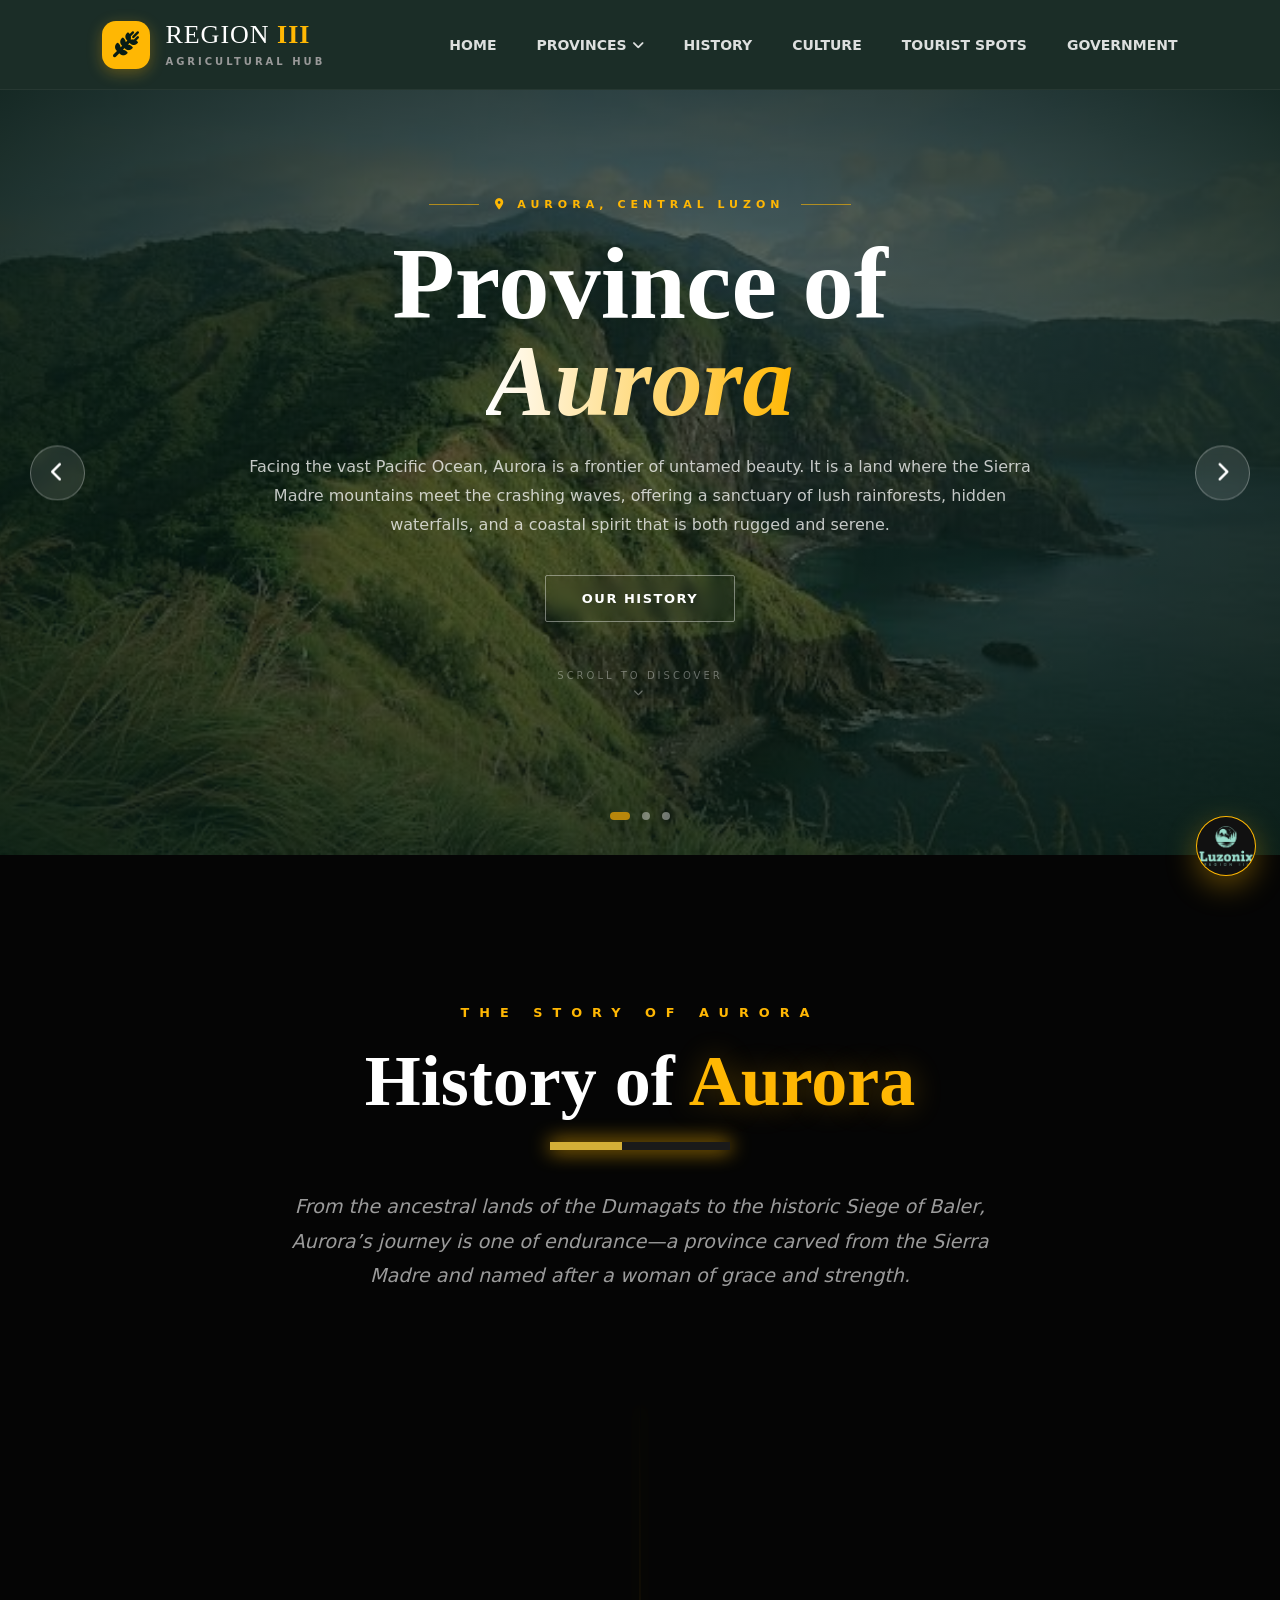
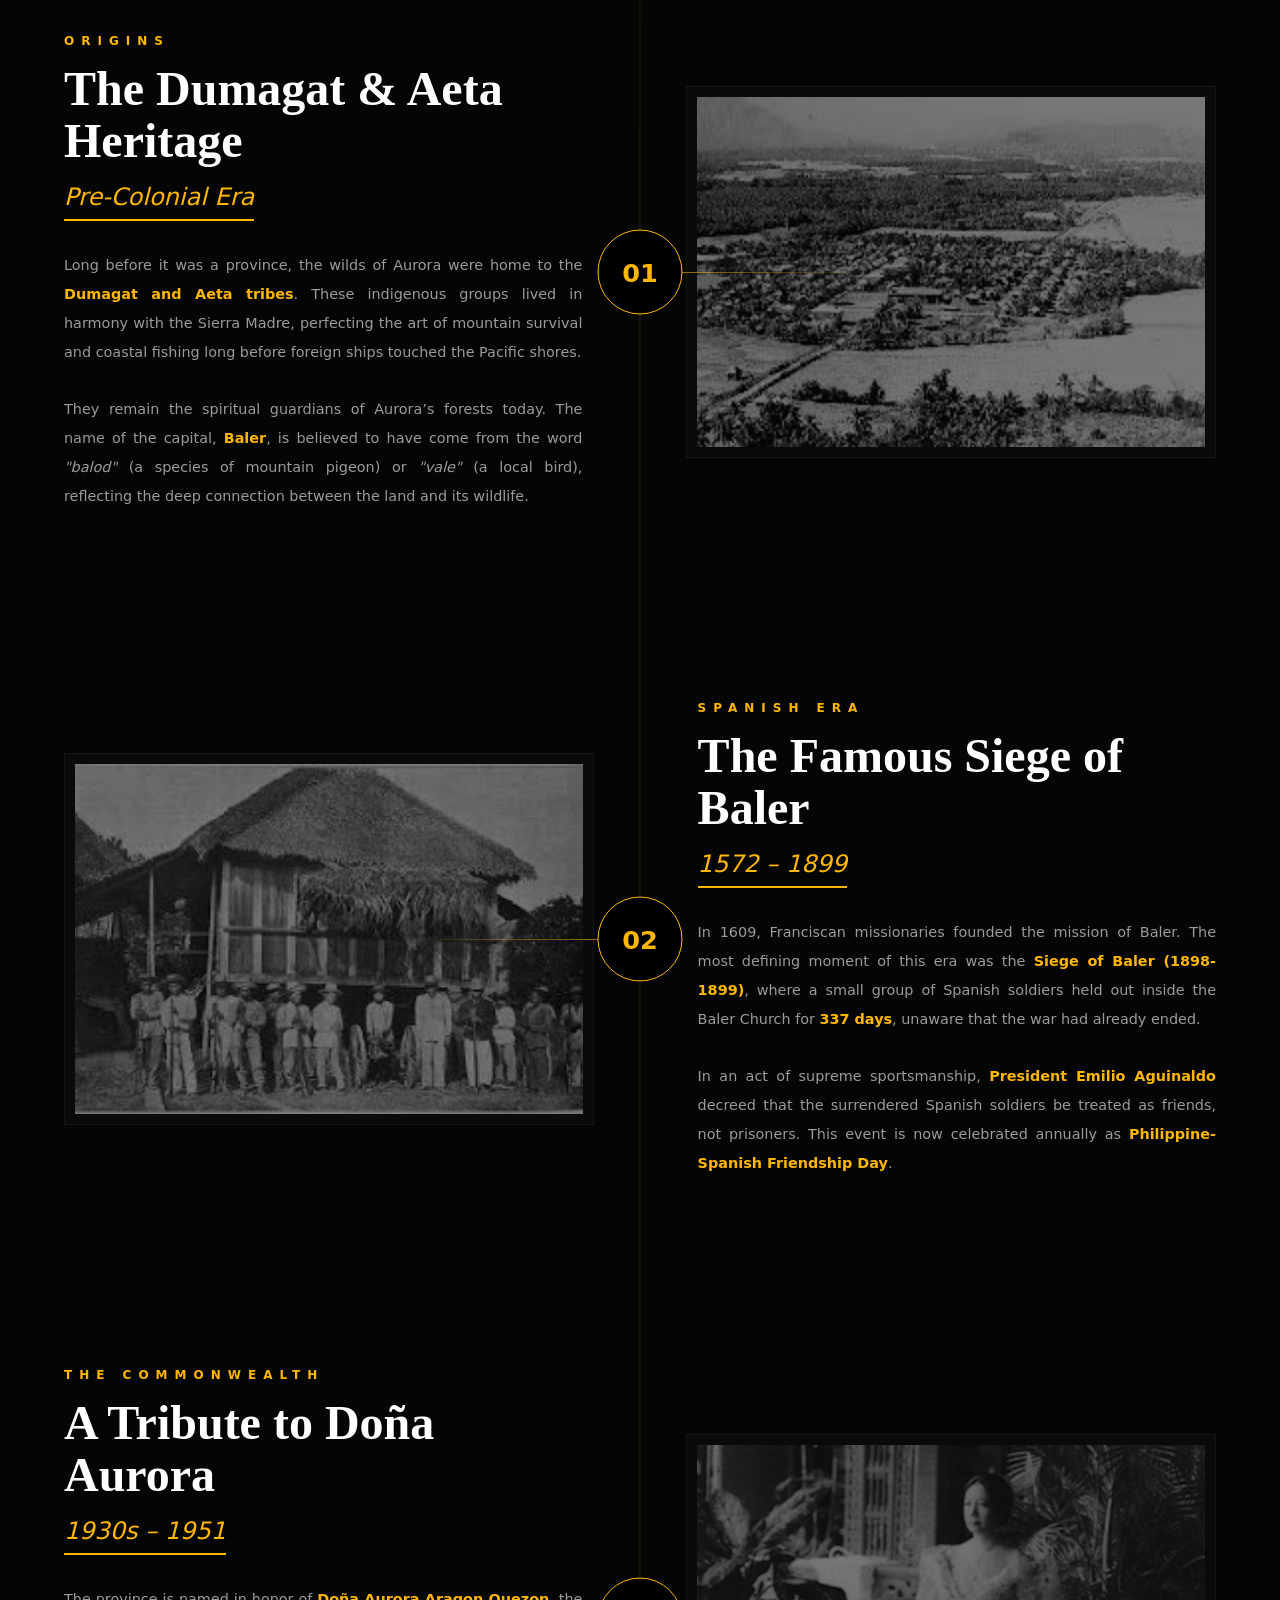
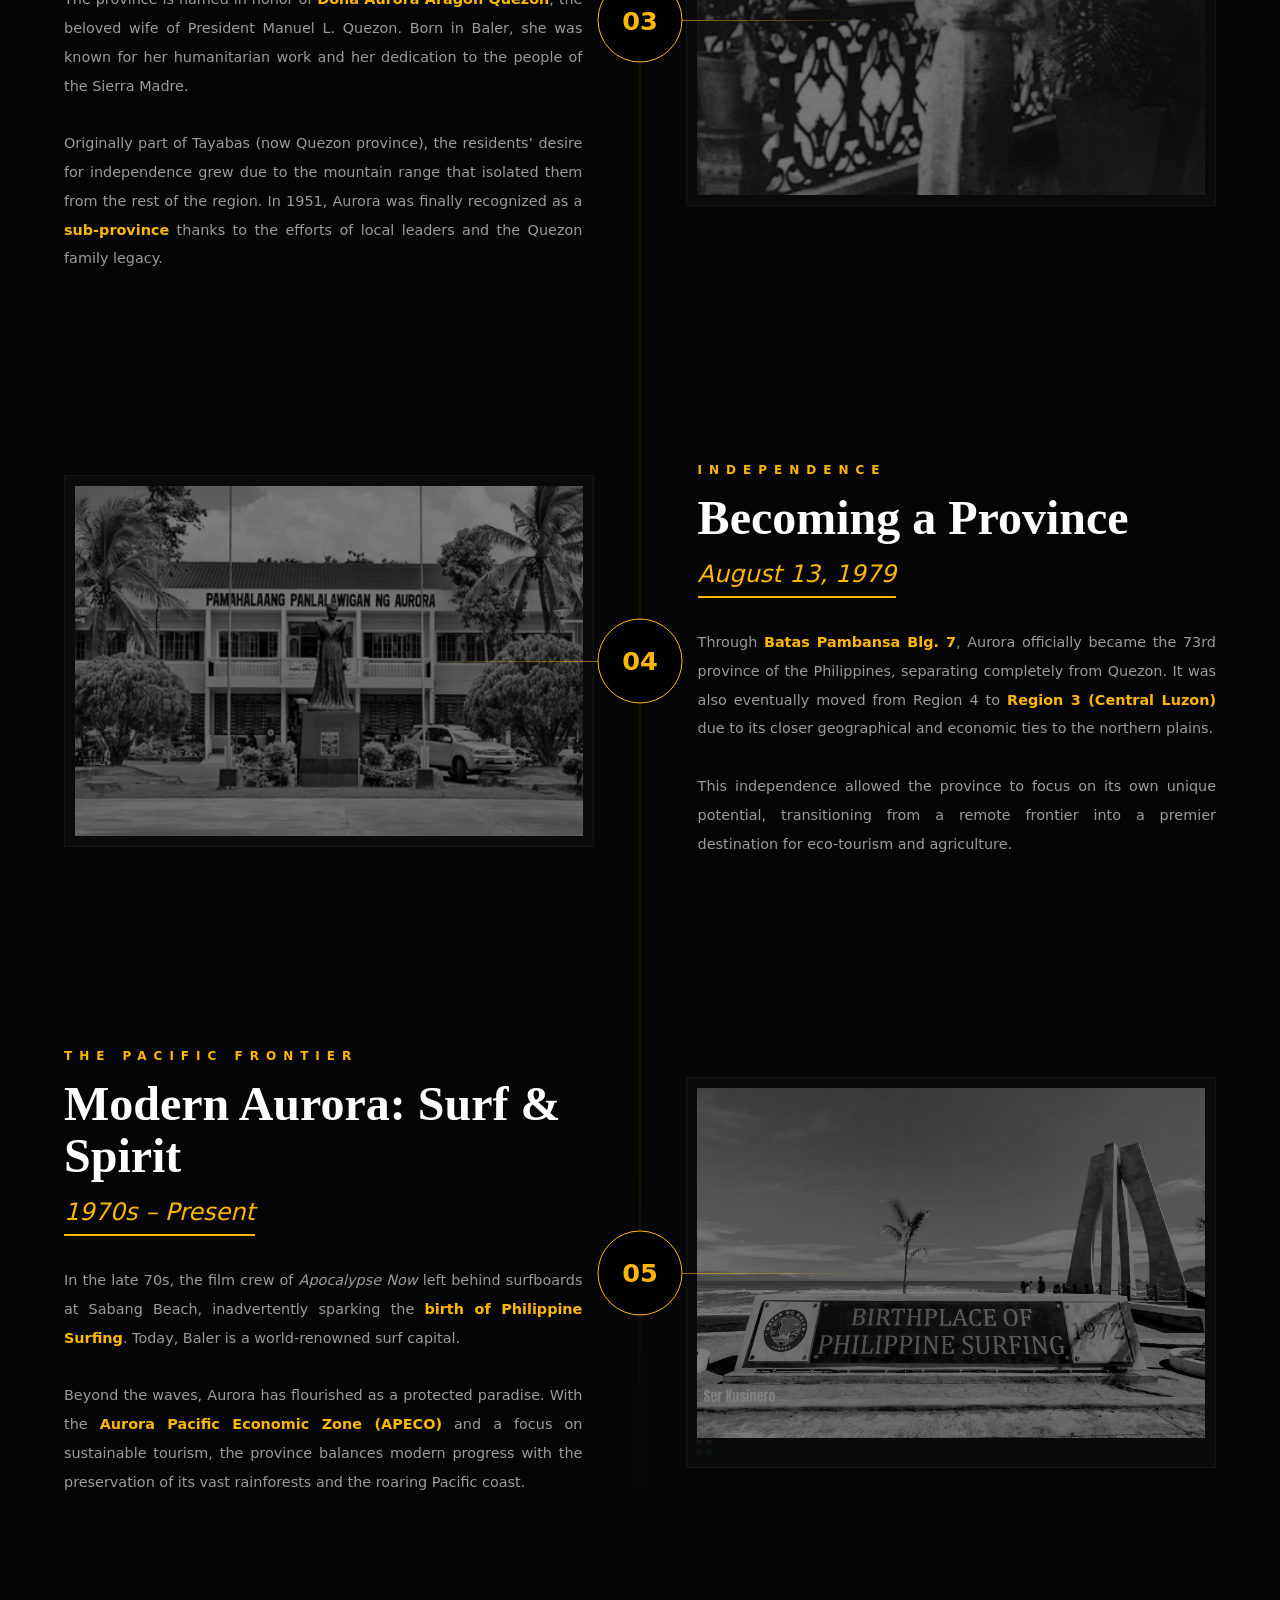
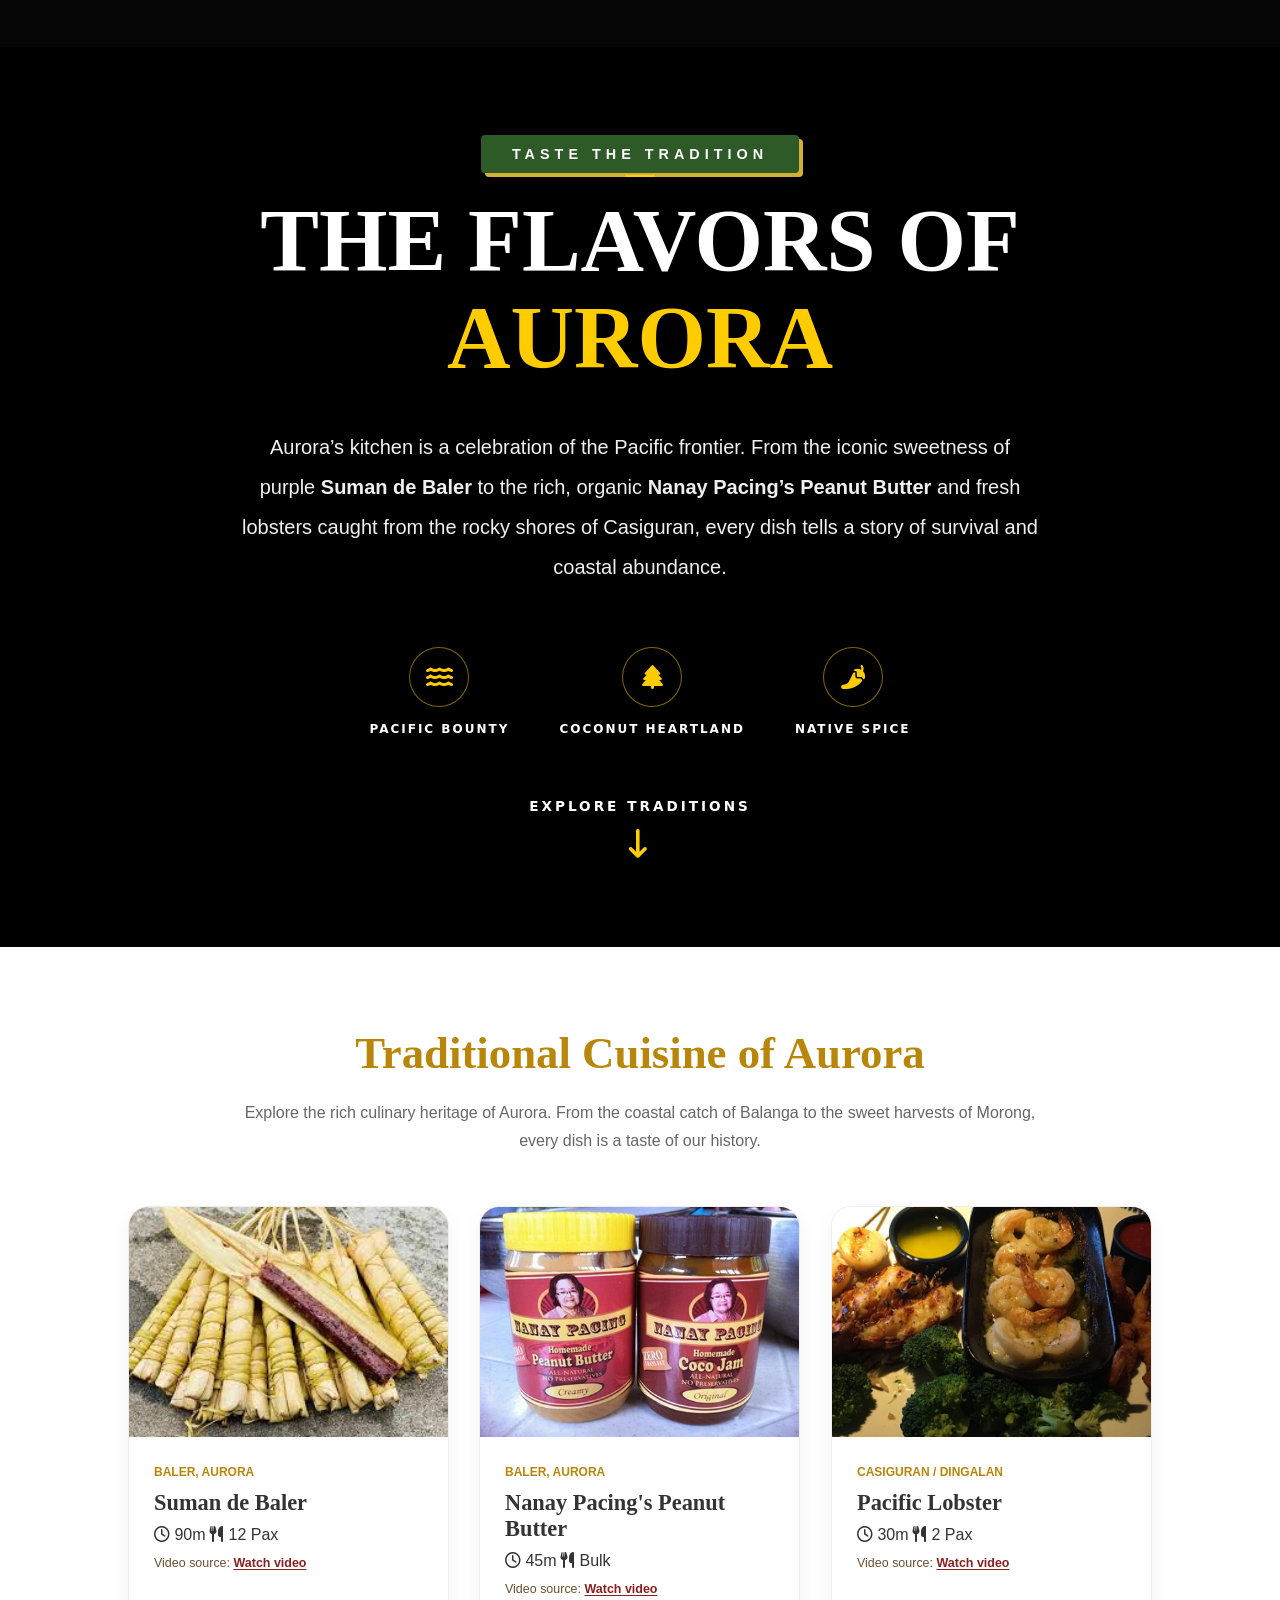
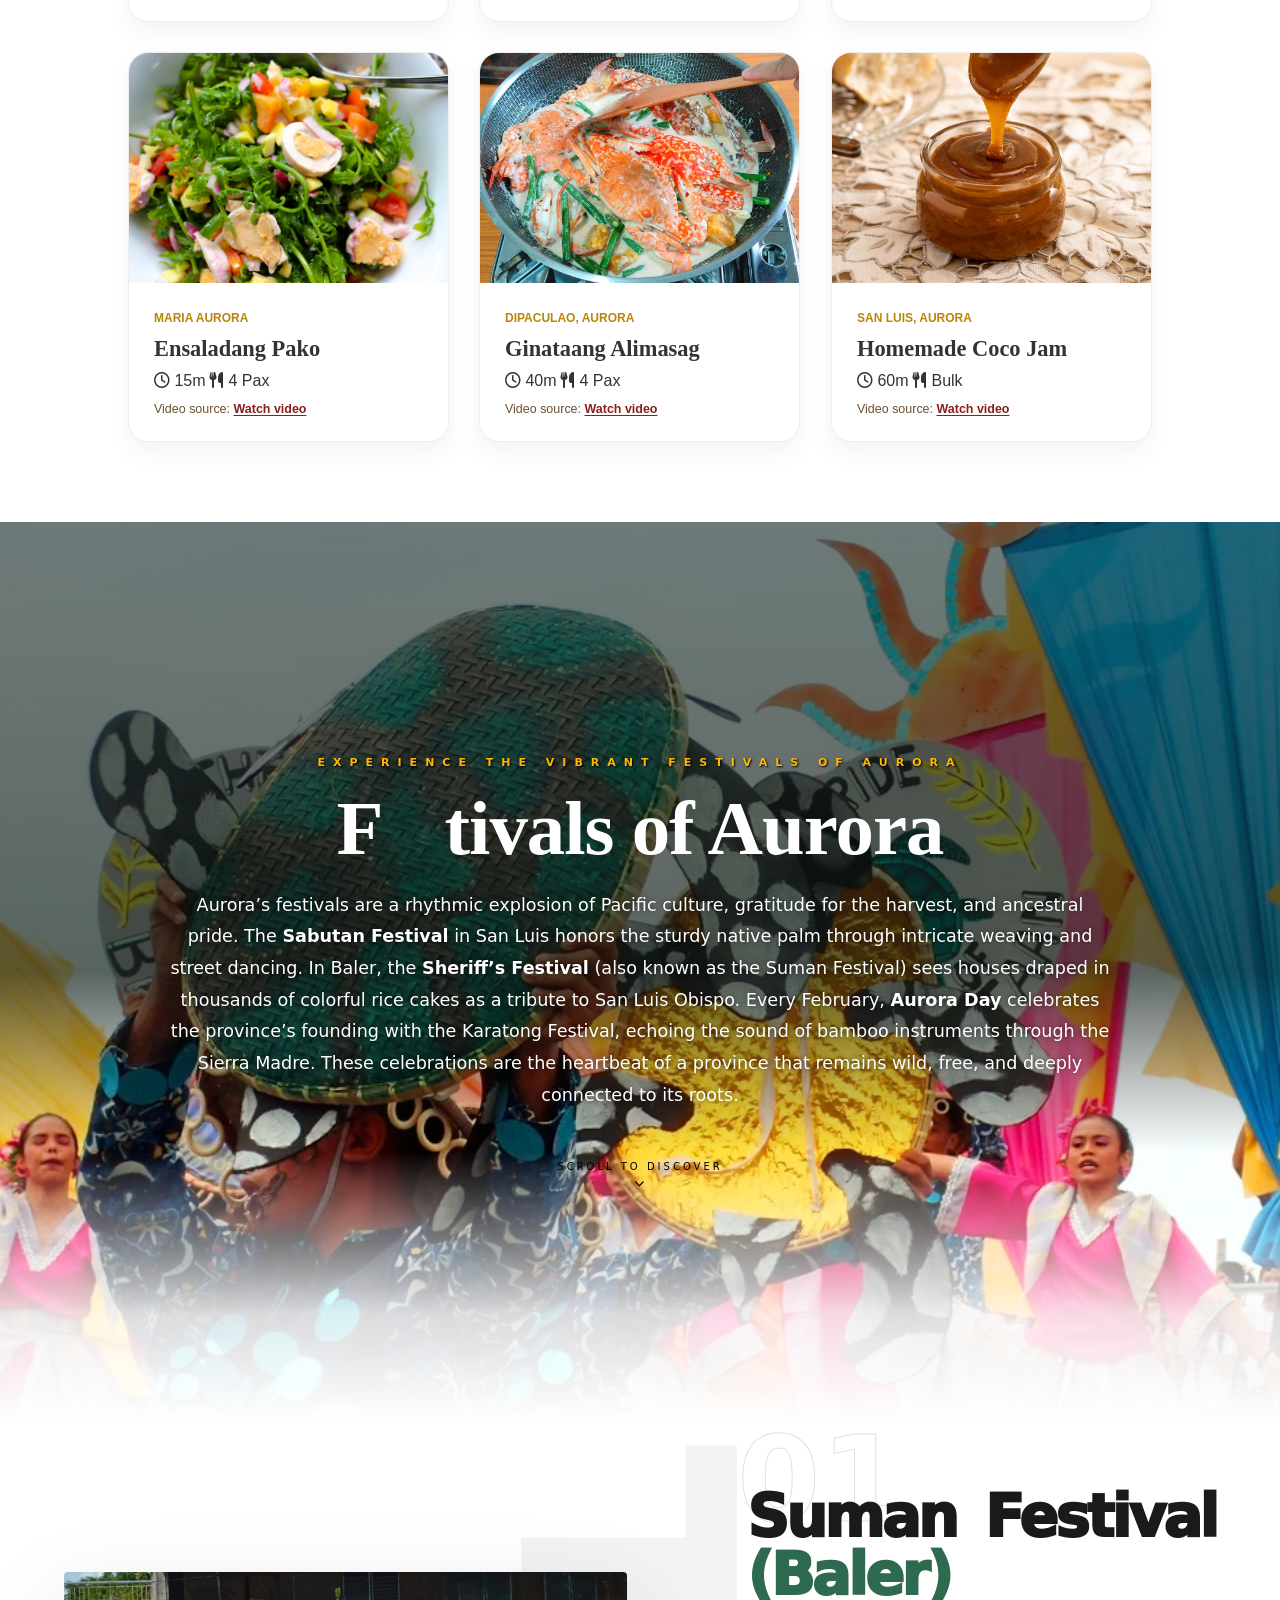
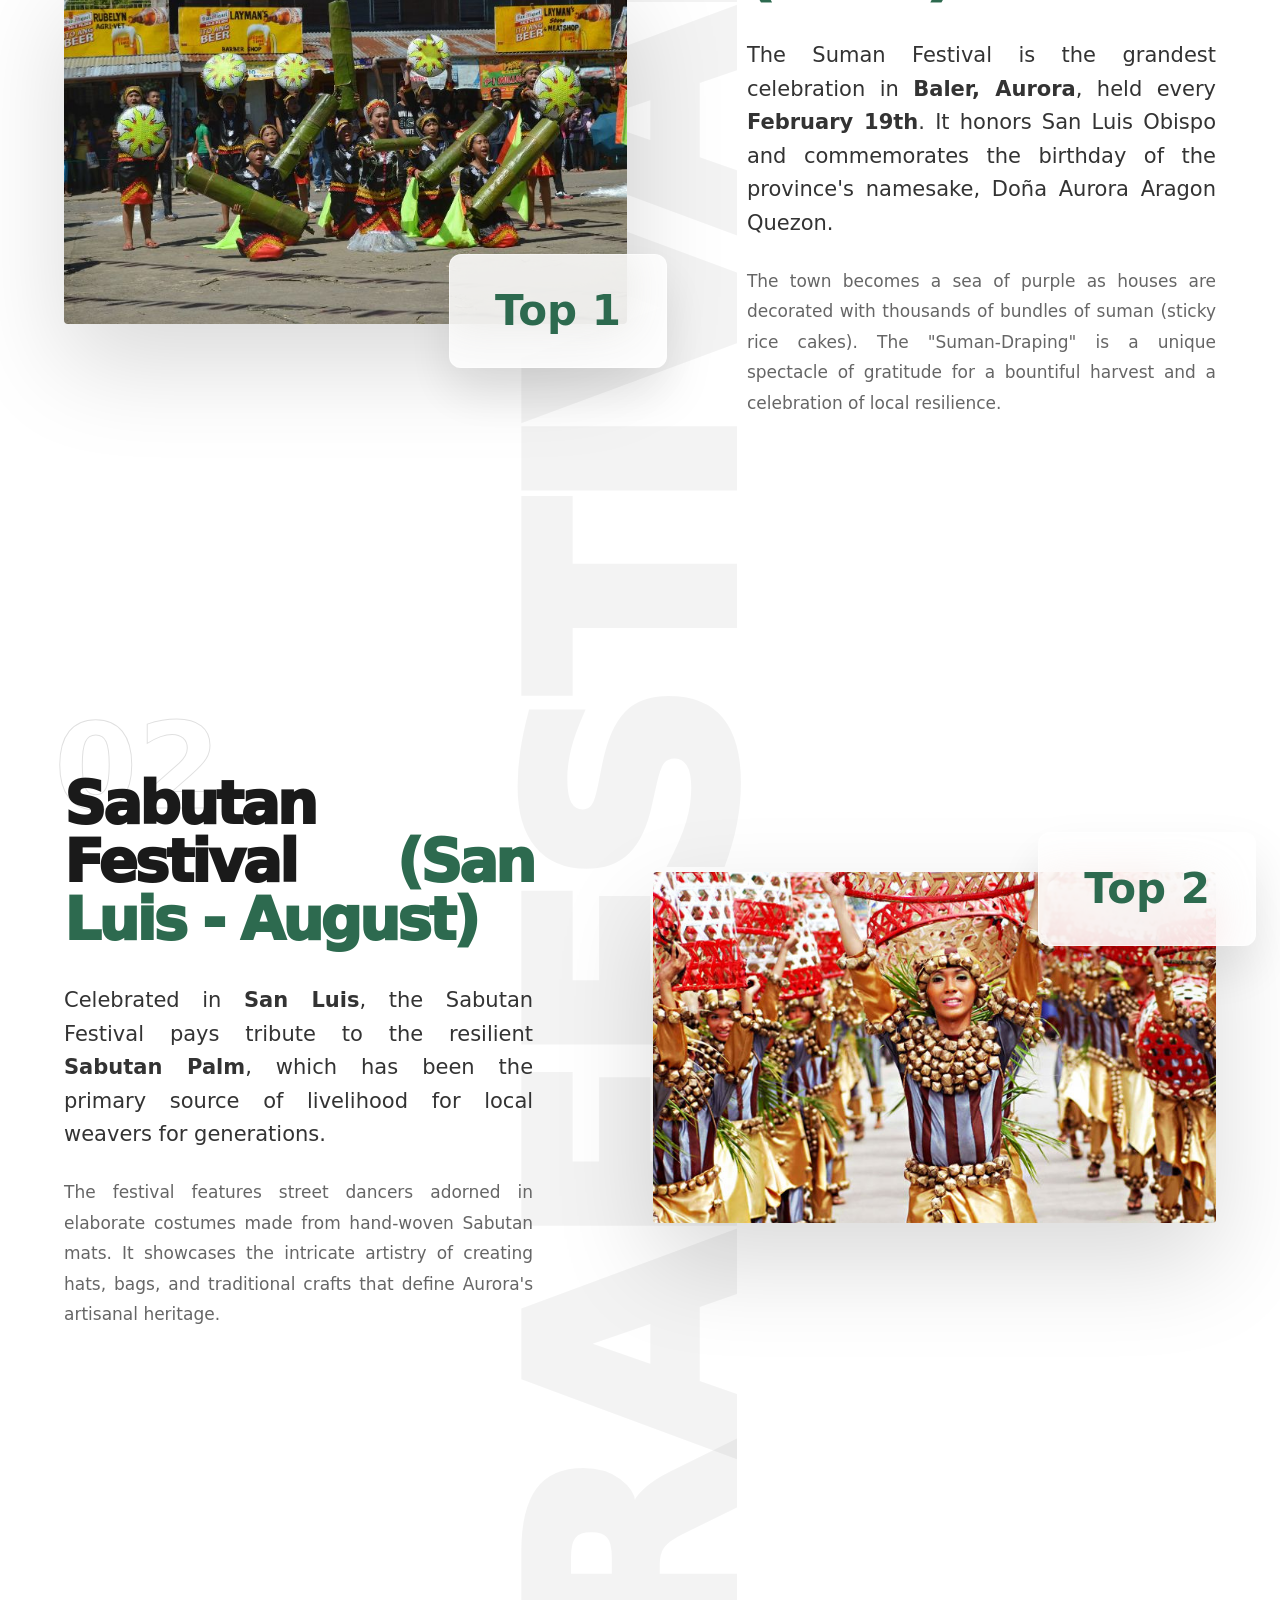
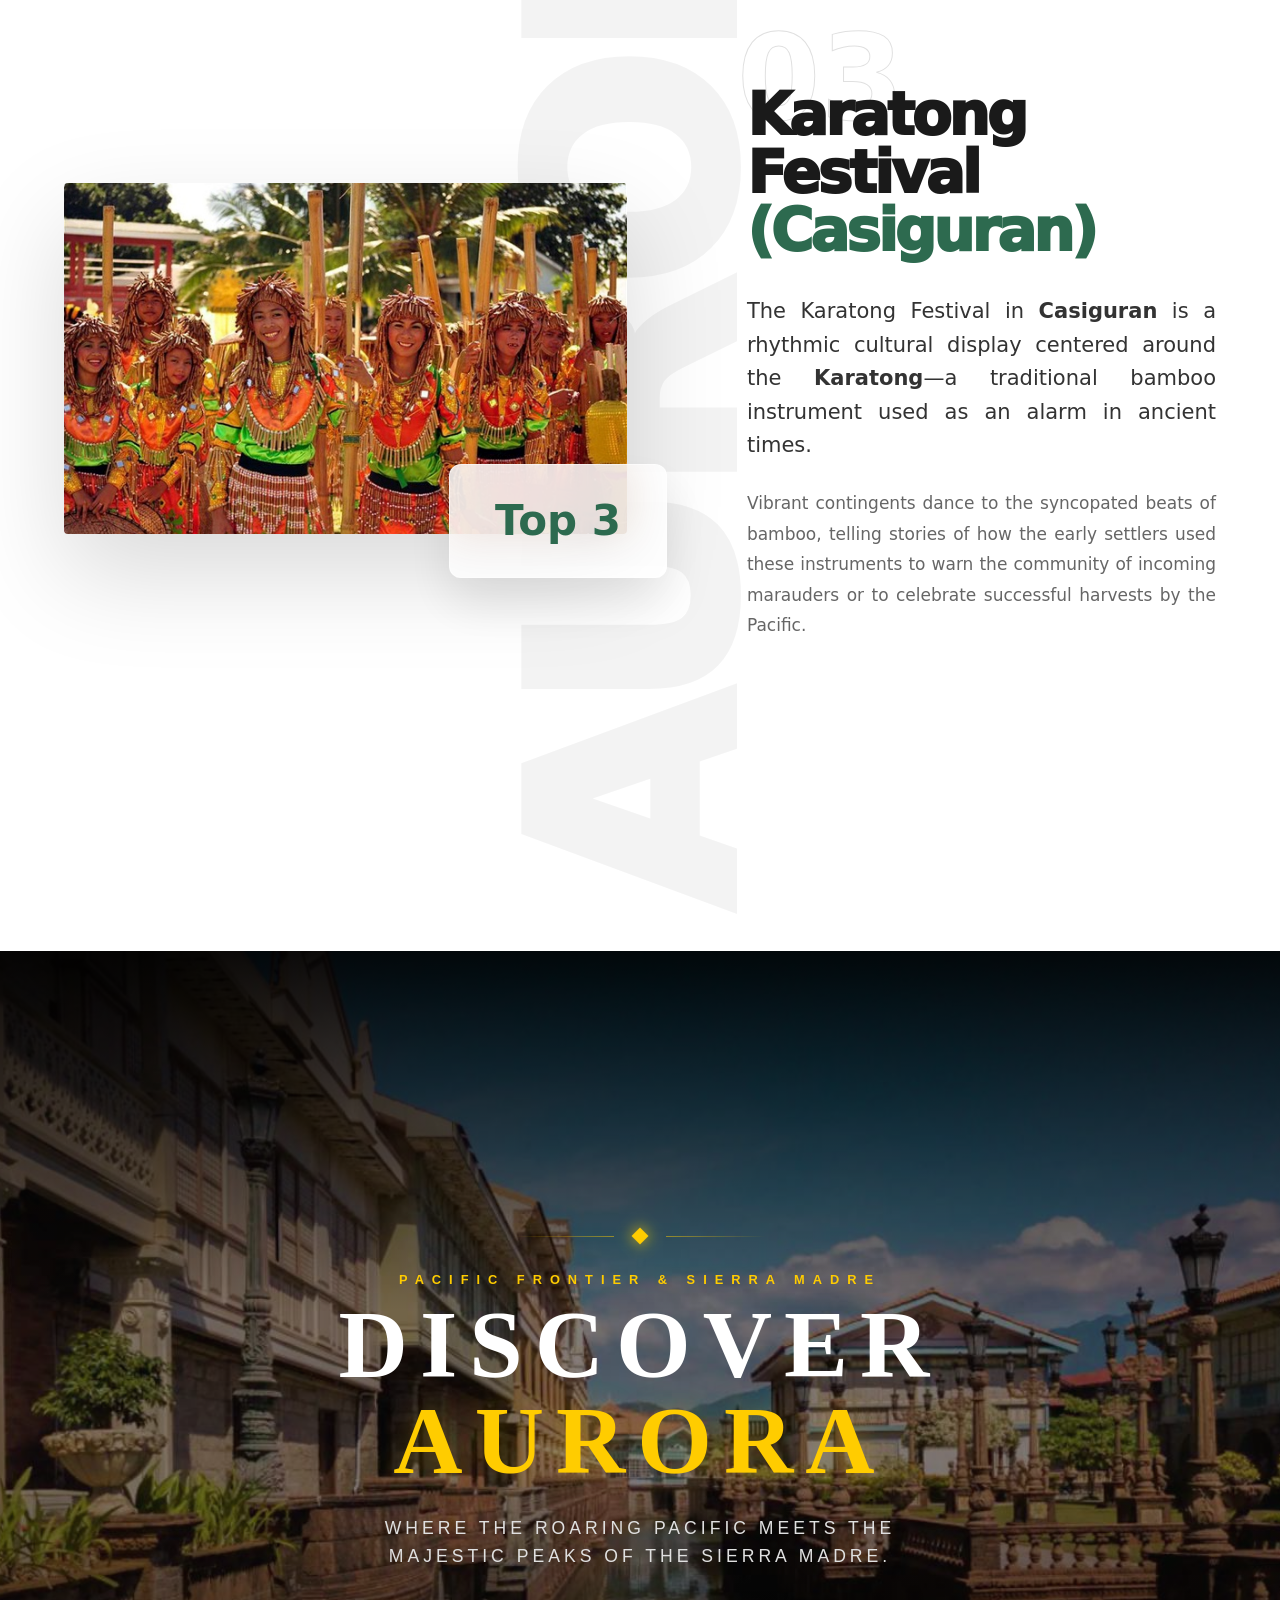
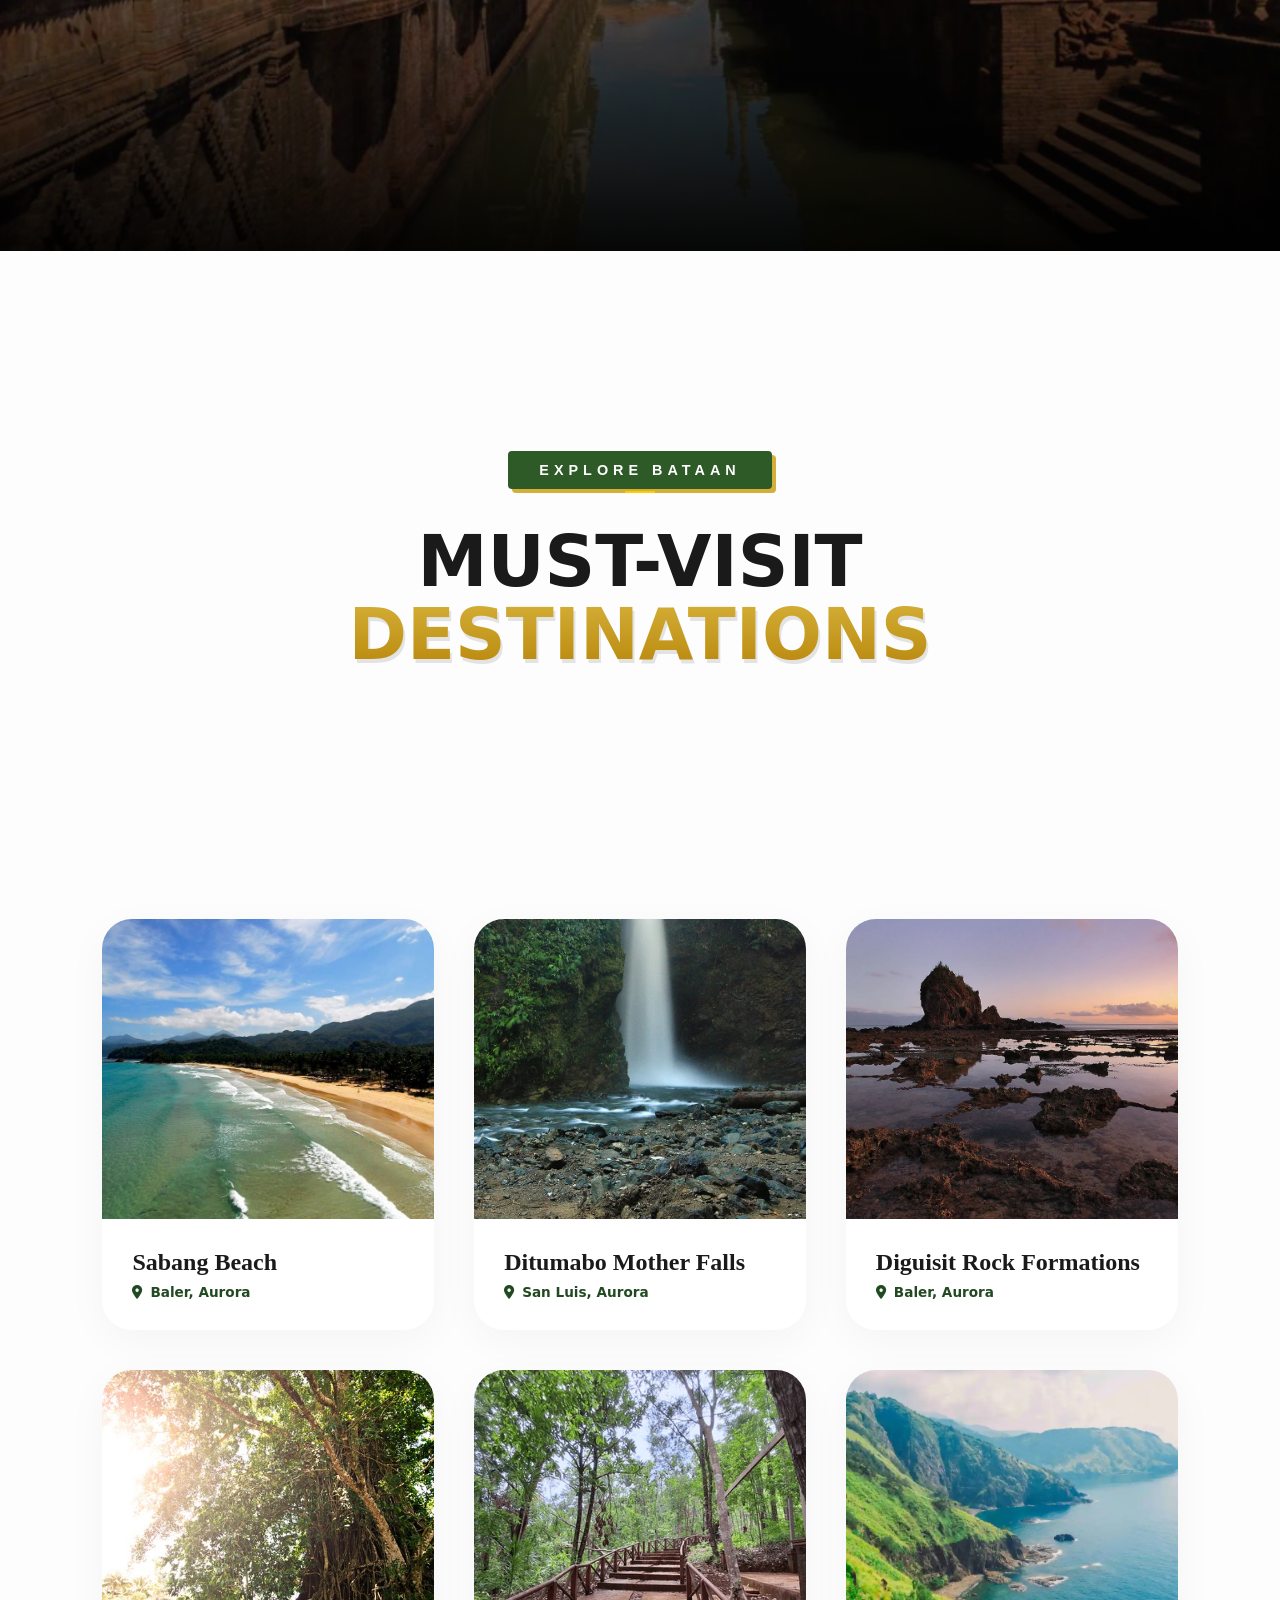
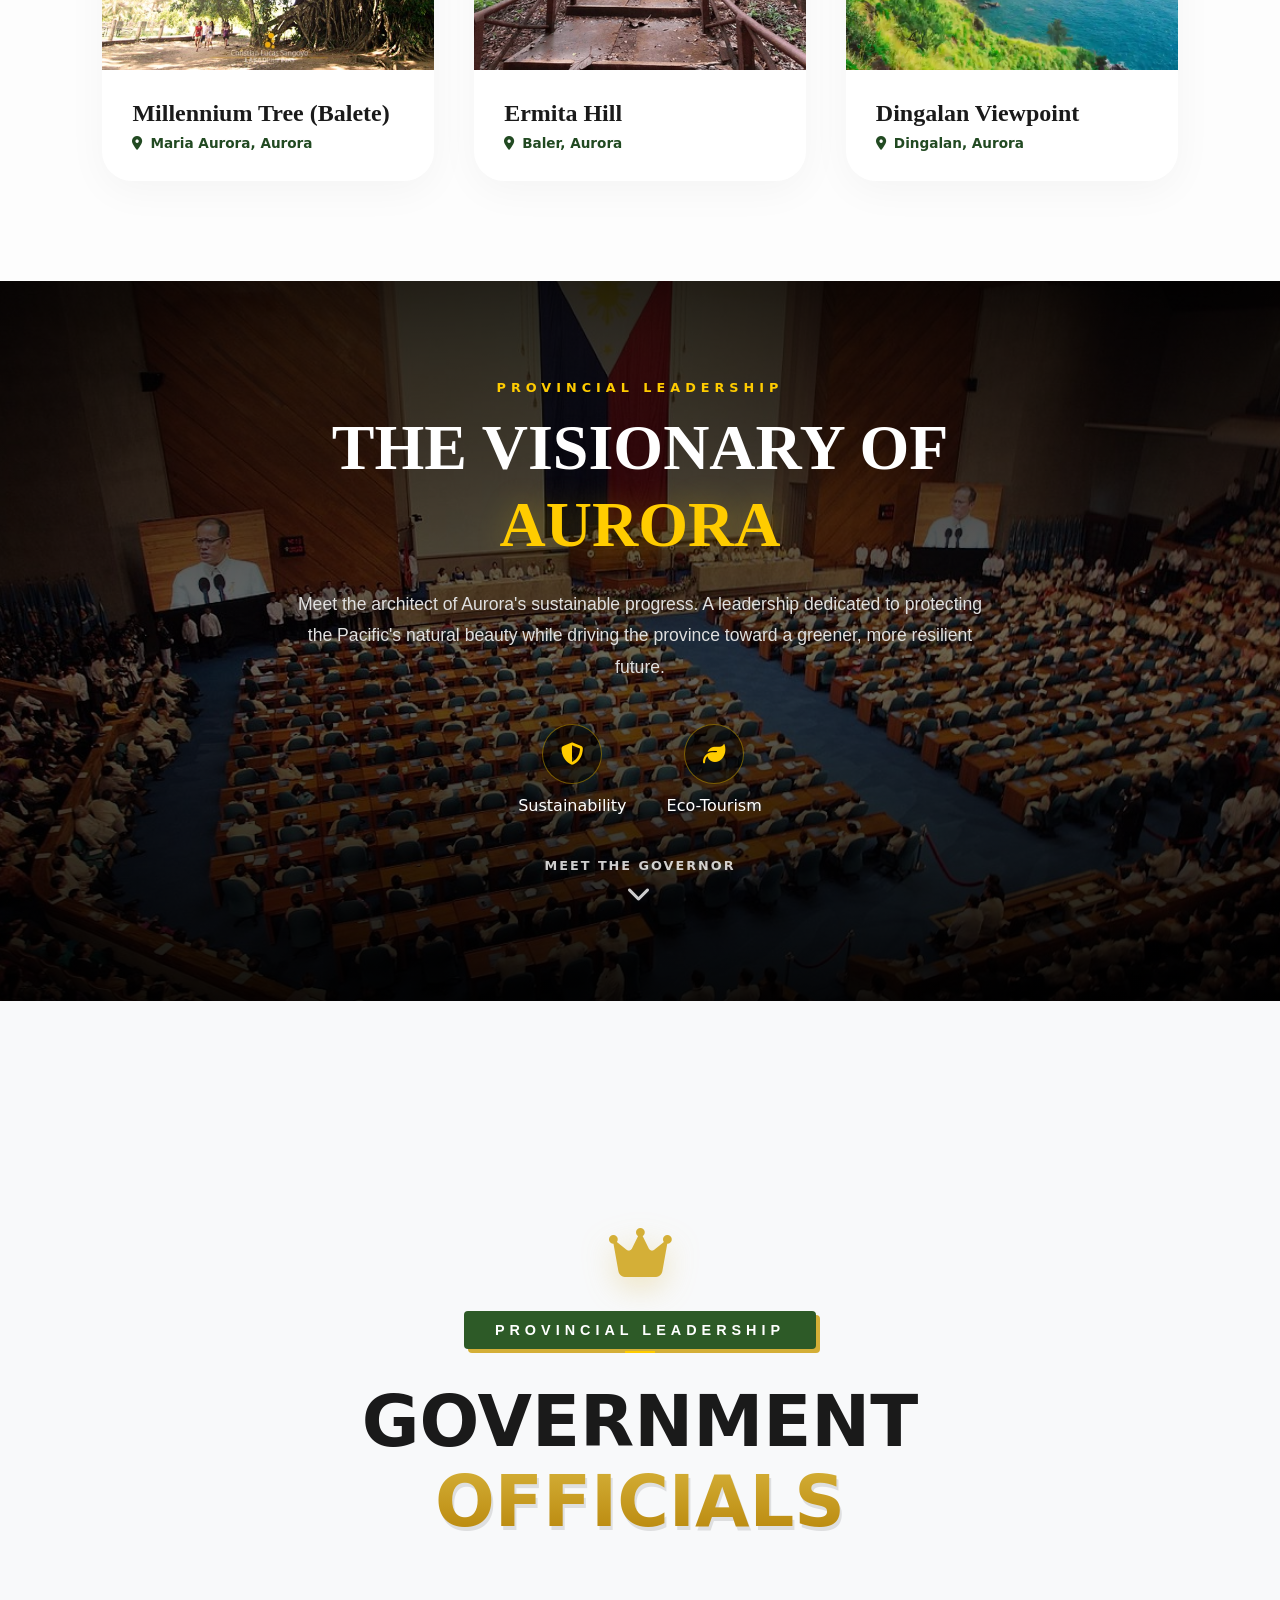
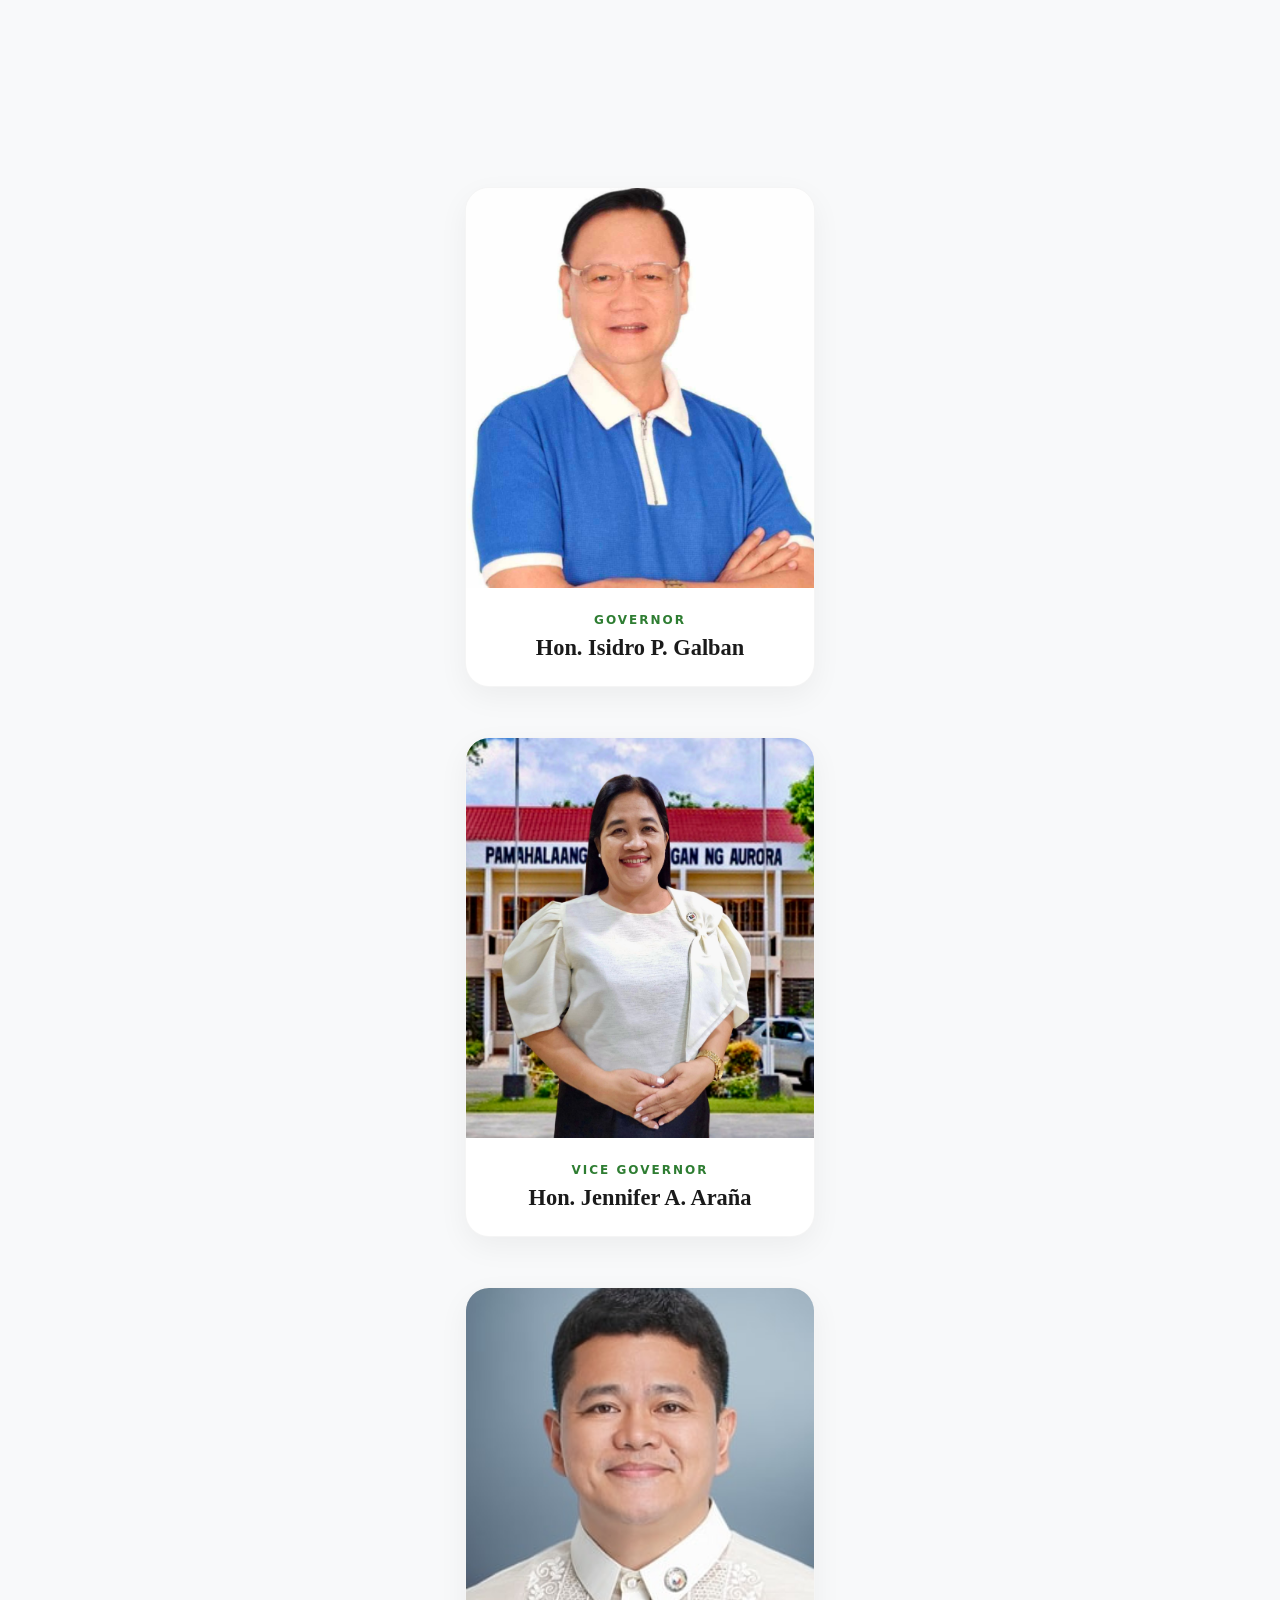
==== commit 4d95b60f: "api key" ====
--- a/HTML/Aurora.html
+++ b/HTML/Aurora.html
@@ -17,7 +17,7 @@
   </head>
 
   <body
-    data-groq-key="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">
+    data-groq-key="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">
     <div class="page-intro-overlay" role="status" aria-live="polite">
       <div class="page-intro-visual" aria-hidden="true">
         <img src="../Aurura-Image/Place-2.webp" alt="Aurora Gateway" />
